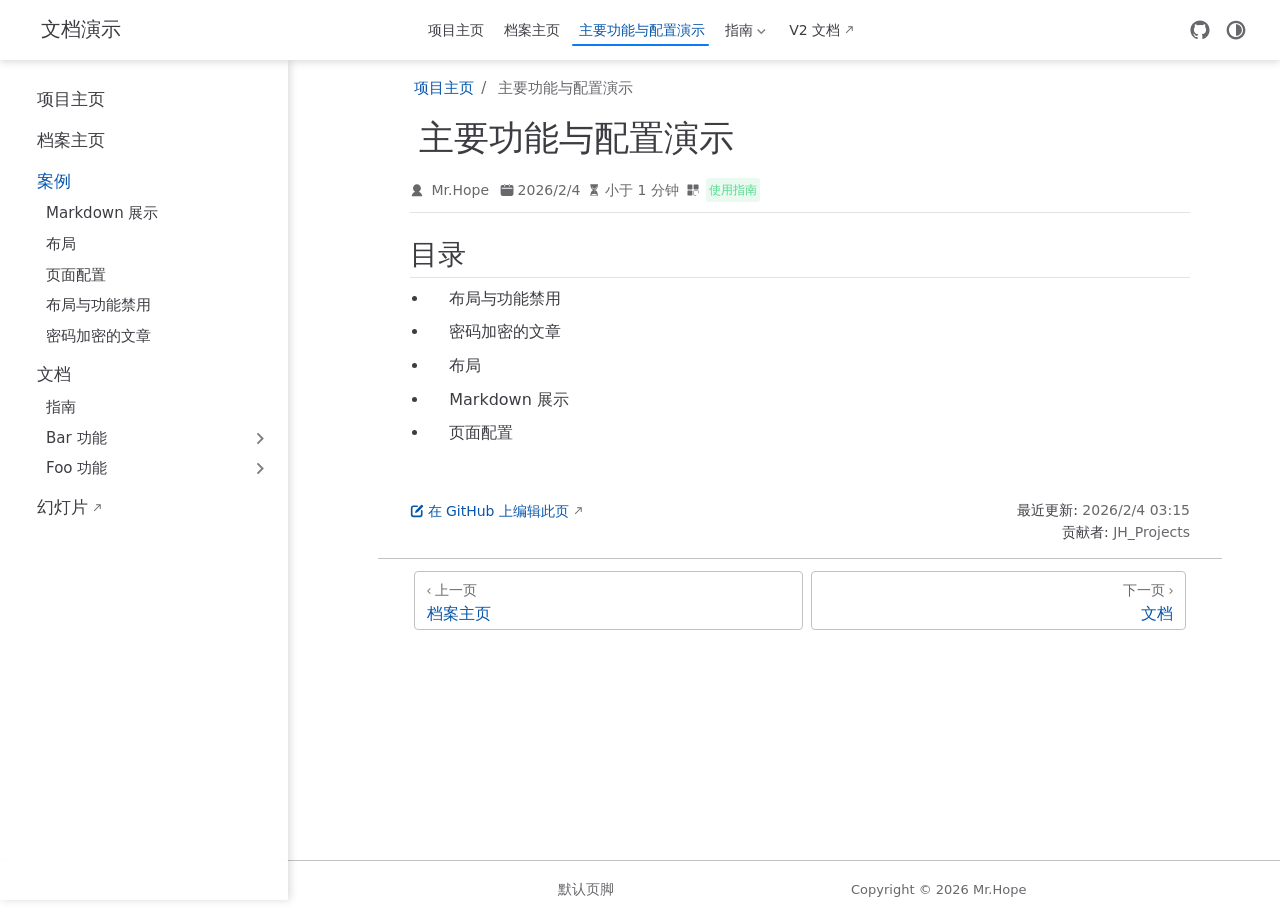
==== demo/index.html @ 621ae507 "Deploying to gh-pages from @ JH-PJ/Private-AIDocs@1ccf0f3f30708949eb51db62c2863d5b6223866d 🚀" ====
<!doctype html>
<html lang="zh-CN" data-theme="light">
  <head>
    <meta charset="utf-8" />
    <meta name="viewport" content="width=device-width,initial-scale=1" />
    <meta name="generator" content="VuePress 2.0.0-rc.26" />
    <meta name="theme" content="VuePress Theme Hope 2.0.0-rc.102" />
    <style>
      :root {
        --vp-c-bg: #fff;
      }

      [data-theme="dark"] {
        --vp-c-bg: #1b1b1f;
      }

      html,
      body {
        background: var(--vp-c-bg);
      }
    </style>
    <script>
      const userMode = localStorage.getItem("vuepress-theme-hope-scheme");
      const systemDarkMode =
        window.matchMedia &&
        window.matchMedia("(prefers-color-scheme: dark)").matches;

      if (userMode === "dark" || (userMode !== "light" && systemDarkMode)) {
        document.documentElement.setAttribute("data-theme", "dark");
      }
    </script>
    <script type="application/ld+json">{"@context":"https://schema.org","@type":"Article","headline":"主要功能与配置演示","image":[""],"dateModified":"2026-02-04T03:15:40.000Z","author":[{"@type":"Person","name":"Mr.Hope","url":"https://mister-hope.com"}]}</script><meta property="og:url" content="https://vuepress-theme-hope-docs-demo.netlify.app/demo/"><meta property="og:site_name" content="文档演示"><meta property="og:title" content="主要功能与配置演示"><meta property="og:type" content="article"><meta property="og:locale" content="zh-CN"><meta property="og:updated_time" content="2026-02-04T03:15:40.000Z"><meta property="article:modified_time" content="2026-02-04T03:15:40.000Z"><title>主要功能与配置演示 | 文档演示</title><meta name="description" content="vuepress-theme-hope 的文档演示">
    <link rel="stylesheet" href="/assets/css/styles.44ef63ef.css">
    <link rel="preload" href="/assets/js/runtime~app.a1ed76f5.js" as="script"><link rel="preload" href="/assets/css/styles.44ef63ef.css" as="style"><link rel="preload" href="/assets/js/110.34fcd329.js" as="script"><link rel="preload" href="/assets/js/app.4930a73f.js" as="script">
    <link rel="prefetch" href="/assets/js/300.679497e6.js" as="script"><link rel="prefetch" href="/assets/js/741.f52c8cb7.js" as="script"><link rel="prefetch" href="/assets/js/demo_markdown.html.edaa628d.js" as="script"><link rel="prefetch" href="/assets/js/index.html.804f33ba.js" as="script"><link rel="prefetch" href="/assets/js/demo_page.html.56896e78.js" as="script"><link rel="prefetch" href="/assets/js/demo_layout.html.c8d58f5a.js" as="script"><link rel="prefetch" href="/assets/js/portfolio.html.69c983cd.js" as="script"><link rel="prefetch" href="/assets/js/demo_disable.html.2367c5e4.js" as="script"><link rel="prefetch" href="/assets/js/guide_index.html.7c5bc2fb.js" as="script"><link rel="prefetch" href="/assets/js/guide_bar_index.html.eea39c53.js" as="script"><link rel="prefetch" href="/assets/js/guide_foo_index.html.99fd06b0.js" as="script"><link rel="prefetch" href="/assets/js/guide_bar_baz.html.aa5c43ad.js" as="script"><link rel="prefetch" href="/assets/js/guide_foo_ray.html.a359b22e.js" as="script"><link rel="prefetch" href="/assets/js/demo_index.html.a07116e1.js" as="script"><link rel="prefetch" href="/assets/js/demo_encrypt.html.8fff0cbc.js" as="script"><link rel="prefetch" href="/assets/js/404.html.391a6e7d.js" as="script">
  </head>
  <body>
    <div id="app"><!--[--><!--[--><!--[--><span tabindex="-1"></span><a href="#main-content" class="vp-skip-link sr-only">跳至主要內容</a><!--]--><div class="theme-container external-link-icon has-toc" vp-container><!--[--><header id="navbar" class="vp-navbar" vp-navbar><div class="vp-navbar-start"><button type="button" class="vp-toggle-sidebar-button" title="Toggle Sidebar"><span class="icon"></span></button><!--[--><a class="route-link vp-brand" href="/" aria-label="带我回家"><img class="vp-nav-logo" src="https://theme-hope-assets.vuejs.press/logo.svg" alt><!----><span class="vp-site-name hide-in-pad">文档演示</span></a><!--]--></div><div class="vp-navbar-center"><!--[--><nav class="vp-nav-links"><div class="vp-nav-item hide-in-mobile"><a class="route-link auto-link" href="/" aria-label="项目主页"><!--[--><iconify-icon class="vp-icon" icon="fa6-solid:house" sizing="height" height="1em"></iconify-icon><!--]-->项目主页<!----></a></div><div class="vp-nav-item hide-in-mobile"><a class="route-link auto-link" href="/portfolio.html" aria-label="档案主页"><!--[--><iconify-icon class="vp-icon" icon="fa6-solid:house" sizing="height" height="1em"></iconify-icon><!--]-->档案主页<!----></a></div><div class="vp-nav-item hide-in-mobile"><a class="route-link route-link-active auto-link" href="/demo/" aria-label="主要功能与配置演示"><!--[--><iconify-icon class="vp-icon" icon="fa6-solid:laptop-code" sizing="height" height="1em"></iconify-icon><!--]-->主要功能与配置演示<!----></a></div><div class="vp-nav-item hide-in-mobile"><div class="vp-dropdown-wrapper"><button type="button" class="vp-dropdown-title" aria-label="指南"><!--[--><iconify-icon class="vp-icon" icon="fa6-solid:lightbulb" sizing="height" height="1em"></iconify-icon>指南<!--]--><span class="arrow"></span><ul class="vp-dropdown"><li class="vp-dropdown-item"><h4 class="vp-dropdown-subtitle">Bar</h4><ul class="vp-dropdown-subitems"><li class="vp-dropdown-subitem"><a class="route-link auto-link" href="/guide/bar/baz.html" aria-label="Baz"><!--[--><iconify-icon class="vp-icon" icon="fa6-solid:circle-info" sizing="both" width="1em" height="1em"></iconify-icon><!--]-->Baz<!----></a></li><li class="vp-dropdown-subitem"><a class="route-link auto-link" href="/guide/bar/" aria-label="..."><!--[--><iconify-icon class="vp-icon" icon="fa6-solid:ellipsis" sizing="both" width="1em" height="1em"></iconify-icon><!--]-->...<!----></a></li></ul></li><li class="vp-dropdown-item"><h4 class="vp-dropdown-subtitle">Foo</h4><ul class="vp-dropdown-subitems"><li class="vp-dropdown-subitem"><a class="route-link auto-link" href="/guide/foo/ray.html" aria-label="Ray"><!--[--><iconify-icon class="vp-icon" icon="fa6-solid:circle-info" sizing="both" width="1em" height="1em"></iconify-icon><!--]-->Ray<!----></a></li><li class="vp-dropdown-subitem"><a class="route-link auto-link" href="/guide/foo/" aria-label="..."><!--[--><iconify-icon class="vp-icon" icon="fa6-solid:ellipsis" sizing="both" width="1em" height="1em"></iconify-icon><!--]-->...<!----></a></li></ul></li></ul></button></div></div><div class="vp-nav-item hide-in-mobile"><a class="auto-link external-link" href="https://theme-hope.vuejs.press/zh/" aria-label="V2 文档" rel="noopener noreferrer" target="_blank"><!--[--><iconify-icon class="vp-icon" icon="fa6-solid:book" sizing="height" height="1em"></iconify-icon><!--]-->V2 文档<!----></a></div></nav><!--]--></div><div class="vp-navbar-end"><!--[--><!----><div class="vp-nav-item vp-action"><a class="vp-action-link" href="https://github.com/vuepress-theme-hope/vuepress-theme-hope" target="_blank" rel="noopener noreferrer" aria-label="GitHub"><svg xmlns="http://www.w3.org/2000/svg" class="icon github-icon" viewBox="0 0 1024 1024" fill="currentColor" aria-label="github icon" name="github" style="width:1.25rem;height:1.25rem;vertical-align:middle;"><path d="M511.957 21.333C241.024 21.333 21.333 240.981 21.333 512c0 216.832 140.544 400.725 335.574 465.664 24.49 4.395 32.256-10.07 32.256-23.083 0-11.69.256-44.245 0-85.205-136.448 29.61-164.736-64.64-164.736-64.64-22.315-56.704-54.4-71.765-54.4-71.765-44.587-30.464 3.285-29.824 3.285-29.824 49.195 3.413 75.179 50.517 75.179 50.517 43.776 75.008 114.816 53.333 142.762 40.79 4.523-31.66 17.152-53.377 31.19-65.537-108.971-12.458-223.488-54.485-223.488-242.602 0-53.547 19.114-97.323 50.517-131.67-5.035-12.33-21.93-62.293 4.779-129.834 0 0 41.258-13.184 134.912 50.346a469.803 469.803 0 0 1 122.88-16.554c41.642.213 83.626 5.632 122.88 16.554 93.653-63.488 134.784-50.346 134.784-50.346 26.752 67.541 9.898 117.504 4.864 129.834 31.402 34.347 50.474 78.123 50.474 131.67 0 188.586-114.73 230.016-224.042 242.09 17.578 15.232 33.578 44.672 33.578 90.454v135.85c0 13.142 7.936 27.606 32.854 22.87C862.25 912.597 1002.667 728.747 1002.667 512c0-271.019-219.648-490.667-490.71-490.667z"></path></svg></a></div><div class="vp-nav-item hide-in-mobile"><button type="button" class="vp-color-mode-switch" id="color-mode-switch"><svg xmlns="http://www.w3.org/2000/svg" class="icon auto-icon" viewBox="0 0 1024 1024" fill="currentColor" aria-label="auto icon" name="auto" style="display:block;"><path d="M512 992C246.92 992 32 777.08 32 512S246.92 32 512 32s480 214.92 480 480-214.92 480-480 480zm0-840c-198.78 0-360 161.22-360 360 0 198.84 161.22 360 360 360s360-161.16 360-360c0-198.78-161.22-360-360-360zm0 660V212c165.72 0 300 134.34 300 300 0 165.72-134.28 300-300 300z"></path></svg><svg xmlns="http://www.w3.org/2000/svg" class="icon dark-icon" viewBox="0 0 1024 1024" fill="currentColor" aria-label="dark icon" name="dark" style="display:none;"><path d="M524.8 938.667h-4.267a439.893 439.893 0 0 1-313.173-134.4 446.293 446.293 0 0 1-11.093-597.334A432.213 432.213 0 0 1 366.933 90.027a42.667 42.667 0 0 1 45.227 9.386 42.667 42.667 0 0 1 10.24 42.667 358.4 358.4 0 0 0 82.773 375.893 361.387 361.387 0 0 0 376.747 82.774 42.667 42.667 0 0 1 54.187 55.04 433.493 433.493 0 0 1-99.84 154.88 438.613 438.613 0 0 1-311.467 128z"></path></svg><svg xmlns="http://www.w3.org/2000/svg" class="icon light-icon" viewBox="0 0 1024 1024" fill="currentColor" aria-label="light icon" name="light" style="display:none;"><path d="M952 552h-80a40 40 0 0 1 0-80h80a40 40 0 0 1 0 80zM801.88 280.08a41 41 0 0 1-57.96-57.96l57.96-58a41.04 41.04 0 0 1 58 58l-58 57.96zM512 752a240 240 0 1 1 0-480 240 240 0 0 1 0 480zm0-560a40 40 0 0 1-40-40V72a40 40 0 0 1 80 0v80a40 40 0 0 1-40 40zm-289.88 88.08-58-57.96a41.04 41.04 0 0 1 58-58l57.96 58a41 41 0 0 1-57.96 57.96zM192 512a40 40 0 0 1-40 40H72a40 40 0 0 1 0-80h80a40 40 0 0 1 40 40zm30.12 231.92a41 41 0 0 1 57.96 57.96l-57.96 58a41.04 41.04 0 0 1-58-58l58-57.96zM512 832a40 40 0 0 1 40 40v80a40 40 0 0 1-80 0v-80a40 40 0 0 1 40-40zm289.88-88.08 58 57.96a41.04 41.04 0 0 1-58 58l-57.96-58a41 41 0 0 1 57.96-57.96z"></path></svg></button></div><!----><!--]--><button type="button" class="vp-toggle-navbar-button" aria-label="Toggle Navbar" aria-expanded="false" aria-controls="nav-screen"><span><span class="vp-top"></span><span class="vp-middle"></span><span class="vp-bottom"></span></span></button></div></header><!----><!--]--><!----><div class="toggle-sidebar-wrapper"><span class="arrow start"></span></div><aside id="sidebar" class="vp-sidebar" vp-sidebar><!----><ul class="vp-sidebar-links"><li><a class="route-link auto-link vp-sidebar-link" href="/" aria-label="项目主页"><!--[--><iconify-icon class="vp-icon" icon="fa6-solid:house" sizing="both" width="1em" height="1em"></iconify-icon><!--]-->项目主页<!----></a></li><li><a class="route-link auto-link vp-sidebar-link" href="/portfolio.html" aria-label="档案主页"><!--[--><iconify-icon class="vp-icon" icon="fa6-solid:house" sizing="both" width="1em" height="1em"></iconify-icon><!--]-->档案主页<!----></a></li><li><section class="vp-sidebar-group"><p class="vp-sidebar-header clickable exact active"><iconify-icon class="vp-icon" icon="fa6-solid:laptop-code" sizing="both" width="1em" height="1em"></iconify-icon><a class="route-link route-link-active auto-link vp-sidebar-title no-external-link-icon" href="/demo/" aria-label="案例"><!---->案例<!----></a><!----></p><ul class="vp-sidebar-links"><li><a class="route-link auto-link vp-sidebar-link" href="/demo/markdown.html" aria-label="Markdown 展示"><!--[--><iconify-icon class="vp-icon" icon="fa6-brands:markdown" sizing="both" width="1em" height="1em"></iconify-icon><!--]-->Markdown 展示<!----></a></li><li><a class="route-link auto-link vp-sidebar-link" href="/demo/layout.html" aria-label="布局"><!--[--><iconify-icon class="vp-icon" icon="fa6-solid:object-group" sizing="both" width="1em" height="1em"></iconify-icon><!--]-->布局<!----></a></li><li><a class="route-link auto-link vp-sidebar-link" href="/demo/page.html" aria-label="页面配置"><!--[--><iconify-icon class="vp-icon" icon="fa6-solid:file" sizing="both" width="1em" height="1em"></iconify-icon><!--]-->页面配置<!----></a></li><li><a class="route-link auto-link vp-sidebar-link" href="/demo/disable.html" aria-label="布局与功能禁用"><!--[--><iconify-icon class="vp-icon" icon="fa6-solid:gears" sizing="both" width="1em" height="1em"></iconify-icon><!--]-->布局与功能禁用<!----></a></li><li><a class="route-link auto-link vp-sidebar-link" href="/demo/encrypt.html" aria-label="密码加密的文章"><!--[--><iconify-icon class="vp-icon" icon="fa6-solid:lock" sizing="both" width="1em" height="1em"></iconify-icon><!--]-->密码加密的文章<!----></a></li></ul></section></li><li><section class="vp-sidebar-group"><p class="vp-sidebar-header"><iconify-icon class="vp-icon" icon="fa6-solid:book" sizing="both" width="1em" height="1em"></iconify-icon><span class="vp-sidebar-title">文档</span><!----></p><ul class="vp-sidebar-links"><li><a class="route-link auto-link vp-sidebar-link" href="/guide/" aria-label="指南"><!--[--><iconify-icon class="vp-icon" icon="fa6-solid:lightbulb" sizing="both" width="1em" height="1em"></iconify-icon><!--]-->指南<!----></a></li><li><section class="vp-sidebar-group"><button class="vp-sidebar-header clickable" type="button"><iconify-icon class="vp-icon" icon="fa6-solid:lightbulb" sizing="both" width="1em" height="1em"></iconify-icon><span class="vp-sidebar-title">Bar 功能</span><span class="vp-arrow end"></span></button><!----></section></li><li><section class="vp-sidebar-group"><button class="vp-sidebar-header clickable" type="button"><iconify-icon class="vp-icon" icon="fa6-solid:lightbulb" sizing="both" width="1em" height="1em"></iconify-icon><span class="vp-sidebar-title">Foo 功能</span><span class="vp-arrow end"></span></button><!----></section></li></ul></section></li><li><a class="auto-link external-link vp-sidebar-link" href="https://ecosystem.vuejs.press/zh/plugins/markdown/revealjs/demo.html" aria-label="幻灯片" rel="noopener noreferrer" target="_blank"><!--[--><iconify-icon class="vp-icon" icon="fa6-solid:person-chalkboard" sizing="both" width="1em" height="1em"></iconify-icon><!--]-->幻灯片<!----></a></li></ul><!----></aside><!--[--><main id="main-content" class="vp-page"><!--[--><!----><!----><nav class="vp-breadcrumb disable"></nav><div class="vp-page-title"><h1><iconify-icon class="vp-icon" icon="fa6-solid:laptop-code" sizing="height" height="1em"></iconify-icon>主要功能与配置演示</h1><div class="page-info"><span class="page-author-info" aria-label="作者🖊" data-balloon-pos="up"><svg xmlns="http://www.w3.org/2000/svg" class="icon author-icon" viewBox="0 0 1024 1024" fill="currentColor" aria-label="author icon" name="author"><path d="M649.6 633.6c86.4-48 147.2-144 147.2-249.6 0-160-128-288-288-288s-288 128-288 288c0 108.8 57.6 201.6 147.2 249.6-121.6 48-214.4 153.6-240 288-3.2 9.6 0 19.2 6.4 25.6 3.2 9.6 12.8 12.8 22.4 12.8h704c9.6 0 19.2-3.2 25.6-12.8 6.4-6.4 9.6-16 6.4-25.6-25.6-134.4-121.6-240-243.2-288z"></path></svg><span><a class="page-author-item" href="https://mister-hope.com" target="_blank" rel="noopener noreferrer">Mr.Hope</a></span><span property="author" content="Mr.Hope"></span></span><!----><span class="page-date-info" aria-label="写作日期📅" data-balloon-pos="up"><svg xmlns="http://www.w3.org/2000/svg" class="icon calendar-icon" viewBox="0 0 1024 1024" fill="currentColor" aria-label="calendar icon" name="calendar"><path d="M716.4 110.137c0-18.753-14.72-33.473-33.472-33.473-18.753 0-33.473 14.72-33.473 33.473v33.473h66.993v-33.473zm-334.87 0c0-18.753-14.72-33.473-33.473-33.473s-33.52 14.72-33.52 33.473v33.473h66.993v-33.473zm468.81 33.52H716.4v100.465c0 18.753-14.72 33.473-33.472 33.473a33.145 33.145 0 01-33.473-33.473V143.657H381.53v100.465c0 18.753-14.72 33.473-33.473 33.473a33.145 33.145 0 01-33.473-33.473V143.657H180.6A134.314 134.314 0 0046.66 277.595v535.756A134.314 134.314 0 00180.6 947.289h669.74a134.36 134.36 0 00133.94-133.938V277.595a134.314 134.314 0 00-133.94-133.938zm33.473 267.877H147.126a33.145 33.145 0 01-33.473-33.473c0-18.752 14.72-33.473 33.473-33.473h736.687c18.752 0 33.472 14.72 33.472 33.473a33.145 33.145 0 01-33.472 33.473z"></path></svg><span data-allow-mismatch="text">2026/2/4</span><meta property="datePublished" content="2026-02-04T03:15:40.000Z"></span><!----><span class="page-reading-time-info" aria-label="阅读时间⌛" data-balloon-pos="up"><svg xmlns="http://www.w3.org/2000/svg" class="icon timer-icon" viewBox="0 0 1024 1024" fill="currentColor" aria-label="timer icon" name="timer"><path d="M799.387 122.15c4.402-2.978 7.38-7.897 7.38-13.463v-1.165c0-8.933-7.38-16.312-16.312-16.312H256.33c-8.933 0-16.311 7.38-16.311 16.312v1.165c0 5.825 2.977 10.874 7.637 13.592 4.143 194.44 97.22 354.963 220.201 392.763-122.204 37.542-214.893 196.511-220.2 389.397-4.661 5.049-7.638 11.651-7.638 19.03v5.825h566.49v-5.825c0-7.379-2.849-13.981-7.509-18.9-5.049-193.016-97.867-351.985-220.2-389.527 123.24-37.67 216.446-198.453 220.588-392.892zM531.16 450.445v352.632c117.674 1.553 211.787 40.778 211.787 88.676H304.097c0-48.286 95.149-87.382 213.728-88.676V450.445c-93.077-3.107-167.901-81.297-167.901-177.093 0-8.803 6.99-15.793 15.793-15.793 8.803 0 15.794 6.99 15.794 15.793 0 80.261 63.69 145.635 142.01 145.635s142.011-65.374 142.011-145.635c0-8.803 6.99-15.793 15.794-15.793s15.793 6.99 15.793 15.793c0 95.019-73.789 172.82-165.96 177.093z"></path></svg><span>小于 1 分钟</span><meta property="timeRequired" content="PT1M"></span><span class="page-category-info" aria-label="分类🌈" data-balloon-pos="up"><svg xmlns="http://www.w3.org/2000/svg" class="icon category-icon" viewBox="0 0 1024 1024" fill="currentColor" aria-label="category icon" name="category"><path d="M148.41 106.992h282.176c22.263 0 40.31 18.048 40.31 40.31V429.48c0 22.263-18.047 40.31-40.31 40.31H148.41c-22.263 0-40.311-18.047-40.311-40.31V147.302c0-22.263 18.048-40.31 40.311-40.31zM147.556 553.478H429.73c22.263 0 40.311 18.048 40.311 40.31v282.176c0 22.263-18.048 40.312-40.31 40.312H147.555c-22.263 0-40.311-18.049-40.311-40.312V593.79c0-22.263 18.048-40.311 40.31-40.311zM593.927 106.992h282.176c22.263 0 40.31 18.048 40.31 40.31V429.48c0 22.263-18.047 40.31-40.31 40.31H593.927c-22.263 0-40.311-18.047-40.311-40.31V147.302c0-22.263 18.048-40.31 40.31-40.31zM730.22 920.502H623.926c-40.925 0-74.22-33.388-74.22-74.425V623.992c0-41.038 33.387-74.424 74.425-74.424h222.085c41.038 0 74.424 33.226 74.424 74.067v114.233c0 10.244-8.304 18.548-18.547 18.548s-18.548-8.304-18.548-18.548V623.635c0-20.388-16.746-36.974-37.33-36.974H624.13c-20.585 0-37.331 16.747-37.331 37.33v222.086c0 20.585 16.654 37.331 37.126 37.331H730.22c10.243 0 18.547 8.304 18.547 18.547 0 10.244-8.304 18.547-18.547 18.547z"></path></svg><!--[--><span class="page-category-item color3" role>使用指南</span><!--]--><meta property="articleSection" content="使用指南"></span><!----></div><hr></div><!----><div class="" vp-content><!----><div id="markdown-content"><div class="vp-catalog"><h2 class="vp-catalog-main-title">目录</h2><ul class="vp-catalog-list"><li class="vp-catalog-item"><div class="vp-catalog-child-title"><a class="route-link vp-catalog-title" href="/demo/disable.html"><!--[--><iconify-icon class="vp-icon" icon="fa6-solid:gears" sizing="both" width="1em" height="1em"></iconify-icon>布局与功能禁用<!--]--></a></div></li><li class="vp-catalog-item"><div class="vp-catalog-child-title"><a class="route-link vp-catalog-title" href="/demo/encrypt.html"><!--[--><iconify-icon class="vp-icon" icon="fa6-solid:lock" sizing="both" width="1em" height="1em"></iconify-icon>密码加密的文章<!--]--></a></div></li><li class="vp-catalog-item"><div class="vp-catalog-child-title"><a class="route-link vp-catalog-title" href="/demo/layout.html"><!--[--><iconify-icon class="vp-icon" icon="fa6-solid:object-group" sizing="both" width="1em" height="1em"></iconify-icon>布局<!--]--></a></div></li><li class="vp-catalog-item"><div class="vp-catalog-child-title"><a class="route-link vp-catalog-title" href="/demo/markdown.html"><!--[--><iconify-icon class="vp-icon" icon="fa6-brands:markdown" sizing="both" width="1em" height="1em"></iconify-icon>Markdown 展示<!--]--></a></div></li><li class="vp-catalog-item"><div class="vp-catalog-child-title"><a class="route-link vp-catalog-title" href="/demo/page.html"><!--[--><iconify-icon class="vp-icon" icon="fa6-solid:file" sizing="both" width="1em" height="1em"></iconify-icon>页面配置<!--]--></a></div></li></ul></div></div><!----><!----><!----></div><footer class="vp-page-meta"><div class="vp-meta-item edit-link"><a class="auto-link external-link vp-meta-label" href="https://github.com/vuepress-theme-hope/vuepress-theme-hope/edit/main/src/demo/README.md" aria-label="在 GitHub 上编辑此页" rel="noopener noreferrer" target="_blank"><!--[--><svg xmlns="http://www.w3.org/2000/svg" class="icon edit-icon" viewBox="0 0 1024 1024" fill="currentColor" aria-label="edit icon" name="edit"><path d="M430.818 653.65a60.46 60.46 0 0 1-50.96-93.281l71.69-114.012 7.773-10.365L816.038 80.138A60.46 60.46 0 0 1 859.225 62a60.46 60.46 0 0 1 43.186 18.138l43.186 43.186a60.46 60.46 0 0 1 0 86.373L588.879 565.55l-8.637 8.637-117.466 68.234a60.46 60.46 0 0 1-31.958 11.229z"></path><path d="M728.802 962H252.891A190.883 190.883 0 0 1 62.008 771.98V296.934a190.883 190.883 0 0 1 190.883-192.61h267.754a60.46 60.46 0 0 1 0 120.92H252.891a69.962 69.962 0 0 0-69.098 69.099V771.98a69.962 69.962 0 0 0 69.098 69.098h475.911A69.962 69.962 0 0 0 797.9 771.98V503.363a60.46 60.46 0 1 1 120.922 0V771.98A190.883 190.883 0 0 1 728.802 962z"></path></svg><!--]-->在 GitHub 上编辑此页<!----></a></div><div class="vp-meta-item git-info"><div class="update-time"><span class="vp-meta-label">最近更新: </span><time class="vp-meta-info" datetime="2026-02-04T03:15:40.000Z" data-allow-mismatch>2026/2/4 03:15</time></div><div class="contributors"><span class="vp-meta-label">贡献者: </span><!--[--><!--[--><span class="vp-meta-info" title="email: 1208880479@qq.com">JH_Projects</span><!--]--><!--]--></div></div></footer><nav class="vp-page-nav"><a class="route-link auto-link prev" href="/portfolio.html" aria-label="档案主页"><div class="hint"><span class="arrow start"></span>上一页</div><div class="link"><iconify-icon class="vp-icon" icon="fa6-solid:house" sizing="height" height="1em"></iconify-icon>档案主页</div></a><a class="route-link auto-link next" href="/guide/" aria-label="文档"><div class="hint">下一页<span class="arrow end"></span></div><div class="link">文档<iconify-icon class="vp-icon" icon="fa6-solid:book" sizing="height" height="1em"></iconify-icon></div></a></nav><div id="comment" class="giscus-wrapper input-top vp-comment" vp-comment style="display:block;"><div style="display: flex;align-items: center;justify-content: center;height: 96px"><span style="--loading-icon: url(&quot;data:image/svg+xml;utf8,%3Csvg xmlns=&#39;http://www.w3.org/2000/svg&#39; preserveAspectRatio=&#39;xMidYMid&#39; viewBox=&#39;25 25 50 50&#39;%3E%3CanimateTransform attributeName=&#39;transform&#39; type=&#39;rotate&#39; dur=&#39;2s&#39; keyTimes=&#39;0;1&#39; repeatCount=&#39;indefinite&#39; values=&#39;0;360&#39;%3E%3C/animateTransform%3E%3Ccircle cx=&#39;50&#39; cy=&#39;50&#39; r=&#39;20&#39; fill=&#39;none&#39; stroke=&#39;currentColor&#39; stroke-width=&#39;4&#39; stroke-linecap=&#39;round&#39;%3E%3Canimate attributeName=&#39;stroke-dasharray&#39; dur=&#39;1.5s&#39; keyTimes=&#39;0;0.5;1&#39; repeatCount=&#39;indefinite&#39; values=&#39;1,200;90,200;1,200&#39;%3E%3C/animate%3E%3Canimate attributeName=&#39;stroke-dashoffset&#39; dur=&#39;1.5s&#39; keyTimes=&#39;0;0.5;1&#39; repeatCount=&#39;indefinite&#39; values=&#39;0;-35px;-125px&#39;%3E%3C/animate%3E%3C/circle%3E%3C/svg%3E&quot;);--icon-size: 48px;display: inline-block;width: var(--icon-size);height: var(--icon-size);background-color: currentcolor;-webkit-mask-image: var(--loading-icon);mask-image: var(--loading-icon)"></span></div></div><!----><!--]--></main><!--]--><footer class="vp-footer-wrapper" vp-footer><div class="vp-footer">默认页脚</div><div class="vp-copyright">Copyright © 2026 Mr.Hope </div></footer></div><!--]--><!--[--><!----><!--[--><!--]--><!--]--><!--]--></div>
    <script src="/assets/js/runtime~app.a1ed76f5.js" defer></script><script src="/assets/js/110.34fcd329.js" defer></script><script src="/assets/js/app.4930a73f.js" defer></script>
  </body>
</html>
---- assets/css/styles.44ef63ef.css ----
.vp-contributors{display:flex;flex-wrap:wrap;gap:1rem;align-items:center;justify-content:flex-start;margin:1rem 0}.vp-contributor{display:flex;gap:.25rem;align-items:center;color:inherit;font-size:1.125rem}.vp-contributor::after{display:none !important}.vp-contributor-avatar{-o-object-fit:contain;object-fit:contain;width:1.75rem;height:1.75rem;margin-inline-end:.25rem;border-radius:50%}a.vp-contributor{text-decoration:none !important}

:root{--code-padding-x: 1.25rem;--code-padding-y: 1rem;--code-border-radius: 6px;--code-line-height: 1.6;--code-font-size: 0.875em;--code-font-family: consolas, monaco, "Andale Mono", "Ubuntu Mono", monospace}div[class*=language-]{position:relative;margin-block:.75rem;border-radius:var(--code-border-radius);background-color:var(--code-c-bg);transition:background-color var(--vp-t-color),color var(--vp-t-color)}div[class*=language-]::before{content:attr(data-ext);position:absolute;top:.8em;right:1em;z-index:3;color:var(--code-c-text);font-size:.75rem}div[class*=language-] pre{position:relative;z-index:1;overflow-x:auto;margin:0;border-radius:var(--code-border-radius);font-size:var(--code-font-size);font-family:var(--code-font-family);line-height:var(--code-line-height)}div[class*=language-] pre code{display:block;box-sizing:border-box;width:-moz-fit-content;width:fit-content;min-width:100%;padding:var(--code-padding-y) var(--code-padding-x);background-color:rgba(0,0,0,0) !important;color:var(--code-c-text);overflow-wrap:unset;-webkit-font-smoothing:auto;-moz-osx-font-smoothing:auto}@media print{div[class*=language-] pre code{white-space:pre-wrap}}

:root{--code-c-text: #9e9e9e;--code-c-highlight-bg: rgb(142 150 170 / 14%)}.shiki span{color:var(--shiki-light, inherit)}[data-theme=dark] .shiki span{color:var(--shiki-dark, inherit)}div[data-highlighter=shiki]{background-color:var(--code-c-bg, var(--shiki-light-bg))}[data-theme=dark] div[data-highlighter=shiki]{background-color:var(--code-c-bg, var(--shiki-dark-bg))}

:root{--code-line-number-width: 3rem}div[class*=language-]:not(.line-numbers-mode) .line-numbers{display:none}div[class*=language-].line-numbers-mode::after{content:"";position:absolute;top:0;left:0;width:var(--code-line-number-width);height:100%;border-right:1px solid var(--code-c-highlight-bg, var(--code-c-text));border-radius:var(--code-border-radius) 0 0 var(--code-border-radius);transition:border var(--vp-t-color)}div[class*=language-].line-numbers-mode pre{vertical-align:middle;margin-left:var(--code-line-number-width)}div[class*=language-].line-numbers-mode code{padding-left:1rem}div[class*=language-].line-numbers-mode .line-numbers{counter-reset:line-number;position:absolute;top:0;left:0;width:var(--code-line-number-width);padding-top:var(--code-padding-y);color:var(--code-c-line-number, var(--code-c-text));font-size:var(--code-font-size);line-height:var(--code-line-height);text-align:center}div[class*=language-].line-numbers-mode .line-number{position:relative;z-index:3;font-family:var(--code-font-family);-webkit-user-select:none;-moz-user-select:none;user-select:none}div[class*=language-].line-numbers-mode .line-number::before{content:counter(line-number);counter-increment:line-number}

div[class*=language-] .line.highlighted{display:inline-block;width:100%;margin:0 calc(-1*var(--code-padding-x));padding:0 var(--code-padding-x);background-color:var(--code-c-highlight-bg);transition:background-color var(--vp-t-color)}

:root{--code-title-c-text: var(--vp-c-text-mute);--code-title-c-bg: var(--code-c-bg);--code-title-divider: var(--code-c-highlight-bg, var(--code-c-text))}.code-block-with-title div[class*=language-]{border-top-left-radius:0;border-top-right-radius:0}.code-block-with-title div[class*=language-]::before{display:none}.code-block-title-bar{overflow-x:auto;margin:.75rem 0 -0.75rem;padding:.5rem 1rem;border-bottom:solid 1px var(--code-title-divider);border-radius:var(--code-border-radius) var(--code-border-radius) 0 0;background:var(--code-title-c-bg);color:var(--code-title-c-text);font-weight:500;font-size:.875em;line-height:1.7;white-space:nowrap;transition:background var(--vp-t-color),color var(--vp-t-color)}@media(max-width: 419px){.code-block-title-bar{margin-block:.75rem -0.75rem;border-radius:0}}

:root{--vp-c-bg:#fff;--vp-c-bg-alt:#f6f6f7;--vp-c-bg-elv:#fff;--vp-c-text:rgb(60, 60, 67);--vp-c-border:#c2c2c4;--vp-c-divider:#e2e2e3;--vp-c-shadow:rgba(0, 0, 0, 0.15);--vp-c-control:rgba(142, 150, 170, 0.1);--vp-c-control-hover:rgba(142, 150, 170, 0.16);--vp-c-control-disabled:#eaeaea;--vp-font:"Inter", ui-sans-serif, system-ui, sans-serif, "Apple Color Emoji", "Segoe UI Emoji", "Segoe UI Symbol", "Noto Color Emoji";--vp-font-heading:"Inter", ui-sans-serif, system-ui, sans-serif, "Apple Color Emoji", "Segoe UI Emoji", "Segoe UI Symbol", "Noto Color Emoji";--vp-font-mono:ui-monospace, "Menlo", "Monaco", "Consolas", "Liberation Mono", "Courier New", monospace;--navbar-height:3.75rem;--navbar-padding-x:1.5rem;--navbar-padding-y:0.7rem;--navbar-mobile-height:3.25rem;--navbar-mobile-padding-x:1rem;--navbar-mobile-padding-y:0.5rem;--sidebar-width:18rem;--sidebar-mobile-width:16rem;--content-width:780px;--wide-content-width:980px;--home-page-width:1160px;--vp-t-color:0.3s ease;--vp-t-transform:0.3s ease;--vp-c-accent:rgb(7.1084070796, 86.0907079646, 171.3915929204);--vp-c-accent-bg:rgb(9.139380531, 110.6880530973, 220.360619469);--vp-c-accent-hover:rgb(10.1548672566, 122.9867256637, 244.8451327434);--vp-c-accent-soft:rgba(20.4, 98.8615384615, 183.6, 0.14);--vp-c-accent-text:var(--vp-c-white);--vp-c-bg-soft:rgba(255, 255, 255, 0.9);--vp-c-bg-elv-soft:rgba(255, 255, 255, 0.9);--vp-c-text-mute:rgba(60, 60, 67, 0.78);--vp-c-text-subtle:rgba(60, 60, 67, 0.56);--vp-c-border-hard:rgb(184.0875, 184.0875, 186.4125)}[data-theme=dark]{--vp-c-bg:#1b1b1f;--vp-c-bg-alt:#161618;--vp-c-bg-elv:#202127;--vp-c-text:rgba(235, 235, 245, 0.86);--vp-c-border:#3c3f44;--vp-c-divider:#2e2e32;--vp-c-shadow:rgba(0, 0, 0, 0.3);--vp-c-control:rgba(101, 117, 133, 0.12);--vp-c-control-hover:rgba(101, 117, 133, 0.18);--vp-c-control-disabled:#363636;--vp-c-accent:rgb(34.639380531, 136.1880530973, 245.860619469);--vp-c-accent-bg:rgb(9.6471238938, 116.8373893805, 232.6028761062);--vp-c-accent-hover:rgb(9.139380531, 110.6880530973, 220.360619469);--vp-c-accent-soft:rgba(20.4, 98.8615384615, 183.6, 0.16);--vp-c-bg-soft:rgba(27, 27, 31, 0.9);--vp-c-bg-elv-soft:rgba(32, 33, 39, 0.9);--vp-c-text-mute:rgba(235, 235, 245, 0.602);--vp-c-text-subtle:rgba(235, 235, 245, 0.3784);--vp-c-border-hard:rgb(68.953125, 72.40078125, 78.146875)}
.footnote-item{margin-top:calc(0rem - var(--header-offset, 3.6rem));padding-top:calc(var(--header-offset, 3.6rem) + .5rem)}.footnote-item>p{margin-bottom:0}.footnote-ref{position:relative}.footnote-anchor{position:absolute;top:calc(-0.5rem - var(--header-offset, 3.6rem))}

.task-list-container{padding-inline-start:0;list-style-position:inside}.task-list-container .task-list-container{padding-inline-start:1.5em}.task-list-item{list-style:none}.task-list-item-checkbox{position:relative;vertical-align:text-bottom;height:1em;margin-inline-end:1.5em;cursor:pointer;-webkit-appearance:none;-moz-appearance:none;appearance:none}.task-list-item-checkbox::after{content:" ";position:absolute;top:0;display:inline-block;box-sizing:border-box;width:1em;height:1em;padding-inline-start:0;border:1px solid var(--vp-c-border);border-radius:2px;background:var(--vp-c-control);text-align:center;visibility:visible;transition:border-color var(--vp-t-color),background var(--vp-t-color)}@media print{.task-list-item-checkbox::after{border-color:var(--vp-c-text)}}.task-list-item-checkbox:checked::after{content:"";border-color:var(--vp-c-accent-bg);background:var(--vp-c-accent-bg)}@media print{.task-list-item-checkbox:checked::after{border-color:var(--vp-c-text);background:rgba(0,0,0,0)}}.task-list-item-checkbox:checked::before{content:"";position:absolute;inset-inline-start:.35em;top:.1em;z-index:1;width:.2em;height:.5em;border:solid var(--vp-c-white);border-width:0 .15em .15em 0;transition:border-color var(--vp-t-color);transform:rotate(45deg)}@media print{.task-list-item-checkbox:checked::before{border-color:var(--vp-c-text)}}

.hint-container{position:relative;background:var(--hint-c-soft);transition:background var(--vp-t-color),color var(--vp-t-color)}@media print{.hint-container{-moz-column-break-inside:avoid;break-inside:avoid}}.hint-container>.hint-container-title{color:var(--hint-c-title)}.hint-container :not(pre)>code{background:var(--hint-c-soft)}.hint-container .hint-container-title{position:relative;margin-block:.75em;font-weight:600;line-height:1.25}.hint-container.important,.hint-container.info,.hint-container.note,.hint-container.tip,.hint-container.warning,.hint-container.caution{margin-block:.75rem;padding:.25em 1em;border-radius:.5em;color:inherit;font-size:var(--hint-font-size)}@media print{.hint-container.important,.hint-container.info,.hint-container.note,.hint-container.tip,.hint-container.warning,.hint-container.caution{border:1px solid var(--hint-c-title)}}.hint-container.important .hint-container-title,.hint-container.info .hint-container-title,.hint-container.note .hint-container-title,.hint-container.tip .hint-container-title,.hint-container.warning .hint-container-title,.hint-container.caution .hint-container-title{padding-inline-start:1.75em}@media print{.hint-container.important .hint-container-title,.hint-container.info .hint-container-title,.hint-container.note .hint-container-title,.hint-container.tip .hint-container-title,.hint-container.warning .hint-container-title,.hint-container.caution .hint-container-title{padding-inline-start:0}}.hint-container.important .hint-container-title::before,.hint-container.info .hint-container-title::before,.hint-container.note .hint-container-title::before,.hint-container.tip .hint-container-title::before,.hint-container.warning .hint-container-title::before,.hint-container.caution .hint-container-title::before{content:" ";position:absolute;inset-inline-start:0;top:calc(50% - .6125em);width:1.25em;height:1.25em;font-size:1.25em}@media print{.hint-container.important .hint-container-title::before,.hint-container.info .hint-container-title::before,.hint-container.note .hint-container-title::before,.hint-container.tip .hint-container-title::before,.hint-container.warning .hint-container-title::before,.hint-container.caution .hint-container-title::before{display:none}}.hint-container.important p,.hint-container.info p,.hint-container.note p,.hint-container.tip p,.hint-container.warning p,.hint-container.caution p{line-height:1.5}.hint-container.important a,.hint-container.info a,.hint-container.note a,.hint-container.tip a,.hint-container.warning a,.hint-container.caution a{color:var(--vp-c-accent)}.hint-container.important{--hint-c-accent: var(--important-c-accent);--hint-c-title: var(--important-c-text);--hint-c-soft: var(--important-c-soft)}.hint-container.important>.hint-container-title::before{background-color:currentColor;-webkit-mask-image:url("data:image/svg+xml;utf8,%3Csvg xmlns=%27http://www.w3.org/2000/svg%27 viewBox=%270 0 1024 1024%27%3E%3Cpath d=%27M512 981.333a84.992 84.992 0 0 1-84.907-84.906h169.814A84.992 84.992 0 0 1 512 981.333zm384-128H128v-42.666l85.333-85.334v-256A298.325 298.325 0 0 1 448 177.92V128a64 64 0 0 1 128 0v49.92a298.325 298.325 0 0 1 234.667 291.413v256L896 810.667v42.666zm-426.667-256v85.334h85.334v-85.334h-85.334zm0-256V512h85.334V341.333h-85.334z%27/%3E%3C/svg%3E");mask-image:url("data:image/svg+xml;utf8,%3Csvg xmlns=%27http://www.w3.org/2000/svg%27 viewBox=%270 0 1024 1024%27%3E%3Cpath d=%27M512 981.333a84.992 84.992 0 0 1-84.907-84.906h169.814A84.992 84.992 0 0 1 512 981.333zm384-128H128v-42.666l85.333-85.334v-256A298.325 298.325 0 0 1 448 177.92V128a64 64 0 0 1 128 0v49.92a298.325 298.325 0 0 1 234.667 291.413v256L896 810.667v42.666zm-426.667-256v85.334h85.334v-85.334h-85.334zm0-256V512h85.334V341.333h-85.334z%27/%3E%3C/svg%3E");-webkit-mask-position:50%;mask-position:50%;-webkit-mask-size:1em;mask-size:1em;-webkit-mask-repeat:no-repeat;mask-repeat:no-repeat}.hint-container.info{--hint-c-accent: var(--info-c-accent);--hint-c-title: var(--info-c-text);--hint-c-soft: var(--info-c-soft)}.hint-container.info>.hint-container-title::before{background-color:currentColor;-webkit-mask-image:url("data:image/svg+xml;utf8,%3Csvg xmlns=%27http://www.w3.org/2000/svg%27 viewBox=%270 0 24 24%27%3E%3Cpath d=%27M12 22C6.477 22 2 17.523 2 12S6.477 2 12 2s10 4.477 10 10-4.477 10-10 10zm-1-11v6h2v-6h-2zm0-4v2h2V7h-2z%27/%3E%3C/svg%3E");mask-image:url("data:image/svg+xml;utf8,%3Csvg xmlns=%27http://www.w3.org/2000/svg%27 viewBox=%270 0 24 24%27%3E%3Cpath d=%27M12 22C6.477 22 2 17.523 2 12S6.477 2 12 2s10 4.477 10 10-4.477 10-10 10zm-1-11v6h2v-6h-2zm0-4v2h2V7h-2z%27/%3E%3C/svg%3E");-webkit-mask-position:50%;mask-position:50%;-webkit-mask-size:1em;mask-size:1em;-webkit-mask-repeat:no-repeat;mask-repeat:no-repeat}.hint-container.note{--hint-c-accent: var(--note-c-accent);--hint-c-title: var(--note-c-text);--hint-c-soft: var(--note-c-soft)}.hint-container.note>.hint-container-title::before{background-color:currentColor;-webkit-mask-image:url("data:image/svg+xml;utf8,%3Csvg xmlns=%27http://www.w3.org/2000/svg%27 viewBox=%270 0 24 24%27%3E%3Cpath d=%27M12 22C6.477 22 2 17.523 2 12S6.477 2 12 2s10 4.477 10 10-4.477 10-10 10zm-1-11v6h2v-6h-2zm0-4v2h2V7h-2z%27/%3E%3C/svg%3E");mask-image:url("data:image/svg+xml;utf8,%3Csvg xmlns=%27http://www.w3.org/2000/svg%27 viewBox=%270 0 24 24%27%3E%3Cpath d=%27M12 22C6.477 22 2 17.523 2 12S6.477 2 12 2s10 4.477 10 10-4.477 10-10 10zm-1-11v6h2v-6h-2zm0-4v2h2V7h-2z%27/%3E%3C/svg%3E");-webkit-mask-position:50%;mask-position:50%;-webkit-mask-size:1em;mask-size:1em;-webkit-mask-repeat:no-repeat;mask-repeat:no-repeat}.hint-container.tip{--hint-c-accent: var(--tip-c-accent);--hint-c-title: var(--tip-c-text);--hint-c-soft: var(--tip-c-soft)}.hint-container.tip>.hint-container-title::before{background-color:currentColor;-webkit-mask-image:url("data:image/svg+xml;utf8,%3Csvg xmlns=%27http://www.w3.org/2000/svg%27 viewBox=%270 0 24 24%27%3E%3Cpath d=%27M7.941 18c-.297-1.273-1.637-2.314-2.187-3a8 8 0 1 1 12.49.002c-.55.685-1.888 1.726-2.185 2.998H7.94zM16 20v1a2 2 0 0 1-2 2h-4a2 2 0 0 1-2-2v-1h8zm-3-9.995V6l-4.5 6.005H11v4l4.5-6H13z%27/%3E%3C/svg%3E");mask-image:url("data:image/svg+xml;utf8,%3Csvg xmlns=%27http://www.w3.org/2000/svg%27 viewBox=%270 0 24 24%27%3E%3Cpath d=%27M7.941 18c-.297-1.273-1.637-2.314-2.187-3a8 8 0 1 1 12.49.002c-.55.685-1.888 1.726-2.185 2.998H7.94zM16 20v1a2 2 0 0 1-2 2h-4a2 2 0 0 1-2-2v-1h8zm-3-9.995V6l-4.5 6.005H11v4l4.5-6H13z%27/%3E%3C/svg%3E");-webkit-mask-position:50%;mask-position:50%;-webkit-mask-size:1em;mask-size:1em;-webkit-mask-repeat:no-repeat;mask-repeat:no-repeat}.hint-container.warning{--hint-c-accent: var(--warning-c-accent);--hint-c-title: var(--warning-c-text);--hint-c-soft: var(--warning-c-soft)}.hint-container.warning>.hint-container-title::before{background-color:currentColor;-webkit-mask-image:url("data:image/svg+xml;utf8,%3Csvg xmlns=%27http://www.w3.org/2000/svg%27 viewBox=%270 0 1024 1024%27%3E%3Cpath d=%27M576.286 752.57v-95.425q0-7.031-4.771-11.802t-11.3-4.772h-96.43q-6.528 0-11.3 4.772t-4.77 11.802v95.424q0 7.031 4.77 11.803t11.3 4.77h96.43q6.528 0 11.3-4.77t4.77-11.803zm-1.005-187.836 9.04-230.524q0-6.027-5.022-9.543-6.529-5.524-12.053-5.524H456.754q-5.524 0-12.053 5.524-5.022 3.516-5.022 10.547l8.538 229.52q0 5.023 5.022 8.287t12.053 3.265h92.913q7.032 0 11.803-3.265t5.273-8.287zM568.25 95.65l385.714 707.142q17.578 31.641-1.004 63.282-8.538 14.564-23.354 23.102t-31.892 8.538H126.286q-17.076 0-31.892-8.538T71.04 866.074q-18.582-31.641-1.004-63.282L455.75 95.65q8.538-15.57 23.605-24.61T512 62t32.645 9.04 23.605 24.61z%27/%3E%3C/svg%3E");mask-image:url("data:image/svg+xml;utf8,%3Csvg xmlns=%27http://www.w3.org/2000/svg%27 viewBox=%270 0 1024 1024%27%3E%3Cpath d=%27M576.286 752.57v-95.425q0-7.031-4.771-11.802t-11.3-4.772h-96.43q-6.528 0-11.3 4.772t-4.77 11.802v95.424q0 7.031 4.77 11.803t11.3 4.77h96.43q6.528 0 11.3-4.77t4.77-11.803zm-1.005-187.836 9.04-230.524q0-6.027-5.022-9.543-6.529-5.524-12.053-5.524H456.754q-5.524 0-12.053 5.524-5.022 3.516-5.022 10.547l8.538 229.52q0 5.023 5.022 8.287t12.053 3.265h92.913q7.032 0 11.803-3.265t5.273-8.287zM568.25 95.65l385.714 707.142q17.578 31.641-1.004 63.282-8.538 14.564-23.354 23.102t-31.892 8.538H126.286q-17.076 0-31.892-8.538T71.04 866.074q-18.582-31.641-1.004-63.282L455.75 95.65q8.538-15.57 23.605-24.61T512 62t32.645 9.04 23.605 24.61z%27/%3E%3C/svg%3E");-webkit-mask-position:50%;mask-position:50%;-webkit-mask-size:1em;mask-size:1em;-webkit-mask-repeat:no-repeat;mask-repeat:no-repeat}.hint-container.caution{--hint-c-accent: var(--caution-c-accent);--hint-c-title: var(--caution-c-text);--hint-c-soft: var(--caution-c-soft)}.hint-container.caution>.hint-container-title::before{background-color:currentColor;-webkit-mask-image:url("data:image/svg+xml;utf8,%3Csvg xmlns=%27http://www.w3.org/2000/svg%27 viewBox=%270 0 24 24%27%3E%3Cpath d=%27M12 2c5.523 0 10 4.477 10 10v3.764a2 2 0 0 1-1.106 1.789L18 19v1a3 3 0 0 1-2.824 2.995L14.95 23a2.5 2.5 0 0 0 .044-.33L15 22.5V22a2 2 0 0 0-1.85-1.995L13 20h-2a2 2 0 0 0-1.995 1.85L9 22v.5c0 .171.017.339.05.5H9a3 3 0 0 1-3-3v-1l-2.894-1.447A2 2 0 0 1 2 15.763V12C2 6.477 6.477 2 12 2zm-4 9a2 2 0 1 0 0 4 2 2 0 0 0 0-4zm8 0a2 2 0 1 0 0 4 2 2 0 0 0 0-4z%27/%3E%3C/svg%3E");mask-image:url("data:image/svg+xml;utf8,%3Csvg xmlns=%27http://www.w3.org/2000/svg%27 viewBox=%270 0 24 24%27%3E%3Cpath d=%27M12 2c5.523 0 10 4.477 10 10v3.764a2 2 0 0 1-1.106 1.789L18 19v1a3 3 0 0 1-2.824 2.995L14.95 23a2.5 2.5 0 0 0 .044-.33L15 22.5V22a2 2 0 0 0-1.85-1.995L13 20h-2a2 2 0 0 0-1.995 1.85L9 22v.5c0 .171.017.339.05.5H9a3 3 0 0 1-3-3v-1l-2.894-1.447A2 2 0 0 1 2 15.763V12C2 6.477 6.477 2 12 2zm-4 9a2 2 0 1 0 0 4 2 2 0 0 0 0-4zm8 0a2 2 0 1 0 0 4 2 2 0 0 0 0-4z%27/%3E%3C/svg%3E");-webkit-mask-position:50%;mask-position:50%;-webkit-mask-size:1em;mask-size:1em;-webkit-mask-repeat:no-repeat;mask-repeat:no-repeat}.hint-container.details{position:relative;display:block;margin-block:.75rem;padding:1.25rem 1rem;border-radius:.5rem;background:var(--detail-c-bg);transition:background var(--vp-t-transform),color var(--vp-t-transform)}.hint-container.details h4{margin-top:0}.hint-container.details figure:last-child,.hint-container.details p:last-child{margin-bottom:0;padding-bottom:0}.hint-container.details a{color:var(--vp-c-accent)}.hint-container.details :not(pre)>code{background:var(--detail-c-soft)}.hint-container.details summary{position:relative;margin:-1rem;padding-block:1em;padding-inline:3em 1.5em;list-style:none;font-size:var(--hint-font-size);cursor:pointer}.hint-container.details summary::-webkit-details-marker{display:none}.hint-container.details summary::marker{color:rgba(0,0,0,0);font-size:0}.hint-container.details summary::before{background-color:currentColor;-webkit-mask-image:url("data:image/svg+xml;utf8,%3Csvg xmlns=%27http://www.w3.org/2000/svg%27 viewBox=%270 0 24 24%27%3E%3Cpath d=%27M7.41 15.41L12 10.83l4.59 4.58L18 14l-6-6-6 6z%27/%3E%3C/svg%3E");mask-image:url("data:image/svg+xml;utf8,%3Csvg xmlns=%27http://www.w3.org/2000/svg%27 viewBox=%270 0 24 24%27%3E%3Cpath d=%27M7.41 15.41L12 10.83l4.59 4.58L18 14l-6-6-6 6z%27/%3E%3C/svg%3E");-webkit-mask-position:50%;mask-position:50%;-webkit-mask-size:1em;mask-size:1em;-webkit-mask-repeat:no-repeat;mask-repeat:no-repeat;content:" ";position:absolute;inset-inline-start:.8em;top:calc(50% - .5em);width:1em;height:1em;font-size:1.25rem;line-height:normal;transition:color,var(--vp-t-color),transform var(--vp-t-transform);transform:rotate(90deg)}.hint-container.details[open]>summary{margin-bottom:.5em}.hint-container.details[open]>summary::before{transform:rotate(180deg)}

:root{--hint-font-size: 0.92rem;--important-c-accent: var(--vp-c-purple-bg);--important-c-text: var(--vp-c-purple-text);--important-c-soft: var(--vp-c-purple-soft);--info-c-accent: var(--vp-c-blue-bg);--info-c-text: var(--vp-c-blue-text);--info-c-soft: var(--vp-c-blue-soft);--note-c-accent: var(--vp-c-grey-bg);--note-c-text: var(--vp-c-grey-text);--note-c-soft: var(--vp-c-grey-soft);--tip-c-accent: var(--vp-c-green-bg);--tip-c-text: var(--vp-c-green-text);--tip-c-soft: var(--vp-c-green-soft);--warning-c-accent: var(--vp-c-yellow-bg);--warning-c-text: var(--vp-c-yellow-text);--warning-c-soft: var(--vp-c-yellow-soft);--caution-c-accent: var(--vp-c-red-bg);--caution-c-text: var(--vp-c-red-text);--caution-c-soft: var(--vp-c-red-soft);--detail-c-bg: var(--vp-c-control);--detail-c-icon: var(--vp-c-border);--detail-c-soft: var(--vp-c-grey-soft)}

.vp-code-tabs-nav{overflow-x:auto;margin:.75rem 0 -0.75rem;padding:0;border-radius:var(--code-border-radius) var(--code-border-radius) 0 0;background:var(--code-tabs-c-bg);list-style:none;white-space:nowrap;transition:background var(--vp-t-color)}@media print{.vp-code-tabs-nav{display:none}}.vp-code-tab-nav{position:relative;min-width:3rem;margin:0;padding:6px 12px;border-width:0;border-radius:var(--code-border-radius) var(--code-border-radius) 0 0;background:rgba(0,0,0,0);color:var(--code-tabs-c-text);font-weight:600;font-size:.875em;line-height:1.4;cursor:pointer;transition:background var(--vp-t-color),color var(--vp-t-color)}.vp-code-tab-nav:hover{background:var(--code-tabs-c-hover)}.vp-code-tab-nav::before,.vp-code-tab-nav::after{content:" ";position:absolute;bottom:0;z-index:1;width:var(--code-border-radius);height:var(--code-border-radius)}.vp-code-tab-nav::before{right:100%}.vp-code-tab-nav::after{left:100%}.vp-code-tab-nav.active{background:var(--code-c-bg, var(--vp-c-bg-alt))}.vp-code-tab-nav.active::before{background:radial-gradient(12px at left top, transparent 50%, var(--code-c-bg) 50%)}.vp-code-tab-nav.active::after{background:radial-gradient(12px at right top, transparent 50%, var(--code-c-bg) 50%)}.vp-code-tab-nav:first-child::before{display:none}[dir=rtl] .vp-code-tab-nav:first-child::before{display:block}[dir=rtl] .vp-code-tab-nav:first-child::after{display:none}.vp-code-tab{display:none}@media print{.vp-code-tab{display:block}}.vp-code-tab.active{display:block}.vp-code-tab-title{display:none;font-weight:500}@media print{.vp-code-tab-title{display:block}}

:root{--tab-border-radius: 0.5rem}.vp-tabs{margin:1.5rem 0;border:1px solid var(--vp-c-border);border-radius:var(--tab-border-radius)}.vp-tabs-nav{overflow-x:auto;margin:0;padding:0;border-radius:var(--tab-border-radius) var(--tab-border-radius) 0 0;background:var(--tab-c-bg-nav);list-style:none;white-space:nowrap;transition:background var(--vp-t-color)}@media print{.vp-tabs-nav{display:none}}.vp-tab-nav{position:relative;min-width:4rem;margin:0;padding:.5em 1em;border:none;border-radius:var(--tab-border-radius) var(--tab-border-radius) 0 0;background:rgba(0,0,0,0);color:var(--tab-c-nav);font-weight:600;font-size:.875em;line-height:1.75;cursor:pointer;transition:background var(--vp-t-color),color var(--vp-t-color)}.vp-tab-nav:hover{background:var(--tab-c-bg-nav-hover)}.vp-tab-nav::before,.vp-tab-nav::after{content:" ";position:absolute;bottom:0;z-index:1;width:8px;height:8px}.vp-tab-nav::before{right:100%}.vp-tab-nav::after{left:100%}.vp-tab-nav.active{background:var(--tab-c-bg)}.vp-tab-nav.active::before{background:radial-gradient(16px at left top, transparent 50%, var(--tab-c-bg) 50%)}.vp-tab-nav.active::after{background:radial-gradient(16px at right top, transparent 50%, var(--tab-c-bg) 50%)}.vp-tab-nav:first-child::before{display:none}.vp-tab{display:none;padding:1rem .75rem;border-radius:0 0 var(--tab-border-radius) var(--tab-border-radius);background:var(--tab-c-bg);transition:background var(--vp-t-color)}@media print{.vp-tab{display:block;padding:.5rem}}.vp-tab.active{display:block}.vp-tab:nth-child(n+2) .vp-tab-title{border-top:none}.vp-tab-title{display:none;padding:.25rem 0;border-top:1px solid var(--vp-c-border);font-weight:500}@media print{.vp-tab-title{display:block}}

:root{--code-tabs-c-text: var(--code-c-text);--code-tabs-c-bg: var(--code-c-highlight-bg);--code-tabs-c-hover: var(--code-c-bg, var(--vp-c-bg-alt));--tab-c-bg: var(--vp-c-bg);--tab-c-nav: var(--vp-c-text);--tab-c-bg-nav: var(--vp-c-grey-bg);--tab-c-bg-nav-hover: var(--vp-c-control-hover)}

:root {
  --balloon-border-radius: 2px;
  --balloon-color: rgba(16, 16, 16, 0.95);
  --balloon-text-color: #fff;
  --balloon-font-size: 12px;
  --balloon-move: 4px; }

button[aria-label][data-balloon-pos] {
  overflow: visible; }

[aria-label][data-balloon-pos] {
  position: relative;
  cursor: pointer; }
  [aria-label][data-balloon-pos]:after {
    opacity: 0;
    pointer-events: none;
    transition: all 0.18s ease-out 0.18s;
    text-indent: 0;
    font-family: -apple-system, BlinkMacSystemFont, "Segoe UI", Roboto, Oxygen, Ubuntu, Cantarell, "Open Sans", "Helvetica Neue", sans-serif;
    font-weight: normal;
    font-style: normal;
    text-shadow: none;
    font-size: var(--balloon-font-size);
    background: var(--balloon-color);
    border-radius: 2px;
    color: var(--balloon-text-color);
    border-radius: var(--balloon-border-radius);
    content: attr(aria-label);
    padding: .5em 1em;
    position: absolute;
    white-space: nowrap;
    z-index: 10; }
  [aria-label][data-balloon-pos]:before {
    width: 0;
    height: 0;
    border: 5px solid transparent;
    border-top-color: var(--balloon-color);
    opacity: 0;
    pointer-events: none;
    transition: all 0.18s ease-out 0.18s;
    content: "";
    position: absolute;
    z-index: 10; }
  [aria-label][data-balloon-pos]:hover:before, [aria-label][data-balloon-pos]:hover:after, [aria-label][data-balloon-pos][data-balloon-visible]:before, [aria-label][data-balloon-pos][data-balloon-visible]:after, [aria-label][data-balloon-pos]:not([data-balloon-nofocus]):focus:before, [aria-label][data-balloon-pos]:not([data-balloon-nofocus]):focus:after {
    opacity: 1;
    pointer-events: none; }
  [aria-label][data-balloon-pos].font-awesome:after {
    font-family: FontAwesome, -apple-system, BlinkMacSystemFont, 'Segoe UI', Roboto, Oxygen, Ubuntu, Cantarell, 'Open Sans', 'Helvetica Neue', sans-serif; }
  [aria-label][data-balloon-pos][data-balloon-break]:after {
    white-space: pre; }
  [aria-label][data-balloon-pos][data-balloon-break][data-balloon-length]:after {
    white-space: pre-line;
    word-break: break-word; }
  [aria-label][data-balloon-pos][data-balloon-blunt]:before, [aria-label][data-balloon-pos][data-balloon-blunt]:after {
    transition: none; }
  [aria-label][data-balloon-pos][data-balloon-pos="up"]:hover:after, [aria-label][data-balloon-pos][data-balloon-pos="up"][data-balloon-visible]:after, [aria-label][data-balloon-pos][data-balloon-pos="down"]:hover:after, [aria-label][data-balloon-pos][data-balloon-pos="down"][data-balloon-visible]:after {
    transform: translate(-50%, 0); }
  [aria-label][data-balloon-pos][data-balloon-pos="up"]:hover:before, [aria-label][data-balloon-pos][data-balloon-pos="up"][data-balloon-visible]:before, [aria-label][data-balloon-pos][data-balloon-pos="down"]:hover:before, [aria-label][data-balloon-pos][data-balloon-pos="down"][data-balloon-visible]:before {
    transform: translate(-50%, 0); }
  [aria-label][data-balloon-pos][data-balloon-pos*="-left"]:after {
    left: 0; }
  [aria-label][data-balloon-pos][data-balloon-pos*="-left"]:before {
    left: 5px; }
  [aria-label][data-balloon-pos][data-balloon-pos*="-right"]:after {
    right: 0; }
  [aria-label][data-balloon-pos][data-balloon-pos*="-right"]:before {
    right: 5px; }
  [aria-label][data-balloon-pos][data-balloon-po*="-left"]:hover:after, [aria-label][data-balloon-pos][data-balloon-po*="-left"][data-balloon-visible]:after, [aria-label][data-balloon-pos][data-balloon-pos*="-right"]:hover:after, [aria-label][data-balloon-pos][data-balloon-pos*="-right"][data-balloon-visible]:after {
    transform: translate(0, 0); }
  [aria-label][data-balloon-pos][data-balloon-po*="-left"]:hover:before, [aria-label][data-balloon-pos][data-balloon-po*="-left"][data-balloon-visible]:before, [aria-label][data-balloon-pos][data-balloon-pos*="-right"]:hover:before, [aria-label][data-balloon-pos][data-balloon-pos*="-right"][data-balloon-visible]:before {
    transform: translate(0, 0); }
  [aria-label][data-balloon-pos][data-balloon-pos^="up"]:before, [aria-label][data-balloon-pos][data-balloon-pos^="up"]:after {
    bottom: 100%;
    transform-origin: top;
    transform: translate(0, var(--balloon-move)); }
  [aria-label][data-balloon-pos][data-balloon-pos^="up"]:after {
    margin-bottom: 10px; }
  [aria-label][data-balloon-pos][data-balloon-pos="up"]:before, [aria-label][data-balloon-pos][data-balloon-pos="up"]:after {
    left: 50%;
    transform: translate(-50%, var(--balloon-move)); }
  [aria-label][data-balloon-pos][data-balloon-pos^="down"]:before, [aria-label][data-balloon-pos][data-balloon-pos^="down"]:after {
    top: 100%;
    transform: translate(0, calc(var(--balloon-move) * -1)); }
  [aria-label][data-balloon-pos][data-balloon-pos^="down"]:after {
    margin-top: 10px; }
  [aria-label][data-balloon-pos][data-balloon-pos^="down"]:before {
    width: 0;
    height: 0;
    border: 5px solid transparent;
    border-bottom-color: var(--balloon-color); }
  [aria-label][data-balloon-pos][data-balloon-pos="down"]:after, [aria-label][data-balloon-pos][data-balloon-pos="down"]:before {
    left: 50%;
    transform: translate(-50%, calc(var(--balloon-move) * -1)); }
  [aria-label][data-balloon-pos][data-balloon-pos="left"]:hover:after, [aria-label][data-balloon-pos][data-balloon-pos="left"][data-balloon-visible]:after, [aria-label][data-balloon-pos][data-balloon-pos="right"]:hover:after, [aria-label][data-balloon-pos][data-balloon-pos="right"][data-balloon-visible]:after {
    transform: translate(0, -50%); }
  [aria-label][data-balloon-pos][data-balloon-pos="left"]:hover:before, [aria-label][data-balloon-pos][data-balloon-pos="left"][data-balloon-visible]:before, [aria-label][data-balloon-pos][data-balloon-pos="right"]:hover:before, [aria-label][data-balloon-pos][data-balloon-pos="right"][data-balloon-visible]:before {
    transform: translate(0, -50%); }
  [aria-label][data-balloon-pos][data-balloon-pos="left"]:after, [aria-label][data-balloon-pos][data-balloon-pos="left"]:before {
    right: 100%;
    top: 50%;
    transform: translate(var(--balloon-move), -50%); }
  [aria-label][data-balloon-pos][data-balloon-pos="left"]:after {
    margin-right: 10px; }
  [aria-label][data-balloon-pos][data-balloon-pos="left"]:before {
    width: 0;
    height: 0;
    border: 5px solid transparent;
    border-left-color: var(--balloon-color); }
  [aria-label][data-balloon-pos][data-balloon-pos="right"]:after, [aria-label][data-balloon-pos][data-balloon-pos="right"]:before {
    left: 100%;
    top: 50%;
    transform: translate(calc(var(--balloon-move) * -1), -50%); }
  [aria-label][data-balloon-pos][data-balloon-pos="right"]:after {
    margin-left: 10px; }
  [aria-label][data-balloon-pos][data-balloon-pos="right"]:before {
    width: 0;
    height: 0;
    border: 5px solid transparent;
    border-right-color: var(--balloon-color); }
  [aria-label][data-balloon-pos][data-balloon-length]:after {
    white-space: normal; }
  [aria-label][data-balloon-pos][data-balloon-length="small"]:after {
    width: 80px; }
  [aria-label][data-balloon-pos][data-balloon-length="medium"]:after {
    width: 150px; }
  [aria-label][data-balloon-pos][data-balloon-length="large"]:after {
    width: 260px; }
  [aria-label][data-balloon-pos][data-balloon-length="xlarge"]:after {
    width: 380px; }
    @media screen and (max-width: 768px) {
      [aria-label][data-balloon-pos][data-balloon-length="xlarge"]:after {
        width: 90vw; } }
  [aria-label][data-balloon-pos][data-balloon-length="fit"]:after {
    width: 100%; }

:root{--container-c-bg-header: #eee}[data-theme=dark]{--container-c-bg-header: #333}.vp-container{overflow:hidden;margin:.75rem 0;border:1px solid var(--vp-c-border);border-radius:.5rem}.vp-container-header{position:relative;display:flex;align-items:center;padding:.5rem .75rem;background:var(--container-c-bg-header, #eee);font-weight:500;text-align:start;transition:background var(--vp-t-color),border-color var(--vp-t-color)}.vp-container-title{flex:1;overflow:hidden;font-size:1.25rem;text-overflow:ellipsis;white-space:nowrap}.vp-code-demo{transition:all .2s}.vp-code-demo:hover{box-shadow:0 2px 12px var(--vp-c-shadow)}.vp-code-demo .vp-container-header{justify-content:space-between}.vp-code-demo .vp-container-title{vertical-align:top}.vp-code-demo .vp-container-title:first-child{margin-inline-start:.5rem}.codepen-button,.jsfiddle-button{border-width:0;background:rgba(0,0,0,0);cursor:pointer;position:relative;box-sizing:content-box;width:1.25rem;height:1.25rem;margin:0 4px;padding:4px;border-radius:50%;background:var(--vp-c-control);outline:none;transition:background var(--vp-t-color)}@media print{.codepen-button,.jsfiddle-button{display:none}}.codepen-button svg,.jsfiddle-button svg{width:1.25rem;height:1.25rem;transition:fill var(--vp-t-color);fill:var(--vp-c-text-mute)}.codepen-button:hover,.jsfiddle-button:hover{background:var(--vp-c-control-hover)}.vp-code-demo-toggle-button{border-width:0;background:rgba(0,0,0,0);cursor:pointer;display:inline-block;vertical-align:middle;width:1em;height:1em;background-image:url("data:image/svg+xml,%3Csvg xmlns=%27http://www.w3.org/2000/svg%27 viewBox=%270 0 24 24%27%3E%3Cpath fill=%27rgb%280,0,0,0.5%29%27 d=%27M7.41 15.41L12 10.83l4.59 4.58L18 14l-6-6-6 6z%27/%3E%3C/svg%3E");background-position:center;background-repeat:no-repeat;line-height:normal;transition:all .3s}[data-theme=dark] .vp-code-demo-toggle-button{background-image:url("data:image/svg+xml,%3Csvg xmlns=%27http://www.w3.org/2000/svg%27 viewBox=%270 0 24 24%27%3E%3Cpath fill=%27rgb%28255,255,255,0.5%29%27 d=%27M7.41 15.41L12 10.83l4.59 4.58L18 14l-6-6-6 6z%27/%3E%3C/svg%3E")}.vp-code-demo-toggle-button.down{transform:rotate(180deg)}[dir=rtl] .vp-code-demo-toggle-button.down{transform:rotate(-180deg)}.vp-code-demo-toggle-button.end{transform:rotate(90deg)}[dir=rtl] .vp-code-demo-toggle-button.end{transform:rotate(-90deg)}.vp-code-demo-toggle-button.start{transform:rotate(-90deg)}[dir=rtl] .vp-code-demo-toggle-button.start{transform:rotate(90deg)}.vp-code-demo-toggle-button{position:relative;margin:8px 12px 8px 8px;padding:0;border-color:rgba(0,0,0,0);border-radius:50%;background-color:#ccc;outline:none;font-size:24px;cursor:pointer}@media print{.vp-code-demo-toggle-button{display:none}}[data-theme=dark] .vp-code-demo-toggle-button{background-color:#555}.vp-code-demo-toggle-button:hover{background-color:#aaa}[data-theme=dark] .vp-code-demo-toggle-button:hover{background-color:#777}.vp-code-demo-loading{color:var(--vp-c-accent-bg)}.vp-code-demo-display{position:relative;overflow:auto;max-height:400px;padding:20px;border-bottom:1px solid var(--vp-c-border)}@media print{.vp-code-demo-display{-moz-column-break-inside:avoid;break-inside:avoid}}.vp-code-demo-code-wrapper{overflow:hidden;transition:height .5s}@media print{.vp-code-demo-code-wrapper{height:auto !important}}.vp-code-demo-codes>p{margin:.75rem}.vp-code-demo-codes>div[class*=language-]{border-radius:0}@media(max-width: 419px){.vp-code-demo-codes>div[class*=language-]{margin:.8rem 0}.vp-code-demo-codes>div[class*=language-].line-numbers-mode::after{display:none}.vp-code-demo-codes>div[class*=language-] .line-numbers-wrapper{display:none}.vp-code-demo-codes>div[class*=language-] pre[class*=language-]{padding:1.25rem 1.25rem 1rem}}.vp-code-demo-codes>div[class*=language-]:first-child pre{margin-top:0 !important}.vp-code-demo-codes>div[class*=language-].language-json{display:none}.vp-code-demo-codes>div[class*=language-].line-numbers-mode::after{border-radius:0}
:root{--container-c-bg-header: #eee}[data-theme=dark]{--container-c-bg-header: #333}.vp-container{overflow:hidden;margin:.75rem 0;border:1px solid var(--vp-c-border);border-radius:.5rem}.vp-container-header{position:relative;display:flex;align-items:center;padding:.5rem .75rem;background:var(--container-c-bg-header, #eee);font-weight:500;text-align:start;transition:background var(--vp-t-color),border-color var(--vp-t-color)}.vp-container-title{flex:1;overflow:hidden;font-size:1.25rem;text-overflow:ellipsis;white-space:nowrap}.vp-md-demo{margin:.75rem -0.5rem;transition:all .2s}.vp-md-demo:hover{box-shadow:0 2px 12px var(--vp-c-shadow)}.vp-md-demo-toggle-button{border-width:0;background:rgba(0,0,0,0);cursor:pointer;display:inline-block;vertical-align:middle;width:1em;height:1em;background-image:url("data:image/svg+xml,%3Csvg xmlns=%27http://www.w3.org/2000/svg%27 viewBox=%270 0 24 24%27%3E%3Cpath fill=%27rgb%280,0,0,0.5%29%27 d=%27M7.41 15.41L12 10.83l4.59 4.58L18 14l-6-6-6 6z%27/%3E%3C/svg%3E");background-position:center;background-repeat:no-repeat;line-height:normal;transition:all .3s}[data-theme=dark] .vp-md-demo-toggle-button{background-image:url("data:image/svg+xml,%3Csvg xmlns=%27http://www.w3.org/2000/svg%27 viewBox=%270 0 24 24%27%3E%3Cpath fill=%27rgb%28255,255,255,0.5%29%27 d=%27M7.41 15.41L12 10.83l4.59 4.58L18 14l-6-6-6 6z%27/%3E%3C/svg%3E")}.vp-md-demo-toggle-button.down{transform:rotate(180deg)}[dir=rtl] .vp-md-demo-toggle-button.down{transform:rotate(-180deg)}.vp-md-demo-toggle-button.end{transform:rotate(90deg)}[dir=rtl] .vp-md-demo-toggle-button.end{transform:rotate(-90deg)}.vp-md-demo-toggle-button.start{transform:rotate(-90deg)}[dir=rtl] .vp-md-demo-toggle-button.start{transform:rotate(90deg)}.vp-md-demo-toggle-button{position:relative;margin:.5rem .75rem .5rem .5rem;padding:0;border-radius:50%;background-color:#ccc;outline:none;font-size:24px;cursor:pointer}@media print{.vp-md-demo-toggle-button{display:none}}[data-theme=dark] .vp-md-demo-toggle-button{background-color:#555}.vp-md-demo-toggle-button:hover{background-color:#aaa}[data-theme=dark] .vp-md-demo-toggle-button:hover{background-color:#777}.vp-md-demo-display{position:relative;overflow:auto;padding:8px}@media print{.vp-md-demo-display{-moz-column-break-inside:avoid;break-inside:avoid}}.vp-md-demo-code-wrapper{overflow:hidden;transition:height .5s}@media print{.vp-md-demo-code-wrapper{height:auto !important}}.vp-md-demo-codes>div[class*=language-]{border-radius:0}@media(max-width: 419px){.vp-md-demo-codes>div[class*=language-]{margin:.8rem 0}.vp-md-demo-codes>div[class*=language-].line-numbers-mode::after{display:none}.vp-md-demo-codes>div[class*=language-] .line-numbers-wrapper{display:none}.vp-md-demo-codes>div[class*=language-] pre[class*=language-]{padding:1.25rem 1.25rem 1rem}}.vp-md-demo-codes>div[class*=language-] pre{margin-block:0 !important}.vp-md-demo-codes>div[class*=language-].line-numbers-mode::after{border-radius:0}
figure{text-align:center}figure>a[href*="://"]::after,figure>a[target=_blank]::after{display:none !important}figcaption{font-size:.8rem}

.spoiler {
  background-color: currentColor;
  border-radius: 0.2em;
  transition: background ease 0.5s;
  cursor: help;
}

.spoiler:not(:hover) * {
  background-color: inherit;
  color: inherit;
}

.spoiler:hover,
.spoiler:focus {
  background-color: transparent;
}

:root{--transition-ease-in-out: cubic-bezier(0.4, 0, 0.2, 1);--transition-ease-out: cubic-bezier(0, 0, 0.2, 1);--transition-ease-in: cubic-bezier(0.4, 0, 1, 1);--transition-duration: 0.2s;--transition-slow-duration: 0.3s;--transition-enter-duration: var(--transition-duration);--transition-leave-duration: var(--transition-duration);--transition-delay: 0.1s}

.fade-in-enter-active,.fade-in-leave-active{transition:all var(--transition-duration) var(--transition-ease-in-out) !important}.fade-in-enter-from,.fade-in-leave-to{opacity:0 !important}.fade-in-leave-from,.fade-in-enter-to{opacity:1}

.vp-back-to-top-button{position:fixed !important;inset-inline-end:1rem;bottom:4rem;z-index:100;width:48px;height:48px;padding:12px;border-width:0;border-radius:50%;background:var(--back-to-top-c-bg);color:var(--back-to-top-c-accent-bg);box-shadow:2px 2px 10px 4px var(--back-to-top-c-shadow);cursor:pointer}@media(max-width: 959px){.vp-back-to-top-button{transform:scale(0.8);transform-origin:100% 100%}}@media print{.vp-back-to-top-button{display:none}}.vp-back-to-top-button:hover{color:var(--back-to-top-c-accent-hover)}.vp-back-to-top-button .back-to-top-icon{overflow:hidden;width:24px;height:24px;margin:0 auto;background:var(--back-to-top-c-icon);-webkit-mask-image:var(--back-to-top-icon);mask-image:var(--back-to-top-icon);-webkit-mask-position:50%;mask-position:50%;-webkit-mask-size:cover;mask-size:cover}.vp-scroll-progress{position:absolute;inset-inline-end:-2px;bottom:-2px;width:52px;height:52px}.vp-scroll-progress svg{width:100%;height:100%}.vp-scroll-progress circle{opacity:.9;transform:rotate(-90deg);transform-origin:50% 50%}

:root{--back-to-top-z-index: 5;--back-to-top-icon: url(/assets/img/back-to-top.00dcb9fa.svg);--back-to-top-c-bg: var(--vp-c-bg);--back-to-top-c-accent-bg: var(--vp-c-accent-bg);--back-to-top-c-accent-hover: var(--vp-c-accent-hover);--back-to-top-c-shadow: var(--vp-c-shadow);--back-to-top-c-icon: currentcolor}

:root{--message-offset: calc(var(--vp-header-offset, 3.6rem) + 1rem);--message-timing-duration: 0.3s;--message-timing-function: ease-in-out;--message-gap: 0.5rem}@keyframes message-move-in{0%{opacity:0;transform:translateY(-10px)}100%{opacity:1;transform:translateY(0)}}@keyframes message-move-out{0%{opacity:1;transform:translateY(0)}100%{opacity:0;transform:translateY(-100%)}}#message-container{position:fixed;inset:var(--message-offset) 0 auto;z-index:75;display:flex;flex-flow:column;gap:var(--message-gap);align-items:center;text-align:center}.message-item{display:inline-block;padding:8px 10px;border-radius:3px;background:var(--vp-c-bg);color:var(--vp-c-text);box-shadow:0 0 10px 0 var(--vp-c-shadow);font-size:14px}.message-item.move-in{animation:message-move-in var(--message-timing-duration) var(--message-timing-function)}.message-item.move-out{animation:message-move-out var(--message-timing-duration) var(--message-timing-function);animation-fill-mode:forwards}.message-item svg{position:relative;bottom:-0.125em;margin-inline-end:5px}

.vp-copy-code-button{position:absolute;top:.5em;right:.5em;z-index:5;width:2.5rem;height:2.5rem;padding:0;border-width:0;border-radius:.5rem;background:rgba(0,0,0,0);outline:none;opacity:0;cursor:pointer;transition:opacity .4s}@media print{.vp-copy-code-button{display:none}}.vp-copy-code-button::before{content:"";display:inline-block;width:1.25rem;height:1.25rem;padding:.625rem;background:currentcolor;color:var(--copy-code-c-text);font-size:1.25rem;-webkit-mask-image:var(--code-copy-icon);mask-image:var(--code-copy-icon);-webkit-mask-position:50%;mask-position:50%;-webkit-mask-size:1em;mask-size:1em;-webkit-mask-repeat:no-repeat;mask-repeat:no-repeat}.vp-copy-code-button:focus,.vp-copy-code-button.copied{opacity:1}.vp-copy-code-button:hover,.vp-copy-code-button.copied{background:var(--copy-code-c-hover)}.vp-copy-code-button.copied::before{-webkit-mask-image:var(--code-copied-icon);mask-image:var(--code-copied-icon)}.vp-copy-code-button.copied::after{content:attr(data-copied);position:absolute;top:0;right:calc(100% + .25rem);display:block;height:1.25rem;padding:.625rem;border-radius:.5rem;background:var(--copy-code-c-hover);color:var(--copy-code-c-text);font-weight:500;line-height:1.25rem;white-space:nowrap}.no-copy-code .vp-copy-code-button{display:none}body:not(.no-copy-code) div[class*=language-]:hover::before{display:none}body:not(.no-copy-code) div[class*=language-]:hover .vp-copy-code-button{opacity:1}

:root{--code-copy-icon: url("data:image/svg+xml,%3csvg xmlns=%27http://www.w3.org/2000/svg%27 viewBox=%270 0 24 24%27 fill=%27none%27 stroke=%27%23808080%27 stroke-width=%272%27%3e%3cpath stroke-linecap=%27round%27 stroke-linejoin=%27round%27 d=%27M9 5H7a2 2 0 0 0-2 2v12a2 2 0 0 0 2 2h10a2 2 0 0 0 2-2V7a2 2 0 0 0-2-2h-2M9 5a2 2 0 0 0 2 2h2a2 2 0 0 0 2-2M9 5a2 2 0 0 1 2-2h2a2 2 0 0 1 2 2%27 /%3e%3c/svg%3e");--code-copied-icon: url("data:image/svg+xml,%3csvg xmlns=%27http://www.w3.org/2000/svg%27 viewBox=%270 0 24 24%27 fill=%27none%27 stroke=%27%23808080%27 stroke-width=%272%27%3e%3cpath stroke-linecap=%27round%27 stroke-linejoin=%27round%27 d=%27M9 5H7a2 2 0 0 0-2 2v12a2 2 0 0 0 2 2h10a2 2 0 0 0 2-2V7a2 2 0 0 0-2-2h-2M9 5a2 2 0 0 0 2 2h2a2 2 0 0 0 2-2M9 5a2 2 0 0 1 2-2h2a2 2 0 0 1 2 2m-6 9 2 2 4-4%27 /%3e%3c/svg%3e");--copy-code-c-text: var(--code-c-line-number);--copy-code-c-hover: var(--code-c-highlight-bg)}

.vp-icon{--fa-fw-width: 1em;display:inline-block;width:var(--icon-width, auto);height:var(--icon-height, auto);font-size:var(--icon-size, 1em);line-height:1}.vp-icon[sizing=width]{--icon-width: 1em}.vp-icon[sizing=height]{--icon-height: 1em}.vp-icon[sizing=both]{--icon-width: 1em;--icon-height: 1em}.vp-icon:is(i){vertical-align:var(--icon-vertical-align)}.vp-icon:not(i){vertical-align:var(--icon-vertical-align, -0.125em)}.vp-icon.iconfont{font-size:var(--icon-size, 1em)}

:root{--photo-swipe-c-bullet: var(--vp-c-bg-elv);--photo-swipe-c-bullet-active: var(--vp-c-accent)}

/*! PhotoSwipe main CSS by Dmytro Semenov | photoswipe.com */

.pswp {
  --pswp-bg: #000;
  --pswp-placeholder-bg: #222;
  

  --pswp-root-z-index: 100000;
  
  --pswp-preloader-color: rgba(79, 79, 79, 0.4);
  --pswp-preloader-color-secondary: rgba(255, 255, 255, 0.9);
  
  /* defined via js:
  --pswp-transition-duration: 333ms; */
  
  --pswp-icon-color: #fff;
  --pswp-icon-color-secondary: #4f4f4f;
  --pswp-icon-stroke-color: #4f4f4f;
  --pswp-icon-stroke-width: 2px;

  --pswp-error-text-color: var(--pswp-icon-color);
}


/*
	Styles for basic PhotoSwipe (pswp) functionality (sliding area, open/close transitions)
*/

.pswp {
	position: fixed;
	top: 0;
	left: 0;
	width: 100%;
	height: 100%;
	z-index: var(--pswp-root-z-index);
	display: none;
	touch-action: none;
	outline: 0;
	opacity: 0.003;
	contain: layout style size;
	-webkit-tap-highlight-color: rgba(0, 0, 0, 0);
}

/* Prevents focus outline on the root element,
  (it may be focused initially) */
.pswp:focus {
  outline: 0;
}

.pswp * {
  box-sizing: border-box;
}

.pswp img {
  max-width: none;
}

.pswp--open {
	display: block;
}

.pswp,
.pswp__bg {
	transform: translateZ(0);
	will-change: opacity;
}

.pswp__bg {
  opacity: 0.005;
	background: var(--pswp-bg);
}

.pswp,
.pswp__scroll-wrap {
	overflow: hidden;
}

.pswp__scroll-wrap,
.pswp__bg,
.pswp__container,
.pswp__item,
.pswp__content,
.pswp__img,
.pswp__zoom-wrap {
	position: absolute;
	top: 0;
	left: 0;
	width: 100%;
	height: 100%;
}

.pswp__img,
.pswp__zoom-wrap {
	width: auto;
	height: auto;
}

.pswp--click-to-zoom.pswp--zoom-allowed .pswp__img {
	cursor: zoom-in;
}

.pswp--click-to-zoom.pswp--zoomed-in .pswp__img {
	cursor: move;
	cursor: grab;
}

.pswp--click-to-zoom.pswp--zoomed-in .pswp__img:active {
  cursor: grabbing;
}

/* :active to override grabbing cursor */
.pswp--no-mouse-drag.pswp--zoomed-in .pswp__img,
.pswp--no-mouse-drag.pswp--zoomed-in .pswp__img:active,
.pswp__img {
	cursor: zoom-out;
}


/* Prevent selection and tap highlights */
.pswp__container,
.pswp__img,
.pswp__button,
.pswp__counter {
	-webkit-user-select: none;
	-moz-user-select: none;
	user-select: none;
}

.pswp__item {
	/* z-index for fade transition */
	z-index: 1;
	overflow: hidden;
}

.pswp__hidden {
	display: none !important;
}

/* Allow to click through pswp__content element, but not its children */
.pswp__content {
  pointer-events: none;
}
.pswp__content > * {
  pointer-events: auto;
}


/*

  PhotoSwipe UI

*/

/*
	Error message appears when image is not loaded
	(JS option errorMsg controls markup)
*/
.pswp__error-msg-container {
  display: grid;
}
.pswp__error-msg {
	margin: auto;
	font-size: 1em;
	line-height: 1;
	color: var(--pswp-error-text-color);
}

/*
class pswp__hide-on-close is applied to elements that
should hide (for example fade out) when PhotoSwipe is closed
and show (for example fade in) when PhotoSwipe is opened
 */
.pswp .pswp__hide-on-close {
	opacity: 0.005;
	will-change: opacity;
	transition: opacity var(--pswp-transition-duration) cubic-bezier(0.4, 0, 0.22, 1);
	z-index: 10; /* always overlap slide content */
	pointer-events: none; /* hidden elements should not be clickable */
}

/* class pswp--ui-visible is added when opening or closing transition starts */
.pswp--ui-visible .pswp__hide-on-close {
	opacity: 1;
	pointer-events: auto;
}

/* <button> styles, including css reset */
.pswp__button {
	position: relative;
	display: block;
	width: 50px;
	height: 60px;
	padding: 0;
	margin: 0;
	overflow: hidden;
	cursor: pointer;
	background: none;
	border: 0;
	box-shadow: none;
	opacity: 0.85;
	-webkit-appearance: none;
	-webkit-touch-callout: none;
}

.pswp__button:hover,
.pswp__button:active,
.pswp__button:focus {
  transition: none;
  padding: 0;
  background: none;
  border: 0;
  box-shadow: none;
  opacity: 1;
}

.pswp__button:disabled {
  opacity: 0.3;
  cursor: auto;
}

.pswp__icn {
  fill: var(--pswp-icon-color);
  color: var(--pswp-icon-color-secondary);
}

.pswp__icn {
  position: absolute;
  top: 14px;
  left: 9px;
  width: 32px;
  height: 32px;
  overflow: hidden;
  pointer-events: none;
}

.pswp__icn-shadow {
  stroke: var(--pswp-icon-stroke-color);
  stroke-width: var(--pswp-icon-stroke-width);
  fill: none;
}

.pswp__icn:focus {
	outline: 0;
}

/*
	div element that matches size of large image,
	large image loads on top of it,
	used when msrc is not provided
*/
div.pswp__img--placeholder,
.pswp__img--with-bg {
	background: var(--pswp-placeholder-bg);
}

.pswp__top-bar {
	position: absolute;
	left: 0;
	top: 0;
	width: 100%;
	height: 60px;
	display: flex;
  flex-direction: row;
  justify-content: flex-end;
	z-index: 10;

	/* allow events to pass through top bar itself */
	pointer-events: none !important;
}
.pswp__top-bar > * {
  pointer-events: auto;
  /* this makes transition significantly more smooth,
     even though inner elements are not animated */
  will-change: opacity;
}


/*

  Close button

*/
.pswp__button--close {
  margin-right: 6px;
}


/*

  Arrow buttons

*/
.pswp__button--arrow {
  position: absolute;
  top: 0;
  width: 75px;
  height: 100px;
  top: 50%;
  margin-top: -50px;
}

.pswp__button--arrow:disabled {
  display: none;
  cursor: default;
}

.pswp__button--arrow .pswp__icn {
  top: 50%;
  margin-top: -30px;
  width: 60px;
  height: 60px;
  background: none;
  border-radius: 0;
}

.pswp--one-slide .pswp__button--arrow {
  display: none;
}

/* hide arrows on touch screens */
.pswp--touch .pswp__button--arrow {
  visibility: hidden;
}

/* show arrows only after mouse was used */
.pswp--has_mouse .pswp__button--arrow {
  visibility: visible;
}

.pswp__button--arrow--prev {
  right: auto;
  left: 0px;
}

.pswp__button--arrow--next {
  right: 0px;
}
.pswp__button--arrow--next .pswp__icn {
  left: auto;
  right: 14px;
  /* flip horizontally */
  transform: scale(-1, 1);
}

/*

  Zoom button

*/
.pswp__button--zoom {
  display: none;
}

.pswp--zoom-allowed .pswp__button--zoom {
  display: block;
}

/* "+" => "-" */
.pswp--zoomed-in .pswp__zoom-icn-bar-v {
  display: none;
}


/*

  Loading indicator

*/
.pswp__preloader {
  position: relative;
  overflow: hidden;
  width: 50px;
  height: 60px;
  margin-right: auto;
}

.pswp__preloader .pswp__icn {
  opacity: 0;
  transition: opacity 0.2s linear;
  animation: pswp-clockwise 600ms linear infinite;
}

.pswp__preloader--active .pswp__icn {
  opacity: 0.85;
}

@keyframes pswp-clockwise {
  0% { transform: rotate(0deg); }
  100% { transform: rotate(360deg); }
}


/*

  "1 of 10" counter

*/
.pswp__counter {
  height: 30px;
  margin-top: 15px;
  margin-inline-start: 20px;
  font-size: 14px;
  line-height: 30px;
  color: var(--pswp-icon-color);
  text-shadow: 1px 1px 3px var(--pswp-icon-color-secondary);
  opacity: 0.85;
}

.pswp--one-slide .pswp__counter {
  display: none;
}

.photo-swipe-loading{position:absolute;inset:0;display:flex;align-items:center;justify-content:center}.photo-swipe-bullets-indicator{position:absolute;bottom:30px;left:50%;display:flex;flex-flow:row;align-items:center;transform:translate(-50%, 0)}.photo-swipe-bullet{width:12px;height:6px;margin:0 5px;border-radius:3px;background:var(--photo-swipe-c-bullet);transition:width .3s,color .3s}.photo-swipe-bullet.active{width:30px;background:var(--photo-swipe-c-bullet-active)}

:root{--badge-c-tip-text: var(--vp-c-green-text);--badge-c-tip-bg: var(--vp-c-green-soft);--badge-c-warning-text: var(--vp-c-yellow-text);--badge-c-warning-bg: var(--vp-c-yellow-soft);--badge-c-danger-text: var(--vp-c-red-text);--badge-c-danger-bg: var(--vp-c-red-soft);--badge-c-important-text: var(--vp-c-purple-text);--badge-c-important-bg: var(--vp-c-purple-soft);--badge-c-info-text: var(--vp-c-blue-text);--badge-c-info-bg: var(--vp-c-blue-soft);--badge-c-note-text: var(--vp-c-grey-text);--badge-c-note-bg: var(--vp-c-grey-soft)}.vp-badge{display:inline-block;vertical-align:center;height:18px;padding:0 6px;border-radius:3px;background:var(--vp-c-accent-soft);color:var(--vp-c-accent);font-size:14px;line-height:18px;transition:background var(--vp-t-color),color var(--vp-t-color)}.vp-badge+.vp-badge{margin-inline-start:5px}h1 .vp-badge,h2 .vp-badge,h3 .vp-badge,h4 .vp-badge,h5 .vp-badge,h6 .vp-badge{vertical-align:top}.vp-badge.tip{background:var(--badge-c-tip-bg);color:var(--badge-c-tip-text)}.vp-badge.warning{background:var(--badge-c-warning-bg);color:var(--badge-c-warning-text)}.vp-badge.danger{background:var(--badge-c-danger-bg);color:var(--badge-c-danger-text)}.vp-badge.important{background:var(--badge-c-important-bg);color:var(--badge-c-important-text)}.vp-badge.info{background:var(--badge-c-info-bg);color:var(--badge-c-info-text)}.vp-badge.note{background:var(--badge-c-note-bg);color:var(--badge-c-note-text)}
.vp-card{display:inline-flex;align-items:center;max-width:400px;margin:1rem .5rem;padding:1rem;border-radius:.5rem;background:var(--vp-c-control);color:inherit;box-shadow:2px 2px 10px 0 var(--vp-c-shadow);text-decoration:none !important;transition:background var(--vp-t-color),box-shadow var(--vp-t-transform)}.vp-card:hover{background:var(--vp-c-control-hover)}.vp-card hr{margin:.25em 0}.vp-card-logo{width:3em;height:3em;margin-inline-end:1em;border-radius:50%}.vp-card-content{flex:1}.vp-card-title{font-weight:500;font-size:1.1em}.vp-card-desc{color:#888;font-size:.9em;line-height:1.5;transition:color var(--vp-t-color)}.vp-card-container{display:flex;flex-wrap:wrap;place-content:stretch center;align-items:stretch}.vp-card-container .vp-card{flex-basis:calc(50% - 3rem);max-width:unset;margin:.5rem}@media(max-width: 959px){.vp-card-container .vp-card{flex-basis:100%}}@media(max-width: 719px){.vp-card-container .vp-card{font-size:.95rem}}@media(max-width: 419px){.vp-card-container .vp-card{font-size:.9rem}}
@media screen{.sr-only{position:absolute;overflow:hidden;clip-path:rect(0 0 0 0);width:1px;height:1px;margin:-1px;padding:0;border:0}}@media print{.sr-only{display:none}}

.vp-catalog{margin-top:.5rem;margin-bottom:.5rem}.vp-catalog-item{counter-increment:catalog-item}.vp-catalog-main-title{margin-top:calc(1rem - var(--catalog-header-offset));margin-bottom:.5rem;padding-top:var(--catalog-header-offset);font-weight:500;font-size:1.75rem}.vp-catalog-main-title:first-child{margin-bottom:.5rem !important}.vp-catalog-main-title:only-child{margin-bottom:0 !important}.vp-catalog-main-title .vp-link{text-decoration:none !important}.vp-catalog-child-title{margin-bottom:.5rem !important}.vp-catalog-child-title.has-children{margin-top:calc(1rem - var(--catalog-header-offset));padding-top:var(--catalog-header-offset);border-bottom:1px solid var(--catalog-c-divider);font-weight:500;font-size:1.3rem;transition:border-color .3s}.vp-catalog-child-title.has-children:only-child{margin-bottom:0 !important}.vp-catalog-child-title .vp-link{text-decoration:none !important}.vp-catalog-sub-title{font-weight:500;font-size:1.1rem}.vp-catalog-sub-title:only-child{margin-bottom:0 !important}.vp-catalog-title{color:inherit;text-decoration:none}.vp-catalog-title:hover{color:var(--catalog-c-accent)}.vp-catalog.index ol{padding-inline-start:0}.vp-catalog.index li{list-style-type:none}.vp-catalog.index .vp-catalog-list{padding-inline-start:0}.vp-catalog.index .vp-catalog-item{list-style-type:none}.vp-catalog.index .vp-catalog-title::before{content:"§" counter(catalog-item, upper-roman) " "}.vp-catalog.index .vp-child-catalogs{counter-reset:child-catalog}.vp-catalog.index .vp-child-catalog{counter-increment:child-catalog}.vp-catalog.index .vp-child-catalog .vp-catalog-title::before{content:counter(catalog-item) "." counter(child-catalog) " "}.vp-catalog.index .vp-sub-catalogs{padding-inline-start:.5rem}.vp-catalog-list{counter-reset:catalog-item;margin:0}.vp-catalog-list.deep{padding-inline-start:0}.vp-catalog-list.deep .vp-catalog-item{list-style-type:none}.vp-catalog-list .font-icon{vertical-align:baseline;margin-inline-end:.25rem}.vp-child-catalogs{margin:0}.vp-child-catalog{list-style-type:disc}.vp-sub-catalogs{counter-reset:sub-catalog}.vp-sub-catalog{counter-increment:sub-catalog}.vp-sub-catalog .vp-link::before{content:counter(catalog-item) "." counter(child-catalog) "." counter(sub-catalog) " "}.vp-sub-catalogs-wrapper{display:flex;flex-wrap:wrap}.vp-sub-catalog-link{display:inline-block;margin:.25rem .5rem;padding:.25rem .5rem;border-radius:.375rem;background-color:var(--catalog-c-control);line-height:1.5;overflow-wrap:break-word;transition:background-color .3s,color .3s}.vp-sub-catalog-link:hover{background-color:var(--catalog-c-control-hover);color:var(--catalog-c-accent);text-decoration:none !important}.vp-catalog-header-anchor{float:left;margin-top:.125em;margin-left:-1em;font-size:.85em;text-decoration:none;opacity:0;-webkit-user-select:none;-moz-user-select:none;user-select:none}@media print{.vp-catalog-header-anchor{display:none}}.vp-catalog-header-anchor::before{content:"¶"}[dir=rtl] .vp-catalog-header-anchor{float:right;margin-right:-1em;margin-left:0}h2:hover .vp-catalog-header-anchor,h3:hover .vp-catalog-header-anchor{text-decoration:none;opacity:1}.vp-catalog-header-anchor:focus-visible{opacity:1}.vp-empty-catalog{font-size:1.25rem;text-align:center}

:root{--catalog-c-accent: var(--vp-c-accent);--catalog-c-accent-text: var(--vp-c-accent-text);--catalog-c-control: var(--vp-c-bg-alt);--catalog-c-control-hover: var(--vp-c-bg-alt);--catalog-c-divider: var(--vp-c-divider);--catalog-header-offset: var(--header-offset, 3.6rem)}

:root{--nprogress-c: var(--vp-c-accent);--nprogress-z-index: 1031}

#nprogress{pointer-events:none}#nprogress .bar{position:fixed;top:0;left:0;z-index:var(--nprogress-z-index);width:100%;height:2px;background:var(--nprogress-c)}

:root{--transition-fade-in-scale-up-scale: 0.9;--transition-fade-in-scale-up-duration: var(--transition-duration);--transition-fade-in-scale-up-origin: inherit}.fade-in-scale-up-leave-active{transition:opacity var(--transition-fade-in-scale-up-duration) var(--transition-ease-in),transform var(--transition-fade-in-scale-up-duration) var(--transition-ease-in) !important;transform-origin:var(--transition-fade-in-scale-up-origin) !important}.fade-in-scale-up-enter-active{transition:opacity var(--transition-fade-in-scale-up-duration) var(--transition-ease-out),transform var(--transition-fade-in-scale-up-duration) var(--transition-ease-out) !important;transform-origin:var(--transition-fade-in-scale-up-origin) !important}.fade-in-scale-up-enter-from,.fade-in-scale-up-leave-to{opacity:0 !important;transform:scale(var(--transition-fade-in-scale-up-scale)) !important}.fade-in-scale-up-leave-from,.fade-in-scale-up-enter-to{opacity:1;transform:scale(1) !important}

.redirect-modal-mask{position:fixed;inset:0;z-index:var(--redirect-z-index);display:flex;align-items:center;justify-content:center;backdrop-filter:blur(10px)}@media print{.redirect-modal-mask{display:none}}.redirect-modal-wrapper{position:relative;z-index:1500;overflow:hidden;max-width:80vw;padding:1rem 2rem;border-radius:.5rem;background:var(--redirect-c-bg);box-shadow:0 2px 6px 0 var(--redirect-c-shadow)}.redirect-modal-hint{margin-top:.5rem;color:var(--vp-c-text-mute);font-size:.875rem;text-align:start}.redirect-modal-hint input[type=checkbox]{position:relative;vertical-align:text-bottom;height:1em;margin-inline-end:18px;font-size:inherit;cursor:pointer;-webkit-appearance:none;-moz-appearance:none;appearance:none}.redirect-modal-hint input[type=checkbox]::after{content:" ";position:absolute;top:0;display:inline-block;box-sizing:border-box;width:14px;height:14px;padding-inline-start:0;border:1px solid var(--vp-c-border);border-radius:50%;background:var(--vp-c-control);text-align:center;visibility:visible}.redirect-modal-hint input[type=checkbox]:checked::after{content:"";border-color:var(--vp-c-accent-bg);background:var(--vp-c-accent-bg)}.redirect-modal-hint input[type=checkbox]:checked::before{content:"";position:absolute;inset-inline-start:5px;top:2px;z-index:1;width:2px;height:6px;border:solid var(--vp-c-white);border-width:0 2px 2px 0;transform:rotate(45deg)}.redirect-modal-hint label{display:inline-block}.redirect-modal-action{display:block;width:100%;margin:1rem 0;padding:.5rem .75rem;border:none;border-radius:.5rem;background-color:var(--redirect-c-control);color:inherit;cursor:pointer}.redirect-modal-action:hover{background-color:var(--redirect-c-control-hover)}.redirect-modal-action.primary{background-color:var(--redirect-c-accent-bg);color:var(--redirect-c-accent-text)}.redirect-modal-action.primary:hover{background-color:var(--redirect-c-accent-hover)}

:root{--redirect-z-index: 1499;--redirect-c-bg: var(--vp-c-bg-elv);--redirect-c-text: var(--vp-c-text);--redirect-c-accent-bg: var(--vp-c-accent-bg);--redirect-c-accent-hover: var(--vp-c-accent-hover);--redirect-c-accent-text: var(--vp-c-accent-text);--redirect-c-control: var(--vp-c-control);--redirect-c-control-hover: var(--vp-c-control-hover);--redirect-c-shadow: var(--vp-c-shadow)}


:root{--transition-fade-in-down-offset: -10px}.fade-in-down-enter-from,.fade-in-down-leave-to{opacity:0 !important;transform:translateY(var(--transition-fade-in-down-offset)) !important}.fade-in-down-enter-to,.fade-in-down-leave-from{opacity:1;transform:translateY(0) !important}.fade-in-down-leave-active{transition:opacity var(--transition-leave-duration) var(--transition-ease-in-out),transform var(--transition-leave-duration) var(--transition-ease-in-out) !important}.fade-in-down-enter-active{transition:opacity var(--transition-enter-duration) var(--transition-ease-in-out),transform var(--transition-enter-duration) var(--transition-ease-in-out) !important}

:root{--transition-fade-in-up-offset: 10px}.fade-in-up-enter-from,.fade-in-up-leave-to{opacity:0 !important;transform:translateY(var(--transition-fade-in-up-offset)) !important}.fade-in-up-enter-to,.fade-in-up-leave-from{opacity:1;transform:translateY(0) !important}.fade-in-up-leave-active{transition:opacity var(--transition-leave-duration) var(--transition-ease-in-out),transform var(--transition-leave-duration) var(--transition-ease-in-out) !important}.fade-in-up-enter-active{transition:opacity var(--transition-enter-duration) var(--transition-ease-in-out),transform var(--transition-enter-duration) var(--transition-ease-in-out) !important}

:root{--changelog-bg: var(--vp-c-bg-alt);--changelog-font-size: 0.875rem;--changelog-c-text: var(--vp-c-text)}

.vp-changelog-wrapper{margin-block:1rem;padding-inline:1rem;border-radius:8px;background-color:var(--changelog-bg);color:var(--changelog-c-text);font-size:var(--changelog-font-size);line-height:1.7;transition:background-color var(--vp-t-color)}.vp-changelog-wrapper.active{padding-block:0 .5rem}.vp-changelog-wrapper a{text-decoration:none !important}.vp-changelog-wrapper a::after{display:none !important}.vp-changelog-header{display:flex;align-items:center;justify-content:space-between;padding-block:1rem;font-weight:bold;cursor:pointer}@media(max-width: 419px){.vp-changelog-header{flex-wrap:wrap}}.vp-changelog-wrapper.active .vp-changelog-header{padding-block-end:.5rem}.vp-changelog-icon,.vp-changelog-menu-icon{display:inline-block;vertical-align:middle;width:1.2em;height:1.2em;margin-inline-end:4px;background-color:currentcolor;color:var(--vp-c-text-mute);-webkit-mask:var(--icon) no-repeat;mask:var(--icon) no-repeat;-webkit-mask-size:100% 100%;mask-size:100% 100%;transition:color var(--vp-t-color);transform:translateY(-1px)}.vp-changelog-icon{--icon: url("data:image/svg+xml,%3Csvg xmlns=%27http://www.w3.org/2000/svg%27 viewBox=%270 0 16 16%27%3E%3Cpath fill=%27none%27 stroke=%27%23000%27 stroke-linecap=%27round%27 stroke-linejoin=%27round%27 d=%27M2.71 10.96a6.5 6.5 0 1 0-.69-3.53M2 8l1.5-1.5M2 8L.5 6.5m8 2v-4m0 4h3%27/%3E%3C/svg%3E")}.vp-changelog-menu-icon{--icon: url("data:image/svg+xml,%3Csvg xmlns=%27http://www.w3.org/2000/svg%27 viewBox=%270 0 24 24%27%3E%3Cg fill=%27none%27 stroke=%27%23000%27 stroke-linecap=%27round%27 stroke-linejoin=%27round%27 stroke-width=%272%27%3E%3Cpath d=%27M4 5h0.01%27/%3E%3Cpath d=%27M8 5h12%27/%3E%3Cpath d=%27M4 10h0.01%27/%3E%3Cpath d=%27M8 10h12%27/%3E%3Cpath d=%27M4 15h0.01%27/%3E%3Cpath d=%27M8 15h12%27/%3E%3Cpath d=%27M4 20h0.01%27/%3E%3Cpath d=%27M8 20h12%27/%3E%3C/g%3E%3C/svg%3E")}.vp-changelog-list{display:none;margin-block:.5rem;padding-inline-start:0;list-style:none}.vp-changelog-wrapper.active .vp-changelog-list{display:block}.vp-changelog-item-tag,.vp-changelog-item-commit{position:relative;margin-block-start:8px;padding-inline-start:20px}.vp-changelog-item-tag:first-child,.vp-changelog-item-commit:first-child{margin-block-start:0}.vp-changelog-item-tag::before,.vp-changelog-item-commit::before{content:"";position:absolute;top:3px;left:0;display:inline-block;width:1.25em;height:1.25em;background-color:currentcolor;color:var(--vp-c-text-subtle);-webkit-mask:var(--icon) no-repeat;mask:var(--icon) no-repeat;-webkit-mask-size:100% 100%;mask-size:100% 100%;transition:color var(--vp-t-color)}.vp-changelog-item-commit::before{--icon: url("data:image/svg+xml,%3Csvg xmlns=%27http://www.w3.org/2000/svg%27 viewBox=%270 0 24 24%27%3E%3Cpath fill=%27none%27 stroke=%27%23000%27 stroke-linecap=%27round%27 stroke-linejoin=%27round%27 stroke-width=%272%27 d=%27M9 12a3 3 0 1 0 6 0a3 3 0 1 0-6 0m3-9v6m0 6v6%27/%3E%3C/svg%3E")}.vp-changelog-item-tag::before{--icon: url("data:image/svg+xml,%3Csvg xmlns=%27http://www.w3.org/2000/svg%27 viewBox=%270 0 24 24%27%3E%3Cg fill=%27none%27 stroke=%27%23000%27 stroke-linecap=%27round%27 stroke-linejoin=%27round%27 stroke-width=%272%27%3E%3Cpath d=%27M6.5 7.5a1 1 0 1 0 2 0a1 1 0 1 0-2 0%27/%3E%3Cpath d=%27M3 6v5.172a2 2 0 0 0 .586 1.414l7.71 7.71a2.41 2.41 0 0 0 3.408 0l5.592-5.592a2.41 2.41 0 0 0 0-3.408l-7.71-7.71A2 2 0 0 0 11.172 3H6a3 3 0 0 0-3 3%27/%3E%3C/g%3E%3C/svg%3E")}.vp-changelog-tag{margin-inline-end:4px;text-decoration:none}.vp-changelog-tag code{font-weight:500;font-size:14px}.vp-changelog-hash{margin-inline-end:4px;text-decoration:none}.vp-changelog-divider{margin-inline-end:8px}.vp-changelog-message{margin-inline-end:8px;line-height:1.7}.vp-changelog-date{color:var(--vp-c-text-subtle);font-size:.75rem;transition:color var(--vp-t-color)}

@keyframes shake{0%,100%{transform:translateX(0)}10%{transform:translateX(-9px)}20%{transform:translateX(8px)}30%{transform:translateX(-7px)}40%{transform:translateX(6px)}50%{transform:translateX(-5px)}60%{transform:translateX(4px)}70%{transform:translateX(-3px)}80%{transform:translateX(2px)}90%{transform:translateX(-1px)}}.vp-decrypt-layer{display:flex;flex-flow:column;align-items:center;justify-content:center;height:calc(80vh - var(--navbar-height));margin-top:var(--navbar-height);text-align:center}.vp-decrypt-layer.expand{margin-top:0}.vp-decrypt-modal{width:calc(100% - 8rem);max-width:420px;margin:2rem;padding:2rem;border-radius:1.5rem;box-shadow:2px 2px 10px 6px var(--vp-c-shadow);transition:box-shadow var(--vp-t-color)}@media(max-width: 719px){.vp-decrypt-modal{width:calc(100% - 5rem);padding:1.5rem}}@media(max-width: 419px){.vp-decrypt-modal{width:calc(100% - 3rem);box-shadow:none}}.vp-decrypt-hint{font-weight:600;font-size:1.5rem;line-height:2}.vp-decrypt-hint.tried{color:red;animation-name:shake;animation-duration:.5s;animation-timing-function:ease-out;animation-fill-mode:both}.vp-decrypt-hint svg{width:1.25em;height:1.25em}.vp-decrypt-input input{width:calc(100% - 3rem);margin-top:1.25rem;padding:0 1.5rem;border:2px solid var(--vp-c-accent-bg);border-radius:.5rem;background:var(--vp-c-bg) !important;color:var(--vp-c-text) !important;outline:none;font-size:1rem;line-height:2;transition:background var(--vp-t-color),color var(--vp-t-color)}.vp-remember-password{margin-top:.5rem;color:var(--vp-c-text-mute);font-size:14px;text-align:start}.vp-remember-password input[type=checkbox]{position:relative;vertical-align:text-bottom;height:1em;margin-inline-end:18px;cursor:pointer;-webkit-appearance:none;-moz-appearance:none;appearance:none}.vp-remember-password input[type=checkbox]::after{content:" ";position:absolute;top:0;display:inline-block;box-sizing:border-box;width:14px;height:14px;padding-inline-start:0;border:1px solid var(--vp-c-border);border-radius:50%;background:var(--vp-c-control);text-align:center;visibility:visible}.vp-remember-password input[type=checkbox]:checked::after{content:"";border-color:var(--vp-c-accent-bg);background:var(--vp-c-accent-bg)}.vp-remember-password input[type=checkbox]:checked::before{content:"";position:absolute;inset-inline-start:5px;top:2px;z-index:1;width:2px;height:6px;border:solid var(--vp-c-white);border-width:0 2px 2px 0;transform:rotate(45deg)}.vp-remember-password label{display:inline-block}.vp-decrypt-submit{border-width:0;background:rgba(0,0,0,0);cursor:pointer;width:70px;margin-top:1.5rem;border-width:0;border-radius:.5rem;background:var(--vp-c-accent-bg);color:var(--vp-c-text);outline:none;font-size:1.2rem;line-height:2;transition:color var(--vp-t-color)}.vp-decrypt-submit:hover{background:var(--vp-c-accent-hover)}
:root{--vp-c-white: #fff;--vp-c-black: #000;--vp-c-grey-text: #656869;--vp-c-grey-hover: #e4e4e9;--vp-c-grey-bg: #ebebef;--vp-c-grey-soft: rgb(142 150 170 / 14%);--vp-c-indigo-text: #3451b2;--vp-c-indigo-hover: #3a5ccc;--vp-c-indigo-bg: #5672cd;--vp-c-indigo-soft: rgb(100 108 255 / 14%);--vp-c-purple-text: #6f42c1;--vp-c-purple-hover: #7e4cc9;--vp-c-purple-bg: #8e5cd9;--vp-c-purple-soft: rgb(159 122 234 / 14%);--vp-c-blue-text: #2888a7;--vp-c-blue-hover: #2d98ba;--vp-c-blue-bg: #2fa1c5;--vp-c-blue-soft: rgb(27 178 229 / 14%);--vp-c-green-text: #18794e;--vp-c-green-hover: #299764;--vp-c-green-bg: #30a46c;--vp-c-green-soft: rgb(16 185 129 / 14%);--vp-c-yellow-text: #915930;--vp-c-yellow-hover: #946300;--vp-c-yellow-bg: #c28100;--vp-c-yellow-soft: rgb(234 179 8 / 14%);--vp-c-red-text: #b8272c;--vp-c-red-hover: #d5393e;--vp-c-red-bg: #e0575b;--vp-c-red-soft: rgb(244 63 94 / 14%)}[data-theme=dark]{--vp-c-white: #000;--vp-c-black: #fff;--vp-c-grey-text: #939499;--vp-c-grey-hover: #414853;--vp-c-grey-bg: #32363f;--vp-c-grey-soft: rgb(101 117 133 / 16%);--vp-c-indigo-text: #a8b1ff;--vp-c-indigo-hover: #5c73e7;--vp-c-indigo-bg: #3e63dd;--vp-c-indigo-soft: rgb(100 108 255 / 16%);--vp-c-blue-text: #c9e8f2;--vp-c-blue-hover: #a6d9ea;--vp-c-blue-bg: #2785a3;--vp-c-blue-soft: rgb(27 178 229 / 16%);--vp-c-purple-text: #c8abfa;--vp-c-purple-hover: #a879e6;--vp-c-purple-bg: #8e5cd9;--vp-c-purple-soft: rgb(159 122 234 / 16%);--vp-c-green-text: #3dd68c;--vp-c-green-hover: #30a46c;--vp-c-green-bg: #298459;--vp-c-green-soft: rgb(16 185 129 / 16%);--vp-c-yellow-text: #f9b44e;--vp-c-yellow-hover: #da8b17;--vp-c-yellow-bg: #a46a0a;--vp-c-yellow-soft: rgb(234 179 8 / 16%);--vp-c-red-text: #f66f81;--vp-c-red-hover: #f14158;--vp-c-red-bg: #b62a3c;--vp-c-red-soft: rgb(244 63 94 / 16%)}

:root{color-scheme:light}[data-theme=dark]{color-scheme:dark}html,body{background:var(--vp-c-bg, #fff);accent-color:var(--vp-c-accent, #299764);transition:background-color var(--vp-t-color)}html{font-display:optional;-webkit-font-smoothing:antialiased;-moz-osx-font-smoothing:grayscale;-webkit-tap-highlight-color:rgba(0,0,0,0);-webkit-text-size-adjust:none;-moz-text-size-adjust:none;text-size-adjust:none}@media print{html{font-size:12pt}}html[data-theme=dark]{color-scheme:dark}body{min-height:100vh;margin:0;padding:0;color:var(--vp-c-text, rgb(60, 60, 67));font-size:1rem;font-synthesis:style}h1,h2,h3,h4,h5,h6{font-weight:600;line-height:1.25;overflow-wrap:break-word}h1:focus-visible,h2:focus-visible,h3:focus-visible,h4:focus-visible,h5:focus-visible,h6:focus-visible{outline:none}h1{font-size:2rem}h2{padding-bottom:.3rem;border-bottom:1px solid var(--vp-c-divider, #e2e2e3);font-size:1.65rem;transition:border-color var(--vp-t-color)}h3{font-size:1.35rem}h4{font-size:1.15rem}h5{font-size:1.05rem}h6{font-size:1rem}p,ul,ol{line-height:1.6;overflow-wrap:break-word}@media print{p,ul,ol{line-height:1.5}}ul,ol{padding-inline-start:1.2em}a{color:var(--vp-c-accent, #299764);font-weight:500;text-decoration:none;overflow-wrap:break-word}a.header-anchor{position:relative;color:inherit;font-weight:inherit;text-decoration:none}a.header-anchor::before{content:"¶";position:absolute;top:.4167em;left:-0.75em;display:none;color:var(--vp-c-accent, #299764);font-size:.75em}[dir=rtl] a.header-anchor::before{right:-0.75em}a.header-anchor:hover::before{display:block}a.header-anchor:focus-visible{outline:none}a.header-anchor:focus-visible::before{display:block;outline:auto}strong{font-weight:600}blockquote{margin:1rem 0;padding-block:.25rem;padding-inline:1rem 0;border-inline-start:.2rem solid var(--vp-c-border-hard, #b8b8ba);color:var(--vp-c-text-mute, rgba(60, 60, 67, 0.78));font-size:1rem;overflow-wrap:break-word;transition:border-color var(--vp-t-color),color var(--vp-t-color)}blockquote>p{margin:0}hr{border:0;border-bottom:1px solid var(--vp-c-divider, #e2e2e3);transition:border-color var(--vp-t-color)}:not(pre)>code{margin:0;padding:3px 6px;border-radius:4px;background:var(--vp-c-grey-soft, rgba(142, 150, 170, 0.14));font-size:.875em;overflow-wrap:break-word;transition:background-color var(--vp-t-color),color var(--vp-t-color)}p a code{color:var(--vp-c-accent, #299764);font-weight:400}table code{padding:.1rem .4rem}kbd{display:inline-block;min-width:1em;margin-inline:.125rem;padding:.25em;border:1px solid var(--vp-c-border, #c2c2c4);border-radius:.25em;box-shadow:1px 1px 4px 0 var(--vp-c-shadow, rgba(0, 0, 0, 0.15));line-height:1;letter-spacing:-0.1em;text-align:center}table{display:block;overflow-x:auto;margin:1rem 0;border-collapse:collapse}tbody tr:nth-child(odd){background:var(--vp-c-bg-alt, #f6f8fa);transition:background-color var(--vp-t-color)}th,td{padding:.6em 1em;border:1px solid var(--vp-c-border-hard, #d1d4d7);transition:border-color var(--vp-t-color)}pre{text-align:left;direction:ltr;white-space:pre;word-spacing:normal;word-break:normal;overflow-wrap:normal;overflow-wrap:unset;-moz-tab-size:4;-o-tab-size:4;tab-size:4;hyphens:none}@media print{pre{white-space:pre-wrap}}pre code{padding:0;border-radius:0}@page{margin:2cm;font-size:12pt;size:a4}@media print{*,::after,::before{box-shadow:none !important;text-shadow:none !important}h2,h3,p{orphans:3;widows:3}h2,h3{-moz-column-break-after:avoid;break-after:avoid}a{color:inherit;font-weight:inherit !important;font-size:inherit !important;text-decoration:underline}a.header-anchor{text-decoration:none}abbr[title]::after{content:" (" attr(title) ")"}pre{border:1px solid #eee;white-space:pre-wrap !important}pre>code{white-space:pre-wrap !important}blockquote{border-inline-start:.2rem solid #ddd;color:inherit}blockquote,pre{orphans:5;widows:5}img,tr,canvas{-moz-column-break-inside:avoid;break-inside:avoid}}@media(prefers-reduced-motion: reduce){*,::before,::after{background-attachment:initial !important;scroll-behavior:auto !important;transition-delay:0s !important;transition-duration:0s !important;animation-duration:1ms !important;animation-delay:-1ms !important;animation-iteration-count:1 !important}}

:root{--external-link-icon: url("data:image/svg+xml, %3Csvg xmlns=%27http://www.w3.org/2000/svg%27 viewBox=%270 0 24 24%27 %3E%3Cpath d=%27M0 0h24v24H0V0z%27 fill=%27none%27 /%3E%3Cpath d=%27M9 5v2h6.59L4 18.59 5.41 20 17 8.41V15h2V5H9z%27 /%3E%3C/svg%3E");--external-link-c-icon: var(--vp-c-text-mute);--header-offset: var(--navbar-height)}#app{--navbar-c-bg: var(--vp-c-bg-elv-soft);--sidebar-c-bg: var(--vp-c-bg-soft);--sidebar-space: var(--sidebar-width);--message-offset: var(--navbar-height)}@media(max-width: 959px){#app{--navbar-height: var(--navbar-mobile-height);--navbar-padding-y: var(--navbar-mobile-padding-y);--navbar-padding-x: var(--navbar-mobile-padding-x);--sidebar-width: var(--sidebar-mobile-width)}}@media(min-width: 1440px){#app{--sidebar-space: clamp( var(--sidebar-width), calc(max(0px, calc((100vw - var(--content-width)) / 2 - 2rem))), 100vw )}}@font-face{font-weight:normal;font-style:normal;font-family:Crimson;src:url([data-uri]) format("truetype")}:root{color-scheme:light}body{font-family:var(--vp-font)}h1,h2,h3,h4,h5,h6{font-family:var(--vp-font-heading)}@media(max-width: 419px){h1{font-size:1.9rem}}code{font-family:var(--vp-font-mono)}@media print{@page{--vp-c-bg: #fff !important;--vp-c-text: #000 !important}div[class*=language-]{position:relative !important}}@media(max-width: 419px){#content{--code-border-radius: 0;--tab-border-radius: 0}#content>div[class*=language-],#content>.code-block-with-title>div[class*=language-]{margin-inline:-1.5rem}#content .code-block-title-bar{margin-inline:-1.5rem}#content>.vp-code-tabs .vp-code-tabs-nav{margin-inline:-1.5rem;border-radius:0}#content>.vp-code-tabs div[class*=language-]{margin-inline:-1.5rem}#content>.vp-tabs{margin-inline:-1.5rem;border-inline:none}#content .vp-reveal{width:calc(100% + 3rem);margin:0 -1.5rem}}@media print{div[class*=language-] pre code{padding:.5rem}}:root{--code-c-text: #383a42;--code-c-bg: #ecf4fa;--code-c-highlight-bg: rgb(236.7125, 244.5839285714, 250.4875);--code-c-line-number: rgba(56, 58, 66, 0.67)}[data-theme=dark]{--code-c-text: #abb2bf;--code-c-bg: #282c34;--code-c-highlight-bg: rgb(46.6326086957, 53.1775362319, 66.2673913043);--code-c-line-number: rgba(171, 178, 191, 0.67)}.vp-external-link-icon::after{content:"";display:inline-block;flex-shrink:0;width:11px;height:11px;margin-top:-1px;margin-inline-start:4px;background:var(--external-link-c-icon);-webkit-mask-image:var(--external-link-icon);mask-image:var(--external-link-icon)}.external-link-icon .external-link:not(.no-external-link-icon)::after{content:"";display:inline-block;flex-shrink:0;width:11px;height:11px;margin-top:-1px;margin-inline-start:4px;background:var(--external-link-c-icon);-webkit-mask-image:var(--external-link-icon);mask-image:var(--external-link-icon)}.external-link-icon [vp-content] a[href*="://"]:not(.no-external-link-icon)::after,.external-link-icon [vp-content] a[target=_blank]:not(.no-external-link-icon)::after{content:"";display:inline-block;flex-shrink:0;width:11px;height:11px;margin-top:-1px;margin-inline-start:4px;background:var(--external-link-c-icon);-webkit-mask-image:var(--external-link-icon);mask-image:var(--external-link-icon)}@media print{[vp-content]{margin:0 !important;padding-inline:0 !important}}[vp-content].custom{margin:0;padding:0}[vp-content]:not(.custom){max-width:var(--content-width);margin:0 auto;padding:2rem 2.5rem}@media(max-width: 959px){[vp-content]:not(.custom){padding:1.5rem}}@media(max-width: 419px){[vp-content]:not(.custom){padding:1rem 1.5rem}}@media print{[vp-content]:not(.custom){max-width:unset}}[vp-content]:not(.custom){padding-top:0}[vp-content]:not(.custom) #markdown-content>h1,[vp-content]:not(.custom) #markdown-content>h2,[vp-content]:not(.custom) #markdown-content>h3,[vp-content]:not(.custom) #markdown-content>h4,[vp-content]:not(.custom) #markdown-content>h5,[vp-content]:not(.custom) #markdown-content>h6{margin-top:calc(.5rem - var(--navbar-height));margin-bottom:.5rem;padding-top:calc(1rem + var(--navbar-height));outline:none}.theme-container.no-navbar [vp-content]:not(.custom) #markdown-content>h1,.theme-container.no-navbar [vp-content]:not(.custom) #markdown-content>h2,.theme-container.no-navbar [vp-content]:not(.custom) #markdown-content>h3,.theme-container.no-navbar [vp-content]:not(.custom) #markdown-content>h4,.theme-container.no-navbar [vp-content]:not(.custom) #markdown-content>h5,.theme-container.no-navbar [vp-content]:not(.custom) #markdown-content>h6{margin-top:1.5rem;padding-top:0}.theme-container.no-navbar [vp-content]:not(.custom) #markdown-content>h2:first-child{padding-top:0 !important}[vp-content]:not(.custom) #markdown-content>p,[vp-content]:not(.custom) #markdown-content>ul p,[vp-content]:not(.custom) #markdown-content>ol p{text-align:justify;overflow-wrap:break-word;hyphens:auto}@media(max-width: 419px){[vp-content]:not(.custom) #markdown-content>p,[vp-content]:not(.custom) #markdown-content>ul p,[vp-content]:not(.custom) #markdown-content>ol p{text-align:start}}@media print{[vp-content]:not(.custom) #markdown-content>p,[vp-content]:not(.custom) #markdown-content>ul p,[vp-content]:not(.custom) #markdown-content>ol p{text-align:start}}[vp-content] a:not(.header-anchor):hover{text-decoration:underline}[vp-content] img{max-width:100%}[vp-content] table img{max-width:unset}:root{scrollbar-width:thin}@media(prefers-reduced-motion: no-preference){:root{scroll-behavior:smooth}}@media(min-width: 1920px){:root{--content-width: var(--wide-content-width)}}::-webkit-scrollbar{width:6px;height:6px}::-webkit-scrollbar-track-piece{border-radius:6px;background:rgba(0,0,0,.1)}::-webkit-scrollbar-thumb{border-radius:6px;background:var(--vp-c-accent-bg)}::-webkit-scrollbar-thumb:active{background:var(--vp-c-accent-hover)}@media(max-width: 719px){.hide-in-mobile{display:none !important}}@media(max-width: 959px){.hide-in-pad{display:none !important}}.not-found-hint{padding:2rem}.not-found-hint .error-code{margin:0;font-weight:bold;font-size:4rem;line-height:4rem}.not-found-hint .error-title{font-weight:bold}.not-found-hint .error-hint{margin:0;padding:12px 0;font-weight:600;font-size:20px;line-height:20px;letter-spacing:2px}.vp-page.not-found{display:flex;flex-flow:column;align-items:center;justify-content:center;box-sizing:border-box;width:100vw;max-width:var(--home-page-width);margin:0 auto;padding:calc(var(--navbar-height) + 1rem) 1rem 1rem !important;text-align:center}.vp-page.not-found .action-button{display:inline-block;box-sizing:border-box;margin:.25rem;padding:.75rem 1rem;border-width:0;border-radius:3rem;background:var(--vp-c-accent-bg);color:var(--vp-c-white);outline:none;font-size:1rem;transition:background var(--vp-t-color)}.vp-page.not-found .action-button:hover{background:var(--vp-c-accent-hover);cursor:pointer}.vp-catalog-title .vp-icon,.vp-catalog-sub-title .vp-icon{margin-inline-end:.25rem}[vp-comment]{max-width:var(--content-width);margin:0 auto;padding:2rem 2.5rem}@media(max-width: 959px){[vp-comment]{padding:1.5rem}}@media(max-width: 419px){[vp-comment]{padding:1rem 1.5rem}}@media print{[vp-comment]{max-width:unset}}#docsearch-container{min-width:145.7px !important}@media(max-width: 959px){#docsearch-container{min-width:36px !important}}.DocSearch.DocSearch-Button{margin-left:0}@media(max-width: 959px){.DocSearch.DocSearch-Button{min-width:36px !important}}.DocSearch .DocSearch-Button-Placeholder{display:inline-block;padding-block:4px;padding-inline:6px 12px;font-size:14px}@media(max-width: 719px){.DocSearch .DocSearch-Button-Placeholder{display:none}}.DocSearch .DocSearch-Search-Icon{width:1.25em;height:1.25em}@media(max-width: 959px){.DocSearch .DocSearch-Button-Keys{display:none}}.DocSearch .DocSearch-Button-Key{background:var(--vp-c-bg);box-shadow:none}:root{--fa-fw-width: 1em}@media(max-width: 419px){.hint-container{margin-inline:-0.75rem}}[data-theme=dark] .spoiler{color:#ebebf5}.vp-appearance-button{border-width:0;background:rgba(0,0,0,0);cursor:pointer;position:relative;padding:.375rem;color:var(--vp-c-text-mute)}.vp-appearance-button .icon{vertical-align:middle;width:1.25rem;height:1.25rem}.vp-appearance-dropdown{position:absolute;inset-inline-end:0;top:100%;overflow-y:auto;box-sizing:border-box;min-width:100px;margin:0;padding:.5rem .75rem;border:1px solid var(--vp-c-divider);border-radius:.25rem;background:var(--vp-c-bg);box-shadow:2px 2px 10px var(--vp-c-shadow);text-align:start;white-space:nowrap;opacity:0;visibility:hidden;transition:all .18s ease-out;transform:scale(0.8)}.vp-appearance-dropdown>*:not(:last-child){padding-bottom:.5rem;border-bottom:1px solid var(--vp-c-border)}.vp-appearance-button:hover .vp-appearance-dropdown,.vp-appearance-button.open .vp-appearance-dropdown{z-index:2;opacity:1;visibility:visible;transform:scale(1)}::view-transition-old(root),::view-transition-new(root){mix-blend-mode:normal;animation:none}[data-theme=light]::view-transition-old(root),[data-theme=dark]::view-transition-new(root){z-index:1}[data-theme=light]::view-transition-new(root),[data-theme=dark]::view-transition-old(root){z-index:99999}.vp-color-mode-switch{border-width:0;background:rgba(0,0,0,0);cursor:pointer;vertical-align:middle;padding:6px;color:var(--vp-c-text-mute);cursor:pointer;transition:color var(--vp-t-color)}.vp-color-mode-switch:hover{color:var(--vp-c-accent-bg)}.vp-color-mode-switch .icon{width:1.25rem;height:1.25rem}.vp-color-mode-title{display:block;margin:0;padding:0 .25rem;color:var(--vp-c-text-subtle);font-weight:600;font-size:.75rem;line-height:2}.vp-theme-color-picker{display:flex;margin:0;padding:0;list-style-type:none;font-size:14px}.vp-theme-color-picker li span{display:inline-block;vertical-align:middle;width:15px;height:15px;margin:0 2px;border-radius:2px}.vp-theme-color-picker li span.theme-color{background:hsl(211.1538461538,92.0353982301%,45%)}.vp-theme-color-picker li span.theme-color [data-theme=dark]{background:hsl(211.1538461538,92.0353982301%,47.5%)}.vp-theme-color-title{display:block;margin:0;padding:0 .25rem;color:var(--vp-c-text-subtle);font-weight:600;font-size:.75rem;line-height:2}.full-screen,.cancel-full-screen{border-width:0;background:rgba(0,0,0,0);cursor:pointer;vertical-align:middle;padding:.25rem;color:var(--vp-c-text-mute);cursor:pointer}@media print{.full-screen,.cancel-full-screen{display:none}}.full-screen:hover,.cancel-full-screen:hover{color:var(--vp-c-accent-hover)}.full-screen .icon,.cancel-full-screen .icon{width:1.25rem;height:1.25rem}@media print{.full-screen-wrapper{display:none}}.full-screen-title{display:block;margin:0;padding:0 .25rem;color:var(--vp-c-text-subtle);font-weight:600;font-size:.75rem;line-height:2}.vp-breadcrumb{max-width:var(--content-width);margin-inline:auto;padding-inline:2.5rem}@media(max-width: 959px){.vp-breadcrumb{padding-inline:1.5rem}}@media print{.vp-breadcrumb{max-width:unset}}.vp-breadcrumb{position:relative;z-index:2;padding-top:1rem;font-size:15px}@media(max-width: 959px){.vp-breadcrumb{font-size:14px}}@media(max-width: 419px){.vp-breadcrumb{padding-top:.5rem;font-size:12.8px}}@media print{.vp-breadcrumb{display:none}}.vp-breadcrumb .vp-icon{margin-inline-end:.25em}.vp-breadcrumb a{display:inline-block;padding:0 .5em}.vp-breadcrumb a::before{position:relative;bottom:.125rem;margin-inline-end:.25em}.vp-breadcrumb a:hover{color:var(--vp-c-accent)}.vp-breadcrumb ol{margin:0;padding-inline-start:0;list-style:none}.vp-breadcrumb li{display:inline-block;line-height:1.5}.vp-breadcrumb li:first-child a{padding-inline-start:0}.vp-breadcrumb li:last-child a{padding-inline-end:0}.vp-breadcrumb li.is-active a{color:var(--vp-c-text-mute);cursor:default;pointer-events:none}.vp-breadcrumb li+li::before{content:"/";color:var(--vp-c-text-mute)}.toggle-sidebar-wrapper{position:fixed;inset-inline-start:var(--sidebar-space);top:var(--navbar-height);bottom:0;z-index:100;display:flex;align-items:center;justify-content:center;font-size:2rem;transition:inset-inline-start var(--vp-t-transform)}@media(max-width: 719px){.toggle-sidebar-wrapper{display:none}}@media(min-width: 1440px){.toggle-sidebar-wrapper{display:none}}@media print{.toggle-sidebar-wrapper{display:none}}.toggle-sidebar-wrapper:hover{background:rgba(127,127,127,.05);cursor:pointer}.toggle-sidebar-wrapper .arrow{display:inline-block;vertical-align:middle;width:1em;height:1em;background-image:url("data:image/svg+xml,%3Csvg xmlns=%27http://www.w3.org/2000/svg%27 viewBox=%270 0 24 24%27%3E%3Cpath fill=%27rgb%280,0,0,0.5%29%27 d=%27M7.41 15.41L12 10.83l4.59 4.58L18 14l-6-6-6 6z%27/%3E%3C/svg%3E");background-position:center;background-repeat:no-repeat;line-height:normal;transition:all .3s}[data-theme=dark] .toggle-sidebar-wrapper .arrow{background-image:url("data:image/svg+xml,%3Csvg xmlns=%27http://www.w3.org/2000/svg%27 viewBox=%270 0 24 24%27%3E%3Cpath fill=%27rgb%28255,255,255,0.5%29%27 d=%27M7.41 15.41L12 10.83l4.59 4.58L18 14l-6-6-6 6z%27/%3E%3C/svg%3E")}.toggle-sidebar-wrapper .arrow.down{transform:rotate(180deg)}[dir=rtl] .toggle-sidebar-wrapper .arrow.down{transform:rotate(-180deg)}.toggle-sidebar-wrapper .arrow.end{transform:rotate(90deg)}[dir=rtl] .toggle-sidebar-wrapper .arrow.end{transform:rotate(-90deg)}.toggle-sidebar-wrapper .arrow.start{transform:rotate(-90deg)}[dir=rtl] .toggle-sidebar-wrapper .arrow.start{transform:rotate(90deg)}.theme-container{display:flex;flex-flow:column;justify-content:space-between;min-height:100vh}.theme-container .vp-page{padding-top:var(--navbar-height);padding-inline-start:calc(var(--sidebar-space) + 2rem)}@media(max-width: 719px){.theme-container .vp-page{padding-inline:0}}@media(min-width: 1440px){.theme-container .vp-page{padding-inline-end:calc(100vw - var(--content-width) - var(--sidebar-space) - 6rem)}}.theme-container .vp-sidebar{top:var(--navbar-height)}.theme-container.no-navbar .vp-page{padding-top:0}.theme-container.no-navbar .vp-sidebar{top:0}@media(max-width: 719px){.theme-container.no-navbar .vp-sidebar{top:0}}@media(max-width: 719px){.theme-container.hide-navbar .vp-sidebar{top:0}}.theme-container.sidebar-collapsed .vp-page{padding-inline-start:0}.theme-container.sidebar-collapsed .vp-sidebar{box-shadow:none;transform:translateX(-100%)}[dir=rtl] .theme-container.sidebar-collapsed .vp-sidebar{transform:translateX(100%)}.theme-container.sidebar-collapsed .toggle-sidebar-wrapper{inset-inline-start:0}.theme-container.no-sidebar .vp-page{padding-inline:0}@media(min-width: 1440px){.theme-container.no-sidebar.has-toc .vp-page{padding-inline-end:16rem}}.theme-container.no-sidebar .vp-toggle-sidebar-button,.theme-container.no-sidebar .toggle-sidebar-wrapper{display:none}.theme-container.no-sidebar .vp-sidebar{display:none}.theme-container.sidebar-open .vp-sidebar{box-shadow:2px 0 8px var(--vp-c-shadow);transform:translateX(0)}.is-focusing [vp-navbar]>*,.is-focusing [vp-sidebar],.is-focusing [vp-footer],.is-focusing [vp-comment],.is-focusing .vp-breadcrumb,.is-focusing .vp-page-meta,.is-focusing .vp-page-nav{opacity:.5;filter:blur(0.095rem);transition:filter .35s,opacity .35s}@media(min-width: 1440px){.is-focusing [vp-toc]{opacity:.5;filter:blur(0.095rem);transition:filter .35s,opacity .35s}}.vp-page{display:block;flex-grow:1;padding-bottom:2rem;transition:padding var(--vp-t-transform)}@media print{.vp-page{min-height:auto !important;margin:0 !important;padding:0 !important}}.page-cover{width:var(--content-width);margin-inline:auto}@media(max-width: 719px){.page-cover{width:100%}}.page-cover img{-o-object-fit:cover;object-fit:cover;width:100%;max-height:25vh;border-radius:.5rem}@media(max-width: 719px){.page-cover img{border-radius:0}}.vp-footer-wrapper{position:relative;display:flex;flex-wrap:wrap;align-items:center;justify-content:space-evenly;padding-block:.75rem;padding-inline:calc(var(--sidebar-space) + 2rem) 2rem;border-top:1px solid var(--vp-c-border);background:var(--vp-c-bg);color:var(--vp-c-text-mute);text-align:center;transition:border-top-color var(--vp-t-color),background var(--vp-t-color),padding var(--vp-t-transform)}@media(max-width: 719px){.vp-footer-wrapper{padding-inline-start:2rem}}@media(min-width: 1440px){.vp-footer-wrapper{z-index:50;padding-inline-start:2rem}}@media print{.vp-footer-wrapper{margin:0 !important;padding:0 !important}}@media(max-width: 419px){.vp-footer-wrapper{display:block}}.no-sidebar .vp-footer-wrapper,.sidebar-collapsed .vp-footer-wrapper{padding-inline-start:2rem}.vp-footer{margin:.5rem 1rem;font-size:14px}@media print{.vp-footer{display:none}}.vp-copyright{margin:6px 0;font-size:13px}.vp-page:not(.not-found)+.vp-footer-wrapper{margin-top:-2rem}.vp-page-nav{display:flex;flex-wrap:wrap;max-width:var(--content-width);min-height:2rem;margin-inline:auto;margin-top:0;padding-block:.5rem;padding-inline:2rem;border-top:1px solid var(--vp-c-border)}@media(max-width: 959px){.vp-page-nav{padding-inline:1rem}}@media print{.vp-page-nav{display:none}}.vp-page-nav .auto-link{display:inline-block;flex-grow:1;margin:.25rem;padding:.25rem .5rem;border:1px solid var(--vp-c-border);border-radius:.25rem}.vp-page-nav .auto-link:hover{background:var(--vp-c-control)}.vp-page-nav .auto-link .hint{color:var(--vp-c-text-mute);font-size:.875rem;line-height:2}.vp-page-nav .auto-link .arrow{display:inline-block;vertical-align:middle;width:1em;height:1em;background-image:url("data:image/svg+xml,%3Csvg xmlns=%27http://www.w3.org/2000/svg%27 viewBox=%270 0 24 24%27%3E%3Cpath fill=%27rgb%280,0,0,0.5%29%27 d=%27M7.41 15.41L12 10.83l4.59 4.58L18 14l-6-6-6 6z%27/%3E%3C/svg%3E");background-position:center;background-repeat:no-repeat;line-height:normal;transition:all .3s}[data-theme=dark] .vp-page-nav .auto-link .arrow{background-image:url("data:image/svg+xml,%3Csvg xmlns=%27http://www.w3.org/2000/svg%27 viewBox=%270 0 24 24%27%3E%3Cpath fill=%27rgb%28255,255,255,0.5%29%27 d=%27M7.41 15.41L12 10.83l4.59 4.58L18 14l-6-6-6 6z%27/%3E%3C/svg%3E")}.vp-page-nav .auto-link .arrow.down{transform:rotate(180deg)}[dir=rtl] .vp-page-nav .auto-link .arrow.down{transform:rotate(-180deg)}.vp-page-nav .auto-link .arrow.end{transform:rotate(90deg)}[dir=rtl] .vp-page-nav .auto-link .arrow.end{transform:rotate(-90deg)}.vp-page-nav .auto-link .arrow.start{transform:rotate(-90deg)}[dir=rtl] .vp-page-nav .auto-link .arrow.start{transform:rotate(90deg)}.vp-page-nav .auto-link .arrow{font-size:.75rem}.vp-page-nav .prev{text-align:start}.vp-page-nav .prev .vp-icon{margin-inline-end:.25em}.vp-page-nav .next{text-align:end}.vp-page-nav .next .vp-icon{margin-inline-start:.25em}.vp-page-title{max-width:var(--content-width);margin-inline:auto;padding-inline:2.5rem}@media(max-width: 959px){.vp-page-title{padding-inline:1.5rem}}@media print{.vp-page-title{max-width:unset}}.vp-page-title{position:relative;z-index:1;padding-top:1rem;padding-bottom:0}@media print{.vp-page-title{padding-inline:0 !important}}@media(max-width: 959px){.vp-page-title{padding-top:.5rem}}.vp-page-title h1{margin-top:calc(0px - var(--header-offset)) !important;margin-bottom:1rem;padding-top:var(--header-offset) !important;font-size:2.2rem}@media(max-width: 959px){.vp-page-title h1{margin-bottom:.5rem}}.vp-page-title h1 .vp-icon{margin-inline-end:.25em;color:var(--vp-c-accent)}[vp-content]:not(.custom) #markdown-content>h1:first-child{display:none}[vp-content]:not(.custom) #markdown-content>h2:first-child{padding-top:var(--header-offset) !important}.vp-skip-link{inset-inline-start:.25rem;top:.25rem;z-index:999;padding:.65rem 1.5rem;border-radius:.5rem;background:var(--vp-c-bg);color:var(--vp-c-accent);box-shadow:var(--vp-c-shadow);font-weight:bold;font-size:.9em;text-decoration:none}@media print{.vp-skip-link{display:none}}.vp-skip-link:focus{clip-path:none;width:auto;height:auto}.vp-feature-wrapper{position:relative}.vp-feature-bg{position:absolute;inset:0;z-index:0;background-attachment:fixed;background-position:50%;background-size:cover}.vp-feature-bg.light{display:inline-block}.vp-feature-bg.dark{display:none}[data-theme=dark] .vp-feature-bg.light{display:none}[data-theme=dark] .vp-feature-bg.dark{display:inline-block}.vp-feature{position:relative;z-index:1;margin:0 auto;padding:1.5rem 1rem;color:var(--vp-c-text-mute);text-align:center}.vp-feature-bg+.vp-feature{color:#222}[data-theme=dark] .vp-feature-bg+.vp-feature{color:#eee}.vp-feature-bg+.vp-feature .vp-icon{color:inherit}.vp-feature-image{height:10rem;margin:0 auto}@media(max-width: 959px){.vp-feature-image{height:8rem}}.vp-feature-image.light{display:inline-block}.vp-feature-image.dark{display:none}[data-theme=dark] .vp-feature-image.light{display:none}[data-theme=dark] .vp-feature-image.dark{display:inline-block}.vp-feature-header{margin-bottom:1.5rem;border-bottom:none;font-size:3rem;font-family:var(--vp-font);text-align:center}@media(max-width: 959px){.vp-feature-header{font-size:2.5rem}}@media(max-width: 719px){.vp-feature-header{font-size:2.25rem}}@media(max-width: 419px){.vp-feature-header{font-size:2rem}}.vp-feature-description{margin:1rem 0;font-size:1.125rem}.vp-features{z-index:1;display:flex;flex-wrap:wrap;place-content:stretch center;align-items:stretch;margin:1rem 0;text-align:start}@media print{.vp-features{display:block}}.vp-features:first-child{border-top:1px solid var(--vp-c-border)}.vp-feature-item{position:relative;display:block;flex-basis:calc(33% - 3rem);margin:.5rem;padding:1rem;border-radius:.5rem;color:inherit;transition:background var(--vp-t-color),box-shadow var(--vp-t-transform),transform var(--vp-t-transform)}@media(min-width: 1440px){.vp-feature-item{flex-basis:calc(25% - 3rem)}}@media(max-width: 959px){.vp-feature-item{flex-basis:calc(50% - 3rem)}}@media(max-width: 719px){.vp-feature-item{flex-basis:100%;font-size:.95rem}}@media(max-width: 419px){.vp-feature-item{margin:.5rem 0;font-size:.9rem}}.vp-feature-item.link{cursor:pointer;transition:transform var(--vp-t-transform)}@media print{.vp-feature-item.link{text-decoration:none}}.vp-feature-item.link:hover{background-color:var(--vp-c-grey-soft)}.vp-feature-bg+.vp-feature .vp-feature-item.link:hover{background-color:rgba(0,0,0,0);backdrop-filter:blur(12px)}.vp-feature-item.link:hover::before{content:"➜";display:block;float:right}.vp-feature-item.link:active{transform:scale(0.96)}.vp-feature-item .vp-icon{display:inline-block;height:1.1em;margin-inline-end:.5rem;color:var(--vp-c-accent);font-weight:normal;font-size:1.1em}.vp-feature-item:only-child{flex-basis:100%}.vp-feature-item:first-child:nth-last-child(2),.vp-feature-item:nth-child(2):last-child{flex-basis:calc(50% - 3rem)}@media(max-width: 719px){.vp-feature-item:first-child:nth-last-child(2),.vp-feature-item:nth-child(2):last-child{flex-basis:100%}}.vp-feature-title{margin:.25rem 0 .5rem;font-weight:bold;font-size:1.3rem;font-family:var(--vp-font)}@media(max-width: 419px){.vp-feature-title{font-size:1.2rem}}.vp-feature-details{margin:0;line-height:1.4}.vp-highlight-wrapper{position:relative;display:flex;align-items:center;justify-content:center}.vp-highlight-wrapper:nth-child(odd) .vp-highlight{flex-flow:row-reverse}.vp-highlight{z-index:1;display:flex;flex:1;align-items:center;justify-content:flex-end;max-width:var(--home-page-width);margin:0 auto;padding:1.5rem 2.5rem}@media(max-width: 719px){.vp-highlight{display:block;padding-inline:1.5rem;text-align:center}}.vp-highlight-bg{position:absolute;inset:0;z-index:0;background-attachment:fixed;background-position:50%;background-size:cover}.vp-highlight-bg.light{display:inline-block}.vp-highlight-bg.dark{display:none}[data-theme=dark] .vp-highlight-bg.light{display:none}[data-theme=dark] .vp-highlight-bg.dark{display:inline-block}.vp-highlight-image{width:12rem;margin:2rem 4rem}@media(max-width: 959px){.vp-highlight-image{width:10rem}}@media(max-width: 719px){.vp-highlight-image{width:8rem;margin:0 auto}}.vp-highlight-image.light{display:inline-block}.vp-highlight-image.dark{display:none}[data-theme=dark] .vp-highlight-image.light{display:none}[data-theme=dark] .vp-highlight-image.dark{display:inline-block}.vp-highlight-info-wrapper{display:flex;flex:1;justify-content:center;padding:2rem}@media(max-width: 719px){.vp-highlight-info-wrapper{padding:1rem 0}}.vp-highlight-info-wrapper:only-child{flex:1 0 100%}.vp-highlight-info{text-align:start}.vp-highlight-header{margin-bottom:1.5rem;border-bottom:none;font-size:3rem;font-family:var(--vp-font)}@media(max-width: 959px){.vp-highlight-header{font-size:2.5rem}}@media(max-width: 719px){.vp-highlight-header{font-size:2.25rem;text-align:center}}@media(max-width: 419px){.vp-highlight-header{font-size:2rem}}.vp-highlight-description{margin:1rem 0;font-size:1.125rem}.vp-highlights{margin-inline-start:-1.25em;padding-inline-start:0}.vp-highlights :not(pre)>code{color:var(--vp-c-text)}.vp-highlight-item-wrapper{position:relative;padding-block:.5em;padding-inline:.5em 1.75em;border-radius:.5rem;list-style:none}.vp-highlight-item-wrapper.link{cursor:pointer;transition:transform var(--vp-t-transform)}.vp-highlight-item-wrapper.link:hover{background-color:var(--vp-c-bg-alt)}.vp-highlight-bg+.vp-highlight .vp-highlight-item-wrapper.link:hover{background-color:rgba(0,0,0,0);backdrop-filter:blur(12px)}.vp-highlight-item-wrapper.link:hover::before{content:"➜";display:block;float:right}.vp-highlight-item-wrapper.link:active{transform:scale(0.96)}.vp-highlight-item-wrapper::marker{font-weight:bold}.vp-highlight-item{display:list-item;color:inherit;list-style:initial}@media print{.vp-highlight-item{text-decoration:none}}.vp-highlight-title{margin:0;font-weight:600;font-size:1.125rem;font-family:var(--vp-font)}.vp-highlight-title .vp-icon{margin-inline-end:.25em}.vp-highlight-details{margin:.5rem 0 0}.vp-hero-info-wrapper{position:relative;display:flex;align-items:center;justify-content:center;margin-inline:auto}.vp-hero-info-wrapper.hero-fullscreen{height:calc(100vh - var(--navbar-height)) !important}.vp-hero-info{z-index:1;width:100%;padding-inline:2.5rem}@media(max-width: 959px){.vp-hero-info{padding-inline:1.5rem}}@media(min-width: 959px){.vp-hero-info{display:flex;align-items:center;justify-content:space-evenly}}.vp-hero-mask{position:absolute;inset:0;z-index:0;background-position:50%;background-size:cover}.vp-hero-mask::after{content:" ";position:absolute;inset:0;z-index:1;display:block}.vp-hero-mask.light{display:block}[data-theme=dark] .vp-hero-mask.light{display:none}.vp-hero-mask.dark{display:none}[data-theme=dark] .vp-hero-mask.dark{display:block}.vp-hero-infos{z-index:1;margin:0 .5rem}.vp-hero-image{display:block;max-width:100%;max-height:18rem;margin:1rem}@media(max-width: 959px){.vp-hero-image{margin:2rem auto}}@media(max-width: 719px){.vp-hero-image{max-height:16rem;margin:1.5rem auto}}@media(max-width: 419px){.vp-hero-image{max-height:14rem}}.vp-hero-image.light{display:block}[data-theme=dark] .vp-hero-image.light{display:none}.vp-hero-image.dark{display:none}[data-theme=dark] .vp-hero-image.dark{display:block}.vp-hero-title{margin:.5rem 0;background:linear-gradient(120deg, var(--vp-c-accent-hover), var(--vp-c-accent) 30%, rgb(92.4092920354, 7.1084070796, 171.3915929204) 100%);-webkit-background-clip:text;background-clip:text;font-weight:bold;font-size:3.6rem;font-family:var(--vp-font);line-height:1.5;-webkit-text-fill-color:rgba(0,0,0,0)}@media(max-width: 719px){.vp-hero-title{margin:0}}@media(max-width: 959px){.vp-hero-title{font-size:2.5rem;text-align:center}}@media(max-width: 719px){.vp-hero-title{font-size:2.25rem;text-align:center}}@media(max-width: 419px){.vp-hero-title{margin:0 auto;font-size:2rem}}.vp-hero-title [data-theme=dark]{background:linear-gradient(120deg, var(--vp-c-accent-hover), var(--vp-c-accent) 30%, rgb(144.3119469027, 34.639380531, 245.860619469) 100%)}#main-description,.vp-hero-actions{margin:1.8rem 0}@media(max-width: 719px){#main-description,.vp-hero-actions{margin:1.5rem 0}}@media(max-width: 959px){#main-description,.vp-hero-actions{margin:1.5rem auto;text-align:center}}@media(max-width: 419px){#main-description,.vp-hero-actions{margin:1.2rem 0}}#main-description{max-width:35rem;color:var(--vp-c-text-mute);font-weight:500;font-size:1.6rem;line-height:1.3}@media(max-width: 719px){#main-description{font-size:1.4rem}}@media(max-width: 419px){#main-description{font-size:1.2rem}}.vp-hero-action{display:inline-block;overflow:hidden;min-width:4rem;margin:.5rem;padding:.5em 1.5rem;border-radius:2rem;background:var(--vp-c-control);color:var(--vp-c-text);font-size:1.2rem;text-align:center;transition:color var(--vp-t-color),color var(--vp-t-color),transform var(--vp-t-transform)}@media(max-width: 719px){.vp-hero-action{padding:.5rem 1rem;font-size:1.1rem}}@media(max-width: 419px){.vp-hero-action{font-size:1rem}}@media print{.vp-hero-action{text-decoration:none}}.vp-hero-action:first-child{margin-inline-start:0}@media(max-width: 959px){.vp-hero-action:first-child{margin-inline-start:.5rem}}.vp-hero-action:hover{background:var(--vp-c-control-hover)}.vp-hero-action.primary{border-color:var(--vp-c-accent-bg);background:var(--vp-c-accent-bg);color:var(--vp-c-white)}.vp-hero-action.primary:hover{border-color:var(--vp-c-accent-hover);background:var(--vp-c-accent-hover)}.theme-container:not(.pure) .vp-hero-action:active{transform:scale(0.96)}.vp-hero-action .vp-icon{margin-inline-end:.25em}.vp-hero-slide-down-button{border-width:0;background:rgba(0,0,0,0);cursor:pointer;position:absolute;bottom:0;left:calc(50vw - 30px);display:none;width:60px;height:60px;padding:10px}.hero-fullscreen .vp-hero-slide-down-button{display:block}.vp-hero-slide-down-button .slide-down-icon{width:30px;margin:-15px 0;animation-name:bounce-down;animation-duration:1.5s;animation-timing-function:linear;animation-direction:alternate;animation-iteration-count:infinite}.vp-hero-slide-down-button .slide-down-icon:first-child{color:hsla(0,0%,100%,.15)}.vp-hero-slide-down-button .slide-down-icon:last-child{color:hsla(0,0%,100%,.5)}.vp-project-home{--content-width: var(--home-page-width);display:block;flex:1;padding-top:var(--navbar-height)}@media screen{.vp-project-home .vp-hero-info-wrapper:not(.fullscreen) .vp-hero-info{max-width:var(--home-page-width)}}@media screen{.vp-project-home .vp-feature{max-width:var(--home-page-width)}}.vp-project-home [vp-content]{padding-bottom:1.5rem !important}.vp-project-home [vp-content]:has(#markdown-content:only-child:empty){padding:0 !important}@keyframes cursor-blink{0%{opacity:1}50%{opacity:0}100%{opacity:1}}.vp-portfolio{position:relative;z-index:1;overflow:hidden;box-sizing:border-box}.vp-portfolio:not(.bg){background:var(--vp-c-accent-soft)}.vp-portfolio:not(.bg)::after{content:"";position:absolute;inset-inline-start:-200px;top:-200px;z-index:-1;width:1000px;height:1000px;border-radius:50%;background-color:var(--vp-c-white)}@media(max-width: 959px){.vp-portfolio:not(.bg)::after{display:none}}.vp-portfolio-mask{position:absolute;inset:0}.vp-portfolio-mask::after{content:" ";position:absolute;inset:0;z-index:1;display:block;background:#888;opacity:.2}.vp-portfolio-mask.light{display:block}[data-theme=dark] .vp-portfolio-mask.light{display:none}.vp-portfolio-mask.dark{display:none}[data-theme=dark] .vp-portfolio-mask.dark{display:block}.vp-portfolio-avatar{position:absolute;inset-inline-start:0;top:0;bottom:0;display:flex;align-items:end;justify-content:center;width:50vw;height:100vh;border-radius:10px}@media(min-width: 1440px){.vp-portfolio-avatar{width:60vw}}@media(max-width: 959px){.vp-portfolio-avatar{width:100vw}}.vp-portfolio-avatar img{max-height:93vh}.vp-portfolio-avatar img.light{display:block}[data-theme=dark] .vp-portfolio-avatar img.light{display:none}.vp-portfolio-avatar img.dark{display:none}[data-theme=dark] .vp-portfolio-avatar img.dark{display:block}.vp-portfolio-container{position:relative;z-index:1;display:flex;align-items:center;justify-content:flex-end;box-sizing:border-box;min-height:100vh;padding-top:120px;padding-bottom:70px}.vp-portfolio-info{position:relative;flex:0 0 50%;box-sizing:border-box;max-width:50%;padding:0 25px}@media(max-width: 959px){.vp-portfolio-info{position:absolute;right:15px;bottom:15px;left:15px;flex:0 0 100%;max-width:unset;padding:2rem 1.5rem;border-radius:.5rem;background:var(--vp-c-bg-soft);text-align:center}}.vp-portfolio-info .vp-social-medias{justify-content:start}@media(max-width: 959px){.vp-portfolio-info .vp-social-medias{justify-content:center}}.vp-portfolio-welcome{margin:0 0 10px;padding:0;color:var(--vp-c-accent);font-weight:600;font-size:28px}@media(max-width: 959px){.vp-portfolio-welcome{font-size:18px}}.vp-portfolio-name{margin:0 0 10px;padding:0;color:var(--vp-c-black);font-weight:bold;font-size:64px}@media(min-width: 1440px){.vp-portfolio-name{font-size:72px}}@media(max-width: 959px){.vp-portfolio-name{font-size:36px}}.vp-portfolio-title{position:relative;margin:0;padding:0;border-bottom:none;color:var(--vp-c-accent);font-weight:600;font-size:25px}@media(max-width: 959px){.vp-portfolio-title{font-size:18px}}.vp-portfolio-title::after{content:"";display:inline-block;vertical-align:top;width:2px;height:1.3em;background:var(--vp-c-accent-bg);animation-name:cursor-blink;animation-duration:1s;animation-iteration-count:infinite}.vp-portfolio-medias{display:flex;flex-wrap:wrap;justify-content:center;padding-top:20px}@media(min-width: 959px){.vp-portfolio-medias{justify-content:flex-start}}.vp-portfolio-media{display:inline-flex;align-items:center;justify-content:center;width:2rem;height:2rem;border-radius:50%;background:var(--vp-c-accent-bg);color:var(--vp-c-white);transition:ease all .35s}.vp-portfolio-media:hover{background-color:var(--vp-c-accent-hover);cursor:pointer}.vp-portfolio-media::after{--balloon-font-size: 10px;padding:.2em .4em !important}.vp-portfolio-media+a{margin-inline-start:5px}[vp-content].vp-portfolio-content{--content-width: min(84%, 1200px);--header-underline: rgba(7.1084070796, 86.0907079646, 171.3915929204, 0.4);display:flex;flex-flow:column;align-items:center}@media(min-width: 1280px){[vp-content].vp-portfolio-content{font-size:18px}}@media(max-width: 419px){[vp-content].vp-portfolio-content{font-size:14px}}[data-theme=dark] [vp-content].vp-portfolio-content{--header-underline: rgba(34.639380531, 136.1880530973, 245.860619469, 0.4)}[vp-content].vp-portfolio-content>h2,[vp-content].vp-portfolio-content>h3,[vp-content].vp-portfolio-content>h4,[vp-content].vp-portfolio-content>h5,[vp-content].vp-portfolio-content>h6{margin-bottom:1rem;border-bottom:none;text-align:center}[vp-content].vp-portfolio-content>h2{font-size:2.5rem}@media(max-width: 419px){[vp-content].vp-portfolio-content>h2{font-size:2rem}}[vp-content].vp-portfolio-content>h3{font-size:2rem}@media(max-width: 419px){[vp-content].vp-portfolio-content>h3{font-size:1.75rem}}[vp-content].vp-portfolio-content>p{align-self:stretch}[vp-content].vp-portfolio-content .header-anchor>span{background:linear-gradient(var(--header-underline), var(--header-underline)) no-repeat;background-position:-0.1em calc(100% - .05em);background-size:calc(100% + .1em) .2em;text-shadow:.05em 0 var(--vp-c-bg),-0.05em 0 var(--vp-c-bg)}[vp-content].vp-portfolio-content .header-anchor>span::before,[vp-content].vp-portfolio-content .header-anchor>span::after{content:"";position:relative;bottom:.05em;display:inline-block;vertical-align:text-bottom;width:.1em;height:.2em;background-color:var(--header-underline)}[vp-content].vp-portfolio-content .header-anchor>span::before{inset-inline-start:-0.1em;border-radius:.2em 0 0 .2em}[vp-content].vp-portfolio-content .header-anchor>span::after{inset-inline-end:-0.1em;border-radius:0 .2em .2em 0}.page-author-item{display:inline-block;margin:0 4px;font-weight:normal;overflow-wrap:break-word}.page-category-info{flex-wrap:wrap}.page-category-item{display:inline-block;margin:.125em .25em;padding:0 .25em;border-radius:.25em;background:var(--vp-c-grey-soft);color:var(--vp-c-text-mute);font-weight:bold;font-size:.75rem;line-height:2;transition:background var(--vp-t-color),color var(--vp-t-color)}@media print{.page-category-item{padding:0;font-weight:normal}.page-category-item::after{content:", "}.page-category-item:last-of-type::after{content:""}}.page-category-item.clickable{cursor:pointer}.page-category-item.clickable:not([class*=color]):hover{color:var(--vp-c-accent-hover)}.page-category-item.color0{background:hsl(355.2127659574,83.185840708%,94.431372549%);color:rgb(235.8991150442,46.9008849558,61.9805309735)}[data-theme=dark] .page-category-item.color0{background:rgb(51.75,4.75,8.5);color:rgb(186.3,17.1,30.6)}.page-category-item.color0.clickable:hover{background:hsl(355.2127659574,83.185840708%,86.0784313725%)}[data-theme=dark] .page-category-item.color0.clickable:hover{background:rgb(82.8,7.6,13.6)}.page-category-item.color1{background:rgb(254.5,237.9,232.3);color:rgb(251,118.2,73.4)}[data-theme=dark] .page-category-item.color1{background:rgb(68.0021551724,18.2737068966,1.4978448276);color:rgb(244.8077586207,65.7853448276,5.3922413793)}.page-category-item.color1.clickable:hover{background:rgb(253.75,212.25,198.25)}[data-theme=dark] .page-category-item.color1.clickable:hover{background:rgb(108.8034482759,29.2379310345,2.3965517241)}.page-category-item.color2{background:rgb(253.8,245.1,231.3);color:rgb(245.4,175.8,65.4)}[data-theme=dark] .page-category-item.color2{background:hsl(36.8,90.3614457831%,12.7941176471%);color:hsl(36.8,90.3614457831%,46.0588235294%)}.page-category-item.color2.clickable:hover{background:rgb(252,230.25,195.75)}[data-theme=dark] .page-category-item.color2.clickable:hover{background:hsl(36.8,90.3614457831%,20.4705882353%)}.page-category-item.color3{background:rgb(233.784,250.216,240.752);color:rgb(85.272,216.728,141.016)}[data-theme=dark] .page-category-item.color3{background:rgb(11.5,51,28.25);color:rgb(41.4,183.6,101.7)}.page-category-item.color3.clickable:hover{background:rgb(201.96,243.04,219.38)}[data-theme=dark] .page-category-item.color3.clickable:hover{background:rgb(18.4,81.6,45.2)}.page-category-item.color4{background:hsl(145.3125,63.3663366337%,93.9607843137%);color:hsl(145.3125,63.3663366337%,51.6862745098%)}[data-theme=dark] .page-category-item.color4{background:rgb(9.25,41.25,22.75);color:rgb(33.3,148.5,81.9)}.page-category-item.color4.clickable:hover{background:hsl(145.3125,63.3663366337%,84.9019607843%)}[data-theme=dark] .page-category-item.color4.clickable:hover{background:rgb(14.8,66,36.4)}.page-category-item.color5{background:hsl(180,82.320441989%,93.5490196078%);color:hsl(180,82.320441989%,48.3921568627%)}[data-theme=dark] .page-category-item.color5{background:rgb(4,41.25,41.25);color:rgb(14.4,148.5,148.5)}.page-category-item.color5.clickable:hover{background:hsl(180,82.320441989%,83.8725490196%)}[data-theme=dark] .page-category-item.color5.clickable:hover{background:rgb(6.4,66,66)}.page-category-item.color6{background:hsl(211.1538461538,92.0353982301%,94.431372549%);color:rgb(36.8477876106,137.3787610619,245.9522123894)}[data-theme=dark] .page-category-item.color6{background:rgb(2.25,27.25,54.25);color:rgb(8.1,98.1,195.3)}.page-category-item.color6.clickable:hover{background:rgb(186.8274336283,218.2433628319,252.1725663717)}[data-theme=dark] .page-category-item.color6.clickable:hover{background:rgb(3.6,43.6,86.8)}.page-category-item.color7{background:rgb(246.5,240.6,252.8);color:rgb(187,139.8,237.4)}[data-theme=dark] .page-category-item.color7{background:rgb(41.9638554217,11.3975903614,74.6024096386);color:rgb(152.3855421687,81.1590361446,228.4409638554)}.page-category-item.color7.clickable:hover{background:rgb(233.75,219,249.5)}[data-theme=dark] .page-category-item.color7.clickable:hover{background:rgb(67.1421686747,18.2361445783,119.3638554217)}.page-category-item.color8{background:rgb(253,234.2,244.5);color:rgb(239,88.6,171)}[data-theme=dark] .page-category-item.color8{background:rgb(64.3157894737,6.1842105263,38.0328947368);color:rgb(231.5368421053,22.2631578947,136.9184210526)}.page-category-item.color8.clickable:hover{background:rgb(250,203,228.75)}[data-theme=dark] .page-category-item.color8.clickable:hover{background:rgb(102.9052631579,9.8947368421,60.8526315789)}.page-original-info{position:relative;display:inline-block;vertical-align:middle;overflow:hidden;padding:0 .5em;border:.5px solid var(--vp-c-border-hard);border-radius:.75em;background:var(--vp-c-bg);font-size:.75em;line-height:1.5 !important}.page-info{display:flex;flex-wrap:wrap;place-content:stretch flex-start;align-items:center;color:var(--vp-c-text-mute);font-size:.875rem}@media print{.page-info{display:flex !important}}.page-info>span{display:flex;align-items:center;max-width:100%;margin-inline-end:.5em;line-height:2}@media(min-width: 1440px){.page-info>span{font-size:1.1em}}@media(max-width: 419px){.page-info>span{margin-inline-end:.3em;font-size:.875em}}@media print{.page-info>span{display:flex !important}}.page-info .icon{position:relative;display:inline-block;vertical-align:middle;width:1em;height:1em;margin-inline-end:.25em}.page-info a{color:inherit}.page-info a:hover,.page-info a:active{color:var(--vp-c-accent)}.vp-page-meta{max-width:var(--content-width);margin-inline:auto;padding-inline:2.5rem}@media(max-width: 959px){.vp-page-meta{padding-inline:1.5rem}}@media print{.vp-page-meta{max-width:unset}}.vp-page-meta{display:flex;flex-wrap:wrap;justify-content:space-between;overflow:auto;padding-top:.75rem;padding-bottom:.75rem}@media print{.vp-page-meta{margin:0 !important;padding-inline:0 !important}}@media(max-width: 719px){.vp-page-meta{display:block}}.vp-page-meta .vp-meta-item{flex-grow:1}.vp-page-meta .vp-meta-item .vp-meta-label{font-weight:500}.vp-page-meta .vp-meta-item .vp-meta-label:not(a){color:var(--vp-c-text)}.vp-page-meta .vp-meta-item .vp-meta-info{color:var(--vp-c-text-mute);font-weight:400}.vp-page-meta .git-info{text-align:end}.vp-page-meta .edit-link{margin-top:.25rem;margin-bottom:.25rem;margin-inline-end:.5rem;font-size:14px}@media print{.vp-page-meta .edit-link{display:none}}.vp-page-meta .edit-link .icon{position:relative;bottom:-0.125em;width:1em;height:1em;margin-inline-end:.25em}.vp-page-meta .update-time,.vp-page-meta .contributors{margin-top:.25rem;margin-bottom:.25rem;font-size:14px}@media(max-width: 719px){.vp-page-meta .update-time,.vp-page-meta .contributors{font-size:13px;text-align:start}}.print-button{border-width:0;background:rgba(0,0,0,0);cursor:pointer;box-sizing:content-box;width:1rem;height:1rem;padding:.5rem;border-radius:.25em;color:inherit;font-size:1rem;transform:translateY(0.25rem)}@media print{.print-button{display:none}}.page-tag-info{flex-wrap:wrap}.page-tag-item{position:relative;display:inline-block;vertical-align:middle;overflow:hidden;min-width:1.5rem;margin:.125rem;padding:.125rem .25rem .125rem .625rem;background:var(--vp-c-grey-soft);background:linear-gradient(135deg, transparent 0.75em, var(--vp-c-grey-soft) 0) top,linear-gradient(45deg, transparent 0.75em, var(--vp-c-grey-soft) 0) bottom;background-size:100% 52% !important;background-repeat:no-repeat !important;color:var(--vp-c-text-mute);font-weight:bold;font-size:.625rem;line-height:1.5;text-align:center;transition:background var(--vp-t-color),color var(--vp-t-color)}@media print{.page-tag-item{padding:0;font-weight:normal}.page-tag-item::after{content:", "}.page-tag-item:last-of-type::after{content:""}}.page-tag-item.clickable{cursor:pointer}.page-tag-item.clickable:not([class*=color]):hover{color:var(--vp-c-accent)}.page-tag-item.color0{background:hsl(355.2127659574,83.185840708%,94.431372549%);background:linear-gradient(135deg, transparent 0.75em, rgb(252.6123893805, 228.9876106195, 230.8725663717) 0) top,linear-gradient(45deg, transparent 0.75em, rgb(252.6123893805, 228.9876106195, 230.8725663717) 0) bottom;color:rgb(235.8991150442,46.9008849558,61.9805309735)}[data-theme=dark] .page-tag-item.color0{background:rgb(51.75,4.75,8.5);background:linear-gradient(135deg, transparent 0.75em, rgb(51.75, 4.75, 8.5) 0) top,linear-gradient(45deg, transparent 0.75em, rgb(51.75, 4.75, 8.5) 0) bottom;color:rgb(186.3,17.1,30.6)}.page-tag-item.color0.clickable:hover{background:hsl(355.2127659574,83.185840708%,86.0784313725%);background:linear-gradient(135deg, transparent 0.75em, rgb(249.0309734513, 189.9690265487, 194.6814159292) 0) top,linear-gradient(45deg, transparent 0.75em, rgb(249.0309734513, 189.9690265487, 194.6814159292) 0) bottom}[data-theme=dark] .page-tag-item.color0.clickable:hover{background:rgb(82.8,7.6,13.6);background:linear-gradient(135deg, transparent 0.75em, rgb(82.8, 7.6, 13.6) 0) top,linear-gradient(45deg, transparent 0.75em, rgb(82.8, 7.6, 13.6) 0) bottom}.page-tag-item.color1{background:rgb(254.5,237.9,232.3);background:linear-gradient(135deg, transparent 0.75em, rgb(254.5, 237.9, 232.3) 0) top,linear-gradient(45deg, transparent 0.75em, rgb(254.5, 237.9, 232.3) 0) bottom;color:rgb(251,118.2,73.4)}[data-theme=dark] .page-tag-item.color1{background:rgb(68.0021551724,18.2737068966,1.4978448276);background:linear-gradient(135deg, transparent 0.75em, rgb(68.0021551724, 18.2737068966, 1.4978448276) 0) top,linear-gradient(45deg, transparent 0.75em, rgb(68.0021551724, 18.2737068966, 1.4978448276) 0) bottom;color:rgb(244.8077586207,65.7853448276,5.3922413793)}.page-tag-item.color1.clickable:hover{background:rgb(253.75,212.25,198.25);background:linear-gradient(135deg, transparent 0.75em, rgb(253.75, 212.25, 198.25) 0) top,linear-gradient(45deg, transparent 0.75em, rgb(253.75, 212.25, 198.25) 0) bottom}[data-theme=dark] .page-tag-item.color1.clickable:hover{background:rgb(108.8034482759,29.2379310345,2.3965517241);background:linear-gradient(135deg, transparent 0.75em, rgb(108.8034482759, 29.2379310345, 2.3965517241) 0) top,linear-gradient(45deg, transparent 0.75em, rgb(108.8034482759, 29.2379310345, 2.3965517241) 0) bottom}.page-tag-item.color2{background:rgb(253.8,245.1,231.3);background:linear-gradient(135deg, transparent 0.75em, rgb(253.8, 245.1, 231.3) 0) top,linear-gradient(45deg, transparent 0.75em, rgb(253.8, 245.1, 231.3) 0) bottom;color:rgb(245.4,175.8,65.4)}[data-theme=dark] .page-tag-item.color2{background:hsl(36.8,90.3614457831%,12.7941176471%);background:linear-gradient(135deg, transparent 0.75em, rgb(62.1054216867, 39.3072289157, 3.1445783133) 0) top,linear-gradient(45deg, transparent 0.75em, rgb(62.1054216867, 39.3072289157, 3.1445783133) 0) bottom;color:hsl(36.8,90.3614457831%,46.0588235294%)}.page-tag-item.color2.clickable:hover{background:rgb(252,230.25,195.75);background:linear-gradient(135deg, transparent 0.75em, rgb(252, 230.25, 195.75) 0) top,linear-gradient(45deg, transparent 0.75em, rgb(252, 230.25, 195.75) 0) bottom}[data-theme=dark] .page-tag-item.color2.clickable:hover{background:hsl(36.8,90.3614457831%,20.4705882353%);background:linear-gradient(135deg, transparent 0.75em, rgb(99.3686746988, 62.8915662651, 5.0313253012) 0) top,linear-gradient(45deg, transparent 0.75em, rgb(99.3686746988, 62.8915662651, 5.0313253012) 0) bottom}.page-tag-item.color3{background:rgb(233.784,250.216,240.752);background:linear-gradient(135deg, transparent 0.75em, rgb(233.784, 250.216, 240.752) 0) top,linear-gradient(45deg, transparent 0.75em, rgb(233.784, 250.216, 240.752) 0) bottom;color:rgb(85.272,216.728,141.016)}[data-theme=dark] .page-tag-item.color3{background:rgb(11.5,51,28.25);background:linear-gradient(135deg, transparent 0.75em, rgb(11.5, 51, 28.25) 0) top,linear-gradient(45deg, transparent 0.75em, rgb(11.5, 51, 28.25) 0) bottom;color:rgb(41.4,183.6,101.7)}.page-tag-item.color3.clickable:hover{background:rgb(201.96,243.04,219.38);background:linear-gradient(135deg, transparent 0.75em, rgb(201.96, 243.04, 219.38) 0) top,linear-gradient(45deg, transparent 0.75em, rgb(201.96, 243.04, 219.38) 0) bottom}[data-theme=dark] .page-tag-item.color3.clickable:hover{background:rgb(18.4,81.6,45.2);background:linear-gradient(135deg, transparent 0.75em, rgb(18.4, 81.6, 45.2) 0) top,linear-gradient(45deg, transparent 0.75em, rgb(18.4, 81.6, 45.2) 0) bottom}.page-tag-item.color4{background:hsl(145.3125,63.3663366337%,93.9607843137%);background:linear-gradient(135deg, transparent 0.75em, rgb(229.8415841584, 249.3584158416, 238.0752475248) 0) top,linear-gradient(45deg, transparent 0.75em, rgb(229.8415841584, 249.3584158416, 238.0752475248) 0) bottom;color:hsl(145.3125,63.3663366337%,51.6862745098%)}[data-theme=dark] .page-tag-item.color4{background:rgb(9.25,41.25,22.75);background:linear-gradient(135deg, transparent 0.75em, rgb(9.25, 41.25, 22.75) 0) top,linear-gradient(45deg, transparent 0.75em, rgb(9.25, 41.25, 22.75) 0) bottom;color:rgb(33.3,148.5,81.9)}.page-tag-item.color4.clickable:hover{background:hsl(145.3125,63.3663366337%,84.9019607843%);background:linear-gradient(135deg, transparent 0.75em, rgb(192.103960396, 240.896039604, 212.6881188119) 0) top,linear-gradient(45deg, transparent 0.75em, rgb(192.103960396, 240.896039604, 212.6881188119) 0) bottom}[data-theme=dark] .page-tag-item.color4.clickable:hover{background:rgb(14.8,66,36.4);background:linear-gradient(135deg, transparent 0.75em, rgb(14.8, 66, 36.4) 0) top,linear-gradient(45deg, transparent 0.75em, rgb(14.8, 66, 36.4) 0) bottom}.page-tag-item.color5{background:hsl(180,82.320441989%,93.5490196078%);background:linear-gradient(135deg, transparent 0.75em, rgb(225.0082872928, 252.0917127072, 252.0917127072) 0) top,linear-gradient(45deg, transparent 0.75em, rgb(225.0082872928, 252.0917127072, 252.0917127072) 0) bottom;color:hsl(180,82.320441989%,48.3921568627%)}[data-theme=dark] .page-tag-item.color5{background:rgb(4,41.25,41.25);background:linear-gradient(135deg, transparent 0.75em, rgb(4, 41.25, 41.25) 0) top,linear-gradient(45deg, transparent 0.75em, rgb(4, 41.25, 41.25) 0) bottom;color:rgb(14.4,148.5,148.5)}.page-tag-item.color5.clickable:hover{background:hsl(180,82.320441989%,83.8725490196%);background:linear-gradient(135deg, transparent 0.75em, rgb(180.020718232, 247.729281768, 247.729281768) 0) top,linear-gradient(45deg, transparent 0.75em, rgb(180.020718232, 247.729281768, 247.729281768) 0) bottom}[data-theme=dark] .page-tag-item.color5.clickable:hover{background:rgb(6.4,66,66);background:linear-gradient(135deg, transparent 0.75em, rgb(6.4, 66, 66) 0) top,linear-gradient(45deg, transparent 0.75em, rgb(6.4, 66, 66) 0) bottom}.page-tag-item.color6{background:hsl(211.1538461538,92.0353982301%,94.431372549%);background:linear-gradient(135deg, transparent 0.75em, rgb(227.7309734513, 240.2973451327, 253.8690265487) 0) top,linear-gradient(45deg, transparent 0.75em, rgb(227.7309734513, 240.2973451327, 253.8690265487) 0) bottom;color:rgb(36.8477876106,137.3787610619,245.9522123894)}[data-theme=dark] .page-tag-item.color6{background:rgb(2.25,27.25,54.25);background:linear-gradient(135deg, transparent 0.75em, rgb(2.25, 27.25, 54.25) 0) top,linear-gradient(45deg, transparent 0.75em, rgb(2.25, 27.25, 54.25) 0) bottom;color:rgb(8.1,98.1,195.3)}.page-tag-item.color6.clickable:hover{background:rgb(186.8274336283,218.2433628319,252.1725663717);background:linear-gradient(135deg, transparent 0.75em, rgb(186.8274336283, 218.2433628319, 252.1725663717) 0) top,linear-gradient(45deg, transparent 0.75em, rgb(186.8274336283, 218.2433628319, 252.1725663717) 0) bottom}[data-theme=dark] .page-tag-item.color6.clickable:hover{background:rgb(3.6,43.6,86.8);background:linear-gradient(135deg, transparent 0.75em, rgb(3.6, 43.6, 86.8) 0) top,linear-gradient(45deg, transparent 0.75em, rgb(3.6, 43.6, 86.8) 0) bottom}.page-tag-item.color7{background:rgb(246.5,240.6,252.8);background:linear-gradient(135deg, transparent 0.75em, rgb(246.5, 240.6, 252.8) 0) top,linear-gradient(45deg, transparent 0.75em, rgb(246.5, 240.6, 252.8) 0) bottom;color:rgb(187,139.8,237.4)}[data-theme=dark] .page-tag-item.color7{background:rgb(41.9638554217,11.3975903614,74.6024096386);background:linear-gradient(135deg, transparent 0.75em, rgb(41.9638554217, 11.3975903614, 74.6024096386) 0) top,linear-gradient(45deg, transparent 0.75em, rgb(41.9638554217, 11.3975903614, 74.6024096386) 0) bottom;color:rgb(152.3855421687,81.1590361446,228.4409638554)}.page-tag-item.color7.clickable:hover{background:rgb(233.75,219,249.5);background:linear-gradient(135deg, transparent 0.75em, rgb(233.75, 219, 249.5) 0) top,linear-gradient(45deg, transparent 0.75em, rgb(233.75, 219, 249.5) 0) bottom}[data-theme=dark] .page-tag-item.color7.clickable:hover{background:rgb(67.1421686747,18.2361445783,119.3638554217);background:linear-gradient(135deg, transparent 0.75em, rgb(67.1421686747, 18.2361445783, 119.3638554217) 0) top,linear-gradient(45deg, transparent 0.75em, rgb(67.1421686747, 18.2361445783, 119.3638554217) 0) bottom}.page-tag-item.color8{background:rgb(253,234.2,244.5);background:linear-gradient(135deg, transparent 0.75em, rgb(253, 234.2, 244.5) 0) top,linear-gradient(45deg, transparent 0.75em, rgb(253, 234.2, 244.5) 0) bottom;color:rgb(239,88.6,171)}[data-theme=dark] .page-tag-item.color8{background:rgb(64.3157894737,6.1842105263,38.0328947368);background:linear-gradient(135deg, transparent 0.75em, rgb(64.3157894737, 6.1842105263, 38.0328947368) 0) top,linear-gradient(45deg, transparent 0.75em, rgb(64.3157894737, 6.1842105263, 38.0328947368) 0) bottom;color:rgb(231.5368421053,22.2631578947,136.9184210526)}.page-tag-item.color8.clickable:hover{background:rgb(250,203,228.75);background:linear-gradient(135deg, transparent 0.75em, rgb(250, 203, 228.75) 0) top,linear-gradient(45deg, transparent 0.75em, rgb(250, 203, 228.75) 0) bottom}[data-theme=dark] .page-tag-item.color8.clickable:hover{background:rgb(102.9052631579,9.8947368421,60.8526315789);background:linear-gradient(135deg, transparent 0.75em, rgb(102.9052631579, 9.8947368421, 60.8526315789) 0) top,linear-gradient(45deg, transparent 0.75em, rgb(102.9052631579, 9.8947368421, 60.8526315789) 0) bottom}.vp-toc-placeholder{max-width:var(--content-width);margin-inline:auto;padding-inline:2.5rem}@media(max-width: 959px){.vp-toc-placeholder{padding-inline:1.5rem}}@media print{.vp-toc-placeholder{max-width:unset}}.vp-toc-placeholder{position:sticky;top:calc(var(--navbar-height) + .5rem);z-index:99;display:none;max-width:var(--content-width)}@media(max-width: 719px){.hide-navbar .vp-toc-placeholder{top:.5rem}}@media(min-width: 1440px){.vp-toc-placeholder{top:calc(var(--navbar-height) + 2rem)}}@media print{.vp-toc-placeholder{display:none !important}}.vp-toc-placeholder+[vp-content]:not(.custom){padding-top:0}.has-toc .vp-toc-placeholder{display:block}#toc{margin-bottom:1rem;border-radius:8px;background:var(--vp-c-bg-alt)}@media(min-width: 1440px){#toc{position:absolute;inset-inline-start:calc(100% + 1rem);min-width:10rem;max-width:15rem;margin-bottom:0;border-radius:0;background:rgba(0,0,0,0)}}.vp-toc-header{padding:.5rem 1rem;font-weight:600}@media(min-width: 1440px){.vp-toc-header{padding-top:0;font-size:.875rem}}.vp-toc-header .arrow{display:inline-block;vertical-align:middle;width:1em;height:1em;background-image:url("data:image/svg+xml,%3Csvg xmlns=%27http://www.w3.org/2000/svg%27 viewBox=%270 0 24 24%27%3E%3Cpath fill=%27rgb%280,0,0,0.5%29%27 d=%27M7.41 15.41L12 10.83l4.59 4.58L18 14l-6-6-6 6z%27/%3E%3C/svg%3E");background-position:center;background-repeat:no-repeat;line-height:normal;transition:all .3s}[data-theme=dark] .vp-toc-header .arrow{background-image:url("data:image/svg+xml,%3Csvg xmlns=%27http://www.w3.org/2000/svg%27 viewBox=%270 0 24 24%27%3E%3Cpath fill=%27rgb%28255,255,255,0.5%29%27 d=%27M7.41 15.41L12 10.83l4.59 4.58L18 14l-6-6-6 6z%27/%3E%3C/svg%3E")}.vp-toc-header .arrow.down{transform:rotate(180deg)}[dir=rtl] .vp-toc-header .arrow.down{transform:rotate(-180deg)}.vp-toc-header .arrow.end{transform:rotate(90deg)}[dir=rtl] .vp-toc-header .arrow.end{transform:rotate(-90deg)}.vp-toc-header .arrow.start{transform:rotate(-90deg)}[dir=rtl] .vp-toc-header .arrow.start{transform:rotate(90deg)}@media(min-width: 1440px){.vp-toc-header .arrow{display:none}}.vp-toc-header .print-button{display:none}@media(min-width: 1440px){.vp-toc-header .print-button{display:inline-block}}.vp-toc-wrapper{position:relative;overflow:hidden auto;height:0;max-height:12rem;margin:0 .5rem;text-overflow:ellipsis;white-space:nowrap;scroll-behavior:smooth;transition:height .5s}@media(min-width: 1440px){.vp-toc-wrapper{height:auto;max-height:75vh}}.vp-toc-wrapper.open{height:auto;margin-top:.5rem;padding-bottom:.5rem}@media(min-width: 1440px){.vp-toc-wrapper.open{margin-top:0;padding-bottom:0}}.vp-toc-wrapper::-webkit-scrollbar-track-piece{background:rgba(0,0,0,0)}.vp-toc-wrapper::-webkit-scrollbar{width:3px}.vp-toc-wrapper::-webkit-scrollbar-thumb:vertical{background:var(--vp-c-border)}.vp-toc-wrapper>.vp-toc-list{padding-inline-start:8px}@media(min-width: 1440px){.vp-toc-wrapper>.vp-toc-list::before{content:" ";position:absolute;inset-inline-start:4px;top:0;bottom:0;z-index:-1;width:2px;background:var(--vp-c-border)}}.vp-toc-list{position:relative;margin:0;padding:0}.vp-toc-marker{position:absolute;inset-inline-start:4px;top:0;z-index:2;display:none;width:2px;height:2rem;background:var(--vp-c-accent-bg);transition:top var(--vp-t-transform)}@media(min-width: 1440px){.vp-toc-marker{display:block}}.vp-toc-link{position:relative;display:block;overflow:hidden;max-width:100%;color:var(--vp-c-text-mute);line-height:inherit;text-overflow:ellipsis;white-space:nowrap}.vp-toc-link.level2{padding-inline-start:0rem;font-size:.875rem}.vp-toc-link.level3{padding-inline-start:.5rem;font-size:.875rem}.vp-toc-link.level4{padding-inline-start:1rem;font-size:.875rem}.vp-toc-link.level5{padding-inline-start:1.5rem;font-size:.875rem}.vp-toc-link.level6{padding-inline-start:2rem;font-size:.875rem}.vp-toc-item{position:relative;box-sizing:border-box;height:2rem;list-style:none;line-height:2rem}@media(min-width: 1440px){.vp-toc-item{padding:0 .5rem}}.vp-toc-item:hover>.vp-toc-link{color:var(--vp-c-accent)}.vp-toc-item.active>.vp-toc-link{color:var(--vp-c-accent);font-weight:bold}.nav-screen-links{display:none;padding-bottom:.75rem}@media(max-width: 719px){.nav-screen-links{display:block}}.nav-screen-links .navbar-links-item{position:relative;display:block;padding-block:12px;padding-inline-end:4px;border-bottom:1px solid var(--vp-c-border);font-size:16px;line-height:1.5rem}.nav-screen-links .auto-link{display:inline-block;width:100%;color:var(--vp-c-text);font-weight:normal}.nav-screen-links .auto-link:hover{color:var(--vp-c-text)}.nav-screen-links .auto-link.route-link-active{color:var(--vp-c-accent)}.vp-nav-screen-menu-title{border-width:0;background:rgba(0,0,0,0);cursor:pointer;position:relative;display:flex;align-items:center;width:100%;padding:0;color:var(--vp-c-text);font-size:inherit;font-family:inherit;text-align:start;cursor:pointer}.vp-nav-screen-menu-title:hover,.vp-nav-screen-menu-title.active{color:var(--vp-c-text)}.vp-nav-screen-menu-title .text{flex:1}.vp-nav-screen-menu-title .arrow{display:inline-block;vertical-align:middle;width:1em;height:1em;background-image:url("data:image/svg+xml,%3Csvg xmlns=%27http://www.w3.org/2000/svg%27 viewBox=%270 0 24 24%27%3E%3Cpath fill=%27rgb%280,0,0,0.5%29%27 d=%27M7.41 15.41L12 10.83l4.59 4.58L18 14l-6-6-6 6z%27/%3E%3C/svg%3E");background-position:center;background-repeat:no-repeat;line-height:normal;transition:all .3s}[data-theme=dark] .vp-nav-screen-menu-title .arrow{background-image:url("data:image/svg+xml,%3Csvg xmlns=%27http://www.w3.org/2000/svg%27 viewBox=%270 0 24 24%27%3E%3Cpath fill=%27rgb%28255,255,255,0.5%29%27 d=%27M7.41 15.41L12 10.83l4.59 4.58L18 14l-6-6-6 6z%27/%3E%3C/svg%3E")}.vp-nav-screen-menu-title .arrow.down{transform:rotate(180deg)}[dir=rtl] .vp-nav-screen-menu-title .arrow.down{transform:rotate(-180deg)}.vp-nav-screen-menu-title .arrow.end{transform:rotate(90deg)}[dir=rtl] .vp-nav-screen-menu-title .arrow.end{transform:rotate(-90deg)}.vp-nav-screen-menu-title .arrow.start{transform:rotate(-90deg)}[dir=rtl] .vp-nav-screen-menu-title .arrow.start{transform:rotate(90deg)}.vp-nav-screen-menu{overflow:hidden;margin:.5rem 0 0;padding:0;list-style:none;transition:transform .1s ease-out;transform:scaleY(1);transform-origin:top}.vp-nav-screen-menu.hide{height:0;margin:0;transform:scaleY(0)}.vp-nav-screen-menu .auto-link{position:relative;display:block;padding-inline-start:.5rem;font-weight:400;line-height:2}.vp-nav-screen-menu .auto-link:hover{color:var(--vp-c-accent)}.vp-nav-screen-menu .auto-link.route-link-active{color:var(--vp-c-accent)}.vp-nav-screen-menu-item{color:inherit;line-height:1.7rem}.vp-nav-screen-menu-subtitle{margin:0;padding-inline-start:.25rem;color:var(--vp-c-text-mute);font-weight:600;font-size:.75rem;line-height:2;text-transform:uppercase}.vp-nav-screen-menu-subtitle .auto-link{padding:0}.vp-nav-screen-menu-subitems{margin:0;padding:0;list-style:none}.vp-nav-screen-menu-subitem{padding-inline-start:.5rem;font-size:.9em}.vp-nav-screen{position:fixed;inset:var(--navbar-height) 0 0 0;z-index:150;display:none;overflow-y:auto;padding:0 2rem;background:var(--vp-c-bg);transition:background var(--vp-t-color)}@media(max-width: 719px){.vp-nav-screen{display:block}}.vp-nav-screen .vp-icon{margin-inline-end:.25em}.vp-nav-screen-container{max-width:320px;margin:0 auto;padding:2rem 0 4rem}.vp-appearance-wrapper{display:flex;justify-content:space-around}.vp-nav-logo{vertical-align:top;height:var(--navbar-line-height);margin-inline-end:.8rem}.vp-nav-logo.light{display:inline-block}.vp-nav-logo.dark{display:none}[data-theme=dark] .vp-nav-logo.light{display:none}[data-theme=dark] .vp-nav-logo.dark{display:inline-block}.vp-site-name{position:relative;color:var(--vp-c-text);font-size:1.25rem}@media(max-width: 719px){.vp-site-name{overflow:hidden;width:calc(100vw - 9.4rem);text-overflow:ellipsis;white-space:nowrap}}.vp-brand:hover .vp-site-name{color:var(--vp-c-accent)}.vp-dropdown-wrapper{cursor:pointer}.vp-dropdown-wrapper:not(:hover) .arrow{transform:rotate(-180deg)}.vp-dropdown-wrapper .auto-link{position:relative;display:block;margin-bottom:0;border-bottom:none;color:var(--vp-c-text);font-weight:400;font-size:.875rem;line-height:1.7rem;transition:color var(--vp-t-color)}.vp-dropdown-wrapper .auto-link:hover{color:var(--vp-c-accent)}.vp-dropdown-wrapper .auto-link.route-link-active{color:var(--vp-c-accent)}.vp-dropdown-title{border-width:0;background:rgba(0,0,0,0);cursor:pointer;padding:0 .25rem;color:var(--vp-c-text);font-weight:500;font-size:inherit;font-family:inherit;line-height:inherit;cursor:inherit}.vp-dropdown-title:hover{border-color:rgba(0,0,0,0)}.vp-dropdown-title .vp-icon{margin-inline-end:.25em}.vp-dropdown-title .arrow{display:inline-block;vertical-align:middle;width:1em;height:1em;background-image:url("data:image/svg+xml,%3Csvg xmlns=%27http://www.w3.org/2000/svg%27 viewBox=%270 0 24 24%27%3E%3Cpath fill=%27rgb%280,0,0,0.5%29%27 d=%27M7.41 15.41L12 10.83l4.59 4.58L18 14l-6-6-6 6z%27/%3E%3C/svg%3E");background-position:center;background-repeat:no-repeat;line-height:normal;transition:all .3s}[data-theme=dark] .vp-dropdown-title .arrow{background-image:url("data:image/svg+xml,%3Csvg xmlns=%27http://www.w3.org/2000/svg%27 viewBox=%270 0 24 24%27%3E%3Cpath fill=%27rgb%28255,255,255,0.5%29%27 d=%27M7.41 15.41L12 10.83l4.59 4.58L18 14l-6-6-6 6z%27/%3E%3C/svg%3E")}.vp-dropdown-title .arrow.down{transform:rotate(180deg)}[dir=rtl] .vp-dropdown-title .arrow.down{transform:rotate(-180deg)}.vp-dropdown-title .arrow.end{transform:rotate(90deg)}[dir=rtl] .vp-dropdown-title .arrow.end{transform:rotate(-90deg)}.vp-dropdown-title .arrow.start{transform:rotate(-90deg)}[dir=rtl] .vp-dropdown-title .arrow.start{transform:rotate(90deg)}.vp-dropdown-title .arrow{font-size:1.2em}.vp-dropdown{position:absolute;inset-inline-end:0;top:100%;overflow-y:auto;box-sizing:border-box;min-width:6rem;max-height:calc(100vh - var(--navbar-height));margin:0;padding:.5rem .75rem;border:1px solid var(--vp-c-divider);border-radius:.5rem;background:var(--vp-c-bg-elv);box-shadow:2px 2px 10px var(--vp-c-shadow);list-style-type:none;text-align:start;white-space:nowrap;opacity:0;visibility:hidden;transition:all .18s ease-out;transform:scale(0.9)}.vp-dropdown-wrapper:hover .vp-dropdown,.vp-dropdown-wrapper.open .vp-dropdown{z-index:2;opacity:1;visibility:visible;transform:none}.vp-dropdown-item{color:inherit;line-height:1.7rem}.vp-dropdown-subtitle{margin:0;padding:.5rem .25rem 0;color:var(--vp-c-text-mute);font-weight:600;font-size:.75rem;line-height:2;text-transform:uppercase}.vp-dropdown-item:first-child .vp-dropdown-subtitle{padding-top:0}.vp-dropdown-subitems{margin:0;padding:0 0 .25rem;list-style-type:none}.vp-dropdown-item:last-child .vp-dropdown-subitems{padding-bottom:0}.vp-nav-links{display:flex;align-items:center;font-size:.875rem}.vp-nav-item{position:relative;margin:0 .25rem;line-height:2rem}.vp-nav-item:first-child{margin-inline-start:0}.vp-nav-item:last-child{margin-inline-end:0}.vp-nav-item>.auto-link{color:var(--vp-c-text)}.vp-nav-item>.auto-link::before{content:" ";position:absolute;inset:auto 50% 0;height:2px;border-radius:1px;background:var(--vp-c-accent-hover);visibility:hidden;transition:inset .2s ease-in-out}.vp-nav-item>.auto-link.route-link-active{color:var(--vp-c-accent)}.vp-nav-item>.auto-link:hover::before,.vp-nav-item>.auto-link.route-link-active::before{inset:auto 0 0;visibility:visible}.vp-nav-item .i18n-icon{color:var(--vp-c-text-mute)}.vp-navbar{--navbar-line-height: calc( var(--navbar-height) - var(--navbar-padding-y) * 2 );position:fixed;inset:0 0 auto;z-index:175;display:flex;align-items:center;justify-content:space-between;box-sizing:border-box;height:var(--navbar-height);padding:var(--navbar-padding-y) var(--navbar-padding-x);background:var(--navbar-c-bg);box-shadow:0 2px 8px var(--vp-c-shadow);line-height:var(--navbar-line-height);white-space:nowrap;backdrop-filter:saturate(150%) blur(12px);transition:transform var(--vp-t-transform)}@media print{.vp-navbar{display:none}}.hide-navbar .vp-navbar.auto-hide{transform:translateY(-100%)}.vp-navbar .auto-link{padding:0 .25rem;color:var(--vp-c-text)}.vp-navbar .auto-link.route-link-active{color:var(--vp-c-accent)}.vp-navbar .auto-link .vp-icon{margin-inline-end:.25em}.vp-navbar-start,.vp-navbar-end,.vp-navbar-center{display:flex;flex:1;align-items:center}.vp-navbar-start>*,.vp-navbar-end>*,.vp-navbar-center>*{position:relative;margin:0 .25rem !important}.vp-navbar-start>*:first-child,.vp-navbar-end>*:first-child,.vp-navbar-center>*:first-child{margin-inline-start:0 !important}.vp-navbar-start>*:last-child,.vp-navbar-end>*:last-child,.vp-navbar-center>*:last-child{margin-inline-end:0 !important}.vp-navbar-start{justify-content:left}[dir=rtl] .vp-navbar-start{justify-content:right}.vp-navbar-center{justify-content:center}.vp-navbar-end{justify-content:right}[dir=rtl] .vp-navbar-end{justify-content:left}.vp-navbar .vp-action{margin:0 !important}.vp-navbar .vp-action-link{display:inline-block;margin:auto;padding:6px;color:var(--vp-c-text-mute);line-height:1}.vp-navbar .vp-action-link:hover,.vp-navbar .vp-action-link:active{color:var(--vp-c-accent-bg)}.vp-toggle-navbar-button{border-width:0;background:rgba(0,0,0,0);cursor:pointer;position:relative;display:none;align-items:center;justify-content:center;padding:6px}@media screen and (max-width: 719px){.vp-toggle-navbar-button{display:flex}}.vp-toggle-navbar-button>span{position:relative;overflow:hidden;width:16px;height:14px}.vp-toggle-navbar-button .vp-top,.vp-toggle-navbar-button .vp-middle,.vp-toggle-navbar-button .vp-bottom{position:absolute;width:16px;height:2px;background:var(--vp-c-text);transition:top .25s,background .5s,transform .25s}.vp-toggle-navbar-button .vp-top{top:0;left:0;transform:translateX(0)}.vp-toggle-navbar-button .vp-middle{top:6px;left:0;transform:translateX(8px)}.vp-toggle-navbar-button .vp-bottom{top:12px;left:0;transform:translateX(4px)}.vp-toggle-navbar-button:hover .vp-top{top:0;left:0;transform:translateX(4px)}.vp-toggle-navbar-button:hover .vp-middle{top:6;left:0;transform:translateX(0)}.vp-toggle-navbar-button:hover .vp-bottom{top:12px;left:0;transform:translateX(8px)}.vp-toggle-navbar-button.is-active .vp-top{top:6px;transform:translateX(0) rotate(225deg)}.vp-toggle-navbar-button.is-active .vp-middle{top:6px;transform:translateX(16px)}.vp-toggle-navbar-button.is-active .vp-bottom{top:6px;transform:translateX(0) rotate(135deg)}.vp-toggle-navbar-button.is-active:hover .vp-top,.vp-toggle-navbar-button.is-active:hover .vp-middle,.vp-toggle-navbar-button.is-active:hover .vp-bottom{background:var(--vp-c-accent-bg);transition:top .25s,background .25s,transform .25s}.vp-toggle-sidebar-button{border-width:0;background:rgba(0,0,0,0);cursor:pointer;display:none;vertical-align:middle;box-sizing:content-box;width:1rem;height:1rem;padding:.5rem;font:unset;transition:transform .2s ease-in-out}@media screen and (max-width: 719px){.vp-toggle-sidebar-button{display:block;padding-inline-end:var(--navbar-mobile-padding-x)}}.vp-toggle-sidebar-button::before,.vp-toggle-sidebar-button::after,.vp-toggle-sidebar-button .icon{display:block;width:100%;height:2px;border-radius:.05em;background:var(--vp-c-text);transition:transform .2s ease-in-out}.vp-toggle-sidebar-button::before{content:" ";margin-top:.125em}.sidebar-open .vp-toggle-sidebar-button::before{transform:translateY(0.34rem) rotate(135deg)}.vp-toggle-sidebar-button::after{content:" ";margin-bottom:.125em}.sidebar-open .vp-toggle-sidebar-button::after{transform:translateY(-0.34rem) rotate(-135deg)}.vp-toggle-sidebar-button .icon{margin:.2em 0}.sidebar-open .vp-toggle-sidebar-button .icon{transform:scale(0)}.vp-sidebar-link{display:inline-block;box-sizing:border-box;width:calc(100% - 1rem);margin-inline:.5rem;padding:.25rem .5rem;border-radius:.375rem;color:var(--vp-c-text);font-weight:400;font-size:1em;line-height:1.5}.vp-sidebar-link:hover{background:var(--vp-c-control)}.vp-sidebar-link.active{background:var(--vp-c-accent-soft);color:var(--vp-c-accent);font-weight:500}.vp-sidebar-link.active .vp-icon{color:var(--vp-c-accent)}.vp-sidebar-group:not(.collapsible) .vp-sidebar-header:not(.clickable){color:inherit;cursor:auto}.vp-sidebar-group .vp-sidebar-group .vp-sidebar-header{font-size:1em}.vp-sidebar-header{display:flex;align-items:center;overflow:hidden;box-sizing:border-box;width:calc(100% - 1rem);margin:0;margin-inline:.5rem;padding:.25rem .5rem;border-width:0;border-radius:.375rem;background:rgba(0,0,0,0);color:var(--vp-c-text);font-size:1.1em;line-height:1.5;text-align:start;-webkit-user-select:none;-moz-user-select:none;user-select:none;transition:color .15s ease;transform:rotate(0)}.vp-sidebar-header.open{color:inherit}.vp-sidebar-header.clickable{border-width:0;background:rgba(0,0,0,0);cursor:pointer;font-family:inherit}.vp-sidebar-header.clickable:hover{background:var(--vp-c-control)}.vp-sidebar-header.clickable.exact{border-inline-start-color:var(--vp-c-accent-bg);color:var(--vp-c-accent)}.vp-sidebar-header.clickable.exact a{color:inherit}.vp-sidebar-header .vp-sidebar-title{flex:1}.vp-sidebar-header .vp-arrow{display:inline-block;vertical-align:middle;width:1em;height:1em;background-image:url("data:image/svg+xml,%3Csvg xmlns=%27http://www.w3.org/2000/svg%27 viewBox=%270 0 24 24%27%3E%3Cpath fill=%27rgb%280,0,0,0.5%29%27 d=%27M7.41 15.41L12 10.83l4.59 4.58L18 14l-6-6-6 6z%27/%3E%3C/svg%3E");background-position:center;background-repeat:no-repeat;line-height:normal;transition:all .3s}[data-theme=dark] .vp-sidebar-header .vp-arrow{background-image:url("data:image/svg+xml,%3Csvg xmlns=%27http://www.w3.org/2000/svg%27 viewBox=%270 0 24 24%27%3E%3Cpath fill=%27rgb%28255,255,255,0.5%29%27 d=%27M7.41 15.41L12 10.83l4.59 4.58L18 14l-6-6-6 6z%27/%3E%3C/svg%3E")}.vp-sidebar-header .vp-arrow.down{transform:rotate(180deg)}[dir=rtl] .vp-sidebar-header .vp-arrow.down{transform:rotate(-180deg)}.vp-sidebar-header .vp-arrow.end{transform:rotate(90deg)}[dir=rtl] .vp-sidebar-header .vp-arrow.end{transform:rotate(-90deg)}.vp-sidebar-header .vp-arrow.start{transform:rotate(-90deg)}[dir=rtl] .vp-sidebar-header .vp-arrow.start{transform:rotate(90deg)}.vp-sidebar-header .vp-arrow{font-size:1.5em}.vp-sidebar-links{margin:0 0 0 .75em;padding:0}.vp-sidebar-links li{list-style-type:none}.vp-sidebar>.vp-sidebar-links{margin:0;padding:1.5rem 0}@media(max-width: 719px){.vp-sidebar>.vp-sidebar-links{padding:1rem 0}}.vp-sidebar>.vp-sidebar-links>li>.vp-sidebar-link{font-size:1.1em}.vp-sidebar>.vp-sidebar-links>li:not(:first-child){margin-top:.5rem}.vp-sidebar{position:fixed;inset-inline-start:0;top:0;bottom:0;z-index:1;overflow-y:auto;width:var(--sidebar-width);margin:0;padding-inline-start:calc(var(--sidebar-space) - var(--sidebar-width));background:var(--sidebar-c-bg);box-shadow:2px 0 8px var(--vp-c-shadow);font-size:.94rem;backdrop-filter:saturate(150%) blur(12px);transition:padding var(--vp-t-transform),transform var(--vp-t-transform);scrollbar-color:var(--vp-c-accent-bg) var(--vp-c-border);scrollbar-width:thin}@media(max-width: 959px){.vp-sidebar{font-size:.86em}}@media(max-width: 719px){.vp-sidebar{z-index:125;box-shadow:none;transform:translateX(-100%)}[dir=rtl] .vp-sidebar{transform:translateX(100%)}}@media(min-width: 1440px){.vp-sidebar{padding-bottom:3rem;box-shadow:none;font-size:1rem}}@media print{.vp-sidebar{display:none}}.vp-sidebar a{display:inline-block;color:var(--vp-c-text);font-weight:normal}.vp-sidebar .vp-icon{margin-inline-end:.25em}.vp-sidebar-mask{position:fixed;inset:0;z-index:100;background:rgba(0,0,0,.15)}
---- assets/css/styles.44ef63ef.css ----
.vp-contributors{display:flex;flex-wrap:wrap;gap:1rem;align-items:center;justify-content:flex-start;margin:1rem 0}.vp-contributor{display:flex;gap:.25rem;align-items:center;color:inherit;font-size:1.125rem}.vp-contributor::after{display:none !important}.vp-contributor-avatar{-o-object-fit:contain;object-fit:contain;width:1.75rem;height:1.75rem;margin-inline-end:.25rem;border-radius:50%}a.vp-contributor{text-decoration:none !important}

:root{--code-padding-x: 1.25rem;--code-padding-y: 1rem;--code-border-radius: 6px;--code-line-height: 1.6;--code-font-size: 0.875em;--code-font-family: consolas, monaco, "Andale Mono", "Ubuntu Mono", monospace}div[class*=language-]{position:relative;margin-block:.75rem;border-radius:var(--code-border-radius);background-color:var(--code-c-bg);transition:background-color var(--vp-t-color),color var(--vp-t-color)}div[class*=language-]::before{content:attr(data-ext);position:absolute;top:.8em;right:1em;z-index:3;color:var(--code-c-text);font-size:.75rem}div[class*=language-] pre{position:relative;z-index:1;overflow-x:auto;margin:0;border-radius:var(--code-border-radius);font-size:var(--code-font-size);font-family:var(--code-font-family);line-height:var(--code-line-height)}div[class*=language-] pre code{display:block;box-sizing:border-box;width:-moz-fit-content;width:fit-content;min-width:100%;padding:var(--code-padding-y) var(--code-padding-x);background-color:rgba(0,0,0,0) !important;color:var(--code-c-text);overflow-wrap:unset;-webkit-font-smoothing:auto;-moz-osx-font-smoothing:auto}@media print{div[class*=language-] pre code{white-space:pre-wrap}}

:root{--code-c-text: #9e9e9e;--code-c-highlight-bg: rgb(142 150 170 / 14%)}.shiki span{color:var(--shiki-light, inherit)}[data-theme=dark] .shiki span{color:var(--shiki-dark, inherit)}div[data-highlighter=shiki]{background-color:var(--code-c-bg, var(--shiki-light-bg))}[data-theme=dark] div[data-highlighter=shiki]{background-color:var(--code-c-bg, var(--shiki-dark-bg))}

:root{--code-line-number-width: 3rem}div[class*=language-]:not(.line-numbers-mode) .line-numbers{display:none}div[class*=language-].line-numbers-mode::after{content:"";position:absolute;top:0;left:0;width:var(--code-line-number-width);height:100%;border-right:1px solid var(--code-c-highlight-bg, var(--code-c-text));border-radius:var(--code-border-radius) 0 0 var(--code-border-radius);transition:border var(--vp-t-color)}div[class*=language-].line-numbers-mode pre{vertical-align:middle;margin-left:var(--code-line-number-width)}div[class*=language-].line-numbers-mode code{padding-left:1rem}div[class*=language-].line-numbers-mode .line-numbers{counter-reset:line-number;position:absolute;top:0;left:0;width:var(--code-line-number-width);padding-top:var(--code-padding-y);color:var(--code-c-line-number, var(--code-c-text));font-size:var(--code-font-size);line-height:var(--code-line-height);text-align:center}div[class*=language-].line-numbers-mode .line-number{position:relative;z-index:3;font-family:var(--code-font-family);-webkit-user-select:none;-moz-user-select:none;user-select:none}div[class*=language-].line-numbers-mode .line-number::before{content:counter(line-number);counter-increment:line-number}

div[class*=language-] .line.highlighted{display:inline-block;width:100%;margin:0 calc(-1*var(--code-padding-x));padding:0 var(--code-padding-x);background-color:var(--code-c-highlight-bg);transition:background-color var(--vp-t-color)}

:root{--code-title-c-text: var(--vp-c-text-mute);--code-title-c-bg: var(--code-c-bg);--code-title-divider: var(--code-c-highlight-bg, var(--code-c-text))}.code-block-with-title div[class*=language-]{border-top-left-radius:0;border-top-right-radius:0}.code-block-with-title div[class*=language-]::before{display:none}.code-block-title-bar{overflow-x:auto;margin:.75rem 0 -0.75rem;padding:.5rem 1rem;border-bottom:solid 1px var(--code-title-divider);border-radius:var(--code-border-radius) var(--code-border-radius) 0 0;background:var(--code-title-c-bg);color:var(--code-title-c-text);font-weight:500;font-size:.875em;line-height:1.7;white-space:nowrap;transition:background var(--vp-t-color),color var(--vp-t-color)}@media(max-width: 419px){.code-block-title-bar{margin-block:.75rem -0.75rem;border-radius:0}}

:root{--vp-c-bg:#fff;--vp-c-bg-alt:#f6f6f7;--vp-c-bg-elv:#fff;--vp-c-text:rgb(60, 60, 67);--vp-c-border:#c2c2c4;--vp-c-divider:#e2e2e3;--vp-c-shadow:rgba(0, 0, 0, 0.15);--vp-c-control:rgba(142, 150, 170, 0.1);--vp-c-control-hover:rgba(142, 150, 170, 0.16);--vp-c-control-disabled:#eaeaea;--vp-font:"Inter", ui-sans-serif, system-ui, sans-serif, "Apple Color Emoji", "Segoe UI Emoji", "Segoe UI Symbol", "Noto Color Emoji";--vp-font-heading:"Inter", ui-sans-serif, system-ui, sans-serif, "Apple Color Emoji", "Segoe UI Emoji", "Segoe UI Symbol", "Noto Color Emoji";--vp-font-mono:ui-monospace, "Menlo", "Monaco", "Consolas", "Liberation Mono", "Courier New", monospace;--navbar-height:3.75rem;--navbar-padding-x:1.5rem;--navbar-padding-y:0.7rem;--navbar-mobile-height:3.25rem;--navbar-mobile-padding-x:1rem;--navbar-mobile-padding-y:0.5rem;--sidebar-width:18rem;--sidebar-mobile-width:16rem;--content-width:780px;--wide-content-width:980px;--home-page-width:1160px;--vp-t-color:0.3s ease;--vp-t-transform:0.3s ease;--vp-c-accent:rgb(7.1084070796, 86.0907079646, 171.3915929204);--vp-c-accent-bg:rgb(9.139380531, 110.6880530973, 220.360619469);--vp-c-accent-hover:rgb(10.1548672566, 122.9867256637, 244.8451327434);--vp-c-accent-soft:rgba(20.4, 98.8615384615, 183.6, 0.14);--vp-c-accent-text:var(--vp-c-white);--vp-c-bg-soft:rgba(255, 255, 255, 0.9);--vp-c-bg-elv-soft:rgba(255, 255, 255, 0.9);--vp-c-text-mute:rgba(60, 60, 67, 0.78);--vp-c-text-subtle:rgba(60, 60, 67, 0.56);--vp-c-border-hard:rgb(184.0875, 184.0875, 186.4125)}[data-theme=dark]{--vp-c-bg:#1b1b1f;--vp-c-bg-alt:#161618;--vp-c-bg-elv:#202127;--vp-c-text:rgba(235, 235, 245, 0.86);--vp-c-border:#3c3f44;--vp-c-divider:#2e2e32;--vp-c-shadow:rgba(0, 0, 0, 0.3);--vp-c-control:rgba(101, 117, 133, 0.12);--vp-c-control-hover:rgba(101, 117, 133, 0.18);--vp-c-control-disabled:#363636;--vp-c-accent:rgb(34.639380531, 136.1880530973, 245.860619469);--vp-c-accent-bg:rgb(9.6471238938, 116.8373893805, 232.6028761062);--vp-c-accent-hover:rgb(9.139380531, 110.6880530973, 220.360619469);--vp-c-accent-soft:rgba(20.4, 98.8615384615, 183.6, 0.16);--vp-c-bg-soft:rgba(27, 27, 31, 0.9);--vp-c-bg-elv-soft:rgba(32, 33, 39, 0.9);--vp-c-text-mute:rgba(235, 235, 245, 0.602);--vp-c-text-subtle:rgba(235, 235, 245, 0.3784);--vp-c-border-hard:rgb(68.953125, 72.40078125, 78.146875)}
.footnote-item{margin-top:calc(0rem - var(--header-offset, 3.6rem));padding-top:calc(var(--header-offset, 3.6rem) + .5rem)}.footnote-item>p{margin-bottom:0}.footnote-ref{position:relative}.footnote-anchor{position:absolute;top:calc(-0.5rem - var(--header-offset, 3.6rem))}

.task-list-container{padding-inline-start:0;list-style-position:inside}.task-list-container .task-list-container{padding-inline-start:1.5em}.task-list-item{list-style:none}.task-list-item-checkbox{position:relative;vertical-align:text-bottom;height:1em;margin-inline-end:1.5em;cursor:pointer;-webkit-appearance:none;-moz-appearance:none;appearance:none}.task-list-item-checkbox::after{content:" ";position:absolute;top:0;display:inline-block;box-sizing:border-box;width:1em;height:1em;padding-inline-start:0;border:1px solid var(--vp-c-border);border-radius:2px;background:var(--vp-c-control);text-align:center;visibility:visible;transition:border-color var(--vp-t-color),background var(--vp-t-color)}@media print{.task-list-item-checkbox::after{border-color:var(--vp-c-text)}}.task-list-item-checkbox:checked::after{content:"";border-color:var(--vp-c-accent-bg);background:var(--vp-c-accent-bg)}@media print{.task-list-item-checkbox:checked::after{border-color:var(--vp-c-text);background:rgba(0,0,0,0)}}.task-list-item-checkbox:checked::before{content:"";position:absolute;inset-inline-start:.35em;top:.1em;z-index:1;width:.2em;height:.5em;border:solid var(--vp-c-white);border-width:0 .15em .15em 0;transition:border-color var(--vp-t-color);transform:rotate(45deg)}@media print{.task-list-item-checkbox:checked::before{border-color:var(--vp-c-text)}}

.hint-container{position:relative;background:var(--hint-c-soft);transition:background var(--vp-t-color),color var(--vp-t-color)}@media print{.hint-container{-moz-column-break-inside:avoid;break-inside:avoid}}.hint-container>.hint-container-title{color:var(--hint-c-title)}.hint-container :not(pre)>code{background:var(--hint-c-soft)}.hint-container .hint-container-title{position:relative;margin-block:.75em;font-weight:600;line-height:1.25}.hint-container.important,.hint-container.info,.hint-container.note,.hint-container.tip,.hint-container.warning,.hint-container.caution{margin-block:.75rem;padding:.25em 1em;border-radius:.5em;color:inherit;font-size:var(--hint-font-size)}@media print{.hint-container.important,.hint-container.info,.hint-container.note,.hint-container.tip,.hint-container.warning,.hint-container.caution{border:1px solid var(--hint-c-title)}}.hint-container.important .hint-container-title,.hint-container.info .hint-container-title,.hint-container.note .hint-container-title,.hint-container.tip .hint-container-title,.hint-container.warning .hint-container-title,.hint-container.caution .hint-container-title{padding-inline-start:1.75em}@media print{.hint-container.important .hint-container-title,.hint-container.info .hint-container-title,.hint-container.note .hint-container-title,.hint-container.tip .hint-container-title,.hint-container.warning .hint-container-title,.hint-container.caution .hint-container-title{padding-inline-start:0}}.hint-container.important .hint-container-title::before,.hint-container.info .hint-container-title::before,.hint-container.note .hint-container-title::before,.hint-container.tip .hint-container-title::before,.hint-container.warning .hint-container-title::before,.hint-container.caution .hint-container-title::before{content:" ";position:absolute;inset-inline-start:0;top:calc(50% - .6125em);width:1.25em;height:1.25em;font-size:1.25em}@media print{.hint-container.important .hint-container-title::before,.hint-container.info .hint-container-title::before,.hint-container.note .hint-container-title::before,.hint-container.tip .hint-container-title::before,.hint-container.warning .hint-container-title::before,.hint-container.caution .hint-container-title::before{display:none}}.hint-container.important p,.hint-container.info p,.hint-container.note p,.hint-container.tip p,.hint-container.warning p,.hint-container.caution p{line-height:1.5}.hint-container.important a,.hint-container.info a,.hint-container.note a,.hint-container.tip a,.hint-container.warning a,.hint-container.caution a{color:var(--vp-c-accent)}.hint-container.important{--hint-c-accent: var(--important-c-accent);--hint-c-title: var(--important-c-text);--hint-c-soft: var(--important-c-soft)}.hint-container.important>.hint-container-title::before{background-color:currentColor;-webkit-mask-image:url("data:image/svg+xml;utf8,%3Csvg xmlns=%27http://www.w3.org/2000/svg%27 viewBox=%270 0 1024 1024%27%3E%3Cpath d=%27M512 981.333a84.992 84.992 0 0 1-84.907-84.906h169.814A84.992 84.992 0 0 1 512 981.333zm384-128H128v-42.666l85.333-85.334v-256A298.325 298.325 0 0 1 448 177.92V128a64 64 0 0 1 128 0v49.92a298.325 298.325 0 0 1 234.667 291.413v256L896 810.667v42.666zm-426.667-256v85.334h85.334v-85.334h-85.334zm0-256V512h85.334V341.333h-85.334z%27/%3E%3C/svg%3E");mask-image:url("data:image/svg+xml;utf8,%3Csvg xmlns=%27http://www.w3.org/2000/svg%27 viewBox=%270 0 1024 1024%27%3E%3Cpath d=%27M512 981.333a84.992 84.992 0 0 1-84.907-84.906h169.814A84.992 84.992 0 0 1 512 981.333zm384-128H128v-42.666l85.333-85.334v-256A298.325 298.325 0 0 1 448 177.92V128a64 64 0 0 1 128 0v49.92a298.325 298.325 0 0 1 234.667 291.413v256L896 810.667v42.666zm-426.667-256v85.334h85.334v-85.334h-85.334zm0-256V512h85.334V341.333h-85.334z%27/%3E%3C/svg%3E");-webkit-mask-position:50%;mask-position:50%;-webkit-mask-size:1em;mask-size:1em;-webkit-mask-repeat:no-repeat;mask-repeat:no-repeat}.hint-container.info{--hint-c-accent: var(--info-c-accent);--hint-c-title: var(--info-c-text);--hint-c-soft: var(--info-c-soft)}.hint-container.info>.hint-container-title::before{background-color:currentColor;-webkit-mask-image:url("data:image/svg+xml;utf8,%3Csvg xmlns=%27http://www.w3.org/2000/svg%27 viewBox=%270 0 24 24%27%3E%3Cpath d=%27M12 22C6.477 22 2 17.523 2 12S6.477 2 12 2s10 4.477 10 10-4.477 10-10 10zm-1-11v6h2v-6h-2zm0-4v2h2V7h-2z%27/%3E%3C/svg%3E");mask-image:url("data:image/svg+xml;utf8,%3Csvg xmlns=%27http://www.w3.org/2000/svg%27 viewBox=%270 0 24 24%27%3E%3Cpath d=%27M12 22C6.477 22 2 17.523 2 12S6.477 2 12 2s10 4.477 10 10-4.477 10-10 10zm-1-11v6h2v-6h-2zm0-4v2h2V7h-2z%27/%3E%3C/svg%3E");-webkit-mask-position:50%;mask-position:50%;-webkit-mask-size:1em;mask-size:1em;-webkit-mask-repeat:no-repeat;mask-repeat:no-repeat}.hint-container.note{--hint-c-accent: var(--note-c-accent);--hint-c-title: var(--note-c-text);--hint-c-soft: var(--note-c-soft)}.hint-container.note>.hint-container-title::before{background-color:currentColor;-webkit-mask-image:url("data:image/svg+xml;utf8,%3Csvg xmlns=%27http://www.w3.org/2000/svg%27 viewBox=%270 0 24 24%27%3E%3Cpath d=%27M12 22C6.477 22 2 17.523 2 12S6.477 2 12 2s10 4.477 10 10-4.477 10-10 10zm-1-11v6h2v-6h-2zm0-4v2h2V7h-2z%27/%3E%3C/svg%3E");mask-image:url("data:image/svg+xml;utf8,%3Csvg xmlns=%27http://www.w3.org/2000/svg%27 viewBox=%270 0 24 24%27%3E%3Cpath d=%27M12 22C6.477 22 2 17.523 2 12S6.477 2 12 2s10 4.477 10 10-4.477 10-10 10zm-1-11v6h2v-6h-2zm0-4v2h2V7h-2z%27/%3E%3C/svg%3E");-webkit-mask-position:50%;mask-position:50%;-webkit-mask-size:1em;mask-size:1em;-webkit-mask-repeat:no-repeat;mask-repeat:no-repeat}.hint-container.tip{--hint-c-accent: var(--tip-c-accent);--hint-c-title: var(--tip-c-text);--hint-c-soft: var(--tip-c-soft)}.hint-container.tip>.hint-container-title::before{background-color:currentColor;-webkit-mask-image:url("data:image/svg+xml;utf8,%3Csvg xmlns=%27http://www.w3.org/2000/svg%27 viewBox=%270 0 24 24%27%3E%3Cpath d=%27M7.941 18c-.297-1.273-1.637-2.314-2.187-3a8 8 0 1 1 12.49.002c-.55.685-1.888 1.726-2.185 2.998H7.94zM16 20v1a2 2 0 0 1-2 2h-4a2 2 0 0 1-2-2v-1h8zm-3-9.995V6l-4.5 6.005H11v4l4.5-6H13z%27/%3E%3C/svg%3E");mask-image:url("data:image/svg+xml;utf8,%3Csvg xmlns=%27http://www.w3.org/2000/svg%27 viewBox=%270 0 24 24%27%3E%3Cpath d=%27M7.941 18c-.297-1.273-1.637-2.314-2.187-3a8 8 0 1 1 12.49.002c-.55.685-1.888 1.726-2.185 2.998H7.94zM16 20v1a2 2 0 0 1-2 2h-4a2 2 0 0 1-2-2v-1h8zm-3-9.995V6l-4.5 6.005H11v4l4.5-6H13z%27/%3E%3C/svg%3E");-webkit-mask-position:50%;mask-position:50%;-webkit-mask-size:1em;mask-size:1em;-webkit-mask-repeat:no-repeat;mask-repeat:no-repeat}.hint-container.warning{--hint-c-accent: var(--warning-c-accent);--hint-c-title: var(--warning-c-text);--hint-c-soft: var(--warning-c-soft)}.hint-container.warning>.hint-container-title::before{background-color:currentColor;-webkit-mask-image:url("data:image/svg+xml;utf8,%3Csvg xmlns=%27http://www.w3.org/2000/svg%27 viewBox=%270 0 1024 1024%27%3E%3Cpath d=%27M576.286 752.57v-95.425q0-7.031-4.771-11.802t-11.3-4.772h-96.43q-6.528 0-11.3 4.772t-4.77 11.802v95.424q0 7.031 4.77 11.803t11.3 4.77h96.43q6.528 0 11.3-4.77t4.77-11.803zm-1.005-187.836 9.04-230.524q0-6.027-5.022-9.543-6.529-5.524-12.053-5.524H456.754q-5.524 0-12.053 5.524-5.022 3.516-5.022 10.547l8.538 229.52q0 5.023 5.022 8.287t12.053 3.265h92.913q7.032 0 11.803-3.265t5.273-8.287zM568.25 95.65l385.714 707.142q17.578 31.641-1.004 63.282-8.538 14.564-23.354 23.102t-31.892 8.538H126.286q-17.076 0-31.892-8.538T71.04 866.074q-18.582-31.641-1.004-63.282L455.75 95.65q8.538-15.57 23.605-24.61T512 62t32.645 9.04 23.605 24.61z%27/%3E%3C/svg%3E");mask-image:url("data:image/svg+xml;utf8,%3Csvg xmlns=%27http://www.w3.org/2000/svg%27 viewBox=%270 0 1024 1024%27%3E%3Cpath d=%27M576.286 752.57v-95.425q0-7.031-4.771-11.802t-11.3-4.772h-96.43q-6.528 0-11.3 4.772t-4.77 11.802v95.424q0 7.031 4.77 11.803t11.3 4.77h96.43q6.528 0 11.3-4.77t4.77-11.803zm-1.005-187.836 9.04-230.524q0-6.027-5.022-9.543-6.529-5.524-12.053-5.524H456.754q-5.524 0-12.053 5.524-5.022 3.516-5.022 10.547l8.538 229.52q0 5.023 5.022 8.287t12.053 3.265h92.913q7.032 0 11.803-3.265t5.273-8.287zM568.25 95.65l385.714 707.142q17.578 31.641-1.004 63.282-8.538 14.564-23.354 23.102t-31.892 8.538H126.286q-17.076 0-31.892-8.538T71.04 866.074q-18.582-31.641-1.004-63.282L455.75 95.65q8.538-15.57 23.605-24.61T512 62t32.645 9.04 23.605 24.61z%27/%3E%3C/svg%3E");-webkit-mask-position:50%;mask-position:50%;-webkit-mask-size:1em;mask-size:1em;-webkit-mask-repeat:no-repeat;mask-repeat:no-repeat}.hint-container.caution{--hint-c-accent: var(--caution-c-accent);--hint-c-title: var(--caution-c-text);--hint-c-soft: var(--caution-c-soft)}.hint-container.caution>.hint-container-title::before{background-color:currentColor;-webkit-mask-image:url("data:image/svg+xml;utf8,%3Csvg xmlns=%27http://www.w3.org/2000/svg%27 viewBox=%270 0 24 24%27%3E%3Cpath d=%27M12 2c5.523 0 10 4.477 10 10v3.764a2 2 0 0 1-1.106 1.789L18 19v1a3 3 0 0 1-2.824 2.995L14.95 23a2.5 2.5 0 0 0 .044-.33L15 22.5V22a2 2 0 0 0-1.85-1.995L13 20h-2a2 2 0 0 0-1.995 1.85L9 22v.5c0 .171.017.339.05.5H9a3 3 0 0 1-3-3v-1l-2.894-1.447A2 2 0 0 1 2 15.763V12C2 6.477 6.477 2 12 2zm-4 9a2 2 0 1 0 0 4 2 2 0 0 0 0-4zm8 0a2 2 0 1 0 0 4 2 2 0 0 0 0-4z%27/%3E%3C/svg%3E");mask-image:url("data:image/svg+xml;utf8,%3Csvg xmlns=%27http://www.w3.org/2000/svg%27 viewBox=%270 0 24 24%27%3E%3Cpath d=%27M12 2c5.523 0 10 4.477 10 10v3.764a2 2 0 0 1-1.106 1.789L18 19v1a3 3 0 0 1-2.824 2.995L14.95 23a2.5 2.5 0 0 0 .044-.33L15 22.5V22a2 2 0 0 0-1.85-1.995L13 20h-2a2 2 0 0 0-1.995 1.85L9 22v.5c0 .171.017.339.05.5H9a3 3 0 0 1-3-3v-1l-2.894-1.447A2 2 0 0 1 2 15.763V12C2 6.477 6.477 2 12 2zm-4 9a2 2 0 1 0 0 4 2 2 0 0 0 0-4zm8 0a2 2 0 1 0 0 4 2 2 0 0 0 0-4z%27/%3E%3C/svg%3E");-webkit-mask-position:50%;mask-position:50%;-webkit-mask-size:1em;mask-size:1em;-webkit-mask-repeat:no-repeat;mask-repeat:no-repeat}.hint-container.details{position:relative;display:block;margin-block:.75rem;padding:1.25rem 1rem;border-radius:.5rem;background:var(--detail-c-bg);transition:background var(--vp-t-transform),color var(--vp-t-transform)}.hint-container.details h4{margin-top:0}.hint-container.details figure:last-child,.hint-container.details p:last-child{margin-bottom:0;padding-bottom:0}.hint-container.details a{color:var(--vp-c-accent)}.hint-container.details :not(pre)>code{background:var(--detail-c-soft)}.hint-container.details summary{position:relative;margin:-1rem;padding-block:1em;padding-inline:3em 1.5em;list-style:none;font-size:var(--hint-font-size);cursor:pointer}.hint-container.details summary::-webkit-details-marker{display:none}.hint-container.details summary::marker{color:rgba(0,0,0,0);font-size:0}.hint-container.details summary::before{background-color:currentColor;-webkit-mask-image:url("data:image/svg+xml;utf8,%3Csvg xmlns=%27http://www.w3.org/2000/svg%27 viewBox=%270 0 24 24%27%3E%3Cpath d=%27M7.41 15.41L12 10.83l4.59 4.58L18 14l-6-6-6 6z%27/%3E%3C/svg%3E");mask-image:url("data:image/svg+xml;utf8,%3Csvg xmlns=%27http://www.w3.org/2000/svg%27 viewBox=%270 0 24 24%27%3E%3Cpath d=%27M7.41 15.41L12 10.83l4.59 4.58L18 14l-6-6-6 6z%27/%3E%3C/svg%3E");-webkit-mask-position:50%;mask-position:50%;-webkit-mask-size:1em;mask-size:1em;-webkit-mask-repeat:no-repeat;mask-repeat:no-repeat;content:" ";position:absolute;inset-inline-start:.8em;top:calc(50% - .5em);width:1em;height:1em;font-size:1.25rem;line-height:normal;transition:color,var(--vp-t-color),transform var(--vp-t-transform);transform:rotate(90deg)}.hint-container.details[open]>summary{margin-bottom:.5em}.hint-container.details[open]>summary::before{transform:rotate(180deg)}

:root{--hint-font-size: 0.92rem;--important-c-accent: var(--vp-c-purple-bg);--important-c-text: var(--vp-c-purple-text);--important-c-soft: var(--vp-c-purple-soft);--info-c-accent: var(--vp-c-blue-bg);--info-c-text: var(--vp-c-blue-text);--info-c-soft: var(--vp-c-blue-soft);--note-c-accent: var(--vp-c-grey-bg);--note-c-text: var(--vp-c-grey-text);--note-c-soft: var(--vp-c-grey-soft);--tip-c-accent: var(--vp-c-green-bg);--tip-c-text: var(--vp-c-green-text);--tip-c-soft: var(--vp-c-green-soft);--warning-c-accent: var(--vp-c-yellow-bg);--warning-c-text: var(--vp-c-yellow-text);--warning-c-soft: var(--vp-c-yellow-soft);--caution-c-accent: var(--vp-c-red-bg);--caution-c-text: var(--vp-c-red-text);--caution-c-soft: var(--vp-c-red-soft);--detail-c-bg: var(--vp-c-control);--detail-c-icon: var(--vp-c-border);--detail-c-soft: var(--vp-c-grey-soft)}

.vp-code-tabs-nav{overflow-x:auto;margin:.75rem 0 -0.75rem;padding:0;border-radius:var(--code-border-radius) var(--code-border-radius) 0 0;background:var(--code-tabs-c-bg);list-style:none;white-space:nowrap;transition:background var(--vp-t-color)}@media print{.vp-code-tabs-nav{display:none}}.vp-code-tab-nav{position:relative;min-width:3rem;margin:0;padding:6px 12px;border-width:0;border-radius:var(--code-border-radius) var(--code-border-radius) 0 0;background:rgba(0,0,0,0);color:var(--code-tabs-c-text);font-weight:600;font-size:.875em;line-height:1.4;cursor:pointer;transition:background var(--vp-t-color),color var(--vp-t-color)}.vp-code-tab-nav:hover{background:var(--code-tabs-c-hover)}.vp-code-tab-nav::before,.vp-code-tab-nav::after{content:" ";position:absolute;bottom:0;z-index:1;width:var(--code-border-radius);height:var(--code-border-radius)}.vp-code-tab-nav::before{right:100%}.vp-code-tab-nav::after{left:100%}.vp-code-tab-nav.active{background:var(--code-c-bg, var(--vp-c-bg-alt))}.vp-code-tab-nav.active::before{background:radial-gradient(12px at left top, transparent 50%, var(--code-c-bg) 50%)}.vp-code-tab-nav.active::after{background:radial-gradient(12px at right top, transparent 50%, var(--code-c-bg) 50%)}.vp-code-tab-nav:first-child::before{display:none}[dir=rtl] .vp-code-tab-nav:first-child::before{display:block}[dir=rtl] .vp-code-tab-nav:first-child::after{display:none}.vp-code-tab{display:none}@media print{.vp-code-tab{display:block}}.vp-code-tab.active{display:block}.vp-code-tab-title{display:none;font-weight:500}@media print{.vp-code-tab-title{display:block}}

:root{--tab-border-radius: 0.5rem}.vp-tabs{margin:1.5rem 0;border:1px solid var(--vp-c-border);border-radius:var(--tab-border-radius)}.vp-tabs-nav{overflow-x:auto;margin:0;padding:0;border-radius:var(--tab-border-radius) var(--tab-border-radius) 0 0;background:var(--tab-c-bg-nav);list-style:none;white-space:nowrap;transition:background var(--vp-t-color)}@media print{.vp-tabs-nav{display:none}}.vp-tab-nav{position:relative;min-width:4rem;margin:0;padding:.5em 1em;border:none;border-radius:var(--tab-border-radius) var(--tab-border-radius) 0 0;background:rgba(0,0,0,0);color:var(--tab-c-nav);font-weight:600;font-size:.875em;line-height:1.75;cursor:pointer;transition:background var(--vp-t-color),color var(--vp-t-color)}.vp-tab-nav:hover{background:var(--tab-c-bg-nav-hover)}.vp-tab-nav::before,.vp-tab-nav::after{content:" ";position:absolute;bottom:0;z-index:1;width:8px;height:8px}.vp-tab-nav::before{right:100%}.vp-tab-nav::after{left:100%}.vp-tab-nav.active{background:var(--tab-c-bg)}.vp-tab-nav.active::before{background:radial-gradient(16px at left top, transparent 50%, var(--tab-c-bg) 50%)}.vp-tab-nav.active::after{background:radial-gradient(16px at right top, transparent 50%, var(--tab-c-bg) 50%)}.vp-tab-nav:first-child::before{display:none}.vp-tab{display:none;padding:1rem .75rem;border-radius:0 0 var(--tab-border-radius) var(--tab-border-radius);background:var(--tab-c-bg);transition:background var(--vp-t-color)}@media print{.vp-tab{display:block;padding:.5rem}}.vp-tab.active{display:block}.vp-tab:nth-child(n+2) .vp-tab-title{border-top:none}.vp-tab-title{display:none;padding:.25rem 0;border-top:1px solid var(--vp-c-border);font-weight:500}@media print{.vp-tab-title{display:block}}

:root{--code-tabs-c-text: var(--code-c-text);--code-tabs-c-bg: var(--code-c-highlight-bg);--code-tabs-c-hover: var(--code-c-bg, var(--vp-c-bg-alt));--tab-c-bg: var(--vp-c-bg);--tab-c-nav: var(--vp-c-text);--tab-c-bg-nav: var(--vp-c-grey-bg);--tab-c-bg-nav-hover: var(--vp-c-control-hover)}

:root {
  --balloon-border-radius: 2px;
  --balloon-color: rgba(16, 16, 16, 0.95);
  --balloon-text-color: #fff;
  --balloon-font-size: 12px;
  --balloon-move: 4px; }

button[aria-label][data-balloon-pos] {
  overflow: visible; }

[aria-label][data-balloon-pos] {
  position: relative;
  cursor: pointer; }
  [aria-label][data-balloon-pos]:after {
    opacity: 0;
    pointer-events: none;
    transition: all 0.18s ease-out 0.18s;
    text-indent: 0;
    font-family: -apple-system, BlinkMacSystemFont, "Segoe UI", Roboto, Oxygen, Ubuntu, Cantarell, "Open Sans", "Helvetica Neue", sans-serif;
    font-weight: normal;
    font-style: normal;
    text-shadow: none;
    font-size: var(--balloon-font-size);
    background: var(--balloon-color);
    border-radius: 2px;
    color: var(--balloon-text-color);
    border-radius: var(--balloon-border-radius);
    content: attr(aria-label);
    padding: .5em 1em;
    position: absolute;
    white-space: nowrap;
    z-index: 10; }
  [aria-label][data-balloon-pos]:before {
    width: 0;
    height: 0;
    border: 5px solid transparent;
    border-top-color: var(--balloon-color);
    opacity: 0;
    pointer-events: none;
    transition: all 0.18s ease-out 0.18s;
    content: "";
    position: absolute;
    z-index: 10; }
  [aria-label][data-balloon-pos]:hover:before, [aria-label][data-balloon-pos]:hover:after, [aria-label][data-balloon-pos][data-balloon-visible]:before, [aria-label][data-balloon-pos][data-balloon-visible]:after, [aria-label][data-balloon-pos]:not([data-balloon-nofocus]):focus:before, [aria-label][data-balloon-pos]:not([data-balloon-nofocus]):focus:after {
    opacity: 1;
    pointer-events: none; }
  [aria-label][data-balloon-pos].font-awesome:after {
    font-family: FontAwesome, -apple-system, BlinkMacSystemFont, 'Segoe UI', Roboto, Oxygen, Ubuntu, Cantarell, 'Open Sans', 'Helvetica Neue', sans-serif; }
  [aria-label][data-balloon-pos][data-balloon-break]:after {
    white-space: pre; }
  [aria-label][data-balloon-pos][data-balloon-break][data-balloon-length]:after {
    white-space: pre-line;
    word-break: break-word; }
  [aria-label][data-balloon-pos][data-balloon-blunt]:before, [aria-label][data-balloon-pos][data-balloon-blunt]:after {
    transition: none; }
  [aria-label][data-balloon-pos][data-balloon-pos="up"]:hover:after, [aria-label][data-balloon-pos][data-balloon-pos="up"][data-balloon-visible]:after, [aria-label][data-balloon-pos][data-balloon-pos="down"]:hover:after, [aria-label][data-balloon-pos][data-balloon-pos="down"][data-balloon-visible]:after {
    transform: translate(-50%, 0); }
  [aria-label][data-balloon-pos][data-balloon-pos="up"]:hover:before, [aria-label][data-balloon-pos][data-balloon-pos="up"][data-balloon-visible]:before, [aria-label][data-balloon-pos][data-balloon-pos="down"]:hover:before, [aria-label][data-balloon-pos][data-balloon-pos="down"][data-balloon-visible]:before {
    transform: translate(-50%, 0); }
  [aria-label][data-balloon-pos][data-balloon-pos*="-left"]:after {
    left: 0; }
  [aria-label][data-balloon-pos][data-balloon-pos*="-left"]:before {
    left: 5px; }
  [aria-label][data-balloon-pos][data-balloon-pos*="-right"]:after {
    right: 0; }
  [aria-label][data-balloon-pos][data-balloon-pos*="-right"]:before {
    right: 5px; }
  [aria-label][data-balloon-pos][data-balloon-po*="-left"]:hover:after, [aria-label][data-balloon-pos][data-balloon-po*="-left"][data-balloon-visible]:after, [aria-label][data-balloon-pos][data-balloon-pos*="-right"]:hover:after, [aria-label][data-balloon-pos][data-balloon-pos*="-right"][data-balloon-visible]:after {
    transform: translate(0, 0); }
  [aria-label][data-balloon-pos][data-balloon-po*="-left"]:hover:before, [aria-label][data-balloon-pos][data-balloon-po*="-left"][data-balloon-visible]:before, [aria-label][data-balloon-pos][data-balloon-pos*="-right"]:hover:before, [aria-label][data-balloon-pos][data-balloon-pos*="-right"][data-balloon-visible]:before {
    transform: translate(0, 0); }
  [aria-label][data-balloon-pos][data-balloon-pos^="up"]:before, [aria-label][data-balloon-pos][data-balloon-pos^="up"]:after {
    bottom: 100%;
    transform-origin: top;
    transform: translate(0, var(--balloon-move)); }
  [aria-label][data-balloon-pos][data-balloon-pos^="up"]:after {
    margin-bottom: 10px; }
  [aria-label][data-balloon-pos][data-balloon-pos="up"]:before, [aria-label][data-balloon-pos][data-balloon-pos="up"]:after {
    left: 50%;
    transform: translate(-50%, var(--balloon-move)); }
  [aria-label][data-balloon-pos][data-balloon-pos^="down"]:before, [aria-label][data-balloon-pos][data-balloon-pos^="down"]:after {
    top: 100%;
    transform: translate(0, calc(var(--balloon-move) * -1)); }
  [aria-label][data-balloon-pos][data-balloon-pos^="down"]:after {
    margin-top: 10px; }
  [aria-label][data-balloon-pos][data-balloon-pos^="down"]:before {
    width: 0;
    height: 0;
    border: 5px solid transparent;
    border-bottom-color: var(--balloon-color); }
  [aria-label][data-balloon-pos][data-balloon-pos="down"]:after, [aria-label][data-balloon-pos][data-balloon-pos="down"]:before {
    left: 50%;
    transform: translate(-50%, calc(var(--balloon-move) * -1)); }
  [aria-label][data-balloon-pos][data-balloon-pos="left"]:hover:after, [aria-label][data-balloon-pos][data-balloon-pos="left"][data-balloon-visible]:after, [aria-label][data-balloon-pos][data-balloon-pos="right"]:hover:after, [aria-label][data-balloon-pos][data-balloon-pos="right"][data-balloon-visible]:after {
    transform: translate(0, -50%); }
  [aria-label][data-balloon-pos][data-balloon-pos="left"]:hover:before, [aria-label][data-balloon-pos][data-balloon-pos="left"][data-balloon-visible]:before, [aria-label][data-balloon-pos][data-balloon-pos="right"]:hover:before, [aria-label][data-balloon-pos][data-balloon-pos="right"][data-balloon-visible]:before {
    transform: translate(0, -50%); }
  [aria-label][data-balloon-pos][data-balloon-pos="left"]:after, [aria-label][data-balloon-pos][data-balloon-pos="left"]:before {
    right: 100%;
    top: 50%;
    transform: translate(var(--balloon-move), -50%); }
  [aria-label][data-balloon-pos][data-balloon-pos="left"]:after {
    margin-right: 10px; }
  [aria-label][data-balloon-pos][data-balloon-pos="left"]:before {
    width: 0;
    height: 0;
    border: 5px solid transparent;
    border-left-color: var(--balloon-color); }
  [aria-label][data-balloon-pos][data-balloon-pos="right"]:after, [aria-label][data-balloon-pos][data-balloon-pos="right"]:before {
    left: 100%;
    top: 50%;
    transform: translate(calc(var(--balloon-move) * -1), -50%); }
  [aria-label][data-balloon-pos][data-balloon-pos="right"]:after {
    margin-left: 10px; }
  [aria-label][data-balloon-pos][data-balloon-pos="right"]:before {
    width: 0;
    height: 0;
    border: 5px solid transparent;
    border-right-color: var(--balloon-color); }
  [aria-label][data-balloon-pos][data-balloon-length]:after {
    white-space: normal; }
  [aria-label][data-balloon-pos][data-balloon-length="small"]:after {
    width: 80px; }
  [aria-label][data-balloon-pos][data-balloon-length="medium"]:after {
    width: 150px; }
  [aria-label][data-balloon-pos][data-balloon-length="large"]:after {
    width: 260px; }
  [aria-label][data-balloon-pos][data-balloon-length="xlarge"]:after {
    width: 380px; }
    @media screen and (max-width: 768px) {
      [aria-label][data-balloon-pos][data-balloon-length="xlarge"]:after {
        width: 90vw; } }
  [aria-label][data-balloon-pos][data-balloon-length="fit"]:after {
    width: 100%; }

:root{--container-c-bg-header: #eee}[data-theme=dark]{--container-c-bg-header: #333}.vp-container{overflow:hidden;margin:.75rem 0;border:1px solid var(--vp-c-border);border-radius:.5rem}.vp-container-header{position:relative;display:flex;align-items:center;padding:.5rem .75rem;background:var(--container-c-bg-header, #eee);font-weight:500;text-align:start;transition:background var(--vp-t-color),border-color var(--vp-t-color)}.vp-container-title{flex:1;overflow:hidden;font-size:1.25rem;text-overflow:ellipsis;white-space:nowrap}.vp-code-demo{transition:all .2s}.vp-code-demo:hover{box-shadow:0 2px 12px var(--vp-c-shadow)}.vp-code-demo .vp-container-header{justify-content:space-between}.vp-code-demo .vp-container-title{vertical-align:top}.vp-code-demo .vp-container-title:first-child{margin-inline-start:.5rem}.codepen-button,.jsfiddle-button{border-width:0;background:rgba(0,0,0,0);cursor:pointer;position:relative;box-sizing:content-box;width:1.25rem;height:1.25rem;margin:0 4px;padding:4px;border-radius:50%;background:var(--vp-c-control);outline:none;transition:background var(--vp-t-color)}@media print{.codepen-button,.jsfiddle-button{display:none}}.codepen-button svg,.jsfiddle-button svg{width:1.25rem;height:1.25rem;transition:fill var(--vp-t-color);fill:var(--vp-c-text-mute)}.codepen-button:hover,.jsfiddle-button:hover{background:var(--vp-c-control-hover)}.vp-code-demo-toggle-button{border-width:0;background:rgba(0,0,0,0);cursor:pointer;display:inline-block;vertical-align:middle;width:1em;height:1em;background-image:url("data:image/svg+xml,%3Csvg xmlns=%27http://www.w3.org/2000/svg%27 viewBox=%270 0 24 24%27%3E%3Cpath fill=%27rgb%280,0,0,0.5%29%27 d=%27M7.41 15.41L12 10.83l4.59 4.58L18 14l-6-6-6 6z%27/%3E%3C/svg%3E");background-position:center;background-repeat:no-repeat;line-height:normal;transition:all .3s}[data-theme=dark] .vp-code-demo-toggle-button{background-image:url("data:image/svg+xml,%3Csvg xmlns=%27http://www.w3.org/2000/svg%27 viewBox=%270 0 24 24%27%3E%3Cpath fill=%27rgb%28255,255,255,0.5%29%27 d=%27M7.41 15.41L12 10.83l4.59 4.58L18 14l-6-6-6 6z%27/%3E%3C/svg%3E")}.vp-code-demo-toggle-button.down{transform:rotate(180deg)}[dir=rtl] .vp-code-demo-toggle-button.down{transform:rotate(-180deg)}.vp-code-demo-toggle-button.end{transform:rotate(90deg)}[dir=rtl] .vp-code-demo-toggle-button.end{transform:rotate(-90deg)}.vp-code-demo-toggle-button.start{transform:rotate(-90deg)}[dir=rtl] .vp-code-demo-toggle-button.start{transform:rotate(90deg)}.vp-code-demo-toggle-button{position:relative;margin:8px 12px 8px 8px;padding:0;border-color:rgba(0,0,0,0);border-radius:50%;background-color:#ccc;outline:none;font-size:24px;cursor:pointer}@media print{.vp-code-demo-toggle-button{display:none}}[data-theme=dark] .vp-code-demo-toggle-button{background-color:#555}.vp-code-demo-toggle-button:hover{background-color:#aaa}[data-theme=dark] .vp-code-demo-toggle-button:hover{background-color:#777}.vp-code-demo-loading{color:var(--vp-c-accent-bg)}.vp-code-demo-display{position:relative;overflow:auto;max-height:400px;padding:20px;border-bottom:1px solid var(--vp-c-border)}@media print{.vp-code-demo-display{-moz-column-break-inside:avoid;break-inside:avoid}}.vp-code-demo-code-wrapper{overflow:hidden;transition:height .5s}@media print{.vp-code-demo-code-wrapper{height:auto !important}}.vp-code-demo-codes>p{margin:.75rem}.vp-code-demo-codes>div[class*=language-]{border-radius:0}@media(max-width: 419px){.vp-code-demo-codes>div[class*=language-]{margin:.8rem 0}.vp-code-demo-codes>div[class*=language-].line-numbers-mode::after{display:none}.vp-code-demo-codes>div[class*=language-] .line-numbers-wrapper{display:none}.vp-code-demo-codes>div[class*=language-] pre[class*=language-]{padding:1.25rem 1.25rem 1rem}}.vp-code-demo-codes>div[class*=language-]:first-child pre{margin-top:0 !important}.vp-code-demo-codes>div[class*=language-].language-json{display:none}.vp-code-demo-codes>div[class*=language-].line-numbers-mode::after{border-radius:0}
:root{--container-c-bg-header: #eee}[data-theme=dark]{--container-c-bg-header: #333}.vp-container{overflow:hidden;margin:.75rem 0;border:1px solid var(--vp-c-border);border-radius:.5rem}.vp-container-header{position:relative;display:flex;align-items:center;padding:.5rem .75rem;background:var(--container-c-bg-header, #eee);font-weight:500;text-align:start;transition:background var(--vp-t-color),border-color var(--vp-t-color)}.vp-container-title{flex:1;overflow:hidden;font-size:1.25rem;text-overflow:ellipsis;white-space:nowrap}.vp-md-demo{margin:.75rem -0.5rem;transition:all .2s}.vp-md-demo:hover{box-shadow:0 2px 12px var(--vp-c-shadow)}.vp-md-demo-toggle-button{border-width:0;background:rgba(0,0,0,0);cursor:pointer;display:inline-block;vertical-align:middle;width:1em;height:1em;background-image:url("data:image/svg+xml,%3Csvg xmlns=%27http://www.w3.org/2000/svg%27 viewBox=%270 0 24 24%27%3E%3Cpath fill=%27rgb%280,0,0,0.5%29%27 d=%27M7.41 15.41L12 10.83l4.59 4.58L18 14l-6-6-6 6z%27/%3E%3C/svg%3E");background-position:center;background-repeat:no-repeat;line-height:normal;transition:all .3s}[data-theme=dark] .vp-md-demo-toggle-button{background-image:url("data:image/svg+xml,%3Csvg xmlns=%27http://www.w3.org/2000/svg%27 viewBox=%270 0 24 24%27%3E%3Cpath fill=%27rgb%28255,255,255,0.5%29%27 d=%27M7.41 15.41L12 10.83l4.59 4.58L18 14l-6-6-6 6z%27/%3E%3C/svg%3E")}.vp-md-demo-toggle-button.down{transform:rotate(180deg)}[dir=rtl] .vp-md-demo-toggle-button.down{transform:rotate(-180deg)}.vp-md-demo-toggle-button.end{transform:rotate(90deg)}[dir=rtl] .vp-md-demo-toggle-button.end{transform:rotate(-90deg)}.vp-md-demo-toggle-button.start{transform:rotate(-90deg)}[dir=rtl] .vp-md-demo-toggle-button.start{transform:rotate(90deg)}.vp-md-demo-toggle-button{position:relative;margin:.5rem .75rem .5rem .5rem;padding:0;border-radius:50%;background-color:#ccc;outline:none;font-size:24px;cursor:pointer}@media print{.vp-md-demo-toggle-button{display:none}}[data-theme=dark] .vp-md-demo-toggle-button{background-color:#555}.vp-md-demo-toggle-button:hover{background-color:#aaa}[data-theme=dark] .vp-md-demo-toggle-button:hover{background-color:#777}.vp-md-demo-display{position:relative;overflow:auto;padding:8px}@media print{.vp-md-demo-display{-moz-column-break-inside:avoid;break-inside:avoid}}.vp-md-demo-code-wrapper{overflow:hidden;transition:height .5s}@media print{.vp-md-demo-code-wrapper{height:auto !important}}.vp-md-demo-codes>div[class*=language-]{border-radius:0}@media(max-width: 419px){.vp-md-demo-codes>div[class*=language-]{margin:.8rem 0}.vp-md-demo-codes>div[class*=language-].line-numbers-mode::after{display:none}.vp-md-demo-codes>div[class*=language-] .line-numbers-wrapper{display:none}.vp-md-demo-codes>div[class*=language-] pre[class*=language-]{padding:1.25rem 1.25rem 1rem}}.vp-md-demo-codes>div[class*=language-] pre{margin-block:0 !important}.vp-md-demo-codes>div[class*=language-].line-numbers-mode::after{border-radius:0}
figure{text-align:center}figure>a[href*="://"]::after,figure>a[target=_blank]::after{display:none !important}figcaption{font-size:.8rem}

.spoiler {
  background-color: currentColor;
  border-radius: 0.2em;
  transition: background ease 0.5s;
  cursor: help;
}

.spoiler:not(:hover) * {
  background-color: inherit;
  color: inherit;
}

.spoiler:hover,
.spoiler:focus {
  background-color: transparent;
}

:root{--transition-ease-in-out: cubic-bezier(0.4, 0, 0.2, 1);--transition-ease-out: cubic-bezier(0, 0, 0.2, 1);--transition-ease-in: cubic-bezier(0.4, 0, 1, 1);--transition-duration: 0.2s;--transition-slow-duration: 0.3s;--transition-enter-duration: var(--transition-duration);--transition-leave-duration: var(--transition-duration);--transition-delay: 0.1s}

.fade-in-enter-active,.fade-in-leave-active{transition:all var(--transition-duration) var(--transition-ease-in-out) !important}.fade-in-enter-from,.fade-in-leave-to{opacity:0 !important}.fade-in-leave-from,.fade-in-enter-to{opacity:1}

.vp-back-to-top-button{position:fixed !important;inset-inline-end:1rem;bottom:4rem;z-index:100;width:48px;height:48px;padding:12px;border-width:0;border-radius:50%;background:var(--back-to-top-c-bg);color:var(--back-to-top-c-accent-bg);box-shadow:2px 2px 10px 4px var(--back-to-top-c-shadow);cursor:pointer}@media(max-width: 959px){.vp-back-to-top-button{transform:scale(0.8);transform-origin:100% 100%}}@media print{.vp-back-to-top-button{display:none}}.vp-back-to-top-button:hover{color:var(--back-to-top-c-accent-hover)}.vp-back-to-top-button .back-to-top-icon{overflow:hidden;width:24px;height:24px;margin:0 auto;background:var(--back-to-top-c-icon);-webkit-mask-image:var(--back-to-top-icon);mask-image:var(--back-to-top-icon);-webkit-mask-position:50%;mask-position:50%;-webkit-mask-size:cover;mask-size:cover}.vp-scroll-progress{position:absolute;inset-inline-end:-2px;bottom:-2px;width:52px;height:52px}.vp-scroll-progress svg{width:100%;height:100%}.vp-scroll-progress circle{opacity:.9;transform:rotate(-90deg);transform-origin:50% 50%}

:root{--back-to-top-z-index: 5;--back-to-top-icon: url(/assets/img/back-to-top.00dcb9fa.svg);--back-to-top-c-bg: var(--vp-c-bg);--back-to-top-c-accent-bg: var(--vp-c-accent-bg);--back-to-top-c-accent-hover: var(--vp-c-accent-hover);--back-to-top-c-shadow: var(--vp-c-shadow);--back-to-top-c-icon: currentcolor}

:root{--message-offset: calc(var(--vp-header-offset, 3.6rem) + 1rem);--message-timing-duration: 0.3s;--message-timing-function: ease-in-out;--message-gap: 0.5rem}@keyframes message-move-in{0%{opacity:0;transform:translateY(-10px)}100%{opacity:1;transform:translateY(0)}}@keyframes message-move-out{0%{opacity:1;transform:translateY(0)}100%{opacity:0;transform:translateY(-100%)}}#message-container{position:fixed;inset:var(--message-offset) 0 auto;z-index:75;display:flex;flex-flow:column;gap:var(--message-gap);align-items:center;text-align:center}.message-item{display:inline-block;padding:8px 10px;border-radius:3px;background:var(--vp-c-bg);color:var(--vp-c-text);box-shadow:0 0 10px 0 var(--vp-c-shadow);font-size:14px}.message-item.move-in{animation:message-move-in var(--message-timing-duration) var(--message-timing-function)}.message-item.move-out{animation:message-move-out var(--message-timing-duration) var(--message-timing-function);animation-fill-mode:forwards}.message-item svg{position:relative;bottom:-0.125em;margin-inline-end:5px}

.vp-copy-code-button{position:absolute;top:.5em;right:.5em;z-index:5;width:2.5rem;height:2.5rem;padding:0;border-width:0;border-radius:.5rem;background:rgba(0,0,0,0);outline:none;opacity:0;cursor:pointer;transition:opacity .4s}@media print{.vp-copy-code-button{display:none}}.vp-copy-code-button::before{content:"";display:inline-block;width:1.25rem;height:1.25rem;padding:.625rem;background:currentcolor;color:var(--copy-code-c-text);font-size:1.25rem;-webkit-mask-image:var(--code-copy-icon);mask-image:var(--code-copy-icon);-webkit-mask-position:50%;mask-position:50%;-webkit-mask-size:1em;mask-size:1em;-webkit-mask-repeat:no-repeat;mask-repeat:no-repeat}.vp-copy-code-button:focus,.vp-copy-code-button.copied{opacity:1}.vp-copy-code-button:hover,.vp-copy-code-button.copied{background:var(--copy-code-c-hover)}.vp-copy-code-button.copied::before{-webkit-mask-image:var(--code-copied-icon);mask-image:var(--code-copied-icon)}.vp-copy-code-button.copied::after{content:attr(data-copied);position:absolute;top:0;right:calc(100% + .25rem);display:block;height:1.25rem;padding:.625rem;border-radius:.5rem;background:var(--copy-code-c-hover);color:var(--copy-code-c-text);font-weight:500;line-height:1.25rem;white-space:nowrap}.no-copy-code .vp-copy-code-button{display:none}body:not(.no-copy-code) div[class*=language-]:hover::before{display:none}body:not(.no-copy-code) div[class*=language-]:hover .vp-copy-code-button{opacity:1}

:root{--code-copy-icon: url("data:image/svg+xml,%3csvg xmlns=%27http://www.w3.org/2000/svg%27 viewBox=%270 0 24 24%27 fill=%27none%27 stroke=%27%23808080%27 stroke-width=%272%27%3e%3cpath stroke-linecap=%27round%27 stroke-linejoin=%27round%27 d=%27M9 5H7a2 2 0 0 0-2 2v12a2 2 0 0 0 2 2h10a2 2 0 0 0 2-2V7a2 2 0 0 0-2-2h-2M9 5a2 2 0 0 0 2 2h2a2 2 0 0 0 2-2M9 5a2 2 0 0 1 2-2h2a2 2 0 0 1 2 2%27 /%3e%3c/svg%3e");--code-copied-icon: url("data:image/svg+xml,%3csvg xmlns=%27http://www.w3.org/2000/svg%27 viewBox=%270 0 24 24%27 fill=%27none%27 stroke=%27%23808080%27 stroke-width=%272%27%3e%3cpath stroke-linecap=%27round%27 stroke-linejoin=%27round%27 d=%27M9 5H7a2 2 0 0 0-2 2v12a2 2 0 0 0 2 2h10a2 2 0 0 0 2-2V7a2 2 0 0 0-2-2h-2M9 5a2 2 0 0 0 2 2h2a2 2 0 0 0 2-2M9 5a2 2 0 0 1 2-2h2a2 2 0 0 1 2 2m-6 9 2 2 4-4%27 /%3e%3c/svg%3e");--copy-code-c-text: var(--code-c-line-number);--copy-code-c-hover: var(--code-c-highlight-bg)}

.vp-icon{--fa-fw-width: 1em;display:inline-block;width:var(--icon-width, auto);height:var(--icon-height, auto);font-size:var(--icon-size, 1em);line-height:1}.vp-icon[sizing=width]{--icon-width: 1em}.vp-icon[sizing=height]{--icon-height: 1em}.vp-icon[sizing=both]{--icon-width: 1em;--icon-height: 1em}.vp-icon:is(i){vertical-align:var(--icon-vertical-align)}.vp-icon:not(i){vertical-align:var(--icon-vertical-align, -0.125em)}.vp-icon.iconfont{font-size:var(--icon-size, 1em)}

:root{--photo-swipe-c-bullet: var(--vp-c-bg-elv);--photo-swipe-c-bullet-active: var(--vp-c-accent)}

/*! PhotoSwipe main CSS by Dmytro Semenov | photoswipe.com */

.pswp {
  --pswp-bg: #000;
  --pswp-placeholder-bg: #222;
  

  --pswp-root-z-index: 100000;
  
  --pswp-preloader-color: rgba(79, 79, 79, 0.4);
  --pswp-preloader-color-secondary: rgba(255, 255, 255, 0.9);
  
  /* defined via js:
  --pswp-transition-duration: 333ms; */
  
  --pswp-icon-color: #fff;
  --pswp-icon-color-secondary: #4f4f4f;
  --pswp-icon-stroke-color: #4f4f4f;
  --pswp-icon-stroke-width: 2px;

  --pswp-error-text-color: var(--pswp-icon-color);
}


/*
	Styles for basic PhotoSwipe (pswp) functionality (sliding area, open/close transitions)
*/

.pswp {
	position: fixed;
	top: 0;
	left: 0;
	width: 100%;
	height: 100%;
	z-index: var(--pswp-root-z-index);
	display: none;
	touch-action: none;
	outline: 0;
	opacity: 0.003;
	contain: layout style size;
	-webkit-tap-highlight-color: rgba(0, 0, 0, 0);
}

/* Prevents focus outline on the root element,
  (it may be focused initially) */
.pswp:focus {
  outline: 0;
}

.pswp * {
  box-sizing: border-box;
}

.pswp img {
  max-width: none;
}

.pswp--open {
	display: block;
}

.pswp,
.pswp__bg {
	transform: translateZ(0);
	will-change: opacity;
}

.pswp__bg {
  opacity: 0.005;
	background: var(--pswp-bg);
}

.pswp,
.pswp__scroll-wrap {
	overflow: hidden;
}

.pswp__scroll-wrap,
.pswp__bg,
.pswp__container,
.pswp__item,
.pswp__content,
.pswp__img,
.pswp__zoom-wrap {
	position: absolute;
	top: 0;
	left: 0;
	width: 100%;
	height: 100%;
}

.pswp__img,
.pswp__zoom-wrap {
	width: auto;
	height: auto;
}

.pswp--click-to-zoom.pswp--zoom-allowed .pswp__img {
	cursor: zoom-in;
}

.pswp--click-to-zoom.pswp--zoomed-in .pswp__img {
	cursor: move;
	cursor: grab;
}

.pswp--click-to-zoom.pswp--zoomed-in .pswp__img:active {
  cursor: grabbing;
}

/* :active to override grabbing cursor */
.pswp--no-mouse-drag.pswp--zoomed-in .pswp__img,
.pswp--no-mouse-drag.pswp--zoomed-in .pswp__img:active,
.pswp__img {
	cursor: zoom-out;
}


/* Prevent selection and tap highlights */
.pswp__container,
.pswp__img,
.pswp__button,
.pswp__counter {
	-webkit-user-select: none;
	-moz-user-select: none;
	user-select: none;
}

.pswp__item {
	/* z-index for fade transition */
	z-index: 1;
	overflow: hidden;
}

.pswp__hidden {
	display: none !important;
}

/* Allow to click through pswp__content element, but not its children */
.pswp__content {
  pointer-events: none;
}
.pswp__content > * {
  pointer-events: auto;
}


/*

  PhotoSwipe UI

*/

/*
	Error message appears when image is not loaded
	(JS option errorMsg controls markup)
*/
.pswp__error-msg-container {
  display: grid;
}
.pswp__error-msg {
	margin: auto;
	font-size: 1em;
	line-height: 1;
	color: var(--pswp-error-text-color);
}

/*
class pswp__hide-on-close is applied to elements that
should hide (for example fade out) when PhotoSwipe is closed
and show (for example fade in) when PhotoSwipe is opened
 */
.pswp .pswp__hide-on-close {
	opacity: 0.005;
	will-change: opacity;
	transition: opacity var(--pswp-transition-duration) cubic-bezier(0.4, 0, 0.22, 1);
	z-index: 10; /* always overlap slide content */
	pointer-events: none; /* hidden elements should not be clickable */
}

/* class pswp--ui-visible is added when opening or closing transition starts */
.pswp--ui-visible .pswp__hide-on-close {
	opacity: 1;
	pointer-events: auto;
}

/* <button> styles, including css reset */
.pswp__button {
	position: relative;
	display: block;
	width: 50px;
	height: 60px;
	padding: 0;
	margin: 0;
	overflow: hidden;
	cursor: pointer;
	background: none;
	border: 0;
	box-shadow: none;
	opacity: 0.85;
	-webkit-appearance: none;
	-webkit-touch-callout: none;
}

.pswp__button:hover,
.pswp__button:active,
.pswp__button:focus {
  transition: none;
  padding: 0;
  background: none;
  border: 0;
  box-shadow: none;
  opacity: 1;
}

.pswp__button:disabled {
  opacity: 0.3;
  cursor: auto;
}

.pswp__icn {
  fill: var(--pswp-icon-color);
  color: var(--pswp-icon-color-secondary);
}

.pswp__icn {
  position: absolute;
  top: 14px;
  left: 9px;
  width: 32px;
  height: 32px;
  overflow: hidden;
  pointer-events: none;
}

.pswp__icn-shadow {
  stroke: var(--pswp-icon-stroke-color);
  stroke-width: var(--pswp-icon-stroke-width);
  fill: none;
}

.pswp__icn:focus {
	outline: 0;
}

/*
	div element that matches size of large image,
	large image loads on top of it,
	used when msrc is not provided
*/
div.pswp__img--placeholder,
.pswp__img--with-bg {
	background: var(--pswp-placeholder-bg);
}

.pswp__top-bar {
	position: absolute;
	left: 0;
	top: 0;
	width: 100%;
	height: 60px;
	display: flex;
  flex-direction: row;
  justify-content: flex-end;
	z-index: 10;

	/* allow events to pass through top bar itself */
	pointer-events: none !important;
}
.pswp__top-bar > * {
  pointer-events: auto;
  /* this makes transition significantly more smooth,
     even though inner elements are not animated */
  will-change: opacity;
}


/*

  Close button

*/
.pswp__button--close {
  margin-right: 6px;
}


/*

  Arrow buttons

*/
.pswp__button--arrow {
  position: absolute;
  top: 0;
  width: 75px;
  height: 100px;
  top: 50%;
  margin-top: -50px;
}

.pswp__button--arrow:disabled {
  display: none;
  cursor: default;
}

.pswp__button--arrow .pswp__icn {
  top: 50%;
  margin-top: -30px;
  width: 60px;
  height: 60px;
  background: none;
  border-radius: 0;
}

.pswp--one-slide .pswp__button--arrow {
  display: none;
}

/* hide arrows on touch screens */
.pswp--touch .pswp__button--arrow {
  visibility: hidden;
}

/* show arrows only after mouse was used */
.pswp--has_mouse .pswp__button--arrow {
  visibility: visible;
}

.pswp__button--arrow--prev {
  right: auto;
  left: 0px;
}

.pswp__button--arrow--next {
  right: 0px;
}
.pswp__button--arrow--next .pswp__icn {
  left: auto;
  right: 14px;
  /* flip horizontally */
  transform: scale(-1, 1);
}

/*

  Zoom button

*/
.pswp__button--zoom {
  display: none;
}

.pswp--zoom-allowed .pswp__button--zoom {
  display: block;
}

/* "+" => "-" */
.pswp--zoomed-in .pswp__zoom-icn-bar-v {
  display: none;
}


/*

  Loading indicator

*/
.pswp__preloader {
  position: relative;
  overflow: hidden;
  width: 50px;
  height: 60px;
  margin-right: auto;
}

.pswp__preloader .pswp__icn {
  opacity: 0;
  transition: opacity 0.2s linear;
  animation: pswp-clockwise 600ms linear infinite;
}

.pswp__preloader--active .pswp__icn {
  opacity: 0.85;
}

@keyframes pswp-clockwise {
  0% { transform: rotate(0deg); }
  100% { transform: rotate(360deg); }
}


/*

  "1 of 10" counter

*/
.pswp__counter {
  height: 30px;
  margin-top: 15px;
  margin-inline-start: 20px;
  font-size: 14px;
  line-height: 30px;
  color: var(--pswp-icon-color);
  text-shadow: 1px 1px 3px var(--pswp-icon-color-secondary);
  opacity: 0.85;
}

.pswp--one-slide .pswp__counter {
  display: none;
}

.photo-swipe-loading{position:absolute;inset:0;display:flex;align-items:center;justify-content:center}.photo-swipe-bullets-indicator{position:absolute;bottom:30px;left:50%;display:flex;flex-flow:row;align-items:center;transform:translate(-50%, 0)}.photo-swipe-bullet{width:12px;height:6px;margin:0 5px;border-radius:3px;background:var(--photo-swipe-c-bullet);transition:width .3s,color .3s}.photo-swipe-bullet.active{width:30px;background:var(--photo-swipe-c-bullet-active)}

:root{--badge-c-tip-text: var(--vp-c-green-text);--badge-c-tip-bg: var(--vp-c-green-soft);--badge-c-warning-text: var(--vp-c-yellow-text);--badge-c-warning-bg: var(--vp-c-yellow-soft);--badge-c-danger-text: var(--vp-c-red-text);--badge-c-danger-bg: var(--vp-c-red-soft);--badge-c-important-text: var(--vp-c-purple-text);--badge-c-important-bg: var(--vp-c-purple-soft);--badge-c-info-text: var(--vp-c-blue-text);--badge-c-info-bg: var(--vp-c-blue-soft);--badge-c-note-text: var(--vp-c-grey-text);--badge-c-note-bg: var(--vp-c-grey-soft)}.vp-badge{display:inline-block;vertical-align:center;height:18px;padding:0 6px;border-radius:3px;background:var(--vp-c-accent-soft);color:var(--vp-c-accent);font-size:14px;line-height:18px;transition:background var(--vp-t-color),color var(--vp-t-color)}.vp-badge+.vp-badge{margin-inline-start:5px}h1 .vp-badge,h2 .vp-badge,h3 .vp-badge,h4 .vp-badge,h5 .vp-badge,h6 .vp-badge{vertical-align:top}.vp-badge.tip{background:var(--badge-c-tip-bg);color:var(--badge-c-tip-text)}.vp-badge.warning{background:var(--badge-c-warning-bg);color:var(--badge-c-warning-text)}.vp-badge.danger{background:var(--badge-c-danger-bg);color:var(--badge-c-danger-text)}.vp-badge.important{background:var(--badge-c-important-bg);color:var(--badge-c-important-text)}.vp-badge.info{background:var(--badge-c-info-bg);color:var(--badge-c-info-text)}.vp-badge.note{background:var(--badge-c-note-bg);color:var(--badge-c-note-text)}
.vp-card{display:inline-flex;align-items:center;max-width:400px;margin:1rem .5rem;padding:1rem;border-radius:.5rem;background:var(--vp-c-control);color:inherit;box-shadow:2px 2px 10px 0 var(--vp-c-shadow);text-decoration:none !important;transition:background var(--vp-t-color),box-shadow var(--vp-t-transform)}.vp-card:hover{background:var(--vp-c-control-hover)}.vp-card hr{margin:.25em 0}.vp-card-logo{width:3em;height:3em;margin-inline-end:1em;border-radius:50%}.vp-card-content{flex:1}.vp-card-title{font-weight:500;font-size:1.1em}.vp-card-desc{color:#888;font-size:.9em;line-height:1.5;transition:color var(--vp-t-color)}.vp-card-container{display:flex;flex-wrap:wrap;place-content:stretch center;align-items:stretch}.vp-card-container .vp-card{flex-basis:calc(50% - 3rem);max-width:unset;margin:.5rem}@media(max-width: 959px){.vp-card-container .vp-card{flex-basis:100%}}@media(max-width: 719px){.vp-card-container .vp-card{font-size:.95rem}}@media(max-width: 419px){.vp-card-container .vp-card{font-size:.9rem}}
@media screen{.sr-only{position:absolute;overflow:hidden;clip-path:rect(0 0 0 0);width:1px;height:1px;margin:-1px;padding:0;border:0}}@media print{.sr-only{display:none}}

.vp-catalog{margin-top:.5rem;margin-bottom:.5rem}.vp-catalog-item{counter-increment:catalog-item}.vp-catalog-main-title{margin-top:calc(1rem - var(--catalog-header-offset));margin-bottom:.5rem;padding-top:var(--catalog-header-offset);font-weight:500;font-size:1.75rem}.vp-catalog-main-title:first-child{margin-bottom:.5rem !important}.vp-catalog-main-title:only-child{margin-bottom:0 !important}.vp-catalog-main-title .vp-link{text-decoration:none !important}.vp-catalog-child-title{margin-bottom:.5rem !important}.vp-catalog-child-title.has-children{margin-top:calc(1rem - var(--catalog-header-offset));padding-top:var(--catalog-header-offset);border-bottom:1px solid var(--catalog-c-divider);font-weight:500;font-size:1.3rem;transition:border-color .3s}.vp-catalog-child-title.has-children:only-child{margin-bottom:0 !important}.vp-catalog-child-title .vp-link{text-decoration:none !important}.vp-catalog-sub-title{font-weight:500;font-size:1.1rem}.vp-catalog-sub-title:only-child{margin-bottom:0 !important}.vp-catalog-title{color:inherit;text-decoration:none}.vp-catalog-title:hover{color:var(--catalog-c-accent)}.vp-catalog.index ol{padding-inline-start:0}.vp-catalog.index li{list-style-type:none}.vp-catalog.index .vp-catalog-list{padding-inline-start:0}.vp-catalog.index .vp-catalog-item{list-style-type:none}.vp-catalog.index .vp-catalog-title::before{content:"§" counter(catalog-item, upper-roman) " "}.vp-catalog.index .vp-child-catalogs{counter-reset:child-catalog}.vp-catalog.index .vp-child-catalog{counter-increment:child-catalog}.vp-catalog.index .vp-child-catalog .vp-catalog-title::before{content:counter(catalog-item) "." counter(child-catalog) " "}.vp-catalog.index .vp-sub-catalogs{padding-inline-start:.5rem}.vp-catalog-list{counter-reset:catalog-item;margin:0}.vp-catalog-list.deep{padding-inline-start:0}.vp-catalog-list.deep .vp-catalog-item{list-style-type:none}.vp-catalog-list .font-icon{vertical-align:baseline;margin-inline-end:.25rem}.vp-child-catalogs{margin:0}.vp-child-catalog{list-style-type:disc}.vp-sub-catalogs{counter-reset:sub-catalog}.vp-sub-catalog{counter-increment:sub-catalog}.vp-sub-catalog .vp-link::before{content:counter(catalog-item) "." counter(child-catalog) "." counter(sub-catalog) " "}.vp-sub-catalogs-wrapper{display:flex;flex-wrap:wrap}.vp-sub-catalog-link{display:inline-block;margin:.25rem .5rem;padding:.25rem .5rem;border-radius:.375rem;background-color:var(--catalog-c-control);line-height:1.5;overflow-wrap:break-word;transition:background-color .3s,color .3s}.vp-sub-catalog-link:hover{background-color:var(--catalog-c-control-hover);color:var(--catalog-c-accent);text-decoration:none !important}.vp-catalog-header-anchor{float:left;margin-top:.125em;margin-left:-1em;font-size:.85em;text-decoration:none;opacity:0;-webkit-user-select:none;-moz-user-select:none;user-select:none}@media print{.vp-catalog-header-anchor{display:none}}.vp-catalog-header-anchor::before{content:"¶"}[dir=rtl] .vp-catalog-header-anchor{float:right;margin-right:-1em;margin-left:0}h2:hover .vp-catalog-header-anchor,h3:hover .vp-catalog-header-anchor{text-decoration:none;opacity:1}.vp-catalog-header-anchor:focus-visible{opacity:1}.vp-empty-catalog{font-size:1.25rem;text-align:center}

:root{--catalog-c-accent: var(--vp-c-accent);--catalog-c-accent-text: var(--vp-c-accent-text);--catalog-c-control: var(--vp-c-bg-alt);--catalog-c-control-hover: var(--vp-c-bg-alt);--catalog-c-divider: var(--vp-c-divider);--catalog-header-offset: var(--header-offset, 3.6rem)}

:root{--nprogress-c: var(--vp-c-accent);--nprogress-z-index: 1031}

#nprogress{pointer-events:none}#nprogress .bar{position:fixed;top:0;left:0;z-index:var(--nprogress-z-index);width:100%;height:2px;background:var(--nprogress-c)}

:root{--transition-fade-in-scale-up-scale: 0.9;--transition-fade-in-scale-up-duration: var(--transition-duration);--transition-fade-in-scale-up-origin: inherit}.fade-in-scale-up-leave-active{transition:opacity var(--transition-fade-in-scale-up-duration) var(--transition-ease-in),transform var(--transition-fade-in-scale-up-duration) var(--transition-ease-in) !important;transform-origin:var(--transition-fade-in-scale-up-origin) !important}.fade-in-scale-up-enter-active{transition:opacity var(--transition-fade-in-scale-up-duration) var(--transition-ease-out),transform var(--transition-fade-in-scale-up-duration) var(--transition-ease-out) !important;transform-origin:var(--transition-fade-in-scale-up-origin) !important}.fade-in-scale-up-enter-from,.fade-in-scale-up-leave-to{opacity:0 !important;transform:scale(var(--transition-fade-in-scale-up-scale)) !important}.fade-in-scale-up-leave-from,.fade-in-scale-up-enter-to{opacity:1;transform:scale(1) !important}

.redirect-modal-mask{position:fixed;inset:0;z-index:var(--redirect-z-index);display:flex;align-items:center;justify-content:center;backdrop-filter:blur(10px)}@media print{.redirect-modal-mask{display:none}}.redirect-modal-wrapper{position:relative;z-index:1500;overflow:hidden;max-width:80vw;padding:1rem 2rem;border-radius:.5rem;background:var(--redirect-c-bg);box-shadow:0 2px 6px 0 var(--redirect-c-shadow)}.redirect-modal-hint{margin-top:.5rem;color:var(--vp-c-text-mute);font-size:.875rem;text-align:start}.redirect-modal-hint input[type=checkbox]{position:relative;vertical-align:text-bottom;height:1em;margin-inline-end:18px;font-size:inherit;cursor:pointer;-webkit-appearance:none;-moz-appearance:none;appearance:none}.redirect-modal-hint input[type=checkbox]::after{content:" ";position:absolute;top:0;display:inline-block;box-sizing:border-box;width:14px;height:14px;padding-inline-start:0;border:1px solid var(--vp-c-border);border-radius:50%;background:var(--vp-c-control);text-align:center;visibility:visible}.redirect-modal-hint input[type=checkbox]:checked::after{content:"";border-color:var(--vp-c-accent-bg);background:var(--vp-c-accent-bg)}.redirect-modal-hint input[type=checkbox]:checked::before{content:"";position:absolute;inset-inline-start:5px;top:2px;z-index:1;width:2px;height:6px;border:solid var(--vp-c-white);border-width:0 2px 2px 0;transform:rotate(45deg)}.redirect-modal-hint label{display:inline-block}.redirect-modal-action{display:block;width:100%;margin:1rem 0;padding:.5rem .75rem;border:none;border-radius:.5rem;background-color:var(--redirect-c-control);color:inherit;cursor:pointer}.redirect-modal-action:hover{background-color:var(--redirect-c-control-hover)}.redirect-modal-action.primary{background-color:var(--redirect-c-accent-bg);color:var(--redirect-c-accent-text)}.redirect-modal-action.primary:hover{background-color:var(--redirect-c-accent-hover)}

:root{--redirect-z-index: 1499;--redirect-c-bg: var(--vp-c-bg-elv);--redirect-c-text: var(--vp-c-text);--redirect-c-accent-bg: var(--vp-c-accent-bg);--redirect-c-accent-hover: var(--vp-c-accent-hover);--redirect-c-accent-text: var(--vp-c-accent-text);--redirect-c-control: var(--vp-c-control);--redirect-c-control-hover: var(--vp-c-control-hover);--redirect-c-shadow: var(--vp-c-shadow)}


:root{--transition-fade-in-down-offset: -10px}.fade-in-down-enter-from,.fade-in-down-leave-to{opacity:0 !important;transform:translateY(var(--transition-fade-in-down-offset)) !important}.fade-in-down-enter-to,.fade-in-down-leave-from{opacity:1;transform:translateY(0) !important}.fade-in-down-leave-active{transition:opacity var(--transition-leave-duration) var(--transition-ease-in-out),transform var(--transition-leave-duration) var(--transition-ease-in-out) !important}.fade-in-down-enter-active{transition:opacity var(--transition-enter-duration) var(--transition-ease-in-out),transform var(--transition-enter-duration) var(--transition-ease-in-out) !important}

:root{--transition-fade-in-up-offset: 10px}.fade-in-up-enter-from,.fade-in-up-leave-to{opacity:0 !important;transform:translateY(var(--transition-fade-in-up-offset)) !important}.fade-in-up-enter-to,.fade-in-up-leave-from{opacity:1;transform:translateY(0) !important}.fade-in-up-leave-active{transition:opacity var(--transition-leave-duration) var(--transition-ease-in-out),transform var(--transition-leave-duration) var(--transition-ease-in-out) !important}.fade-in-up-enter-active{transition:opacity var(--transition-enter-duration) var(--transition-ease-in-out),transform var(--transition-enter-duration) var(--transition-ease-in-out) !important}

:root{--changelog-bg: var(--vp-c-bg-alt);--changelog-font-size: 0.875rem;--changelog-c-text: var(--vp-c-text)}

.vp-changelog-wrapper{margin-block:1rem;padding-inline:1rem;border-radius:8px;background-color:var(--changelog-bg);color:var(--changelog-c-text);font-size:var(--changelog-font-size);line-height:1.7;transition:background-color var(--vp-t-color)}.vp-changelog-wrapper.active{padding-block:0 .5rem}.vp-changelog-wrapper a{text-decoration:none !important}.vp-changelog-wrapper a::after{display:none !important}.vp-changelog-header{display:flex;align-items:center;justify-content:space-between;padding-block:1rem;font-weight:bold;cursor:pointer}@media(max-width: 419px){.vp-changelog-header{flex-wrap:wrap}}.vp-changelog-wrapper.active .vp-changelog-header{padding-block-end:.5rem}.vp-changelog-icon,.vp-changelog-menu-icon{display:inline-block;vertical-align:middle;width:1.2em;height:1.2em;margin-inline-end:4px;background-color:currentcolor;color:var(--vp-c-text-mute);-webkit-mask:var(--icon) no-repeat;mask:var(--icon) no-repeat;-webkit-mask-size:100% 100%;mask-size:100% 100%;transition:color var(--vp-t-color);transform:translateY(-1px)}.vp-changelog-icon{--icon: url("data:image/svg+xml,%3Csvg xmlns=%27http://www.w3.org/2000/svg%27 viewBox=%270 0 16 16%27%3E%3Cpath fill=%27none%27 stroke=%27%23000%27 stroke-linecap=%27round%27 stroke-linejoin=%27round%27 d=%27M2.71 10.96a6.5 6.5 0 1 0-.69-3.53M2 8l1.5-1.5M2 8L.5 6.5m8 2v-4m0 4h3%27/%3E%3C/svg%3E")}.vp-changelog-menu-icon{--icon: url("data:image/svg+xml,%3Csvg xmlns=%27http://www.w3.org/2000/svg%27 viewBox=%270 0 24 24%27%3E%3Cg fill=%27none%27 stroke=%27%23000%27 stroke-linecap=%27round%27 stroke-linejoin=%27round%27 stroke-width=%272%27%3E%3Cpath d=%27M4 5h0.01%27/%3E%3Cpath d=%27M8 5h12%27/%3E%3Cpath d=%27M4 10h0.01%27/%3E%3Cpath d=%27M8 10h12%27/%3E%3Cpath d=%27M4 15h0.01%27/%3E%3Cpath d=%27M8 15h12%27/%3E%3Cpath d=%27M4 20h0.01%27/%3E%3Cpath d=%27M8 20h12%27/%3E%3C/g%3E%3C/svg%3E")}.vp-changelog-list{display:none;margin-block:.5rem;padding-inline-start:0;list-style:none}.vp-changelog-wrapper.active .vp-changelog-list{display:block}.vp-changelog-item-tag,.vp-changelog-item-commit{position:relative;margin-block-start:8px;padding-inline-start:20px}.vp-changelog-item-tag:first-child,.vp-changelog-item-commit:first-child{margin-block-start:0}.vp-changelog-item-tag::before,.vp-changelog-item-commit::before{content:"";position:absolute;top:3px;left:0;display:inline-block;width:1.25em;height:1.25em;background-color:currentcolor;color:var(--vp-c-text-subtle);-webkit-mask:var(--icon) no-repeat;mask:var(--icon) no-repeat;-webkit-mask-size:100% 100%;mask-size:100% 100%;transition:color var(--vp-t-color)}.vp-changelog-item-commit::before{--icon: url("data:image/svg+xml,%3Csvg xmlns=%27http://www.w3.org/2000/svg%27 viewBox=%270 0 24 24%27%3E%3Cpath fill=%27none%27 stroke=%27%23000%27 stroke-linecap=%27round%27 stroke-linejoin=%27round%27 stroke-width=%272%27 d=%27M9 12a3 3 0 1 0 6 0a3 3 0 1 0-6 0m3-9v6m0 6v6%27/%3E%3C/svg%3E")}.vp-changelog-item-tag::before{--icon: url("data:image/svg+xml,%3Csvg xmlns=%27http://www.w3.org/2000/svg%27 viewBox=%270 0 24 24%27%3E%3Cg fill=%27none%27 stroke=%27%23000%27 stroke-linecap=%27round%27 stroke-linejoin=%27round%27 stroke-width=%272%27%3E%3Cpath d=%27M6.5 7.5a1 1 0 1 0 2 0a1 1 0 1 0-2 0%27/%3E%3Cpath d=%27M3 6v5.172a2 2 0 0 0 .586 1.414l7.71 7.71a2.41 2.41 0 0 0 3.408 0l5.592-5.592a2.41 2.41 0 0 0 0-3.408l-7.71-7.71A2 2 0 0 0 11.172 3H6a3 3 0 0 0-3 3%27/%3E%3C/g%3E%3C/svg%3E")}.vp-changelog-tag{margin-inline-end:4px;text-decoration:none}.vp-changelog-tag code{font-weight:500;font-size:14px}.vp-changelog-hash{margin-inline-end:4px;text-decoration:none}.vp-changelog-divider{margin-inline-end:8px}.vp-changelog-message{margin-inline-end:8px;line-height:1.7}.vp-changelog-date{color:var(--vp-c-text-subtle);font-size:.75rem;transition:color var(--vp-t-color)}

@keyframes shake{0%,100%{transform:translateX(0)}10%{transform:translateX(-9px)}20%{transform:translateX(8px)}30%{transform:translateX(-7px)}40%{transform:translateX(6px)}50%{transform:translateX(-5px)}60%{transform:translateX(4px)}70%{transform:translateX(-3px)}80%{transform:translateX(2px)}90%{transform:translateX(-1px)}}.vp-decrypt-layer{display:flex;flex-flow:column;align-items:center;justify-content:center;height:calc(80vh - var(--navbar-height));margin-top:var(--navbar-height);text-align:center}.vp-decrypt-layer.expand{margin-top:0}.vp-decrypt-modal{width:calc(100% - 8rem);max-width:420px;margin:2rem;padding:2rem;border-radius:1.5rem;box-shadow:2px 2px 10px 6px var(--vp-c-shadow);transition:box-shadow var(--vp-t-color)}@media(max-width: 719px){.vp-decrypt-modal{width:calc(100% - 5rem);padding:1.5rem}}@media(max-width: 419px){.vp-decrypt-modal{width:calc(100% - 3rem);box-shadow:none}}.vp-decrypt-hint{font-weight:600;font-size:1.5rem;line-height:2}.vp-decrypt-hint.tried{color:red;animation-name:shake;animation-duration:.5s;animation-timing-function:ease-out;animation-fill-mode:both}.vp-decrypt-hint svg{width:1.25em;height:1.25em}.vp-decrypt-input input{width:calc(100% - 3rem);margin-top:1.25rem;padding:0 1.5rem;border:2px solid var(--vp-c-accent-bg);border-radius:.5rem;background:var(--vp-c-bg) !important;color:var(--vp-c-text) !important;outline:none;font-size:1rem;line-height:2;transition:background var(--vp-t-color),color var(--vp-t-color)}.vp-remember-password{margin-top:.5rem;color:var(--vp-c-text-mute);font-size:14px;text-align:start}.vp-remember-password input[type=checkbox]{position:relative;vertical-align:text-bottom;height:1em;margin-inline-end:18px;cursor:pointer;-webkit-appearance:none;-moz-appearance:none;appearance:none}.vp-remember-password input[type=checkbox]::after{content:" ";position:absolute;top:0;display:inline-block;box-sizing:border-box;width:14px;height:14px;padding-inline-start:0;border:1px solid var(--vp-c-border);border-radius:50%;background:var(--vp-c-control);text-align:center;visibility:visible}.vp-remember-password input[type=checkbox]:checked::after{content:"";border-color:var(--vp-c-accent-bg);background:var(--vp-c-accent-bg)}.vp-remember-password input[type=checkbox]:checked::before{content:"";position:absolute;inset-inline-start:5px;top:2px;z-index:1;width:2px;height:6px;border:solid var(--vp-c-white);border-width:0 2px 2px 0;transform:rotate(45deg)}.vp-remember-password label{display:inline-block}.vp-decrypt-submit{border-width:0;background:rgba(0,0,0,0);cursor:pointer;width:70px;margin-top:1.5rem;border-width:0;border-radius:.5rem;background:var(--vp-c-accent-bg);color:var(--vp-c-text);outline:none;font-size:1.2rem;line-height:2;transition:color var(--vp-t-color)}.vp-decrypt-submit:hover{background:var(--vp-c-accent-hover)}
:root{--vp-c-white: #fff;--vp-c-black: #000;--vp-c-grey-text: #656869;--vp-c-grey-hover: #e4e4e9;--vp-c-grey-bg: #ebebef;--vp-c-grey-soft: rgb(142 150 170 / 14%);--vp-c-indigo-text: #3451b2;--vp-c-indigo-hover: #3a5ccc;--vp-c-indigo-bg: #5672cd;--vp-c-indigo-soft: rgb(100 108 255 / 14%);--vp-c-purple-text: #6f42c1;--vp-c-purple-hover: #7e4cc9;--vp-c-purple-bg: #8e5cd9;--vp-c-purple-soft: rgb(159 122 234 / 14%);--vp-c-blue-text: #2888a7;--vp-c-blue-hover: #2d98ba;--vp-c-blue-bg: #2fa1c5;--vp-c-blue-soft: rgb(27 178 229 / 14%);--vp-c-green-text: #18794e;--vp-c-green-hover: #299764;--vp-c-green-bg: #30a46c;--vp-c-green-soft: rgb(16 185 129 / 14%);--vp-c-yellow-text: #915930;--vp-c-yellow-hover: #946300;--vp-c-yellow-bg: #c28100;--vp-c-yellow-soft: rgb(234 179 8 / 14%);--vp-c-red-text: #b8272c;--vp-c-red-hover: #d5393e;--vp-c-red-bg: #e0575b;--vp-c-red-soft: rgb(244 63 94 / 14%)}[data-theme=dark]{--vp-c-white: #000;--vp-c-black: #fff;--vp-c-grey-text: #939499;--vp-c-grey-hover: #414853;--vp-c-grey-bg: #32363f;--vp-c-grey-soft: rgb(101 117 133 / 16%);--vp-c-indigo-text: #a8b1ff;--vp-c-indigo-hover: #5c73e7;--vp-c-indigo-bg: #3e63dd;--vp-c-indigo-soft: rgb(100 108 255 / 16%);--vp-c-blue-text: #c9e8f2;--vp-c-blue-hover: #a6d9ea;--vp-c-blue-bg: #2785a3;--vp-c-blue-soft: rgb(27 178 229 / 16%);--vp-c-purple-text: #c8abfa;--vp-c-purple-hover: #a879e6;--vp-c-purple-bg: #8e5cd9;--vp-c-purple-soft: rgb(159 122 234 / 16%);--vp-c-green-text: #3dd68c;--vp-c-green-hover: #30a46c;--vp-c-green-bg: #298459;--vp-c-green-soft: rgb(16 185 129 / 16%);--vp-c-yellow-text: #f9b44e;--vp-c-yellow-hover: #da8b17;--vp-c-yellow-bg: #a46a0a;--vp-c-yellow-soft: rgb(234 179 8 / 16%);--vp-c-red-text: #f66f81;--vp-c-red-hover: #f14158;--vp-c-red-bg: #b62a3c;--vp-c-red-soft: rgb(244 63 94 / 16%)}

:root{color-scheme:light}[data-theme=dark]{color-scheme:dark}html,body{background:var(--vp-c-bg, #fff);accent-color:var(--vp-c-accent, #299764);transition:background-color var(--vp-t-color)}html{font-display:optional;-webkit-font-smoothing:antialiased;-moz-osx-font-smoothing:grayscale;-webkit-tap-highlight-color:rgba(0,0,0,0);-webkit-text-size-adjust:none;-moz-text-size-adjust:none;text-size-adjust:none}@media print{html{font-size:12pt}}html[data-theme=dark]{color-scheme:dark}body{min-height:100vh;margin:0;padding:0;color:var(--vp-c-text, rgb(60, 60, 67));font-size:1rem;font-synthesis:style}h1,h2,h3,h4,h5,h6{font-weight:600;line-height:1.25;overflow-wrap:break-word}h1:focus-visible,h2:focus-visible,h3:focus-visible,h4:focus-visible,h5:focus-visible,h6:focus-visible{outline:none}h1{font-size:2rem}h2{padding-bottom:.3rem;border-bottom:1px solid var(--vp-c-divider, #e2e2e3);font-size:1.65rem;transition:border-color var(--vp-t-color)}h3{font-size:1.35rem}h4{font-size:1.15rem}h5{font-size:1.05rem}h6{font-size:1rem}p,ul,ol{line-height:1.6;overflow-wrap:break-word}@media print{p,ul,ol{line-height:1.5}}ul,ol{padding-inline-start:1.2em}a{color:var(--vp-c-accent, #299764);font-weight:500;text-decoration:none;overflow-wrap:break-word}a.header-anchor{position:relative;color:inherit;font-weight:inherit;text-decoration:none}a.header-anchor::before{content:"¶";position:absolute;top:.4167em;left:-0.75em;display:none;color:var(--vp-c-accent, #299764);font-size:.75em}[dir=rtl] a.header-anchor::before{right:-0.75em}a.header-anchor:hover::before{display:block}a.header-anchor:focus-visible{outline:none}a.header-anchor:focus-visible::before{display:block;outline:auto}strong{font-weight:600}blockquote{margin:1rem 0;padding-block:.25rem;padding-inline:1rem 0;border-inline-start:.2rem solid var(--vp-c-border-hard, #b8b8ba);color:var(--vp-c-text-mute, rgba(60, 60, 67, 0.78));font-size:1rem;overflow-wrap:break-word;transition:border-color var(--vp-t-color),color var(--vp-t-color)}blockquote>p{margin:0}hr{border:0;border-bottom:1px solid var(--vp-c-divider, #e2e2e3);transition:border-color var(--vp-t-color)}:not(pre)>code{margin:0;padding:3px 6px;border-radius:4px;background:var(--vp-c-grey-soft, rgba(142, 150, 170, 0.14));font-size:.875em;overflow-wrap:break-word;transition:background-color var(--vp-t-color),color var(--vp-t-color)}p a code{color:var(--vp-c-accent, #299764);font-weight:400}table code{padding:.1rem .4rem}kbd{display:inline-block;min-width:1em;margin-inline:.125rem;padding:.25em;border:1px solid var(--vp-c-border, #c2c2c4);border-radius:.25em;box-shadow:1px 1px 4px 0 var(--vp-c-shadow, rgba(0, 0, 0, 0.15));line-height:1;letter-spacing:-0.1em;text-align:center}table{display:block;overflow-x:auto;margin:1rem 0;border-collapse:collapse}tbody tr:nth-child(odd){background:var(--vp-c-bg-alt, #f6f8fa);transition:background-color var(--vp-t-color)}th,td{padding:.6em 1em;border:1px solid var(--vp-c-border-hard, #d1d4d7);transition:border-color var(--vp-t-color)}pre{text-align:left;direction:ltr;white-space:pre;word-spacing:normal;word-break:normal;overflow-wrap:normal;overflow-wrap:unset;-moz-tab-size:4;-o-tab-size:4;tab-size:4;hyphens:none}@media print{pre{white-space:pre-wrap}}pre code{padding:0;border-radius:0}@page{margin:2cm;font-size:12pt;size:a4}@media print{*,::after,::before{box-shadow:none !important;text-shadow:none !important}h2,h3,p{orphans:3;widows:3}h2,h3{-moz-column-break-after:avoid;break-after:avoid}a{color:inherit;font-weight:inherit !important;font-size:inherit !important;text-decoration:underline}a.header-anchor{text-decoration:none}abbr[title]::after{content:" (" attr(title) ")"}pre{border:1px solid #eee;white-space:pre-wrap !important}pre>code{white-space:pre-wrap !important}blockquote{border-inline-start:.2rem solid #ddd;color:inherit}blockquote,pre{orphans:5;widows:5}img,tr,canvas{-moz-column-break-inside:avoid;break-inside:avoid}}@media(prefers-reduced-motion: reduce){*,::before,::after{background-attachment:initial !important;scroll-behavior:auto !important;transition-delay:0s !important;transition-duration:0s !important;animation-duration:1ms !important;animation-delay:-1ms !important;animation-iteration-count:1 !important}}

:root{--external-link-icon: url("data:image/svg+xml, %3Csvg xmlns=%27http://www.w3.org/2000/svg%27 viewBox=%270 0 24 24%27 %3E%3Cpath d=%27M0 0h24v24H0V0z%27 fill=%27none%27 /%3E%3Cpath d=%27M9 5v2h6.59L4 18.59 5.41 20 17 8.41V15h2V5H9z%27 /%3E%3C/svg%3E");--external-link-c-icon: var(--vp-c-text-mute);--header-offset: var(--navbar-height)}#app{--navbar-c-bg: var(--vp-c-bg-elv-soft);--sidebar-c-bg: var(--vp-c-bg-soft);--sidebar-space: var(--sidebar-width);--message-offset: var(--navbar-height)}@media(max-width: 959px){#app{--navbar-height: var(--navbar-mobile-height);--navbar-padding-y: var(--navbar-mobile-padding-y);--navbar-padding-x: var(--navbar-mobile-padding-x);--sidebar-width: var(--sidebar-mobile-width)}}@media(min-width: 1440px){#app{--sidebar-space: clamp( var(--sidebar-width), calc(max(0px, calc((100vw - var(--content-width)) / 2 - 2rem))), 100vw )}}@font-face{font-weight:normal;font-style:normal;font-family:Crimson;src:url([data-uri]) format("truetype")}:root{color-scheme:light}body{font-family:var(--vp-font)}h1,h2,h3,h4,h5,h6{font-family:var(--vp-font-heading)}@media(max-width: 419px){h1{font-size:1.9rem}}code{font-family:var(--vp-font-mono)}@media print{@page{--vp-c-bg: #fff !important;--vp-c-text: #000 !important}div[class*=language-]{position:relative !important}}@media(max-width: 419px){#content{--code-border-radius: 0;--tab-border-radius: 0}#content>div[class*=language-],#content>.code-block-with-title>div[class*=language-]{margin-inline:-1.5rem}#content .code-block-title-bar{margin-inline:-1.5rem}#content>.vp-code-tabs .vp-code-tabs-nav{margin-inline:-1.5rem;border-radius:0}#content>.vp-code-tabs div[class*=language-]{margin-inline:-1.5rem}#content>.vp-tabs{margin-inline:-1.5rem;border-inline:none}#content .vp-reveal{width:calc(100% + 3rem);margin:0 -1.5rem}}@media print{div[class*=language-] pre code{padding:.5rem}}:root{--code-c-text: #383a42;--code-c-bg: #ecf4fa;--code-c-highlight-bg: rgb(236.7125, 244.5839285714, 250.4875);--code-c-line-number: rgba(56, 58, 66, 0.67)}[data-theme=dark]{--code-c-text: #abb2bf;--code-c-bg: #282c34;--code-c-highlight-bg: rgb(46.6326086957, 53.1775362319, 66.2673913043);--code-c-line-number: rgba(171, 178, 191, 0.67)}.vp-external-link-icon::after{content:"";display:inline-block;flex-shrink:0;width:11px;height:11px;margin-top:-1px;margin-inline-start:4px;background:var(--external-link-c-icon);-webkit-mask-image:var(--external-link-icon);mask-image:var(--external-link-icon)}.external-link-icon .external-link:not(.no-external-link-icon)::after{content:"";display:inline-block;flex-shrink:0;width:11px;height:11px;margin-top:-1px;margin-inline-start:4px;background:var(--external-link-c-icon);-webkit-mask-image:var(--external-link-icon);mask-image:var(--external-link-icon)}.external-link-icon [vp-content] a[href*="://"]:not(.no-external-link-icon)::after,.external-link-icon [vp-content] a[target=_blank]:not(.no-external-link-icon)::after{content:"";display:inline-block;flex-shrink:0;width:11px;height:11px;margin-top:-1px;margin-inline-start:4px;background:var(--external-link-c-icon);-webkit-mask-image:var(--external-link-icon);mask-image:var(--external-link-icon)}@media print{[vp-content]{margin:0 !important;padding-inline:0 !important}}[vp-content].custom{margin:0;padding:0}[vp-content]:not(.custom){max-width:var(--content-width);margin:0 auto;padding:2rem 2.5rem}@media(max-width: 959px){[vp-content]:not(.custom){padding:1.5rem}}@media(max-width: 419px){[vp-content]:not(.custom){padding:1rem 1.5rem}}@media print{[vp-content]:not(.custom){max-width:unset}}[vp-content]:not(.custom){padding-top:0}[vp-content]:not(.custom) #markdown-content>h1,[vp-content]:not(.custom) #markdown-content>h2,[vp-content]:not(.custom) #markdown-content>h3,[vp-content]:not(.custom) #markdown-content>h4,[vp-content]:not(.custom) #markdown-content>h5,[vp-content]:not(.custom) #markdown-content>h6{margin-top:calc(.5rem - var(--navbar-height));margin-bottom:.5rem;padding-top:calc(1rem + var(--navbar-height));outline:none}.theme-container.no-navbar [vp-content]:not(.custom) #markdown-content>h1,.theme-container.no-navbar [vp-content]:not(.custom) #markdown-content>h2,.theme-container.no-navbar [vp-content]:not(.custom) #markdown-content>h3,.theme-container.no-navbar [vp-content]:not(.custom) #markdown-content>h4,.theme-container.no-navbar [vp-content]:not(.custom) #markdown-content>h5,.theme-container.no-navbar [vp-content]:not(.custom) #markdown-content>h6{margin-top:1.5rem;padding-top:0}.theme-container.no-navbar [vp-content]:not(.custom) #markdown-content>h2:first-child{padding-top:0 !important}[vp-content]:not(.custom) #markdown-content>p,[vp-content]:not(.custom) #markdown-content>ul p,[vp-content]:not(.custom) #markdown-content>ol p{text-align:justify;overflow-wrap:break-word;hyphens:auto}@media(max-width: 419px){[vp-content]:not(.custom) #markdown-content>p,[vp-content]:not(.custom) #markdown-content>ul p,[vp-content]:not(.custom) #markdown-content>ol p{text-align:start}}@media print{[vp-content]:not(.custom) #markdown-content>p,[vp-content]:not(.custom) #markdown-content>ul p,[vp-content]:not(.custom) #markdown-content>ol p{text-align:start}}[vp-content] a:not(.header-anchor):hover{text-decoration:underline}[vp-content] img{max-width:100%}[vp-content] table img{max-width:unset}:root{scrollbar-width:thin}@media(prefers-reduced-motion: no-preference){:root{scroll-behavior:smooth}}@media(min-width: 1920px){:root{--content-width: var(--wide-content-width)}}::-webkit-scrollbar{width:6px;height:6px}::-webkit-scrollbar-track-piece{border-radius:6px;background:rgba(0,0,0,.1)}::-webkit-scrollbar-thumb{border-radius:6px;background:var(--vp-c-accent-bg)}::-webkit-scrollbar-thumb:active{background:var(--vp-c-accent-hover)}@media(max-width: 719px){.hide-in-mobile{display:none !important}}@media(max-width: 959px){.hide-in-pad{display:none !important}}.not-found-hint{padding:2rem}.not-found-hint .error-code{margin:0;font-weight:bold;font-size:4rem;line-height:4rem}.not-found-hint .error-title{font-weight:bold}.not-found-hint .error-hint{margin:0;padding:12px 0;font-weight:600;font-size:20px;line-height:20px;letter-spacing:2px}.vp-page.not-found{display:flex;flex-flow:column;align-items:center;justify-content:center;box-sizing:border-box;width:100vw;max-width:var(--home-page-width);margin:0 auto;padding:calc(var(--navbar-height) + 1rem) 1rem 1rem !important;text-align:center}.vp-page.not-found .action-button{display:inline-block;box-sizing:border-box;margin:.25rem;padding:.75rem 1rem;border-width:0;border-radius:3rem;background:var(--vp-c-accent-bg);color:var(--vp-c-white);outline:none;font-size:1rem;transition:background var(--vp-t-color)}.vp-page.not-found .action-button:hover{background:var(--vp-c-accent-hover);cursor:pointer}.vp-catalog-title .vp-icon,.vp-catalog-sub-title .vp-icon{margin-inline-end:.25rem}[vp-comment]{max-width:var(--content-width);margin:0 auto;padding:2rem 2.5rem}@media(max-width: 959px){[vp-comment]{padding:1.5rem}}@media(max-width: 419px){[vp-comment]{padding:1rem 1.5rem}}@media print{[vp-comment]{max-width:unset}}#docsearch-container{min-width:145.7px !important}@media(max-width: 959px){#docsearch-container{min-width:36px !important}}.DocSearch.DocSearch-Button{margin-left:0}@media(max-width: 959px){.DocSearch.DocSearch-Button{min-width:36px !important}}.DocSearch .DocSearch-Button-Placeholder{display:inline-block;padding-block:4px;padding-inline:6px 12px;font-size:14px}@media(max-width: 719px){.DocSearch .DocSearch-Button-Placeholder{display:none}}.DocSearch .DocSearch-Search-Icon{width:1.25em;height:1.25em}@media(max-width: 959px){.DocSearch .DocSearch-Button-Keys{display:none}}.DocSearch .DocSearch-Button-Key{background:var(--vp-c-bg);box-shadow:none}:root{--fa-fw-width: 1em}@media(max-width: 419px){.hint-container{margin-inline:-0.75rem}}[data-theme=dark] .spoiler{color:#ebebf5}.vp-appearance-button{border-width:0;background:rgba(0,0,0,0);cursor:pointer;position:relative;padding:.375rem;color:var(--vp-c-text-mute)}.vp-appearance-button .icon{vertical-align:middle;width:1.25rem;height:1.25rem}.vp-appearance-dropdown{position:absolute;inset-inline-end:0;top:100%;overflow-y:auto;box-sizing:border-box;min-width:100px;margin:0;padding:.5rem .75rem;border:1px solid var(--vp-c-divider);border-radius:.25rem;background:var(--vp-c-bg);box-shadow:2px 2px 10px var(--vp-c-shadow);text-align:start;white-space:nowrap;opacity:0;visibility:hidden;transition:all .18s ease-out;transform:scale(0.8)}.vp-appearance-dropdown>*:not(:last-child){padding-bottom:.5rem;border-bottom:1px solid var(--vp-c-border)}.vp-appearance-button:hover .vp-appearance-dropdown,.vp-appearance-button.open .vp-appearance-dropdown{z-index:2;opacity:1;visibility:visible;transform:scale(1)}::view-transition-old(root),::view-transition-new(root){mix-blend-mode:normal;animation:none}[data-theme=light]::view-transition-old(root),[data-theme=dark]::view-transition-new(root){z-index:1}[data-theme=light]::view-transition-new(root),[data-theme=dark]::view-transition-old(root){z-index:99999}.vp-color-mode-switch{border-width:0;background:rgba(0,0,0,0);cursor:pointer;vertical-align:middle;padding:6px;color:var(--vp-c-text-mute);cursor:pointer;transition:color var(--vp-t-color)}.vp-color-mode-switch:hover{color:var(--vp-c-accent-bg)}.vp-color-mode-switch .icon{width:1.25rem;height:1.25rem}.vp-color-mode-title{display:block;margin:0;padding:0 .25rem;color:var(--vp-c-text-subtle);font-weight:600;font-size:.75rem;line-height:2}.vp-theme-color-picker{display:flex;margin:0;padding:0;list-style-type:none;font-size:14px}.vp-theme-color-picker li span{display:inline-block;vertical-align:middle;width:15px;height:15px;margin:0 2px;border-radius:2px}.vp-theme-color-picker li span.theme-color{background:hsl(211.1538461538,92.0353982301%,45%)}.vp-theme-color-picker li span.theme-color [data-theme=dark]{background:hsl(211.1538461538,92.0353982301%,47.5%)}.vp-theme-color-title{display:block;margin:0;padding:0 .25rem;color:var(--vp-c-text-subtle);font-weight:600;font-size:.75rem;line-height:2}.full-screen,.cancel-full-screen{border-width:0;background:rgba(0,0,0,0);cursor:pointer;vertical-align:middle;padding:.25rem;color:var(--vp-c-text-mute);cursor:pointer}@media print{.full-screen,.cancel-full-screen{display:none}}.full-screen:hover,.cancel-full-screen:hover{color:var(--vp-c-accent-hover)}.full-screen .icon,.cancel-full-screen .icon{width:1.25rem;height:1.25rem}@media print{.full-screen-wrapper{display:none}}.full-screen-title{display:block;margin:0;padding:0 .25rem;color:var(--vp-c-text-subtle);font-weight:600;font-size:.75rem;line-height:2}.vp-breadcrumb{max-width:var(--content-width);margin-inline:auto;padding-inline:2.5rem}@media(max-width: 959px){.vp-breadcrumb{padding-inline:1.5rem}}@media print{.vp-breadcrumb{max-width:unset}}.vp-breadcrumb{position:relative;z-index:2;padding-top:1rem;font-size:15px}@media(max-width: 959px){.vp-breadcrumb{font-size:14px}}@media(max-width: 419px){.vp-breadcrumb{padding-top:.5rem;font-size:12.8px}}@media print{.vp-breadcrumb{display:none}}.vp-breadcrumb .vp-icon{margin-inline-end:.25em}.vp-breadcrumb a{display:inline-block;padding:0 .5em}.vp-breadcrumb a::before{position:relative;bottom:.125rem;margin-inline-end:.25em}.vp-breadcrumb a:hover{color:var(--vp-c-accent)}.vp-breadcrumb ol{margin:0;padding-inline-start:0;list-style:none}.vp-breadcrumb li{display:inline-block;line-height:1.5}.vp-breadcrumb li:first-child a{padding-inline-start:0}.vp-breadcrumb li:last-child a{padding-inline-end:0}.vp-breadcrumb li.is-active a{color:var(--vp-c-text-mute);cursor:default;pointer-events:none}.vp-breadcrumb li+li::before{content:"/";color:var(--vp-c-text-mute)}.toggle-sidebar-wrapper{position:fixed;inset-inline-start:var(--sidebar-space);top:var(--navbar-height);bottom:0;z-index:100;display:flex;align-items:center;justify-content:center;font-size:2rem;transition:inset-inline-start var(--vp-t-transform)}@media(max-width: 719px){.toggle-sidebar-wrapper{display:none}}@media(min-width: 1440px){.toggle-sidebar-wrapper{display:none}}@media print{.toggle-sidebar-wrapper{display:none}}.toggle-sidebar-wrapper:hover{background:rgba(127,127,127,.05);cursor:pointer}.toggle-sidebar-wrapper .arrow{display:inline-block;vertical-align:middle;width:1em;height:1em;background-image:url("data:image/svg+xml,%3Csvg xmlns=%27http://www.w3.org/2000/svg%27 viewBox=%270 0 24 24%27%3E%3Cpath fill=%27rgb%280,0,0,0.5%29%27 d=%27M7.41 15.41L12 10.83l4.59 4.58L18 14l-6-6-6 6z%27/%3E%3C/svg%3E");background-position:center;background-repeat:no-repeat;line-height:normal;transition:all .3s}[data-theme=dark] .toggle-sidebar-wrapper .arrow{background-image:url("data:image/svg+xml,%3Csvg xmlns=%27http://www.w3.org/2000/svg%27 viewBox=%270 0 24 24%27%3E%3Cpath fill=%27rgb%28255,255,255,0.5%29%27 d=%27M7.41 15.41L12 10.83l4.59 4.58L18 14l-6-6-6 6z%27/%3E%3C/svg%3E")}.toggle-sidebar-wrapper .arrow.down{transform:rotate(180deg)}[dir=rtl] .toggle-sidebar-wrapper .arrow.down{transform:rotate(-180deg)}.toggle-sidebar-wrapper .arrow.end{transform:rotate(90deg)}[dir=rtl] .toggle-sidebar-wrapper .arrow.end{transform:rotate(-90deg)}.toggle-sidebar-wrapper .arrow.start{transform:rotate(-90deg)}[dir=rtl] .toggle-sidebar-wrapper .arrow.start{transform:rotate(90deg)}.theme-container{display:flex;flex-flow:column;justify-content:space-between;min-height:100vh}.theme-container .vp-page{padding-top:var(--navbar-height);padding-inline-start:calc(var(--sidebar-space) + 2rem)}@media(max-width: 719px){.theme-container .vp-page{padding-inline:0}}@media(min-width: 1440px){.theme-container .vp-page{padding-inline-end:calc(100vw - var(--content-width) - var(--sidebar-space) - 6rem)}}.theme-container .vp-sidebar{top:var(--navbar-height)}.theme-container.no-navbar .vp-page{padding-top:0}.theme-container.no-navbar .vp-sidebar{top:0}@media(max-width: 719px){.theme-container.no-navbar .vp-sidebar{top:0}}@media(max-width: 719px){.theme-container.hide-navbar .vp-sidebar{top:0}}.theme-container.sidebar-collapsed .vp-page{padding-inline-start:0}.theme-container.sidebar-collapsed .vp-sidebar{box-shadow:none;transform:translateX(-100%)}[dir=rtl] .theme-container.sidebar-collapsed .vp-sidebar{transform:translateX(100%)}.theme-container.sidebar-collapsed .toggle-sidebar-wrapper{inset-inline-start:0}.theme-container.no-sidebar .vp-page{padding-inline:0}@media(min-width: 1440px){.theme-container.no-sidebar.has-toc .vp-page{padding-inline-end:16rem}}.theme-container.no-sidebar .vp-toggle-sidebar-button,.theme-container.no-sidebar .toggle-sidebar-wrapper{display:none}.theme-container.no-sidebar .vp-sidebar{display:none}.theme-container.sidebar-open .vp-sidebar{box-shadow:2px 0 8px var(--vp-c-shadow);transform:translateX(0)}.is-focusing [vp-navbar]>*,.is-focusing [vp-sidebar],.is-focusing [vp-footer],.is-focusing [vp-comment],.is-focusing .vp-breadcrumb,.is-focusing .vp-page-meta,.is-focusing .vp-page-nav{opacity:.5;filter:blur(0.095rem);transition:filter .35s,opacity .35s}@media(min-width: 1440px){.is-focusing [vp-toc]{opacity:.5;filter:blur(0.095rem);transition:filter .35s,opacity .35s}}.vp-page{display:block;flex-grow:1;padding-bottom:2rem;transition:padding var(--vp-t-transform)}@media print{.vp-page{min-height:auto !important;margin:0 !important;padding:0 !important}}.page-cover{width:var(--content-width);margin-inline:auto}@media(max-width: 719px){.page-cover{width:100%}}.page-cover img{-o-object-fit:cover;object-fit:cover;width:100%;max-height:25vh;border-radius:.5rem}@media(max-width: 719px){.page-cover img{border-radius:0}}.vp-footer-wrapper{position:relative;display:flex;flex-wrap:wrap;align-items:center;justify-content:space-evenly;padding-block:.75rem;padding-inline:calc(var(--sidebar-space) + 2rem) 2rem;border-top:1px solid var(--vp-c-border);background:var(--vp-c-bg);color:var(--vp-c-text-mute);text-align:center;transition:border-top-color var(--vp-t-color),background var(--vp-t-color),padding var(--vp-t-transform)}@media(max-width: 719px){.vp-footer-wrapper{padding-inline-start:2rem}}@media(min-width: 1440px){.vp-footer-wrapper{z-index:50;padding-inline-start:2rem}}@media print{.vp-footer-wrapper{margin:0 !important;padding:0 !important}}@media(max-width: 419px){.vp-footer-wrapper{display:block}}.no-sidebar .vp-footer-wrapper,.sidebar-collapsed .vp-footer-wrapper{padding-inline-start:2rem}.vp-footer{margin:.5rem 1rem;font-size:14px}@media print{.vp-footer{display:none}}.vp-copyright{margin:6px 0;font-size:13px}.vp-page:not(.not-found)+.vp-footer-wrapper{margin-top:-2rem}.vp-page-nav{display:flex;flex-wrap:wrap;max-width:var(--content-width);min-height:2rem;margin-inline:auto;margin-top:0;padding-block:.5rem;padding-inline:2rem;border-top:1px solid var(--vp-c-border)}@media(max-width: 959px){.vp-page-nav{padding-inline:1rem}}@media print{.vp-page-nav{display:none}}.vp-page-nav .auto-link{display:inline-block;flex-grow:1;margin:.25rem;padding:.25rem .5rem;border:1px solid var(--vp-c-border);border-radius:.25rem}.vp-page-nav .auto-link:hover{background:var(--vp-c-control)}.vp-page-nav .auto-link .hint{color:var(--vp-c-text-mute);font-size:.875rem;line-height:2}.vp-page-nav .auto-link .arrow{display:inline-block;vertical-align:middle;width:1em;height:1em;background-image:url("data:image/svg+xml,%3Csvg xmlns=%27http://www.w3.org/2000/svg%27 viewBox=%270 0 24 24%27%3E%3Cpath fill=%27rgb%280,0,0,0.5%29%27 d=%27M7.41 15.41L12 10.83l4.59 4.58L18 14l-6-6-6 6z%27/%3E%3C/svg%3E");background-position:center;background-repeat:no-repeat;line-height:normal;transition:all .3s}[data-theme=dark] .vp-page-nav .auto-link .arrow{background-image:url("data:image/svg+xml,%3Csvg xmlns=%27http://www.w3.org/2000/svg%27 viewBox=%270 0 24 24%27%3E%3Cpath fill=%27rgb%28255,255,255,0.5%29%27 d=%27M7.41 15.41L12 10.83l4.59 4.58L18 14l-6-6-6 6z%27/%3E%3C/svg%3E")}.vp-page-nav .auto-link .arrow.down{transform:rotate(180deg)}[dir=rtl] .vp-page-nav .auto-link .arrow.down{transform:rotate(-180deg)}.vp-page-nav .auto-link .arrow.end{transform:rotate(90deg)}[dir=rtl] .vp-page-nav .auto-link .arrow.end{transform:rotate(-90deg)}.vp-page-nav .auto-link .arrow.start{transform:rotate(-90deg)}[dir=rtl] .vp-page-nav .auto-link .arrow.start{transform:rotate(90deg)}.vp-page-nav .auto-link .arrow{font-size:.75rem}.vp-page-nav .prev{text-align:start}.vp-page-nav .prev .vp-icon{margin-inline-end:.25em}.vp-page-nav .next{text-align:end}.vp-page-nav .next .vp-icon{margin-inline-start:.25em}.vp-page-title{max-width:var(--content-width);margin-inline:auto;padding-inline:2.5rem}@media(max-width: 959px){.vp-page-title{padding-inline:1.5rem}}@media print{.vp-page-title{max-width:unset}}.vp-page-title{position:relative;z-index:1;padding-top:1rem;padding-bottom:0}@media print{.vp-page-title{padding-inline:0 !important}}@media(max-width: 959px){.vp-page-title{padding-top:.5rem}}.vp-page-title h1{margin-top:calc(0px - var(--header-offset)) !important;margin-bottom:1rem;padding-top:var(--header-offset) !important;font-size:2.2rem}@media(max-width: 959px){.vp-page-title h1{margin-bottom:.5rem}}.vp-page-title h1 .vp-icon{margin-inline-end:.25em;color:var(--vp-c-accent)}[vp-content]:not(.custom) #markdown-content>h1:first-child{display:none}[vp-content]:not(.custom) #markdown-content>h2:first-child{padding-top:var(--header-offset) !important}.vp-skip-link{inset-inline-start:.25rem;top:.25rem;z-index:999;padding:.65rem 1.5rem;border-radius:.5rem;background:var(--vp-c-bg);color:var(--vp-c-accent);box-shadow:var(--vp-c-shadow);font-weight:bold;font-size:.9em;text-decoration:none}@media print{.vp-skip-link{display:none}}.vp-skip-link:focus{clip-path:none;width:auto;height:auto}.vp-feature-wrapper{position:relative}.vp-feature-bg{position:absolute;inset:0;z-index:0;background-attachment:fixed;background-position:50%;background-size:cover}.vp-feature-bg.light{display:inline-block}.vp-feature-bg.dark{display:none}[data-theme=dark] .vp-feature-bg.light{display:none}[data-theme=dark] .vp-feature-bg.dark{display:inline-block}.vp-feature{position:relative;z-index:1;margin:0 auto;padding:1.5rem 1rem;color:var(--vp-c-text-mute);text-align:center}.vp-feature-bg+.vp-feature{color:#222}[data-theme=dark] .vp-feature-bg+.vp-feature{color:#eee}.vp-feature-bg+.vp-feature .vp-icon{color:inherit}.vp-feature-image{height:10rem;margin:0 auto}@media(max-width: 959px){.vp-feature-image{height:8rem}}.vp-feature-image.light{display:inline-block}.vp-feature-image.dark{display:none}[data-theme=dark] .vp-feature-image.light{display:none}[data-theme=dark] .vp-feature-image.dark{display:inline-block}.vp-feature-header{margin-bottom:1.5rem;border-bottom:none;font-size:3rem;font-family:var(--vp-font);text-align:center}@media(max-width: 959px){.vp-feature-header{font-size:2.5rem}}@media(max-width: 719px){.vp-feature-header{font-size:2.25rem}}@media(max-width: 419px){.vp-feature-header{font-size:2rem}}.vp-feature-description{margin:1rem 0;font-size:1.125rem}.vp-features{z-index:1;display:flex;flex-wrap:wrap;place-content:stretch center;align-items:stretch;margin:1rem 0;text-align:start}@media print{.vp-features{display:block}}.vp-features:first-child{border-top:1px solid var(--vp-c-border)}.vp-feature-item{position:relative;display:block;flex-basis:calc(33% - 3rem);margin:.5rem;padding:1rem;border-radius:.5rem;color:inherit;transition:background var(--vp-t-color),box-shadow var(--vp-t-transform),transform var(--vp-t-transform)}@media(min-width: 1440px){.vp-feature-item{flex-basis:calc(25% - 3rem)}}@media(max-width: 959px){.vp-feature-item{flex-basis:calc(50% - 3rem)}}@media(max-width: 719px){.vp-feature-item{flex-basis:100%;font-size:.95rem}}@media(max-width: 419px){.vp-feature-item{margin:.5rem 0;font-size:.9rem}}.vp-feature-item.link{cursor:pointer;transition:transform var(--vp-t-transform)}@media print{.vp-feature-item.link{text-decoration:none}}.vp-feature-item.link:hover{background-color:var(--vp-c-grey-soft)}.vp-feature-bg+.vp-feature .vp-feature-item.link:hover{background-color:rgba(0,0,0,0);backdrop-filter:blur(12px)}.vp-feature-item.link:hover::before{content:"➜";display:block;float:right}.vp-feature-item.link:active{transform:scale(0.96)}.vp-feature-item .vp-icon{display:inline-block;height:1.1em;margin-inline-end:.5rem;color:var(--vp-c-accent);font-weight:normal;font-size:1.1em}.vp-feature-item:only-child{flex-basis:100%}.vp-feature-item:first-child:nth-last-child(2),.vp-feature-item:nth-child(2):last-child{flex-basis:calc(50% - 3rem)}@media(max-width: 719px){.vp-feature-item:first-child:nth-last-child(2),.vp-feature-item:nth-child(2):last-child{flex-basis:100%}}.vp-feature-title{margin:.25rem 0 .5rem;font-weight:bold;font-size:1.3rem;font-family:var(--vp-font)}@media(max-width: 419px){.vp-feature-title{font-size:1.2rem}}.vp-feature-details{margin:0;line-height:1.4}.vp-highlight-wrapper{position:relative;display:flex;align-items:center;justify-content:center}.vp-highlight-wrapper:nth-child(odd) .vp-highlight{flex-flow:row-reverse}.vp-highlight{z-index:1;display:flex;flex:1;align-items:center;justify-content:flex-end;max-width:var(--home-page-width);margin:0 auto;padding:1.5rem 2.5rem}@media(max-width: 719px){.vp-highlight{display:block;padding-inline:1.5rem;text-align:center}}.vp-highlight-bg{position:absolute;inset:0;z-index:0;background-attachment:fixed;background-position:50%;background-size:cover}.vp-highlight-bg.light{display:inline-block}.vp-highlight-bg.dark{display:none}[data-theme=dark] .vp-highlight-bg.light{display:none}[data-theme=dark] .vp-highlight-bg.dark{display:inline-block}.vp-highlight-image{width:12rem;margin:2rem 4rem}@media(max-width: 959px){.vp-highlight-image{width:10rem}}@media(max-width: 719px){.vp-highlight-image{width:8rem;margin:0 auto}}.vp-highlight-image.light{display:inline-block}.vp-highlight-image.dark{display:none}[data-theme=dark] .vp-highlight-image.light{display:none}[data-theme=dark] .vp-highlight-image.dark{display:inline-block}.vp-highlight-info-wrapper{display:flex;flex:1;justify-content:center;padding:2rem}@media(max-width: 719px){.vp-highlight-info-wrapper{padding:1rem 0}}.vp-highlight-info-wrapper:only-child{flex:1 0 100%}.vp-highlight-info{text-align:start}.vp-highlight-header{margin-bottom:1.5rem;border-bottom:none;font-size:3rem;font-family:var(--vp-font)}@media(max-width: 959px){.vp-highlight-header{font-size:2.5rem}}@media(max-width: 719px){.vp-highlight-header{font-size:2.25rem;text-align:center}}@media(max-width: 419px){.vp-highlight-header{font-size:2rem}}.vp-highlight-description{margin:1rem 0;font-size:1.125rem}.vp-highlights{margin-inline-start:-1.25em;padding-inline-start:0}.vp-highlights :not(pre)>code{color:var(--vp-c-text)}.vp-highlight-item-wrapper{position:relative;padding-block:.5em;padding-inline:.5em 1.75em;border-radius:.5rem;list-style:none}.vp-highlight-item-wrapper.link{cursor:pointer;transition:transform var(--vp-t-transform)}.vp-highlight-item-wrapper.link:hover{background-color:var(--vp-c-bg-alt)}.vp-highlight-bg+.vp-highlight .vp-highlight-item-wrapper.link:hover{background-color:rgba(0,0,0,0);backdrop-filter:blur(12px)}.vp-highlight-item-wrapper.link:hover::before{content:"➜";display:block;float:right}.vp-highlight-item-wrapper.link:active{transform:scale(0.96)}.vp-highlight-item-wrapper::marker{font-weight:bold}.vp-highlight-item{display:list-item;color:inherit;list-style:initial}@media print{.vp-highlight-item{text-decoration:none}}.vp-highlight-title{margin:0;font-weight:600;font-size:1.125rem;font-family:var(--vp-font)}.vp-highlight-title .vp-icon{margin-inline-end:.25em}.vp-highlight-details{margin:.5rem 0 0}.vp-hero-info-wrapper{position:relative;display:flex;align-items:center;justify-content:center;margin-inline:auto}.vp-hero-info-wrapper.hero-fullscreen{height:calc(100vh - var(--navbar-height)) !important}.vp-hero-info{z-index:1;width:100%;padding-inline:2.5rem}@media(max-width: 959px){.vp-hero-info{padding-inline:1.5rem}}@media(min-width: 959px){.vp-hero-info{display:flex;align-items:center;justify-content:space-evenly}}.vp-hero-mask{position:absolute;inset:0;z-index:0;background-position:50%;background-size:cover}.vp-hero-mask::after{content:" ";position:absolute;inset:0;z-index:1;display:block}.vp-hero-mask.light{display:block}[data-theme=dark] .vp-hero-mask.light{display:none}.vp-hero-mask.dark{display:none}[data-theme=dark] .vp-hero-mask.dark{display:block}.vp-hero-infos{z-index:1;margin:0 .5rem}.vp-hero-image{display:block;max-width:100%;max-height:18rem;margin:1rem}@media(max-width: 959px){.vp-hero-image{margin:2rem auto}}@media(max-width: 719px){.vp-hero-image{max-height:16rem;margin:1.5rem auto}}@media(max-width: 419px){.vp-hero-image{max-height:14rem}}.vp-hero-image.light{display:block}[data-theme=dark] .vp-hero-image.light{display:none}.vp-hero-image.dark{display:none}[data-theme=dark] .vp-hero-image.dark{display:block}.vp-hero-title{margin:.5rem 0;background:linear-gradient(120deg, var(--vp-c-accent-hover), var(--vp-c-accent) 30%, rgb(92.4092920354, 7.1084070796, 171.3915929204) 100%);-webkit-background-clip:text;background-clip:text;font-weight:bold;font-size:3.6rem;font-family:var(--vp-font);line-height:1.5;-webkit-text-fill-color:rgba(0,0,0,0)}@media(max-width: 719px){.vp-hero-title{margin:0}}@media(max-width: 959px){.vp-hero-title{font-size:2.5rem;text-align:center}}@media(max-width: 719px){.vp-hero-title{font-size:2.25rem;text-align:center}}@media(max-width: 419px){.vp-hero-title{margin:0 auto;font-size:2rem}}.vp-hero-title [data-theme=dark]{background:linear-gradient(120deg, var(--vp-c-accent-hover), var(--vp-c-accent) 30%, rgb(144.3119469027, 34.639380531, 245.860619469) 100%)}#main-description,.vp-hero-actions{margin:1.8rem 0}@media(max-width: 719px){#main-description,.vp-hero-actions{margin:1.5rem 0}}@media(max-width: 959px){#main-description,.vp-hero-actions{margin:1.5rem auto;text-align:center}}@media(max-width: 419px){#main-description,.vp-hero-actions{margin:1.2rem 0}}#main-description{max-width:35rem;color:var(--vp-c-text-mute);font-weight:500;font-size:1.6rem;line-height:1.3}@media(max-width: 719px){#main-description{font-size:1.4rem}}@media(max-width: 419px){#main-description{font-size:1.2rem}}.vp-hero-action{display:inline-block;overflow:hidden;min-width:4rem;margin:.5rem;padding:.5em 1.5rem;border-radius:2rem;background:var(--vp-c-control);color:var(--vp-c-text);font-size:1.2rem;text-align:center;transition:color var(--vp-t-color),color var(--vp-t-color),transform var(--vp-t-transform)}@media(max-width: 719px){.vp-hero-action{padding:.5rem 1rem;font-size:1.1rem}}@media(max-width: 419px){.vp-hero-action{font-size:1rem}}@media print{.vp-hero-action{text-decoration:none}}.vp-hero-action:first-child{margin-inline-start:0}@media(max-width: 959px){.vp-hero-action:first-child{margin-inline-start:.5rem}}.vp-hero-action:hover{background:var(--vp-c-control-hover)}.vp-hero-action.primary{border-color:var(--vp-c-accent-bg);background:var(--vp-c-accent-bg);color:var(--vp-c-white)}.vp-hero-action.primary:hover{border-color:var(--vp-c-accent-hover);background:var(--vp-c-accent-hover)}.theme-container:not(.pure) .vp-hero-action:active{transform:scale(0.96)}.vp-hero-action .vp-icon{margin-inline-end:.25em}.vp-hero-slide-down-button{border-width:0;background:rgba(0,0,0,0);cursor:pointer;position:absolute;bottom:0;left:calc(50vw - 30px);display:none;width:60px;height:60px;padding:10px}.hero-fullscreen .vp-hero-slide-down-button{display:block}.vp-hero-slide-down-button .slide-down-icon{width:30px;margin:-15px 0;animation-name:bounce-down;animation-duration:1.5s;animation-timing-function:linear;animation-direction:alternate;animation-iteration-count:infinite}.vp-hero-slide-down-button .slide-down-icon:first-child{color:hsla(0,0%,100%,.15)}.vp-hero-slide-down-button .slide-down-icon:last-child{color:hsla(0,0%,100%,.5)}.vp-project-home{--content-width: var(--home-page-width);display:block;flex:1;padding-top:var(--navbar-height)}@media screen{.vp-project-home .vp-hero-info-wrapper:not(.fullscreen) .vp-hero-info{max-width:var(--home-page-width)}}@media screen{.vp-project-home .vp-feature{max-width:var(--home-page-width)}}.vp-project-home [vp-content]{padding-bottom:1.5rem !important}.vp-project-home [vp-content]:has(#markdown-content:only-child:empty){padding:0 !important}@keyframes cursor-blink{0%{opacity:1}50%{opacity:0}100%{opacity:1}}.vp-portfolio{position:relative;z-index:1;overflow:hidden;box-sizing:border-box}.vp-portfolio:not(.bg){background:var(--vp-c-accent-soft)}.vp-portfolio:not(.bg)::after{content:"";position:absolute;inset-inline-start:-200px;top:-200px;z-index:-1;width:1000px;height:1000px;border-radius:50%;background-color:var(--vp-c-white)}@media(max-width: 959px){.vp-portfolio:not(.bg)::after{display:none}}.vp-portfolio-mask{position:absolute;inset:0}.vp-portfolio-mask::after{content:" ";position:absolute;inset:0;z-index:1;display:block;background:#888;opacity:.2}.vp-portfolio-mask.light{display:block}[data-theme=dark] .vp-portfolio-mask.light{display:none}.vp-portfolio-mask.dark{display:none}[data-theme=dark] .vp-portfolio-mask.dark{display:block}.vp-portfolio-avatar{position:absolute;inset-inline-start:0;top:0;bottom:0;display:flex;align-items:end;justify-content:center;width:50vw;height:100vh;border-radius:10px}@media(min-width: 1440px){.vp-portfolio-avatar{width:60vw}}@media(max-width: 959px){.vp-portfolio-avatar{width:100vw}}.vp-portfolio-avatar img{max-height:93vh}.vp-portfolio-avatar img.light{display:block}[data-theme=dark] .vp-portfolio-avatar img.light{display:none}.vp-portfolio-avatar img.dark{display:none}[data-theme=dark] .vp-portfolio-avatar img.dark{display:block}.vp-portfolio-container{position:relative;z-index:1;display:flex;align-items:center;justify-content:flex-end;box-sizing:border-box;min-height:100vh;padding-top:120px;padding-bottom:70px}.vp-portfolio-info{position:relative;flex:0 0 50%;box-sizing:border-box;max-width:50%;padding:0 25px}@media(max-width: 959px){.vp-portfolio-info{position:absolute;right:15px;bottom:15px;left:15px;flex:0 0 100%;max-width:unset;padding:2rem 1.5rem;border-radius:.5rem;background:var(--vp-c-bg-soft);text-align:center}}.vp-portfolio-info .vp-social-medias{justify-content:start}@media(max-width: 959px){.vp-portfolio-info .vp-social-medias{justify-content:center}}.vp-portfolio-welcome{margin:0 0 10px;padding:0;color:var(--vp-c-accent);font-weight:600;font-size:28px}@media(max-width: 959px){.vp-portfolio-welcome{font-size:18px}}.vp-portfolio-name{margin:0 0 10px;padding:0;color:var(--vp-c-black);font-weight:bold;font-size:64px}@media(min-width: 1440px){.vp-portfolio-name{font-size:72px}}@media(max-width: 959px){.vp-portfolio-name{font-size:36px}}.vp-portfolio-title{position:relative;margin:0;padding:0;border-bottom:none;color:var(--vp-c-accent);font-weight:600;font-size:25px}@media(max-width: 959px){.vp-portfolio-title{font-size:18px}}.vp-portfolio-title::after{content:"";display:inline-block;vertical-align:top;width:2px;height:1.3em;background:var(--vp-c-accent-bg);animation-name:cursor-blink;animation-duration:1s;animation-iteration-count:infinite}.vp-portfolio-medias{display:flex;flex-wrap:wrap;justify-content:center;padding-top:20px}@media(min-width: 959px){.vp-portfolio-medias{justify-content:flex-start}}.vp-portfolio-media{display:inline-flex;align-items:center;justify-content:center;width:2rem;height:2rem;border-radius:50%;background:var(--vp-c-accent-bg);color:var(--vp-c-white);transition:ease all .35s}.vp-portfolio-media:hover{background-color:var(--vp-c-accent-hover);cursor:pointer}.vp-portfolio-media::after{--balloon-font-size: 10px;padding:.2em .4em !important}.vp-portfolio-media+a{margin-inline-start:5px}[vp-content].vp-portfolio-content{--content-width: min(84%, 1200px);--header-underline: rgba(7.1084070796, 86.0907079646, 171.3915929204, 0.4);display:flex;flex-flow:column;align-items:center}@media(min-width: 1280px){[vp-content].vp-portfolio-content{font-size:18px}}@media(max-width: 419px){[vp-content].vp-portfolio-content{font-size:14px}}[data-theme=dark] [vp-content].vp-portfolio-content{--header-underline: rgba(34.639380531, 136.1880530973, 245.860619469, 0.4)}[vp-content].vp-portfolio-content>h2,[vp-content].vp-portfolio-content>h3,[vp-content].vp-portfolio-content>h4,[vp-content].vp-portfolio-content>h5,[vp-content].vp-portfolio-content>h6{margin-bottom:1rem;border-bottom:none;text-align:center}[vp-content].vp-portfolio-content>h2{font-size:2.5rem}@media(max-width: 419px){[vp-content].vp-portfolio-content>h2{font-size:2rem}}[vp-content].vp-portfolio-content>h3{font-size:2rem}@media(max-width: 419px){[vp-content].vp-portfolio-content>h3{font-size:1.75rem}}[vp-content].vp-portfolio-content>p{align-self:stretch}[vp-content].vp-portfolio-content .header-anchor>span{background:linear-gradient(var(--header-underline), var(--header-underline)) no-repeat;background-position:-0.1em calc(100% - .05em);background-size:calc(100% + .1em) .2em;text-shadow:.05em 0 var(--vp-c-bg),-0.05em 0 var(--vp-c-bg)}[vp-content].vp-portfolio-content .header-anchor>span::before,[vp-content].vp-portfolio-content .header-anchor>span::after{content:"";position:relative;bottom:.05em;display:inline-block;vertical-align:text-bottom;width:.1em;height:.2em;background-color:var(--header-underline)}[vp-content].vp-portfolio-content .header-anchor>span::before{inset-inline-start:-0.1em;border-radius:.2em 0 0 .2em}[vp-content].vp-portfolio-content .header-anchor>span::after{inset-inline-end:-0.1em;border-radius:0 .2em .2em 0}.page-author-item{display:inline-block;margin:0 4px;font-weight:normal;overflow-wrap:break-word}.page-category-info{flex-wrap:wrap}.page-category-item{display:inline-block;margin:.125em .25em;padding:0 .25em;border-radius:.25em;background:var(--vp-c-grey-soft);color:var(--vp-c-text-mute);font-weight:bold;font-size:.75rem;line-height:2;transition:background var(--vp-t-color),color var(--vp-t-color)}@media print{.page-category-item{padding:0;font-weight:normal}.page-category-item::after{content:", "}.page-category-item:last-of-type::after{content:""}}.page-category-item.clickable{cursor:pointer}.page-category-item.clickable:not([class*=color]):hover{color:var(--vp-c-accent-hover)}.page-category-item.color0{background:hsl(355.2127659574,83.185840708%,94.431372549%);color:rgb(235.8991150442,46.9008849558,61.9805309735)}[data-theme=dark] .page-category-item.color0{background:rgb(51.75,4.75,8.5);color:rgb(186.3,17.1,30.6)}.page-category-item.color0.clickable:hover{background:hsl(355.2127659574,83.185840708%,86.0784313725%)}[data-theme=dark] .page-category-item.color0.clickable:hover{background:rgb(82.8,7.6,13.6)}.page-category-item.color1{background:rgb(254.5,237.9,232.3);color:rgb(251,118.2,73.4)}[data-theme=dark] .page-category-item.color1{background:rgb(68.0021551724,18.2737068966,1.4978448276);color:rgb(244.8077586207,65.7853448276,5.3922413793)}.page-category-item.color1.clickable:hover{background:rgb(253.75,212.25,198.25)}[data-theme=dark] .page-category-item.color1.clickable:hover{background:rgb(108.8034482759,29.2379310345,2.3965517241)}.page-category-item.color2{background:rgb(253.8,245.1,231.3);color:rgb(245.4,175.8,65.4)}[data-theme=dark] .page-category-item.color2{background:hsl(36.8,90.3614457831%,12.7941176471%);color:hsl(36.8,90.3614457831%,46.0588235294%)}.page-category-item.color2.clickable:hover{background:rgb(252,230.25,195.75)}[data-theme=dark] .page-category-item.color2.clickable:hover{background:hsl(36.8,90.3614457831%,20.4705882353%)}.page-category-item.color3{background:rgb(233.784,250.216,240.752);color:rgb(85.272,216.728,141.016)}[data-theme=dark] .page-category-item.color3{background:rgb(11.5,51,28.25);color:rgb(41.4,183.6,101.7)}.page-category-item.color3.clickable:hover{background:rgb(201.96,243.04,219.38)}[data-theme=dark] .page-category-item.color3.clickable:hover{background:rgb(18.4,81.6,45.2)}.page-category-item.color4{background:hsl(145.3125,63.3663366337%,93.9607843137%);color:hsl(145.3125,63.3663366337%,51.6862745098%)}[data-theme=dark] .page-category-item.color4{background:rgb(9.25,41.25,22.75);color:rgb(33.3,148.5,81.9)}.page-category-item.color4.clickable:hover{background:hsl(145.3125,63.3663366337%,84.9019607843%)}[data-theme=dark] .page-category-item.color4.clickable:hover{background:rgb(14.8,66,36.4)}.page-category-item.color5{background:hsl(180,82.320441989%,93.5490196078%);color:hsl(180,82.320441989%,48.3921568627%)}[data-theme=dark] .page-category-item.color5{background:rgb(4,41.25,41.25);color:rgb(14.4,148.5,148.5)}.page-category-item.color5.clickable:hover{background:hsl(180,82.320441989%,83.8725490196%)}[data-theme=dark] .page-category-item.color5.clickable:hover{background:rgb(6.4,66,66)}.page-category-item.color6{background:hsl(211.1538461538,92.0353982301%,94.431372549%);color:rgb(36.8477876106,137.3787610619,245.9522123894)}[data-theme=dark] .page-category-item.color6{background:rgb(2.25,27.25,54.25);color:rgb(8.1,98.1,195.3)}.page-category-item.color6.clickable:hover{background:rgb(186.8274336283,218.2433628319,252.1725663717)}[data-theme=dark] .page-category-item.color6.clickable:hover{background:rgb(3.6,43.6,86.8)}.page-category-item.color7{background:rgb(246.5,240.6,252.8);color:rgb(187,139.8,237.4)}[data-theme=dark] .page-category-item.color7{background:rgb(41.9638554217,11.3975903614,74.6024096386);color:rgb(152.3855421687,81.1590361446,228.4409638554)}.page-category-item.color7.clickable:hover{background:rgb(233.75,219,249.5)}[data-theme=dark] .page-category-item.color7.clickable:hover{background:rgb(67.1421686747,18.2361445783,119.3638554217)}.page-category-item.color8{background:rgb(253,234.2,244.5);color:rgb(239,88.6,171)}[data-theme=dark] .page-category-item.color8{background:rgb(64.3157894737,6.1842105263,38.0328947368);color:rgb(231.5368421053,22.2631578947,136.9184210526)}.page-category-item.color8.clickable:hover{background:rgb(250,203,228.75)}[data-theme=dark] .page-category-item.color8.clickable:hover{background:rgb(102.9052631579,9.8947368421,60.8526315789)}.page-original-info{position:relative;display:inline-block;vertical-align:middle;overflow:hidden;padding:0 .5em;border:.5px solid var(--vp-c-border-hard);border-radius:.75em;background:var(--vp-c-bg);font-size:.75em;line-height:1.5 !important}.page-info{display:flex;flex-wrap:wrap;place-content:stretch flex-start;align-items:center;color:var(--vp-c-text-mute);font-size:.875rem}@media print{.page-info{display:flex !important}}.page-info>span{display:flex;align-items:center;max-width:100%;margin-inline-end:.5em;line-height:2}@media(min-width: 1440px){.page-info>span{font-size:1.1em}}@media(max-width: 419px){.page-info>span{margin-inline-end:.3em;font-size:.875em}}@media print{.page-info>span{display:flex !important}}.page-info .icon{position:relative;display:inline-block;vertical-align:middle;width:1em;height:1em;margin-inline-end:.25em}.page-info a{color:inherit}.page-info a:hover,.page-info a:active{color:var(--vp-c-accent)}.vp-page-meta{max-width:var(--content-width);margin-inline:auto;padding-inline:2.5rem}@media(max-width: 959px){.vp-page-meta{padding-inline:1.5rem}}@media print{.vp-page-meta{max-width:unset}}.vp-page-meta{display:flex;flex-wrap:wrap;justify-content:space-between;overflow:auto;padding-top:.75rem;padding-bottom:.75rem}@media print{.vp-page-meta{margin:0 !important;padding-inline:0 !important}}@media(max-width: 719px){.vp-page-meta{display:block}}.vp-page-meta .vp-meta-item{flex-grow:1}.vp-page-meta .vp-meta-item .vp-meta-label{font-weight:500}.vp-page-meta .vp-meta-item .vp-meta-label:not(a){color:var(--vp-c-text)}.vp-page-meta .vp-meta-item .vp-meta-info{color:var(--vp-c-text-mute);font-weight:400}.vp-page-meta .git-info{text-align:end}.vp-page-meta .edit-link{margin-top:.25rem;margin-bottom:.25rem;margin-inline-end:.5rem;font-size:14px}@media print{.vp-page-meta .edit-link{display:none}}.vp-page-meta .edit-link .icon{position:relative;bottom:-0.125em;width:1em;height:1em;margin-inline-end:.25em}.vp-page-meta .update-time,.vp-page-meta .contributors{margin-top:.25rem;margin-bottom:.25rem;font-size:14px}@media(max-width: 719px){.vp-page-meta .update-time,.vp-page-meta .contributors{font-size:13px;text-align:start}}.print-button{border-width:0;background:rgba(0,0,0,0);cursor:pointer;box-sizing:content-box;width:1rem;height:1rem;padding:.5rem;border-radius:.25em;color:inherit;font-size:1rem;transform:translateY(0.25rem)}@media print{.print-button{display:none}}.page-tag-info{flex-wrap:wrap}.page-tag-item{position:relative;display:inline-block;vertical-align:middle;overflow:hidden;min-width:1.5rem;margin:.125rem;padding:.125rem .25rem .125rem .625rem;background:var(--vp-c-grey-soft);background:linear-gradient(135deg, transparent 0.75em, var(--vp-c-grey-soft) 0) top,linear-gradient(45deg, transparent 0.75em, var(--vp-c-grey-soft) 0) bottom;background-size:100% 52% !important;background-repeat:no-repeat !important;color:var(--vp-c-text-mute);font-weight:bold;font-size:.625rem;line-height:1.5;text-align:center;transition:background var(--vp-t-color),color var(--vp-t-color)}@media print{.page-tag-item{padding:0;font-weight:normal}.page-tag-item::after{content:", "}.page-tag-item:last-of-type::after{content:""}}.page-tag-item.clickable{cursor:pointer}.page-tag-item.clickable:not([class*=color]):hover{color:var(--vp-c-accent)}.page-tag-item.color0{background:hsl(355.2127659574,83.185840708%,94.431372549%);background:linear-gradient(135deg, transparent 0.75em, rgb(252.6123893805, 228.9876106195, 230.8725663717) 0) top,linear-gradient(45deg, transparent 0.75em, rgb(252.6123893805, 228.9876106195, 230.8725663717) 0) bottom;color:rgb(235.8991150442,46.9008849558,61.9805309735)}[data-theme=dark] .page-tag-item.color0{background:rgb(51.75,4.75,8.5);background:linear-gradient(135deg, transparent 0.75em, rgb(51.75, 4.75, 8.5) 0) top,linear-gradient(45deg, transparent 0.75em, rgb(51.75, 4.75, 8.5) 0) bottom;color:rgb(186.3,17.1,30.6)}.page-tag-item.color0.clickable:hover{background:hsl(355.2127659574,83.185840708%,86.0784313725%);background:linear-gradient(135deg, transparent 0.75em, rgb(249.0309734513, 189.9690265487, 194.6814159292) 0) top,linear-gradient(45deg, transparent 0.75em, rgb(249.0309734513, 189.9690265487, 194.6814159292) 0) bottom}[data-theme=dark] .page-tag-item.color0.clickable:hover{background:rgb(82.8,7.6,13.6);background:linear-gradient(135deg, transparent 0.75em, rgb(82.8, 7.6, 13.6) 0) top,linear-gradient(45deg, transparent 0.75em, rgb(82.8, 7.6, 13.6) 0) bottom}.page-tag-item.color1{background:rgb(254.5,237.9,232.3);background:linear-gradient(135deg, transparent 0.75em, rgb(254.5, 237.9, 232.3) 0) top,linear-gradient(45deg, transparent 0.75em, rgb(254.5, 237.9, 232.3) 0) bottom;color:rgb(251,118.2,73.4)}[data-theme=dark] .page-tag-item.color1{background:rgb(68.0021551724,18.2737068966,1.4978448276);background:linear-gradient(135deg, transparent 0.75em, rgb(68.0021551724, 18.2737068966, 1.4978448276) 0) top,linear-gradient(45deg, transparent 0.75em, rgb(68.0021551724, 18.2737068966, 1.4978448276) 0) bottom;color:rgb(244.8077586207,65.7853448276,5.3922413793)}.page-tag-item.color1.clickable:hover{background:rgb(253.75,212.25,198.25);background:linear-gradient(135deg, transparent 0.75em, rgb(253.75, 212.25, 198.25) 0) top,linear-gradient(45deg, transparent 0.75em, rgb(253.75, 212.25, 198.25) 0) bottom}[data-theme=dark] .page-tag-item.color1.clickable:hover{background:rgb(108.8034482759,29.2379310345,2.3965517241);background:linear-gradient(135deg, transparent 0.75em, rgb(108.8034482759, 29.2379310345, 2.3965517241) 0) top,linear-gradient(45deg, transparent 0.75em, rgb(108.8034482759, 29.2379310345, 2.3965517241) 0) bottom}.page-tag-item.color2{background:rgb(253.8,245.1,231.3);background:linear-gradient(135deg, transparent 0.75em, rgb(253.8, 245.1, 231.3) 0) top,linear-gradient(45deg, transparent 0.75em, rgb(253.8, 245.1, 231.3) 0) bottom;color:rgb(245.4,175.8,65.4)}[data-theme=dark] .page-tag-item.color2{background:hsl(36.8,90.3614457831%,12.7941176471%);background:linear-gradient(135deg, transparent 0.75em, rgb(62.1054216867, 39.3072289157, 3.1445783133) 0) top,linear-gradient(45deg, transparent 0.75em, rgb(62.1054216867, 39.3072289157, 3.1445783133) 0) bottom;color:hsl(36.8,90.3614457831%,46.0588235294%)}.page-tag-item.color2.clickable:hover{background:rgb(252,230.25,195.75);background:linear-gradient(135deg, transparent 0.75em, rgb(252, 230.25, 195.75) 0) top,linear-gradient(45deg, transparent 0.75em, rgb(252, 230.25, 195.75) 0) bottom}[data-theme=dark] .page-tag-item.color2.clickable:hover{background:hsl(36.8,90.3614457831%,20.4705882353%);background:linear-gradient(135deg, transparent 0.75em, rgb(99.3686746988, 62.8915662651, 5.0313253012) 0) top,linear-gradient(45deg, transparent 0.75em, rgb(99.3686746988, 62.8915662651, 5.0313253012) 0) bottom}.page-tag-item.color3{background:rgb(233.784,250.216,240.752);background:linear-gradient(135deg, transparent 0.75em, rgb(233.784, 250.216, 240.752) 0) top,linear-gradient(45deg, transparent 0.75em, rgb(233.784, 250.216, 240.752) 0) bottom;color:rgb(85.272,216.728,141.016)}[data-theme=dark] .page-tag-item.color3{background:rgb(11.5,51,28.25);background:linear-gradient(135deg, transparent 0.75em, rgb(11.5, 51, 28.25) 0) top,linear-gradient(45deg, transparent 0.75em, rgb(11.5, 51, 28.25) 0) bottom;color:rgb(41.4,183.6,101.7)}.page-tag-item.color3.clickable:hover{background:rgb(201.96,243.04,219.38);background:linear-gradient(135deg, transparent 0.75em, rgb(201.96, 243.04, 219.38) 0) top,linear-gradient(45deg, transparent 0.75em, rgb(201.96, 243.04, 219.38) 0) bottom}[data-theme=dark] .page-tag-item.color3.clickable:hover{background:rgb(18.4,81.6,45.2);background:linear-gradient(135deg, transparent 0.75em, rgb(18.4, 81.6, 45.2) 0) top,linear-gradient(45deg, transparent 0.75em, rgb(18.4, 81.6, 45.2) 0) bottom}.page-tag-item.color4{background:hsl(145.3125,63.3663366337%,93.9607843137%);background:linear-gradient(135deg, transparent 0.75em, rgb(229.8415841584, 249.3584158416, 238.0752475248) 0) top,linear-gradient(45deg, transparent 0.75em, rgb(229.8415841584, 249.3584158416, 238.0752475248) 0) bottom;color:hsl(145.3125,63.3663366337%,51.6862745098%)}[data-theme=dark] .page-tag-item.color4{background:rgb(9.25,41.25,22.75);background:linear-gradient(135deg, transparent 0.75em, rgb(9.25, 41.25, 22.75) 0) top,linear-gradient(45deg, transparent 0.75em, rgb(9.25, 41.25, 22.75) 0) bottom;color:rgb(33.3,148.5,81.9)}.page-tag-item.color4.clickable:hover{background:hsl(145.3125,63.3663366337%,84.9019607843%);background:linear-gradient(135deg, transparent 0.75em, rgb(192.103960396, 240.896039604, 212.6881188119) 0) top,linear-gradient(45deg, transparent 0.75em, rgb(192.103960396, 240.896039604, 212.6881188119) 0) bottom}[data-theme=dark] .page-tag-item.color4.clickable:hover{background:rgb(14.8,66,36.4);background:linear-gradient(135deg, transparent 0.75em, rgb(14.8, 66, 36.4) 0) top,linear-gradient(45deg, transparent 0.75em, rgb(14.8, 66, 36.4) 0) bottom}.page-tag-item.color5{background:hsl(180,82.320441989%,93.5490196078%);background:linear-gradient(135deg, transparent 0.75em, rgb(225.0082872928, 252.0917127072, 252.0917127072) 0) top,linear-gradient(45deg, transparent 0.75em, rgb(225.0082872928, 252.0917127072, 252.0917127072) 0) bottom;color:hsl(180,82.320441989%,48.3921568627%)}[data-theme=dark] .page-tag-item.color5{background:rgb(4,41.25,41.25);background:linear-gradient(135deg, transparent 0.75em, rgb(4, 41.25, 41.25) 0) top,linear-gradient(45deg, transparent 0.75em, rgb(4, 41.25, 41.25) 0) bottom;color:rgb(14.4,148.5,148.5)}.page-tag-item.color5.clickable:hover{background:hsl(180,82.320441989%,83.8725490196%);background:linear-gradient(135deg, transparent 0.75em, rgb(180.020718232, 247.729281768, 247.729281768) 0) top,linear-gradient(45deg, transparent 0.75em, rgb(180.020718232, 247.729281768, 247.729281768) 0) bottom}[data-theme=dark] .page-tag-item.color5.clickable:hover{background:rgb(6.4,66,66);background:linear-gradient(135deg, transparent 0.75em, rgb(6.4, 66, 66) 0) top,linear-gradient(45deg, transparent 0.75em, rgb(6.4, 66, 66) 0) bottom}.page-tag-item.color6{background:hsl(211.1538461538,92.0353982301%,94.431372549%);background:linear-gradient(135deg, transparent 0.75em, rgb(227.7309734513, 240.2973451327, 253.8690265487) 0) top,linear-gradient(45deg, transparent 0.75em, rgb(227.7309734513, 240.2973451327, 253.8690265487) 0) bottom;color:rgb(36.8477876106,137.3787610619,245.9522123894)}[data-theme=dark] .page-tag-item.color6{background:rgb(2.25,27.25,54.25);background:linear-gradient(135deg, transparent 0.75em, rgb(2.25, 27.25, 54.25) 0) top,linear-gradient(45deg, transparent 0.75em, rgb(2.25, 27.25, 54.25) 0) bottom;color:rgb(8.1,98.1,195.3)}.page-tag-item.color6.clickable:hover{background:rgb(186.8274336283,218.2433628319,252.1725663717);background:linear-gradient(135deg, transparent 0.75em, rgb(186.8274336283, 218.2433628319, 252.1725663717) 0) top,linear-gradient(45deg, transparent 0.75em, rgb(186.8274336283, 218.2433628319, 252.1725663717) 0) bottom}[data-theme=dark] .page-tag-item.color6.clickable:hover{background:rgb(3.6,43.6,86.8);background:linear-gradient(135deg, transparent 0.75em, rgb(3.6, 43.6, 86.8) 0) top,linear-gradient(45deg, transparent 0.75em, rgb(3.6, 43.6, 86.8) 0) bottom}.page-tag-item.color7{background:rgb(246.5,240.6,252.8);background:linear-gradient(135deg, transparent 0.75em, rgb(246.5, 240.6, 252.8) 0) top,linear-gradient(45deg, transparent 0.75em, rgb(246.5, 240.6, 252.8) 0) bottom;color:rgb(187,139.8,237.4)}[data-theme=dark] .page-tag-item.color7{background:rgb(41.9638554217,11.3975903614,74.6024096386);background:linear-gradient(135deg, transparent 0.75em, rgb(41.9638554217, 11.3975903614, 74.6024096386) 0) top,linear-gradient(45deg, transparent 0.75em, rgb(41.9638554217, 11.3975903614, 74.6024096386) 0) bottom;color:rgb(152.3855421687,81.1590361446,228.4409638554)}.page-tag-item.color7.clickable:hover{background:rgb(233.75,219,249.5);background:linear-gradient(135deg, transparent 0.75em, rgb(233.75, 219, 249.5) 0) top,linear-gradient(45deg, transparent 0.75em, rgb(233.75, 219, 249.5) 0) bottom}[data-theme=dark] .page-tag-item.color7.clickable:hover{background:rgb(67.1421686747,18.2361445783,119.3638554217);background:linear-gradient(135deg, transparent 0.75em, rgb(67.1421686747, 18.2361445783, 119.3638554217) 0) top,linear-gradient(45deg, transparent 0.75em, rgb(67.1421686747, 18.2361445783, 119.3638554217) 0) bottom}.page-tag-item.color8{background:rgb(253,234.2,244.5);background:linear-gradient(135deg, transparent 0.75em, rgb(253, 234.2, 244.5) 0) top,linear-gradient(45deg, transparent 0.75em, rgb(253, 234.2, 244.5) 0) bottom;color:rgb(239,88.6,171)}[data-theme=dark] .page-tag-item.color8{background:rgb(64.3157894737,6.1842105263,38.0328947368);background:linear-gradient(135deg, transparent 0.75em, rgb(64.3157894737, 6.1842105263, 38.0328947368) 0) top,linear-gradient(45deg, transparent 0.75em, rgb(64.3157894737, 6.1842105263, 38.0328947368) 0) bottom;color:rgb(231.5368421053,22.2631578947,136.9184210526)}.page-tag-item.color8.clickable:hover{background:rgb(250,203,228.75);background:linear-gradient(135deg, transparent 0.75em, rgb(250, 203, 228.75) 0) top,linear-gradient(45deg, transparent 0.75em, rgb(250, 203, 228.75) 0) bottom}[data-theme=dark] .page-tag-item.color8.clickable:hover{background:rgb(102.9052631579,9.8947368421,60.8526315789);background:linear-gradient(135deg, transparent 0.75em, rgb(102.9052631579, 9.8947368421, 60.8526315789) 0) top,linear-gradient(45deg, transparent 0.75em, rgb(102.9052631579, 9.8947368421, 60.8526315789) 0) bottom}.vp-toc-placeholder{max-width:var(--content-width);margin-inline:auto;padding-inline:2.5rem}@media(max-width: 959px){.vp-toc-placeholder{padding-inline:1.5rem}}@media print{.vp-toc-placeholder{max-width:unset}}.vp-toc-placeholder{position:sticky;top:calc(var(--navbar-height) + .5rem);z-index:99;display:none;max-width:var(--content-width)}@media(max-width: 719px){.hide-navbar .vp-toc-placeholder{top:.5rem}}@media(min-width: 1440px){.vp-toc-placeholder{top:calc(var(--navbar-height) + 2rem)}}@media print{.vp-toc-placeholder{display:none !important}}.vp-toc-placeholder+[vp-content]:not(.custom){padding-top:0}.has-toc .vp-toc-placeholder{display:block}#toc{margin-bottom:1rem;border-radius:8px;background:var(--vp-c-bg-alt)}@media(min-width: 1440px){#toc{position:absolute;inset-inline-start:calc(100% + 1rem);min-width:10rem;max-width:15rem;margin-bottom:0;border-radius:0;background:rgba(0,0,0,0)}}.vp-toc-header{padding:.5rem 1rem;font-weight:600}@media(min-width: 1440px){.vp-toc-header{padding-top:0;font-size:.875rem}}.vp-toc-header .arrow{display:inline-block;vertical-align:middle;width:1em;height:1em;background-image:url("data:image/svg+xml,%3Csvg xmlns=%27http://www.w3.org/2000/svg%27 viewBox=%270 0 24 24%27%3E%3Cpath fill=%27rgb%280,0,0,0.5%29%27 d=%27M7.41 15.41L12 10.83l4.59 4.58L18 14l-6-6-6 6z%27/%3E%3C/svg%3E");background-position:center;background-repeat:no-repeat;line-height:normal;transition:all .3s}[data-theme=dark] .vp-toc-header .arrow{background-image:url("data:image/svg+xml,%3Csvg xmlns=%27http://www.w3.org/2000/svg%27 viewBox=%270 0 24 24%27%3E%3Cpath fill=%27rgb%28255,255,255,0.5%29%27 d=%27M7.41 15.41L12 10.83l4.59 4.58L18 14l-6-6-6 6z%27/%3E%3C/svg%3E")}.vp-toc-header .arrow.down{transform:rotate(180deg)}[dir=rtl] .vp-toc-header .arrow.down{transform:rotate(-180deg)}.vp-toc-header .arrow.end{transform:rotate(90deg)}[dir=rtl] .vp-toc-header .arrow.end{transform:rotate(-90deg)}.vp-toc-header .arrow.start{transform:rotate(-90deg)}[dir=rtl] .vp-toc-header .arrow.start{transform:rotate(90deg)}@media(min-width: 1440px){.vp-toc-header .arrow{display:none}}.vp-toc-header .print-button{display:none}@media(min-width: 1440px){.vp-toc-header .print-button{display:inline-block}}.vp-toc-wrapper{position:relative;overflow:hidden auto;height:0;max-height:12rem;margin:0 .5rem;text-overflow:ellipsis;white-space:nowrap;scroll-behavior:smooth;transition:height .5s}@media(min-width: 1440px){.vp-toc-wrapper{height:auto;max-height:75vh}}.vp-toc-wrapper.open{height:auto;margin-top:.5rem;padding-bottom:.5rem}@media(min-width: 1440px){.vp-toc-wrapper.open{margin-top:0;padding-bottom:0}}.vp-toc-wrapper::-webkit-scrollbar-track-piece{background:rgba(0,0,0,0)}.vp-toc-wrapper::-webkit-scrollbar{width:3px}.vp-toc-wrapper::-webkit-scrollbar-thumb:vertical{background:var(--vp-c-border)}.vp-toc-wrapper>.vp-toc-list{padding-inline-start:8px}@media(min-width: 1440px){.vp-toc-wrapper>.vp-toc-list::before{content:" ";position:absolute;inset-inline-start:4px;top:0;bottom:0;z-index:-1;width:2px;background:var(--vp-c-border)}}.vp-toc-list{position:relative;margin:0;padding:0}.vp-toc-marker{position:absolute;inset-inline-start:4px;top:0;z-index:2;display:none;width:2px;height:2rem;background:var(--vp-c-accent-bg);transition:top var(--vp-t-transform)}@media(min-width: 1440px){.vp-toc-marker{display:block}}.vp-toc-link{position:relative;display:block;overflow:hidden;max-width:100%;color:var(--vp-c-text-mute);line-height:inherit;text-overflow:ellipsis;white-space:nowrap}.vp-toc-link.level2{padding-inline-start:0rem;font-size:.875rem}.vp-toc-link.level3{padding-inline-start:.5rem;font-size:.875rem}.vp-toc-link.level4{padding-inline-start:1rem;font-size:.875rem}.vp-toc-link.level5{padding-inline-start:1.5rem;font-size:.875rem}.vp-toc-link.level6{padding-inline-start:2rem;font-size:.875rem}.vp-toc-item{position:relative;box-sizing:border-box;height:2rem;list-style:none;line-height:2rem}@media(min-width: 1440px){.vp-toc-item{padding:0 .5rem}}.vp-toc-item:hover>.vp-toc-link{color:var(--vp-c-accent)}.vp-toc-item.active>.vp-toc-link{color:var(--vp-c-accent);font-weight:bold}.nav-screen-links{display:none;padding-bottom:.75rem}@media(max-width: 719px){.nav-screen-links{display:block}}.nav-screen-links .navbar-links-item{position:relative;display:block;padding-block:12px;padding-inline-end:4px;border-bottom:1px solid var(--vp-c-border);font-size:16px;line-height:1.5rem}.nav-screen-links .auto-link{display:inline-block;width:100%;color:var(--vp-c-text);font-weight:normal}.nav-screen-links .auto-link:hover{color:var(--vp-c-text)}.nav-screen-links .auto-link.route-link-active{color:var(--vp-c-accent)}.vp-nav-screen-menu-title{border-width:0;background:rgba(0,0,0,0);cursor:pointer;position:relative;display:flex;align-items:center;width:100%;padding:0;color:var(--vp-c-text);font-size:inherit;font-family:inherit;text-align:start;cursor:pointer}.vp-nav-screen-menu-title:hover,.vp-nav-screen-menu-title.active{color:var(--vp-c-text)}.vp-nav-screen-menu-title .text{flex:1}.vp-nav-screen-menu-title .arrow{display:inline-block;vertical-align:middle;width:1em;height:1em;background-image:url("data:image/svg+xml,%3Csvg xmlns=%27http://www.w3.org/2000/svg%27 viewBox=%270 0 24 24%27%3E%3Cpath fill=%27rgb%280,0,0,0.5%29%27 d=%27M7.41 15.41L12 10.83l4.59 4.58L18 14l-6-6-6 6z%27/%3E%3C/svg%3E");background-position:center;background-repeat:no-repeat;line-height:normal;transition:all .3s}[data-theme=dark] .vp-nav-screen-menu-title .arrow{background-image:url("data:image/svg+xml,%3Csvg xmlns=%27http://www.w3.org/2000/svg%27 viewBox=%270 0 24 24%27%3E%3Cpath fill=%27rgb%28255,255,255,0.5%29%27 d=%27M7.41 15.41L12 10.83l4.59 4.58L18 14l-6-6-6 6z%27/%3E%3C/svg%3E")}.vp-nav-screen-menu-title .arrow.down{transform:rotate(180deg)}[dir=rtl] .vp-nav-screen-menu-title .arrow.down{transform:rotate(-180deg)}.vp-nav-screen-menu-title .arrow.end{transform:rotate(90deg)}[dir=rtl] .vp-nav-screen-menu-title .arrow.end{transform:rotate(-90deg)}.vp-nav-screen-menu-title .arrow.start{transform:rotate(-90deg)}[dir=rtl] .vp-nav-screen-menu-title .arrow.start{transform:rotate(90deg)}.vp-nav-screen-menu{overflow:hidden;margin:.5rem 0 0;padding:0;list-style:none;transition:transform .1s ease-out;transform:scaleY(1);transform-origin:top}.vp-nav-screen-menu.hide{height:0;margin:0;transform:scaleY(0)}.vp-nav-screen-menu .auto-link{position:relative;display:block;padding-inline-start:.5rem;font-weight:400;line-height:2}.vp-nav-screen-menu .auto-link:hover{color:var(--vp-c-accent)}.vp-nav-screen-menu .auto-link.route-link-active{color:var(--vp-c-accent)}.vp-nav-screen-menu-item{color:inherit;line-height:1.7rem}.vp-nav-screen-menu-subtitle{margin:0;padding-inline-start:.25rem;color:var(--vp-c-text-mute);font-weight:600;font-size:.75rem;line-height:2;text-transform:uppercase}.vp-nav-screen-menu-subtitle .auto-link{padding:0}.vp-nav-screen-menu-subitems{margin:0;padding:0;list-style:none}.vp-nav-screen-menu-subitem{padding-inline-start:.5rem;font-size:.9em}.vp-nav-screen{position:fixed;inset:var(--navbar-height) 0 0 0;z-index:150;display:none;overflow-y:auto;padding:0 2rem;background:var(--vp-c-bg);transition:background var(--vp-t-color)}@media(max-width: 719px){.vp-nav-screen{display:block}}.vp-nav-screen .vp-icon{margin-inline-end:.25em}.vp-nav-screen-container{max-width:320px;margin:0 auto;padding:2rem 0 4rem}.vp-appearance-wrapper{display:flex;justify-content:space-around}.vp-nav-logo{vertical-align:top;height:var(--navbar-line-height);margin-inline-end:.8rem}.vp-nav-logo.light{display:inline-block}.vp-nav-logo.dark{display:none}[data-theme=dark] .vp-nav-logo.light{display:none}[data-theme=dark] .vp-nav-logo.dark{display:inline-block}.vp-site-name{position:relative;color:var(--vp-c-text);font-size:1.25rem}@media(max-width: 719px){.vp-site-name{overflow:hidden;width:calc(100vw - 9.4rem);text-overflow:ellipsis;white-space:nowrap}}.vp-brand:hover .vp-site-name{color:var(--vp-c-accent)}.vp-dropdown-wrapper{cursor:pointer}.vp-dropdown-wrapper:not(:hover) .arrow{transform:rotate(-180deg)}.vp-dropdown-wrapper .auto-link{position:relative;display:block;margin-bottom:0;border-bottom:none;color:var(--vp-c-text);font-weight:400;font-size:.875rem;line-height:1.7rem;transition:color var(--vp-t-color)}.vp-dropdown-wrapper .auto-link:hover{color:var(--vp-c-accent)}.vp-dropdown-wrapper .auto-link.route-link-active{color:var(--vp-c-accent)}.vp-dropdown-title{border-width:0;background:rgba(0,0,0,0);cursor:pointer;padding:0 .25rem;color:var(--vp-c-text);font-weight:500;font-size:inherit;font-family:inherit;line-height:inherit;cursor:inherit}.vp-dropdown-title:hover{border-color:rgba(0,0,0,0)}.vp-dropdown-title .vp-icon{margin-inline-end:.25em}.vp-dropdown-title .arrow{display:inline-block;vertical-align:middle;width:1em;height:1em;background-image:url("data:image/svg+xml,%3Csvg xmlns=%27http://www.w3.org/2000/svg%27 viewBox=%270 0 24 24%27%3E%3Cpath fill=%27rgb%280,0,0,0.5%29%27 d=%27M7.41 15.41L12 10.83l4.59 4.58L18 14l-6-6-6 6z%27/%3E%3C/svg%3E");background-position:center;background-repeat:no-repeat;line-height:normal;transition:all .3s}[data-theme=dark] .vp-dropdown-title .arrow{background-image:url("data:image/svg+xml,%3Csvg xmlns=%27http://www.w3.org/2000/svg%27 viewBox=%270 0 24 24%27%3E%3Cpath fill=%27rgb%28255,255,255,0.5%29%27 d=%27M7.41 15.41L12 10.83l4.59 4.58L18 14l-6-6-6 6z%27/%3E%3C/svg%3E")}.vp-dropdown-title .arrow.down{transform:rotate(180deg)}[dir=rtl] .vp-dropdown-title .arrow.down{transform:rotate(-180deg)}.vp-dropdown-title .arrow.end{transform:rotate(90deg)}[dir=rtl] .vp-dropdown-title .arrow.end{transform:rotate(-90deg)}.vp-dropdown-title .arrow.start{transform:rotate(-90deg)}[dir=rtl] .vp-dropdown-title .arrow.start{transform:rotate(90deg)}.vp-dropdown-title .arrow{font-size:1.2em}.vp-dropdown{position:absolute;inset-inline-end:0;top:100%;overflow-y:auto;box-sizing:border-box;min-width:6rem;max-height:calc(100vh - var(--navbar-height));margin:0;padding:.5rem .75rem;border:1px solid var(--vp-c-divider);border-radius:.5rem;background:var(--vp-c-bg-elv);box-shadow:2px 2px 10px var(--vp-c-shadow);list-style-type:none;text-align:start;white-space:nowrap;opacity:0;visibility:hidden;transition:all .18s ease-out;transform:scale(0.9)}.vp-dropdown-wrapper:hover .vp-dropdown,.vp-dropdown-wrapper.open .vp-dropdown{z-index:2;opacity:1;visibility:visible;transform:none}.vp-dropdown-item{color:inherit;line-height:1.7rem}.vp-dropdown-subtitle{margin:0;padding:.5rem .25rem 0;color:var(--vp-c-text-mute);font-weight:600;font-size:.75rem;line-height:2;text-transform:uppercase}.vp-dropdown-item:first-child .vp-dropdown-subtitle{padding-top:0}.vp-dropdown-subitems{margin:0;padding:0 0 .25rem;list-style-type:none}.vp-dropdown-item:last-child .vp-dropdown-subitems{padding-bottom:0}.vp-nav-links{display:flex;align-items:center;font-size:.875rem}.vp-nav-item{position:relative;margin:0 .25rem;line-height:2rem}.vp-nav-item:first-child{margin-inline-start:0}.vp-nav-item:last-child{margin-inline-end:0}.vp-nav-item>.auto-link{color:var(--vp-c-text)}.vp-nav-item>.auto-link::before{content:" ";position:absolute;inset:auto 50% 0;height:2px;border-radius:1px;background:var(--vp-c-accent-hover);visibility:hidden;transition:inset .2s ease-in-out}.vp-nav-item>.auto-link.route-link-active{color:var(--vp-c-accent)}.vp-nav-item>.auto-link:hover::before,.vp-nav-item>.auto-link.route-link-active::before{inset:auto 0 0;visibility:visible}.vp-nav-item .i18n-icon{color:var(--vp-c-text-mute)}.vp-navbar{--navbar-line-height: calc( var(--navbar-height) - var(--navbar-padding-y) * 2 );position:fixed;inset:0 0 auto;z-index:175;display:flex;align-items:center;justify-content:space-between;box-sizing:border-box;height:var(--navbar-height);padding:var(--navbar-padding-y) var(--navbar-padding-x);background:var(--navbar-c-bg);box-shadow:0 2px 8px var(--vp-c-shadow);line-height:var(--navbar-line-height);white-space:nowrap;backdrop-filter:saturate(150%) blur(12px);transition:transform var(--vp-t-transform)}@media print{.vp-navbar{display:none}}.hide-navbar .vp-navbar.auto-hide{transform:translateY(-100%)}.vp-navbar .auto-link{padding:0 .25rem;color:var(--vp-c-text)}.vp-navbar .auto-link.route-link-active{color:var(--vp-c-accent)}.vp-navbar .auto-link .vp-icon{margin-inline-end:.25em}.vp-navbar-start,.vp-navbar-end,.vp-navbar-center{display:flex;flex:1;align-items:center}.vp-navbar-start>*,.vp-navbar-end>*,.vp-navbar-center>*{position:relative;margin:0 .25rem !important}.vp-navbar-start>*:first-child,.vp-navbar-end>*:first-child,.vp-navbar-center>*:first-child{margin-inline-start:0 !important}.vp-navbar-start>*:last-child,.vp-navbar-end>*:last-child,.vp-navbar-center>*:last-child{margin-inline-end:0 !important}.vp-navbar-start{justify-content:left}[dir=rtl] .vp-navbar-start{justify-content:right}.vp-navbar-center{justify-content:center}.vp-navbar-end{justify-content:right}[dir=rtl] .vp-navbar-end{justify-content:left}.vp-navbar .vp-action{margin:0 !important}.vp-navbar .vp-action-link{display:inline-block;margin:auto;padding:6px;color:var(--vp-c-text-mute);line-height:1}.vp-navbar .vp-action-link:hover,.vp-navbar .vp-action-link:active{color:var(--vp-c-accent-bg)}.vp-toggle-navbar-button{border-width:0;background:rgba(0,0,0,0);cursor:pointer;position:relative;display:none;align-items:center;justify-content:center;padding:6px}@media screen and (max-width: 719px){.vp-toggle-navbar-button{display:flex}}.vp-toggle-navbar-button>span{position:relative;overflow:hidden;width:16px;height:14px}.vp-toggle-navbar-button .vp-top,.vp-toggle-navbar-button .vp-middle,.vp-toggle-navbar-button .vp-bottom{position:absolute;width:16px;height:2px;background:var(--vp-c-text);transition:top .25s,background .5s,transform .25s}.vp-toggle-navbar-button .vp-top{top:0;left:0;transform:translateX(0)}.vp-toggle-navbar-button .vp-middle{top:6px;left:0;transform:translateX(8px)}.vp-toggle-navbar-button .vp-bottom{top:12px;left:0;transform:translateX(4px)}.vp-toggle-navbar-button:hover .vp-top{top:0;left:0;transform:translateX(4px)}.vp-toggle-navbar-button:hover .vp-middle{top:6;left:0;transform:translateX(0)}.vp-toggle-navbar-button:hover .vp-bottom{top:12px;left:0;transform:translateX(8px)}.vp-toggle-navbar-button.is-active .vp-top{top:6px;transform:translateX(0) rotate(225deg)}.vp-toggle-navbar-button.is-active .vp-middle{top:6px;transform:translateX(16px)}.vp-toggle-navbar-button.is-active .vp-bottom{top:6px;transform:translateX(0) rotate(135deg)}.vp-toggle-navbar-button.is-active:hover .vp-top,.vp-toggle-navbar-button.is-active:hover .vp-middle,.vp-toggle-navbar-button.is-active:hover .vp-bottom{background:var(--vp-c-accent-bg);transition:top .25s,background .25s,transform .25s}.vp-toggle-sidebar-button{border-width:0;background:rgba(0,0,0,0);cursor:pointer;display:none;vertical-align:middle;box-sizing:content-box;width:1rem;height:1rem;padding:.5rem;font:unset;transition:transform .2s ease-in-out}@media screen and (max-width: 719px){.vp-toggle-sidebar-button{display:block;padding-inline-end:var(--navbar-mobile-padding-x)}}.vp-toggle-sidebar-button::before,.vp-toggle-sidebar-button::after,.vp-toggle-sidebar-button .icon{display:block;width:100%;height:2px;border-radius:.05em;background:var(--vp-c-text);transition:transform .2s ease-in-out}.vp-toggle-sidebar-button::before{content:" ";margin-top:.125em}.sidebar-open .vp-toggle-sidebar-button::before{transform:translateY(0.34rem) rotate(135deg)}.vp-toggle-sidebar-button::after{content:" ";margin-bottom:.125em}.sidebar-open .vp-toggle-sidebar-button::after{transform:translateY(-0.34rem) rotate(-135deg)}.vp-toggle-sidebar-button .icon{margin:.2em 0}.sidebar-open .vp-toggle-sidebar-button .icon{transform:scale(0)}.vp-sidebar-link{display:inline-block;box-sizing:border-box;width:calc(100% - 1rem);margin-inline:.5rem;padding:.25rem .5rem;border-radius:.375rem;color:var(--vp-c-text);font-weight:400;font-size:1em;line-height:1.5}.vp-sidebar-link:hover{background:var(--vp-c-control)}.vp-sidebar-link.active{background:var(--vp-c-accent-soft);color:var(--vp-c-accent);font-weight:500}.vp-sidebar-link.active .vp-icon{color:var(--vp-c-accent)}.vp-sidebar-group:not(.collapsible) .vp-sidebar-header:not(.clickable){color:inherit;cursor:auto}.vp-sidebar-group .vp-sidebar-group .vp-sidebar-header{font-size:1em}.vp-sidebar-header{display:flex;align-items:center;overflow:hidden;box-sizing:border-box;width:calc(100% - 1rem);margin:0;margin-inline:.5rem;padding:.25rem .5rem;border-width:0;border-radius:.375rem;background:rgba(0,0,0,0);color:var(--vp-c-text);font-size:1.1em;line-height:1.5;text-align:start;-webkit-user-select:none;-moz-user-select:none;user-select:none;transition:color .15s ease;transform:rotate(0)}.vp-sidebar-header.open{color:inherit}.vp-sidebar-header.clickable{border-width:0;background:rgba(0,0,0,0);cursor:pointer;font-family:inherit}.vp-sidebar-header.clickable:hover{background:var(--vp-c-control)}.vp-sidebar-header.clickable.exact{border-inline-start-color:var(--vp-c-accent-bg);color:var(--vp-c-accent)}.vp-sidebar-header.clickable.exact a{color:inherit}.vp-sidebar-header .vp-sidebar-title{flex:1}.vp-sidebar-header .vp-arrow{display:inline-block;vertical-align:middle;width:1em;height:1em;background-image:url("data:image/svg+xml,%3Csvg xmlns=%27http://www.w3.org/2000/svg%27 viewBox=%270 0 24 24%27%3E%3Cpath fill=%27rgb%280,0,0,0.5%29%27 d=%27M7.41 15.41L12 10.83l4.59 4.58L18 14l-6-6-6 6z%27/%3E%3C/svg%3E");background-position:center;background-repeat:no-repeat;line-height:normal;transition:all .3s}[data-theme=dark] .vp-sidebar-header .vp-arrow{background-image:url("data:image/svg+xml,%3Csvg xmlns=%27http://www.w3.org/2000/svg%27 viewBox=%270 0 24 24%27%3E%3Cpath fill=%27rgb%28255,255,255,0.5%29%27 d=%27M7.41 15.41L12 10.83l4.59 4.58L18 14l-6-6-6 6z%27/%3E%3C/svg%3E")}.vp-sidebar-header .vp-arrow.down{transform:rotate(180deg)}[dir=rtl] .vp-sidebar-header .vp-arrow.down{transform:rotate(-180deg)}.vp-sidebar-header .vp-arrow.end{transform:rotate(90deg)}[dir=rtl] .vp-sidebar-header .vp-arrow.end{transform:rotate(-90deg)}.vp-sidebar-header .vp-arrow.start{transform:rotate(-90deg)}[dir=rtl] .vp-sidebar-header .vp-arrow.start{transform:rotate(90deg)}.vp-sidebar-header .vp-arrow{font-size:1.5em}.vp-sidebar-links{margin:0 0 0 .75em;padding:0}.vp-sidebar-links li{list-style-type:none}.vp-sidebar>.vp-sidebar-links{margin:0;padding:1.5rem 0}@media(max-width: 719px){.vp-sidebar>.vp-sidebar-links{padding:1rem 0}}.vp-sidebar>.vp-sidebar-links>li>.vp-sidebar-link{font-size:1.1em}.vp-sidebar>.vp-sidebar-links>li:not(:first-child){margin-top:.5rem}.vp-sidebar{position:fixed;inset-inline-start:0;top:0;bottom:0;z-index:1;overflow-y:auto;width:var(--sidebar-width);margin:0;padding-inline-start:calc(var(--sidebar-space) - var(--sidebar-width));background:var(--sidebar-c-bg);box-shadow:2px 0 8px var(--vp-c-shadow);font-size:.94rem;backdrop-filter:saturate(150%) blur(12px);transition:padding var(--vp-t-transform),transform var(--vp-t-transform);scrollbar-color:var(--vp-c-accent-bg) var(--vp-c-border);scrollbar-width:thin}@media(max-width: 959px){.vp-sidebar{font-size:.86em}}@media(max-width: 719px){.vp-sidebar{z-index:125;box-shadow:none;transform:translateX(-100%)}[dir=rtl] .vp-sidebar{transform:translateX(100%)}}@media(min-width: 1440px){.vp-sidebar{padding-bottom:3rem;box-shadow:none;font-size:1rem}}@media print{.vp-sidebar{display:none}}.vp-sidebar a{display:inline-block;color:var(--vp-c-text);font-weight:normal}.vp-sidebar .vp-icon{margin-inline-end:.25em}.vp-sidebar-mask{position:fixed;inset:0;z-index:100;background:rgba(0,0,0,.15)}
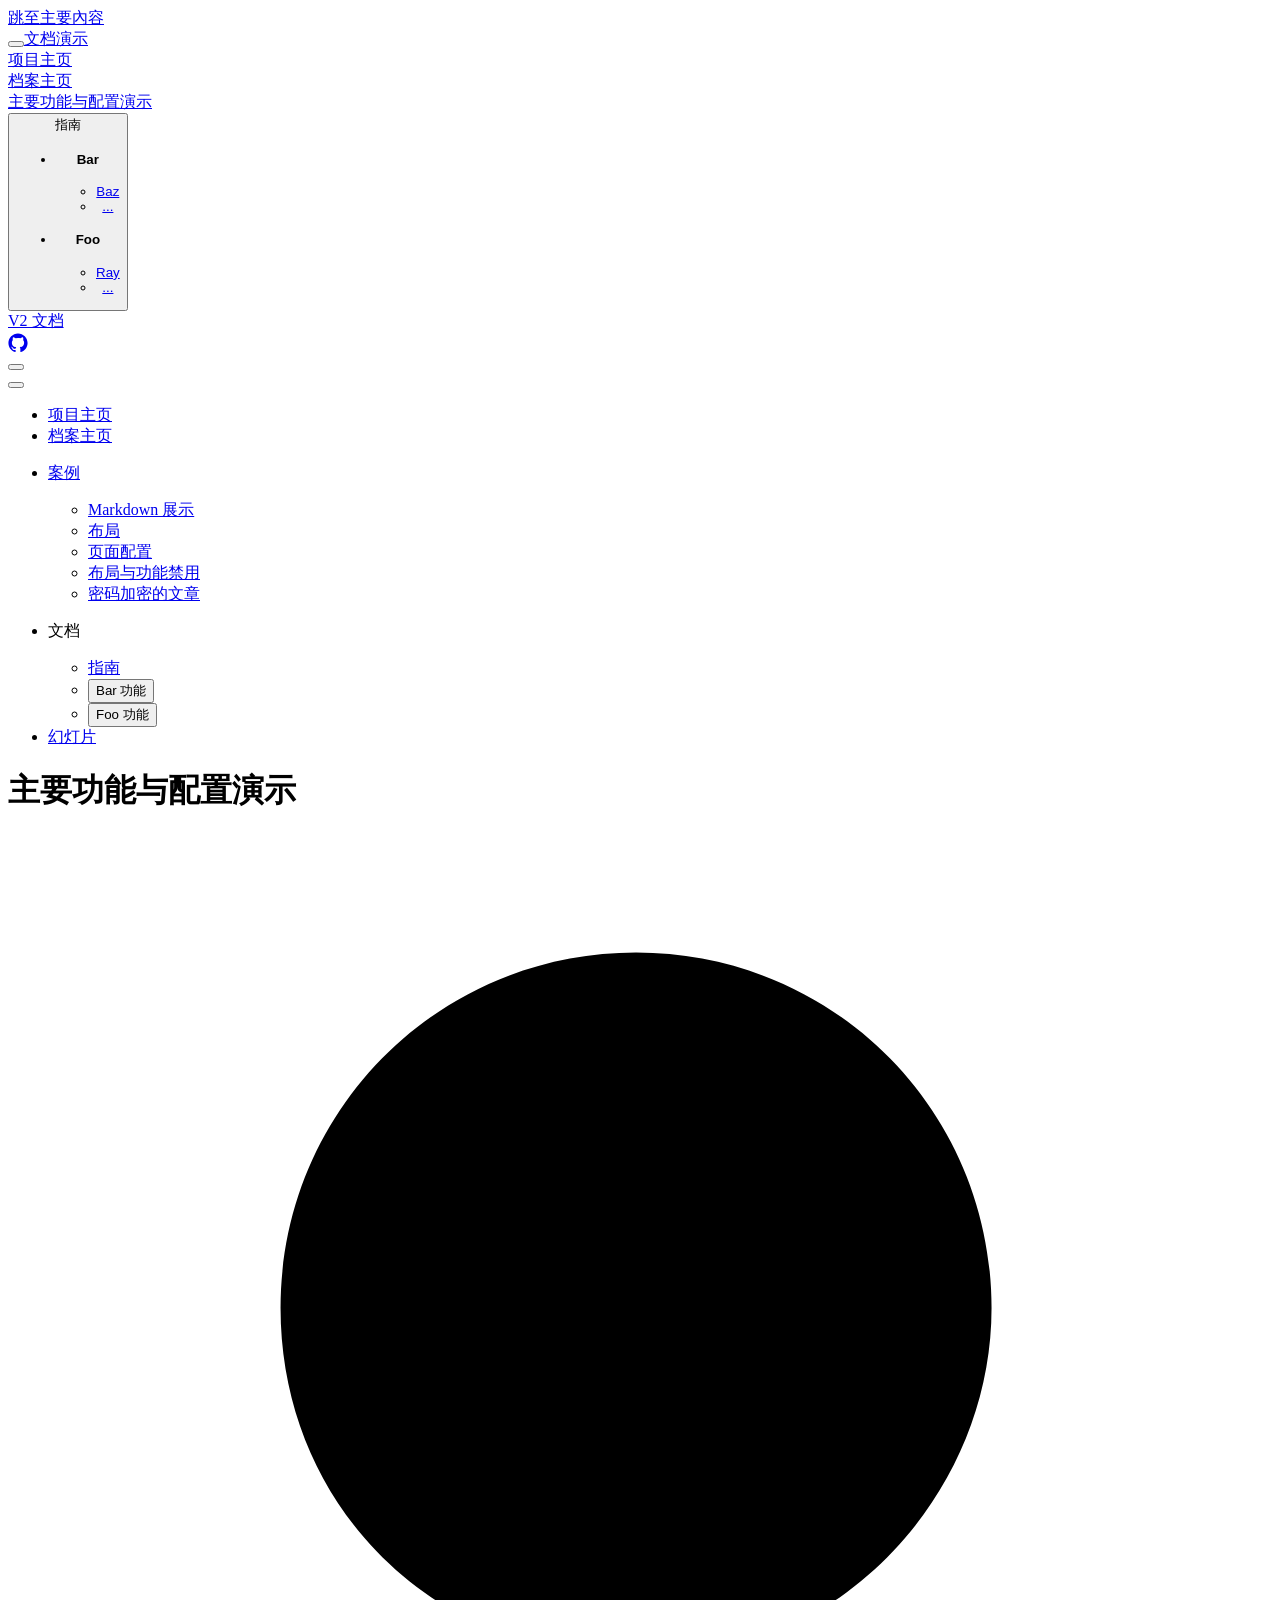
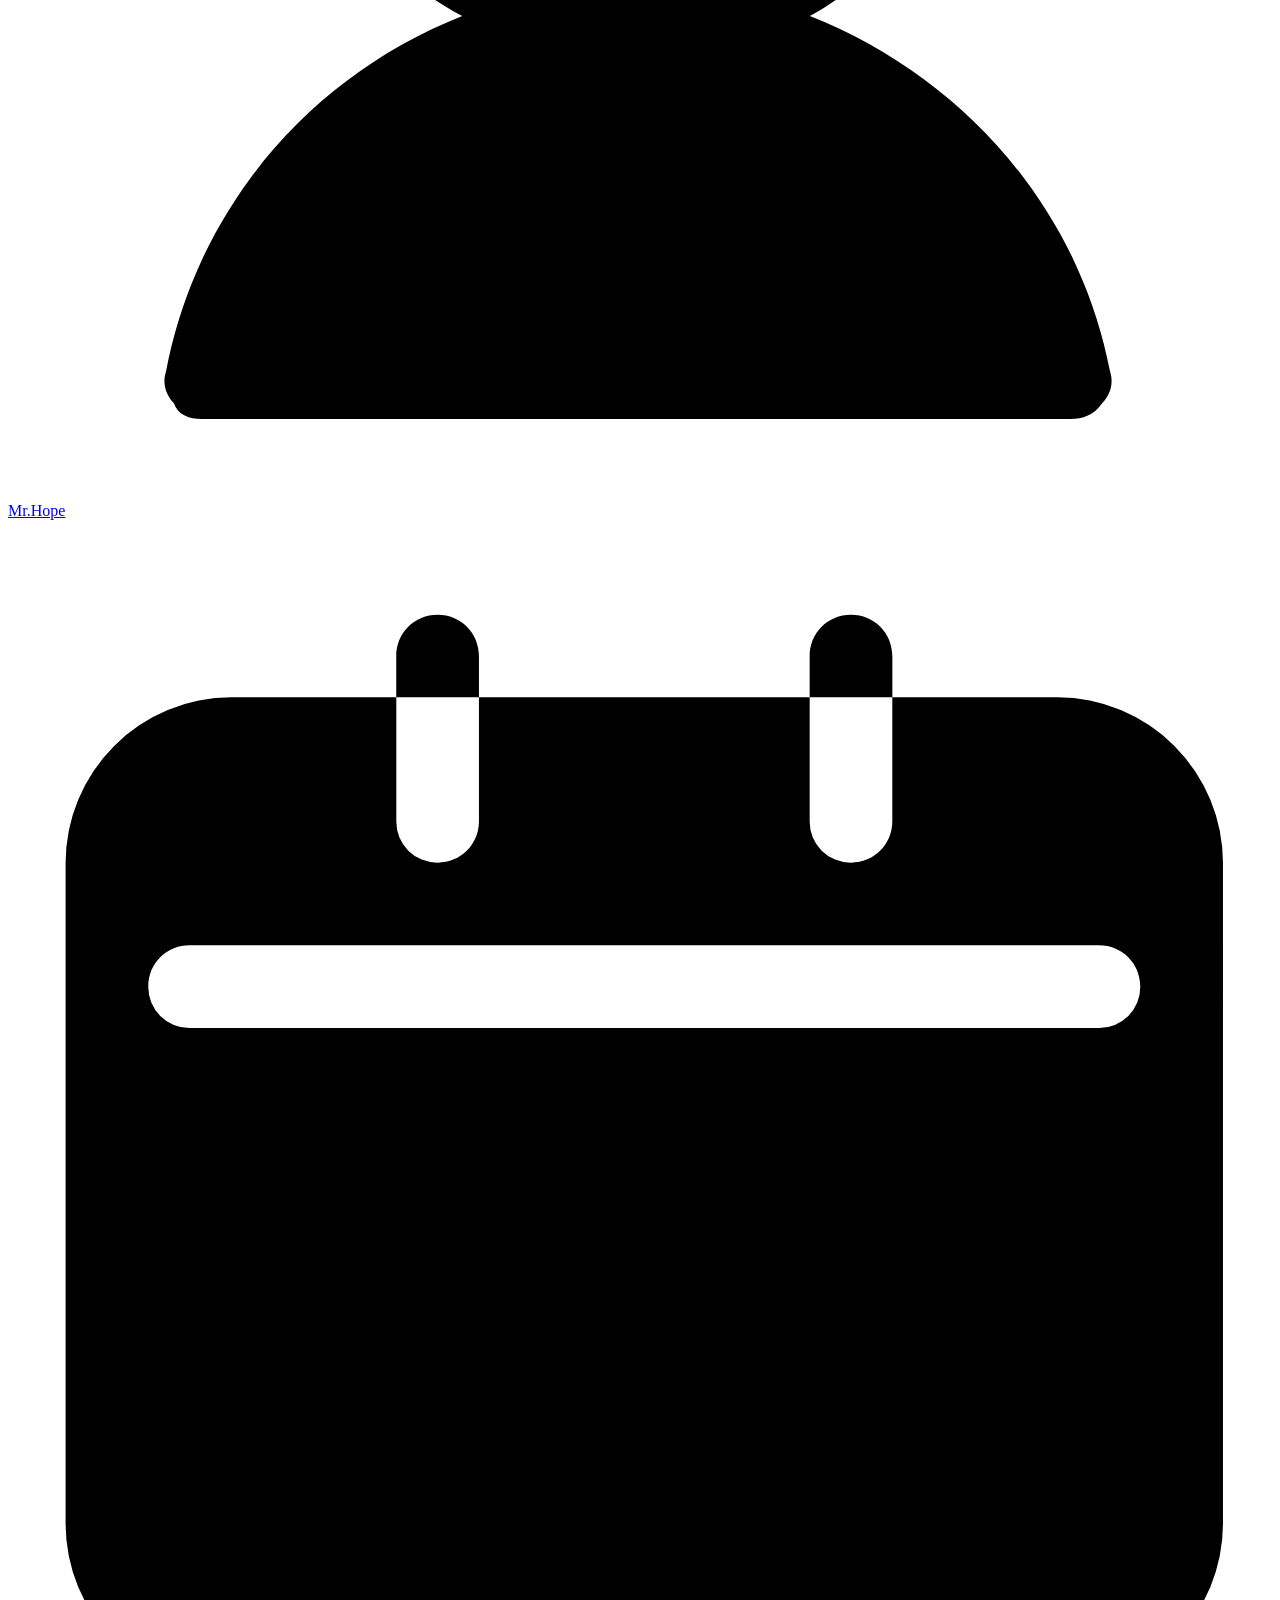
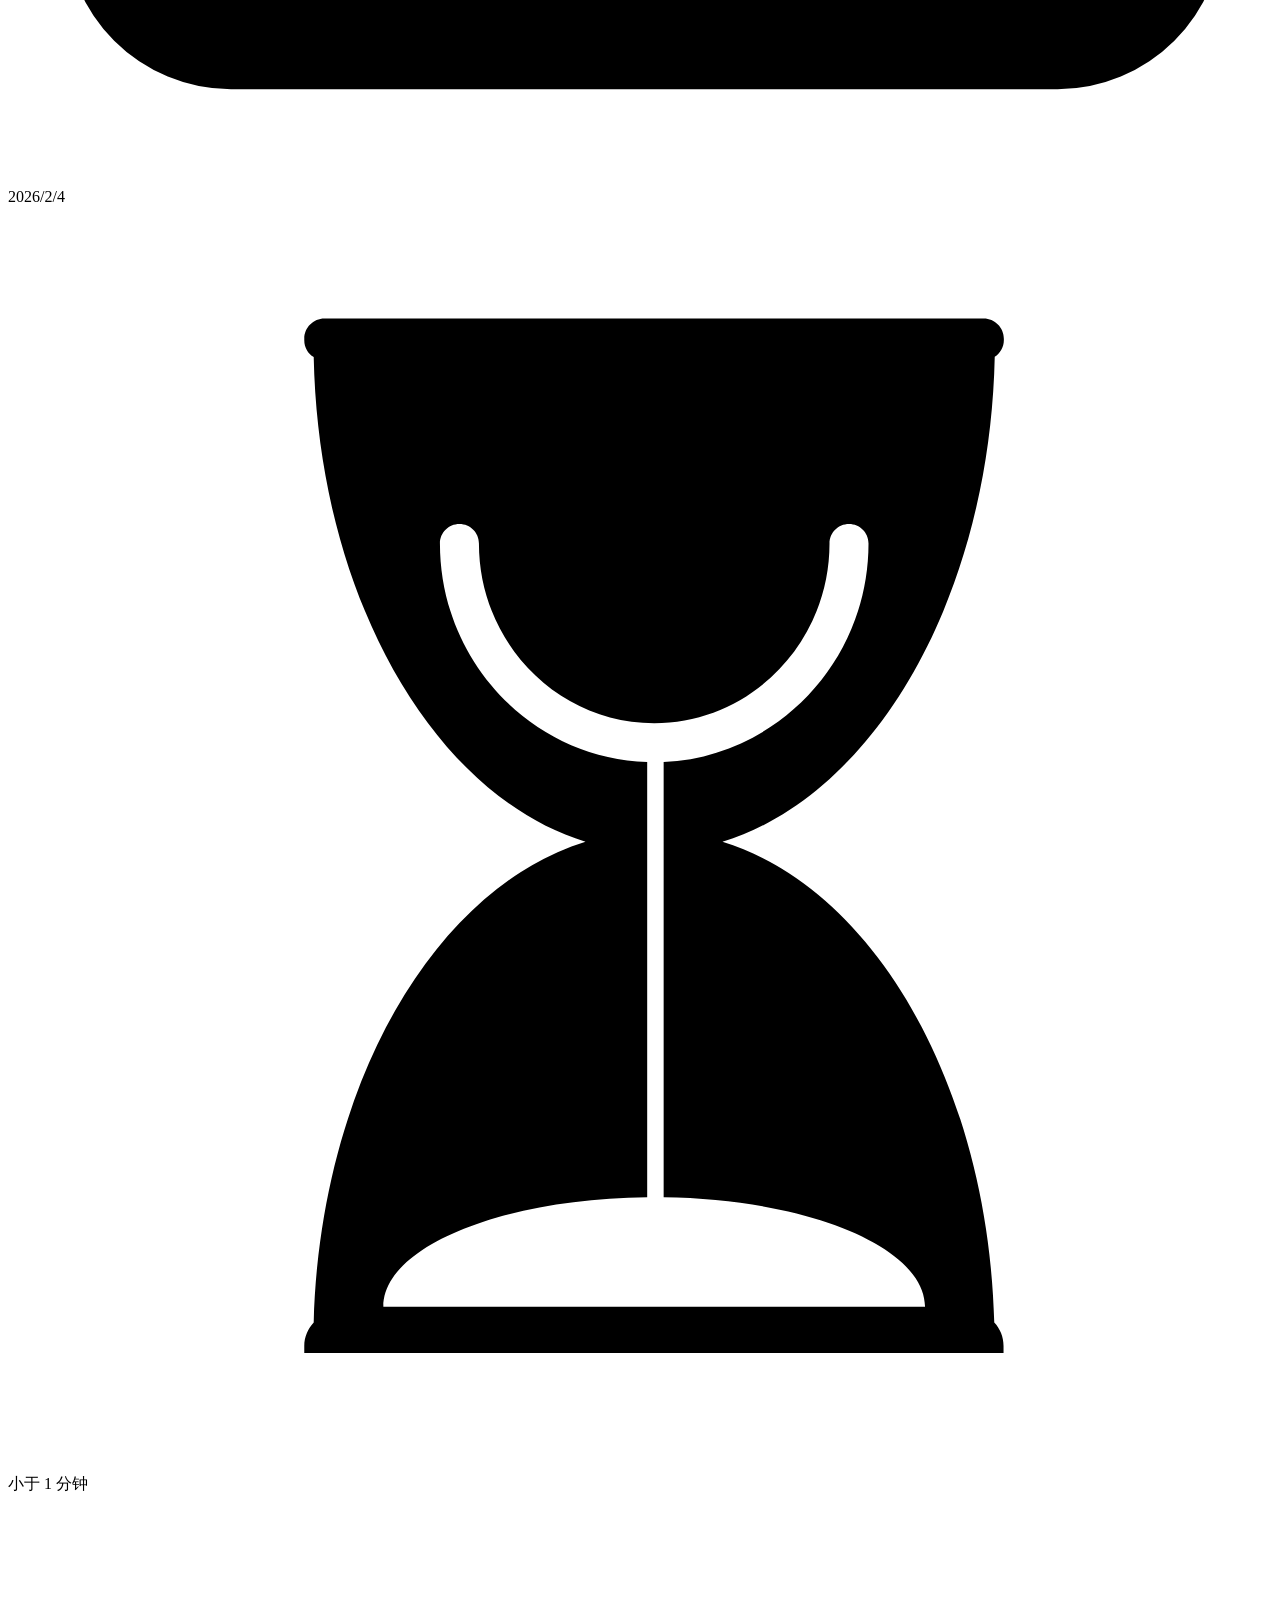
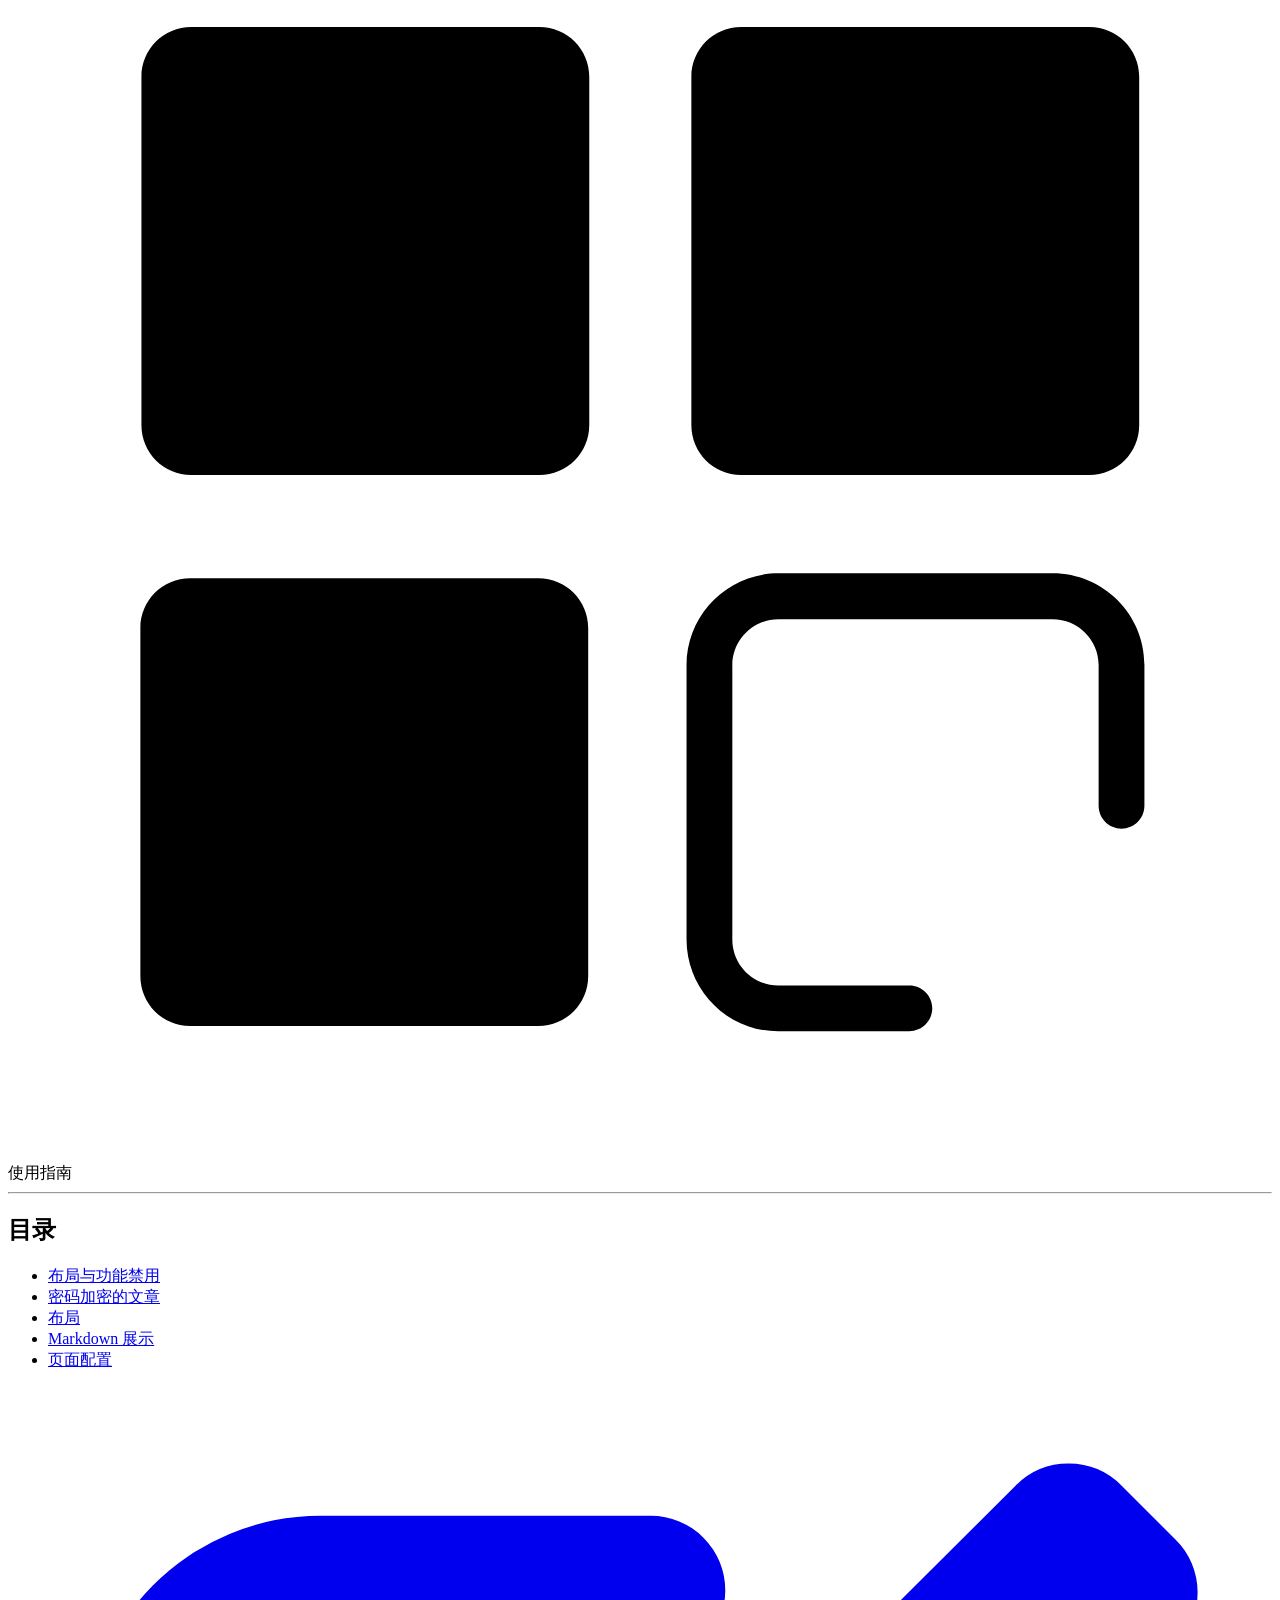
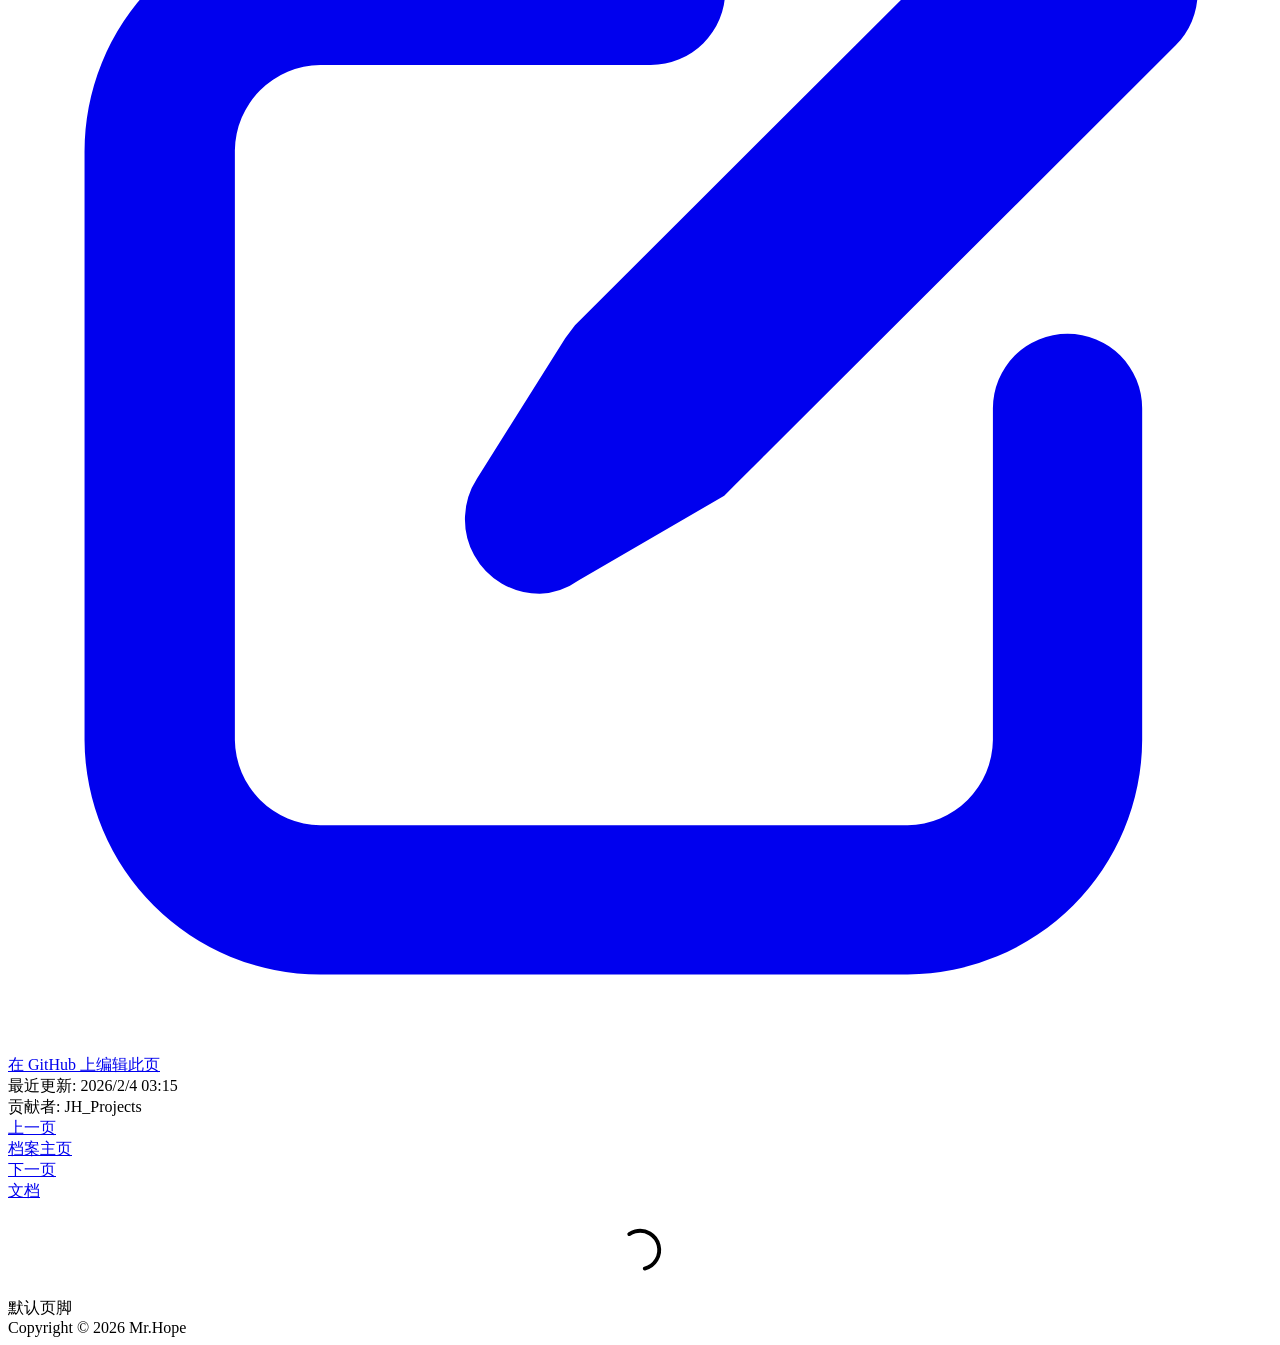
==== commit 9adef85b: "Deploying to gh-pages from @ JH-PJ/Private-AIDocs@8d263ec9814d960995d248999cd3a9e9ad297d22 🚀" ====
--- a/demo/index.html
+++ b/demo/index.html
@@ -29,13 +29,13 @@
         document.documentElement.setAttribute("data-theme", "dark");
       }
     </script>
-    <script type="application/ld+json">{"@context":"https://schema.org","@type":"Article","headline":"主要功能与配置演示","image":[""],"dateModified":"2026-02-04T03:15:40.000Z","author":[{"@type":"Person","name":"Mr.Hope","url":"https://mister-hope.com"}]}</script><meta property="og:url" content="https://vuepress-theme-hope-docs-demo.netlify.app/demo/"><meta property="og:site_name" content="文档演示"><meta property="og:title" content="主要功能与配置演示"><meta property="og:type" content="article"><meta property="og:locale" content="zh-CN"><meta property="og:updated_time" content="2026-02-04T03:15:40.000Z"><meta property="article:modified_time" content="2026-02-04T03:15:40.000Z"><title>主要功能与配置演示 | 文档演示</title><meta name="description" content="vuepress-theme-hope 的文档演示">
-    <link rel="stylesheet" href="/assets/css/styles.44ef63ef.css">
-    <link rel="preload" href="/assets/js/runtime~app.a1ed76f5.js" as="script"><link rel="preload" href="/assets/css/styles.44ef63ef.css" as="style"><link rel="preload" href="/assets/js/110.34fcd329.js" as="script"><link rel="preload" href="/assets/js/app.4930a73f.js" as="script">
-    <link rel="prefetch" href="/assets/js/300.679497e6.js" as="script"><link rel="prefetch" href="/assets/js/741.f52c8cb7.js" as="script"><link rel="prefetch" href="/assets/js/demo_markdown.html.edaa628d.js" as="script"><link rel="prefetch" href="/assets/js/index.html.804f33ba.js" as="script"><link rel="prefetch" href="/assets/js/demo_page.html.56896e78.js" as="script"><link rel="prefetch" href="/assets/js/demo_layout.html.c8d58f5a.js" as="script"><link rel="prefetch" href="/assets/js/portfolio.html.69c983cd.js" as="script"><link rel="prefetch" href="/assets/js/demo_disable.html.2367c5e4.js" as="script"><link rel="prefetch" href="/assets/js/guide_index.html.7c5bc2fb.js" as="script"><link rel="prefetch" href="/assets/js/guide_bar_index.html.eea39c53.js" as="script"><link rel="prefetch" href="/assets/js/guide_foo_index.html.99fd06b0.js" as="script"><link rel="prefetch" href="/assets/js/guide_bar_baz.html.aa5c43ad.js" as="script"><link rel="prefetch" href="/assets/js/guide_foo_ray.html.a359b22e.js" as="script"><link rel="prefetch" href="/assets/js/demo_index.html.a07116e1.js" as="script"><link rel="prefetch" href="/assets/js/demo_encrypt.html.8fff0cbc.js" as="script"><link rel="prefetch" href="/assets/js/404.html.391a6e7d.js" as="script">
+    <script type="application/ld+json">{"@context":"https://schema.org","@type":"Article","headline":"主要功能与配置演示","image":[""],"dateModified":"2026-02-04T03:15:40.000Z","author":[{"@type":"Person","name":"Mr.Hope","url":"https://mister-hope.com"}]}</script><meta property="og:url" content="https://vuepress-theme-hope-docs-demo.netlify.app/AIDocs/demo/"><meta property="og:site_name" content="文档演示"><meta property="og:title" content="主要功能与配置演示"><meta property="og:type" content="article"><meta property="og:locale" content="zh-CN"><meta property="og:updated_time" content="2026-02-04T03:15:40.000Z"><meta property="article:modified_time" content="2026-02-04T03:15:40.000Z"><title>主要功能与配置演示 | 文档演示</title><meta name="description" content="vuepress-theme-hope 的文档演示">
+    <link rel="stylesheet" href="/AIDocs/assets/css/styles.5bdcd64a.css">
+    <link rel="preload" href="/AIDocs/assets/js/runtime~app.d78653f6.js" as="script"><link rel="preload" href="/AIDocs/assets/css/styles.5bdcd64a.css" as="style"><link rel="preload" href="/AIDocs/assets/js/110.97b26ad5.js" as="script"><link rel="preload" href="/AIDocs/assets/js/app.c4174d10.js" as="script">
+    <link rel="prefetch" href="/AIDocs/assets/js/300.679497e6.js" as="script"><link rel="prefetch" href="/AIDocs/assets/js/741.f52c8cb7.js" as="script"><link rel="prefetch" href="/AIDocs/assets/js/demo_markdown.html.e749b80d.js" as="script"><link rel="prefetch" href="/AIDocs/assets/js/index.html.922eb69c.js" as="script"><link rel="prefetch" href="/AIDocs/assets/js/demo_page.html.10f9757e.js" as="script"><link rel="prefetch" href="/AIDocs/assets/js/demo_layout.html.4770c682.js" as="script"><link rel="prefetch" href="/AIDocs/assets/js/portfolio.html.8accb667.js" as="script"><link rel="prefetch" href="/AIDocs/assets/js/demo_disable.html.321feec2.js" as="script"><link rel="prefetch" href="/AIDocs/assets/js/guide_index.html.1a290528.js" as="script"><link rel="prefetch" href="/AIDocs/assets/js/guide_bar_index.html.2669a1c5.js" as="script"><link rel="prefetch" href="/AIDocs/assets/js/guide_foo_index.html.666e8077.js" as="script"><link rel="prefetch" href="/AIDocs/assets/js/guide_bar_baz.html.f4d07d1a.js" as="script"><link rel="prefetch" href="/AIDocs/assets/js/guide_foo_ray.html.e17ce4a1.js" as="script"><link rel="prefetch" href="/AIDocs/assets/js/demo_index.html.f5166ddd.js" as="script"><link rel="prefetch" href="/AIDocs/assets/js/demo_encrypt.html.8fff0cbc.js" as="script"><link rel="prefetch" href="/AIDocs/assets/js/404.html.12258643.js" as="script">
   </head>
   <body>
-    <div id="app"><!--[--><!--[--><!--[--><span tabindex="-1"></span><a href="#main-content" class="vp-skip-link sr-only">跳至主要內容</a><!--]--><div class="theme-container external-link-icon has-toc" vp-container><!--[--><header id="navbar" class="vp-navbar" vp-navbar><div class="vp-navbar-start"><button type="button" class="vp-toggle-sidebar-button" title="Toggle Sidebar"><span class="icon"></span></button><!--[--><a class="route-link vp-brand" href="/" aria-label="带我回家"><img class="vp-nav-logo" src="https://theme-hope-assets.vuejs.press/logo.svg" alt><!----><span class="vp-site-name hide-in-pad">文档演示</span></a><!--]--></div><div class="vp-navbar-center"><!--[--><nav class="vp-nav-links"><div class="vp-nav-item hide-in-mobile"><a class="route-link auto-link" href="/" aria-label="项目主页"><!--[--><iconify-icon class="vp-icon" icon="fa6-solid:house" sizing="height" height="1em"></iconify-icon><!--]-->项目主页<!----></a></div><div class="vp-nav-item hide-in-mobile"><a class="route-link auto-link" href="/portfolio.html" aria-label="档案主页"><!--[--><iconify-icon class="vp-icon" icon="fa6-solid:house" sizing="height" height="1em"></iconify-icon><!--]-->档案主页<!----></a></div><div class="vp-nav-item hide-in-mobile"><a class="route-link route-link-active auto-link" href="/demo/" aria-label="主要功能与配置演示"><!--[--><iconify-icon class="vp-icon" icon="fa6-solid:laptop-code" sizing="height" height="1em"></iconify-icon><!--]-->主要功能与配置演示<!----></a></div><div class="vp-nav-item hide-in-mobile"><div class="vp-dropdown-wrapper"><button type="button" class="vp-dropdown-title" aria-label="指南"><!--[--><iconify-icon class="vp-icon" icon="fa6-solid:lightbulb" sizing="height" height="1em"></iconify-icon>指南<!--]--><span class="arrow"></span><ul class="vp-dropdown"><li class="vp-dropdown-item"><h4 class="vp-dropdown-subtitle">Bar</h4><ul class="vp-dropdown-subitems"><li class="vp-dropdown-subitem"><a class="route-link auto-link" href="/guide/bar/baz.html" aria-label="Baz"><!--[--><iconify-icon class="vp-icon" icon="fa6-solid:circle-info" sizing="both" width="1em" height="1em"></iconify-icon><!--]-->Baz<!----></a></li><li class="vp-dropdown-subitem"><a class="route-link auto-link" href="/guide/bar/" aria-label="..."><!--[--><iconify-icon class="vp-icon" icon="fa6-solid:ellipsis" sizing="both" width="1em" height="1em"></iconify-icon><!--]-->...<!----></a></li></ul></li><li class="vp-dropdown-item"><h4 class="vp-dropdown-subtitle">Foo</h4><ul class="vp-dropdown-subitems"><li class="vp-dropdown-subitem"><a class="route-link auto-link" href="/guide/foo/ray.html" aria-label="Ray"><!--[--><iconify-icon class="vp-icon" icon="fa6-solid:circle-info" sizing="both" width="1em" height="1em"></iconify-icon><!--]-->Ray<!----></a></li><li class="vp-dropdown-subitem"><a class="route-link auto-link" href="/guide/foo/" aria-label="..."><!--[--><iconify-icon class="vp-icon" icon="fa6-solid:ellipsis" sizing="both" width="1em" height="1em"></iconify-icon><!--]-->...<!----></a></li></ul></li></ul></button></div></div><div class="vp-nav-item hide-in-mobile"><a class="auto-link external-link" href="https://theme-hope.vuejs.press/zh/" aria-label="V2 文档" rel="noopener noreferrer" target="_blank"><!--[--><iconify-icon class="vp-icon" icon="fa6-solid:book" sizing="height" height="1em"></iconify-icon><!--]-->V2 文档<!----></a></div></nav><!--]--></div><div class="vp-navbar-end"><!--[--><!----><div class="vp-nav-item vp-action"><a class="vp-action-link" href="https://github.com/vuepress-theme-hope/vuepress-theme-hope" target="_blank" rel="noopener noreferrer" aria-label="GitHub"><svg xmlns="http://www.w3.org/2000/svg" class="icon github-icon" viewBox="0 0 1024 1024" fill="currentColor" aria-label="github icon" name="github" style="width:1.25rem;height:1.25rem;vertical-align:middle;"><path d="M511.957 21.333C241.024 21.333 21.333 240.981 21.333 512c0 216.832 140.544 400.725 335.574 465.664 24.49 4.395 32.256-10.07 32.256-23.083 0-11.69.256-44.245 0-85.205-136.448 29.61-164.736-64.64-164.736-64.64-22.315-56.704-54.4-71.765-54.4-71.765-44.587-30.464 3.285-29.824 3.285-29.824 49.195 3.413 75.179 50.517 75.179 50.517 43.776 75.008 114.816 53.333 142.762 40.79 4.523-31.66 17.152-53.377 31.19-65.537-108.971-12.458-223.488-54.485-223.488-242.602 0-53.547 19.114-97.323 50.517-131.67-5.035-12.33-21.93-62.293 4.779-129.834 0 0 41.258-13.184 134.912 50.346a469.803 469.803 0 0 1 122.88-16.554c41.642.213 83.626 5.632 122.88 16.554 93.653-63.488 134.784-50.346 134.784-50.346 26.752 67.541 9.898 117.504 4.864 129.834 31.402 34.347 50.474 78.123 50.474 131.67 0 188.586-114.73 230.016-224.042 242.09 17.578 15.232 33.578 44.672 33.578 90.454v135.85c0 13.142 7.936 27.606 32.854 22.87C862.25 912.597 1002.667 728.747 1002.667 512c0-271.019-219.648-490.667-490.71-490.667z"></path></svg></a></div><div class="vp-nav-item hide-in-mobile"><button type="button" class="vp-color-mode-switch" id="color-mode-switch"><svg xmlns="http://www.w3.org/2000/svg" class="icon auto-icon" viewBox="0 0 1024 1024" fill="currentColor" aria-label="auto icon" name="auto" style="display:block;"><path d="M512 992C246.92 992 32 777.08 32 512S246.92 32 512 32s480 214.92 480 480-214.92 480-480 480zm0-840c-198.78 0-360 161.22-360 360 0 198.84 161.22 360 360 360s360-161.16 360-360c0-198.78-161.22-360-360-360zm0 660V212c165.72 0 300 134.34 300 300 0 165.72-134.28 300-300 300z"></path></svg><svg xmlns="http://www.w3.org/2000/svg" class="icon dark-icon" viewBox="0 0 1024 1024" fill="currentColor" aria-label="dark icon" name="dark" style="display:none;"><path d="M524.8 938.667h-4.267a439.893 439.893 0 0 1-313.173-134.4 446.293 446.293 0 0 1-11.093-597.334A432.213 432.213 0 0 1 366.933 90.027a42.667 42.667 0 0 1 45.227 9.386 42.667 42.667 0 0 1 10.24 42.667 358.4 358.4 0 0 0 82.773 375.893 361.387 361.387 0 0 0 376.747 82.774 42.667 42.667 0 0 1 54.187 55.04 433.493 433.493 0 0 1-99.84 154.88 438.613 438.613 0 0 1-311.467 128z"></path></svg><svg xmlns="http://www.w3.org/2000/svg" class="icon light-icon" viewBox="0 0 1024 1024" fill="currentColor" aria-label="light icon" name="light" style="display:none;"><path d="M952 552h-80a40 40 0 0 1 0-80h80a40 40 0 0 1 0 80zM801.88 280.08a41 41 0 0 1-57.96-57.96l57.96-58a41.04 41.04 0 0 1 58 58l-58 57.96zM512 752a240 240 0 1 1 0-480 240 240 0 0 1 0 480zm0-560a40 40 0 0 1-40-40V72a40 40 0 0 1 80 0v80a40 40 0 0 1-40 40zm-289.88 88.08-58-57.96a41.04 41.04 0 0 1 58-58l57.96 58a41 41 0 0 1-57.96 57.96zM192 512a40 40 0 0 1-40 40H72a40 40 0 0 1 0-80h80a40 40 0 0 1 40 40zm30.12 231.92a41 41 0 0 1 57.96 57.96l-57.96 58a41.04 41.04 0 0 1-58-58l58-57.96zM512 832a40 40 0 0 1 40 40v80a40 40 0 0 1-80 0v-80a40 40 0 0 1 40-40zm289.88-88.08 58 57.96a41.04 41.04 0 0 1-58 58l-57.96-58a41 41 0 0 1 57.96-57.96z"></path></svg></button></div><!----><!--]--><button type="button" class="vp-toggle-navbar-button" aria-label="Toggle Navbar" aria-expanded="false" aria-controls="nav-screen"><span><span class="vp-top"></span><span class="vp-middle"></span><span class="vp-bottom"></span></span></button></div></header><!----><!--]--><!----><div class="toggle-sidebar-wrapper"><span class="arrow start"></span></div><aside id="sidebar" class="vp-sidebar" vp-sidebar><!----><ul class="vp-sidebar-links"><li><a class="route-link auto-link vp-sidebar-link" href="/" aria-label="项目主页"><!--[--><iconify-icon class="vp-icon" icon="fa6-solid:house" sizing="both" width="1em" height="1em"></iconify-icon><!--]-->项目主页<!----></a></li><li><a class="route-link auto-link vp-sidebar-link" href="/portfolio.html" aria-label="档案主页"><!--[--><iconify-icon class="vp-icon" icon="fa6-solid:house" sizing="both" width="1em" height="1em"></iconify-icon><!--]-->档案主页<!----></a></li><li><section class="vp-sidebar-group"><p class="vp-sidebar-header clickable exact active"><iconify-icon class="vp-icon" icon="fa6-solid:laptop-code" sizing="both" width="1em" height="1em"></iconify-icon><a class="route-link route-link-active auto-link vp-sidebar-title no-external-link-icon" href="/demo/" aria-label="案例"><!---->案例<!----></a><!----></p><ul class="vp-sidebar-links"><li><a class="route-link auto-link vp-sidebar-link" href="/demo/markdown.html" aria-label="Markdown 展示"><!--[--><iconify-icon class="vp-icon" icon="fa6-brands:markdown" sizing="both" width="1em" height="1em"></iconify-icon><!--]-->Markdown 展示<!----></a></li><li><a class="route-link auto-link vp-sidebar-link" href="/demo/layout.html" aria-label="布局"><!--[--><iconify-icon class="vp-icon" icon="fa6-solid:object-group" sizing="both" width="1em" height="1em"></iconify-icon><!--]-->布局<!----></a></li><li><a class="route-link auto-link vp-sidebar-link" href="/demo/page.html" aria-label="页面配置"><!--[--><iconify-icon class="vp-icon" icon="fa6-solid:file" sizing="both" width="1em" height="1em"></iconify-icon><!--]-->页面配置<!----></a></li><li><a class="route-link auto-link vp-sidebar-link" href="/demo/disable.html" aria-label="布局与功能禁用"><!--[--><iconify-icon class="vp-icon" icon="fa6-solid:gears" sizing="both" width="1em" height="1em"></iconify-icon><!--]-->布局与功能禁用<!----></a></li><li><a class="route-link auto-link vp-sidebar-link" href="/demo/encrypt.html" aria-label="密码加密的文章"><!--[--><iconify-icon class="vp-icon" icon="fa6-solid:lock" sizing="both" width="1em" height="1em"></iconify-icon><!--]-->密码加密的文章<!----></a></li></ul></section></li><li><section class="vp-sidebar-group"><p class="vp-sidebar-header"><iconify-icon class="vp-icon" icon="fa6-solid:book" sizing="both" width="1em" height="1em"></iconify-icon><span class="vp-sidebar-title">文档</span><!----></p><ul class="vp-sidebar-links"><li><a class="route-link auto-link vp-sidebar-link" href="/guide/" aria-label="指南"><!--[--><iconify-icon class="vp-icon" icon="fa6-solid:lightbulb" sizing="both" width="1em" height="1em"></iconify-icon><!--]-->指南<!----></a></li><li><section class="vp-sidebar-group"><button class="vp-sidebar-header clickable" type="button"><iconify-icon class="vp-icon" icon="fa6-solid:lightbulb" sizing="both" width="1em" height="1em"></iconify-icon><span class="vp-sidebar-title">Bar 功能</span><span class="vp-arrow end"></span></button><!----></section></li><li><section class="vp-sidebar-group"><button class="vp-sidebar-header clickable" type="button"><iconify-icon class="vp-icon" icon="fa6-solid:lightbulb" sizing="both" width="1em" height="1em"></iconify-icon><span class="vp-sidebar-title">Foo 功能</span><span class="vp-arrow end"></span></button><!----></section></li></ul></section></li><li><a class="auto-link external-link vp-sidebar-link" href="https://ecosystem.vuejs.press/zh/plugins/markdown/revealjs/demo.html" aria-label="幻灯片" rel="noopener noreferrer" target="_blank"><!--[--><iconify-icon class="vp-icon" icon="fa6-solid:person-chalkboard" sizing="both" width="1em" height="1em"></iconify-icon><!--]-->幻灯片<!----></a></li></ul><!----></aside><!--[--><main id="main-content" class="vp-page"><!--[--><!----><!----><nav class="vp-breadcrumb disable"></nav><div class="vp-page-title"><h1><iconify-icon class="vp-icon" icon="fa6-solid:laptop-code" sizing="height" height="1em"></iconify-icon>主要功能与配置演示</h1><div class="page-info"><span class="page-author-info" aria-label="作者🖊" data-balloon-pos="up"><svg xmlns="http://www.w3.org/2000/svg" class="icon author-icon" viewBox="0 0 1024 1024" fill="currentColor" aria-label="author icon" name="author"><path d="M649.6 633.6c86.4-48 147.2-144 147.2-249.6 0-160-128-288-288-288s-288 128-288 288c0 108.8 57.6 201.6 147.2 249.6-121.6 48-214.4 153.6-240 288-3.2 9.6 0 19.2 6.4 25.6 3.2 9.6 12.8 12.8 22.4 12.8h704c9.6 0 19.2-3.2 25.6-12.8 6.4-6.4 9.6-16 6.4-25.6-25.6-134.4-121.6-240-243.2-288z"></path></svg><span><a class="page-author-item" href="https://mister-hope.com" target="_blank" rel="noopener noreferrer">Mr.Hope</a></span><span property="author" content="Mr.Hope"></span></span><!----><span class="page-date-info" aria-label="写作日期📅" data-balloon-pos="up"><svg xmlns="http://www.w3.org/2000/svg" class="icon calendar-icon" viewBox="0 0 1024 1024" fill="currentColor" aria-label="calendar icon" name="calendar"><path d="M716.4 110.137c0-18.753-14.72-33.473-33.472-33.473-18.753 0-33.473 14.72-33.473 33.473v33.473h66.993v-33.473zm-334.87 0c0-18.753-14.72-33.473-33.473-33.473s-33.52 14.72-33.52 33.473v33.473h66.993v-33.473zm468.81 33.52H716.4v100.465c0 18.753-14.72 33.473-33.472 33.473a33.145 33.145 0 01-33.473-33.473V143.657H381.53v100.465c0 18.753-14.72 33.473-33.473 33.473a33.145 33.145 0 01-33.473-33.473V143.657H180.6A134.314 134.314 0 0046.66 277.595v535.756A134.314 134.314 0 00180.6 947.289h669.74a134.36 134.36 0 00133.94-133.938V277.595a134.314 134.314 0 00-133.94-133.938zm33.473 267.877H147.126a33.145 33.145 0 01-33.473-33.473c0-18.752 14.72-33.473 33.473-33.473h736.687c18.752 0 33.472 14.72 33.472 33.473a33.145 33.145 0 01-33.472 33.473z"></path></svg><span data-allow-mismatch="text">2026/2/4</span><meta property="datePublished" content="2026-02-04T03:15:40.000Z"></span><!----><span class="page-reading-time-info" aria-label="阅读时间⌛" data-balloon-pos="up"><svg xmlns="http://www.w3.org/2000/svg" class="icon timer-icon" viewBox="0 0 1024 1024" fill="currentColor" aria-label="timer icon" name="timer"><path d="M799.387 122.15c4.402-2.978 7.38-7.897 7.38-13.463v-1.165c0-8.933-7.38-16.312-16.312-16.312H256.33c-8.933 0-16.311 7.38-16.311 16.312v1.165c0 5.825 2.977 10.874 7.637 13.592 4.143 194.44 97.22 354.963 220.201 392.763-122.204 37.542-214.893 196.511-220.2 389.397-4.661 5.049-7.638 11.651-7.638 19.03v5.825h566.49v-5.825c0-7.379-2.849-13.981-7.509-18.9-5.049-193.016-97.867-351.985-220.2-389.527 123.24-37.67 216.446-198.453 220.588-392.892zM531.16 450.445v352.632c117.674 1.553 211.787 40.778 211.787 88.676H304.097c0-48.286 95.149-87.382 213.728-88.676V450.445c-93.077-3.107-167.901-81.297-167.901-177.093 0-8.803 6.99-15.793 15.793-15.793 8.803 0 15.794 6.99 15.794 15.793 0 80.261 63.69 145.635 142.01 145.635s142.011-65.374 142.011-145.635c0-8.803 6.99-15.793 15.794-15.793s15.793 6.99 15.793 15.793c0 95.019-73.789 172.82-165.96 177.093z"></path></svg><span>小于 1 分钟</span><meta property="timeRequired" content="PT1M"></span><span class="page-category-info" aria-label="分类🌈" data-balloon-pos="up"><svg xmlns="http://www.w3.org/2000/svg" class="icon category-icon" viewBox="0 0 1024 1024" fill="currentColor" aria-label="category icon" name="category"><path d="M148.41 106.992h282.176c22.263 0 40.31 18.048 40.31 40.31V429.48c0 22.263-18.047 40.31-40.31 40.31H148.41c-22.263 0-40.311-18.047-40.311-40.31V147.302c0-22.263 18.048-40.31 40.311-40.31zM147.556 553.478H429.73c22.263 0 40.311 18.048 40.311 40.31v282.176c0 22.263-18.048 40.312-40.31 40.312H147.555c-22.263 0-40.311-18.049-40.311-40.312V593.79c0-22.263 18.048-40.311 40.31-40.311zM593.927 106.992h282.176c22.263 0 40.31 18.048 40.31 40.31V429.48c0 22.263-18.047 40.31-40.31 40.31H593.927c-22.263 0-40.311-18.047-40.311-40.31V147.302c0-22.263 18.048-40.31 40.31-40.31zM730.22 920.502H623.926c-40.925 0-74.22-33.388-74.22-74.425V623.992c0-41.038 33.387-74.424 74.425-74.424h222.085c41.038 0 74.424 33.226 74.424 74.067v114.233c0 10.244-8.304 18.548-18.547 18.548s-18.548-8.304-18.548-18.548V623.635c0-20.388-16.746-36.974-37.33-36.974H624.13c-20.585 0-37.331 16.747-37.331 37.33v222.086c0 20.585 16.654 37.331 37.126 37.331H730.22c10.243 0 18.547 8.304 18.547 18.547 0 10.244-8.304 18.547-18.547 18.547z"></path></svg><!--[--><span class="page-category-item color3" role>使用指南</span><!--]--><meta property="articleSection" content="使用指南"></span><!----></div><hr></div><!----><div class="" vp-content><!----><div id="markdown-content"><div class="vp-catalog"><h2 class="vp-catalog-main-title">目录</h2><ul class="vp-catalog-list"><li class="vp-catalog-item"><div class="vp-catalog-child-title"><a class="route-link vp-catalog-title" href="/demo/disable.html"><!--[--><iconify-icon class="vp-icon" icon="fa6-solid:gears" sizing="both" width="1em" height="1em"></iconify-icon>布局与功能禁用<!--]--></a></div></li><li class="vp-catalog-item"><div class="vp-catalog-child-title"><a class="route-link vp-catalog-title" href="/demo/encrypt.html"><!--[--><iconify-icon class="vp-icon" icon="fa6-solid:lock" sizing="both" width="1em" height="1em"></iconify-icon>密码加密的文章<!--]--></a></div></li><li class="vp-catalog-item"><div class="vp-catalog-child-title"><a class="route-link vp-catalog-title" href="/demo/layout.html"><!--[--><iconify-icon class="vp-icon" icon="fa6-solid:object-group" sizing="both" width="1em" height="1em"></iconify-icon>布局<!--]--></a></div></li><li class="vp-catalog-item"><div class="vp-catalog-child-title"><a class="route-link vp-catalog-title" href="/demo/markdown.html"><!--[--><iconify-icon class="vp-icon" icon="fa6-brands:markdown" sizing="both" width="1em" height="1em"></iconify-icon>Markdown 展示<!--]--></a></div></li><li class="vp-catalog-item"><div class="vp-catalog-child-title"><a class="route-link vp-catalog-title" href="/demo/page.html"><!--[--><iconify-icon class="vp-icon" icon="fa6-solid:file" sizing="both" width="1em" height="1em"></iconify-icon>页面配置<!--]--></a></div></li></ul></div></div><!----><!----><!----></div><footer class="vp-page-meta"><div class="vp-meta-item edit-link"><a class="auto-link external-link vp-meta-label" href="https://github.com/vuepress-theme-hope/vuepress-theme-hope/edit/main/src/demo/README.md" aria-label="在 GitHub 上编辑此页" rel="noopener noreferrer" target="_blank"><!--[--><svg xmlns="http://www.w3.org/2000/svg" class="icon edit-icon" viewBox="0 0 1024 1024" fill="currentColor" aria-label="edit icon" name="edit"><path d="M430.818 653.65a60.46 60.46 0 0 1-50.96-93.281l71.69-114.012 7.773-10.365L816.038 80.138A60.46 60.46 0 0 1 859.225 62a60.46 60.46 0 0 1 43.186 18.138l43.186 43.186a60.46 60.46 0 0 1 0 86.373L588.879 565.55l-8.637 8.637-117.466 68.234a60.46 60.46 0 0 1-31.958 11.229z"></path><path d="M728.802 962H252.891A190.883 190.883 0 0 1 62.008 771.98V296.934a190.883 190.883 0 0 1 190.883-192.61h267.754a60.46 60.46 0 0 1 0 120.92H252.891a69.962 69.962 0 0 0-69.098 69.099V771.98a69.962 69.962 0 0 0 69.098 69.098h475.911A69.962 69.962 0 0 0 797.9 771.98V503.363a60.46 60.46 0 1 1 120.922 0V771.98A190.883 190.883 0 0 1 728.802 962z"></path></svg><!--]-->在 GitHub 上编辑此页<!----></a></div><div class="vp-meta-item git-info"><div class="update-time"><span class="vp-meta-label">最近更新: </span><time class="vp-meta-info" datetime="2026-02-04T03:15:40.000Z" data-allow-mismatch>2026/2/4 03:15</time></div><div class="contributors"><span class="vp-meta-label">贡献者: </span><!--[--><!--[--><span class="vp-meta-info" title="email: 1208880479@qq.com">JH_Projects</span><!--]--><!--]--></div></div></footer><nav class="vp-page-nav"><a class="route-link auto-link prev" href="/portfolio.html" aria-label="档案主页"><div class="hint"><span class="arrow start"></span>上一页</div><div class="link"><iconify-icon class="vp-icon" icon="fa6-solid:house" sizing="height" height="1em"></iconify-icon>档案主页</div></a><a class="route-link auto-link next" href="/guide/" aria-label="文档"><div class="hint">下一页<span class="arrow end"></span></div><div class="link">文档<iconify-icon class="vp-icon" icon="fa6-solid:book" sizing="height" height="1em"></iconify-icon></div></a></nav><div id="comment" class="giscus-wrapper input-top vp-comment" vp-comment style="display:block;"><div style="display: flex;align-items: center;justify-content: center;height: 96px"><span style="--loading-icon: url(&quot;data:image/svg+xml;utf8,%3Csvg xmlns=&#39;http://www.w3.org/2000/svg&#39; preserveAspectRatio=&#39;xMidYMid&#39; viewBox=&#39;25 25 50 50&#39;%3E%3CanimateTransform attributeName=&#39;transform&#39; type=&#39;rotate&#39; dur=&#39;2s&#39; keyTimes=&#39;0;1&#39; repeatCount=&#39;indefinite&#39; values=&#39;0;360&#39;%3E%3C/animateTransform%3E%3Ccircle cx=&#39;50&#39; cy=&#39;50&#39; r=&#39;20&#39; fill=&#39;none&#39; stroke=&#39;currentColor&#39; stroke-width=&#39;4&#39; stroke-linecap=&#39;round&#39;%3E%3Canimate attributeName=&#39;stroke-dasharray&#39; dur=&#39;1.5s&#39; keyTimes=&#39;0;0.5;1&#39; repeatCount=&#39;indefinite&#39; values=&#39;1,200;90,200;1,200&#39;%3E%3C/animate%3E%3Canimate attributeName=&#39;stroke-dashoffset&#39; dur=&#39;1.5s&#39; keyTimes=&#39;0;0.5;1&#39; repeatCount=&#39;indefinite&#39; values=&#39;0;-35px;-125px&#39;%3E%3C/animate%3E%3C/circle%3E%3C/svg%3E&quot;);--icon-size: 48px;display: inline-block;width: var(--icon-size);height: var(--icon-size);background-color: currentcolor;-webkit-mask-image: var(--loading-icon);mask-image: var(--loading-icon)"></span></div></div><!----><!--]--></main><!--]--><footer class="vp-footer-wrapper" vp-footer><div class="vp-footer">默认页脚</div><div class="vp-copyright">Copyright © 2026 Mr.Hope </div></footer></div><!--]--><!--[--><!----><!--[--><!--]--><!--]--><!--]--></div>
-    <script src="/assets/js/runtime~app.a1ed76f5.js" defer></script><script src="/assets/js/110.34fcd329.js" defer></script><script src="/assets/js/app.4930a73f.js" defer></script>
+    <div id="app"><!--[--><!--[--><!--[--><span tabindex="-1"></span><a href="#main-content" class="vp-skip-link sr-only">跳至主要內容</a><!--]--><div class="theme-container external-link-icon has-toc" vp-container><!--[--><header id="navbar" class="vp-navbar" vp-navbar><div class="vp-navbar-start"><button type="button" class="vp-toggle-sidebar-button" title="Toggle Sidebar"><span class="icon"></span></button><!--[--><a class="route-link vp-brand" href="/AIDocs/" aria-label="带我回家"><img class="vp-nav-logo" src="https://theme-hope-assets.vuejs.press/logo.svg" alt><!----><span class="vp-site-name hide-in-pad">文档演示</span></a><!--]--></div><div class="vp-navbar-center"><!--[--><nav class="vp-nav-links"><div class="vp-nav-item hide-in-mobile"><a class="route-link auto-link" href="/AIDocs/" aria-label="项目主页"><!--[--><iconify-icon class="vp-icon" icon="fa6-solid:house" sizing="height" height="1em"></iconify-icon><!--]-->项目主页<!----></a></div><div class="vp-nav-item hide-in-mobile"><a class="route-link auto-link" href="/AIDocs/portfolio.html" aria-label="档案主页"><!--[--><iconify-icon class="vp-icon" icon="fa6-solid:house" sizing="height" height="1em"></iconify-icon><!--]-->档案主页<!----></a></div><div class="vp-nav-item hide-in-mobile"><a class="route-link route-link-active auto-link" href="/AIDocs/demo/" aria-label="主要功能与配置演示"><!--[--><iconify-icon class="vp-icon" icon="fa6-solid:laptop-code" sizing="height" height="1em"></iconify-icon><!--]-->主要功能与配置演示<!----></a></div><div class="vp-nav-item hide-in-mobile"><div class="vp-dropdown-wrapper"><button type="button" class="vp-dropdown-title" aria-label="指南"><!--[--><iconify-icon class="vp-icon" icon="fa6-solid:lightbulb" sizing="height" height="1em"></iconify-icon>指南<!--]--><span class="arrow"></span><ul class="vp-dropdown"><li class="vp-dropdown-item"><h4 class="vp-dropdown-subtitle">Bar</h4><ul class="vp-dropdown-subitems"><li class="vp-dropdown-subitem"><a class="route-link auto-link" href="/AIDocs/guide/bar/baz.html" aria-label="Baz"><!--[--><iconify-icon class="vp-icon" icon="fa6-solid:circle-info" sizing="both" width="1em" height="1em"></iconify-icon><!--]-->Baz<!----></a></li><li class="vp-dropdown-subitem"><a class="route-link auto-link" href="/AIDocs/guide/bar/" aria-label="..."><!--[--><iconify-icon class="vp-icon" icon="fa6-solid:ellipsis" sizing="both" width="1em" height="1em"></iconify-icon><!--]-->...<!----></a></li></ul></li><li class="vp-dropdown-item"><h4 class="vp-dropdown-subtitle">Foo</h4><ul class="vp-dropdown-subitems"><li class="vp-dropdown-subitem"><a class="route-link auto-link" href="/AIDocs/guide/foo/ray.html" aria-label="Ray"><!--[--><iconify-icon class="vp-icon" icon="fa6-solid:circle-info" sizing="both" width="1em" height="1em"></iconify-icon><!--]-->Ray<!----></a></li><li class="vp-dropdown-subitem"><a class="route-link auto-link" href="/AIDocs/guide/foo/" aria-label="..."><!--[--><iconify-icon class="vp-icon" icon="fa6-solid:ellipsis" sizing="both" width="1em" height="1em"></iconify-icon><!--]-->...<!----></a></li></ul></li></ul></button></div></div><div class="vp-nav-item hide-in-mobile"><a class="auto-link external-link" href="https://theme-hope.vuejs.press/zh/" aria-label="V2 文档" rel="noopener noreferrer" target="_blank"><!--[--><iconify-icon class="vp-icon" icon="fa6-solid:book" sizing="height" height="1em"></iconify-icon><!--]-->V2 文档<!----></a></div></nav><!--]--></div><div class="vp-navbar-end"><!--[--><!----><div class="vp-nav-item vp-action"><a class="vp-action-link" href="https://github.com/vuepress-theme-hope/vuepress-theme-hope" target="_blank" rel="noopener noreferrer" aria-label="GitHub"><svg xmlns="http://www.w3.org/2000/svg" class="icon github-icon" viewBox="0 0 1024 1024" fill="currentColor" aria-label="github icon" name="github" style="width:1.25rem;height:1.25rem;vertical-align:middle;"><path d="M511.957 21.333C241.024 21.333 21.333 240.981 21.333 512c0 216.832 140.544 400.725 335.574 465.664 24.49 4.395 32.256-10.07 32.256-23.083 0-11.69.256-44.245 0-85.205-136.448 29.61-164.736-64.64-164.736-64.64-22.315-56.704-54.4-71.765-54.4-71.765-44.587-30.464 3.285-29.824 3.285-29.824 49.195 3.413 75.179 50.517 75.179 50.517 43.776 75.008 114.816 53.333 142.762 40.79 4.523-31.66 17.152-53.377 31.19-65.537-108.971-12.458-223.488-54.485-223.488-242.602 0-53.547 19.114-97.323 50.517-131.67-5.035-12.33-21.93-62.293 4.779-129.834 0 0 41.258-13.184 134.912 50.346a469.803 469.803 0 0 1 122.88-16.554c41.642.213 83.626 5.632 122.88 16.554 93.653-63.488 134.784-50.346 134.784-50.346 26.752 67.541 9.898 117.504 4.864 129.834 31.402 34.347 50.474 78.123 50.474 131.67 0 188.586-114.73 230.016-224.042 242.09 17.578 15.232 33.578 44.672 33.578 90.454v135.85c0 13.142 7.936 27.606 32.854 22.87C862.25 912.597 1002.667 728.747 1002.667 512c0-271.019-219.648-490.667-490.71-490.667z"></path></svg></a></div><div class="vp-nav-item hide-in-mobile"><button type="button" class="vp-color-mode-switch" id="color-mode-switch"><svg xmlns="http://www.w3.org/2000/svg" class="icon auto-icon" viewBox="0 0 1024 1024" fill="currentColor" aria-label="auto icon" name="auto" style="display:block;"><path d="M512 992C246.92 992 32 777.08 32 512S246.92 32 512 32s480 214.92 480 480-214.92 480-480 480zm0-840c-198.78 0-360 161.22-360 360 0 198.84 161.22 360 360 360s360-161.16 360-360c0-198.78-161.22-360-360-360zm0 660V212c165.72 0 300 134.34 300 300 0 165.72-134.28 300-300 300z"></path></svg><svg xmlns="http://www.w3.org/2000/svg" class="icon dark-icon" viewBox="0 0 1024 1024" fill="currentColor" aria-label="dark icon" name="dark" style="display:none;"><path d="M524.8 938.667h-4.267a439.893 439.893 0 0 1-313.173-134.4 446.293 446.293 0 0 1-11.093-597.334A432.213 432.213 0 0 1 366.933 90.027a42.667 42.667 0 0 1 45.227 9.386 42.667 42.667 0 0 1 10.24 42.667 358.4 358.4 0 0 0 82.773 375.893 361.387 361.387 0 0 0 376.747 82.774 42.667 42.667 0 0 1 54.187 55.04 433.493 433.493 0 0 1-99.84 154.88 438.613 438.613 0 0 1-311.467 128z"></path></svg><svg xmlns="http://www.w3.org/2000/svg" class="icon light-icon" viewBox="0 0 1024 1024" fill="currentColor" aria-label="light icon" name="light" style="display:none;"><path d="M952 552h-80a40 40 0 0 1 0-80h80a40 40 0 0 1 0 80zM801.88 280.08a41 41 0 0 1-57.96-57.96l57.96-58a41.04 41.04 0 0 1 58 58l-58 57.96zM512 752a240 240 0 1 1 0-480 240 240 0 0 1 0 480zm0-560a40 40 0 0 1-40-40V72a40 40 0 0 1 80 0v80a40 40 0 0 1-40 40zm-289.88 88.08-58-57.96a41.04 41.04 0 0 1 58-58l57.96 58a41 41 0 0 1-57.96 57.96zM192 512a40 40 0 0 1-40 40H72a40 40 0 0 1 0-80h80a40 40 0 0 1 40 40zm30.12 231.92a41 41 0 0 1 57.96 57.96l-57.96 58a41.04 41.04 0 0 1-58-58l58-57.96zM512 832a40 40 0 0 1 40 40v80a40 40 0 0 1-80 0v-80a40 40 0 0 1 40-40zm289.88-88.08 58 57.96a41.04 41.04 0 0 1-58 58l-57.96-58a41 41 0 0 1 57.96-57.96z"></path></svg></button></div><!----><!--]--><button type="button" class="vp-toggle-navbar-button" aria-label="Toggle Navbar" aria-expanded="false" aria-controls="nav-screen"><span><span class="vp-top"></span><span class="vp-middle"></span><span class="vp-bottom"></span></span></button></div></header><!----><!--]--><!----><div class="toggle-sidebar-wrapper"><span class="arrow start"></span></div><aside id="sidebar" class="vp-sidebar" vp-sidebar><!----><ul class="vp-sidebar-links"><li><a class="route-link auto-link vp-sidebar-link" href="/AIDocs/" aria-label="项目主页"><!--[--><iconify-icon class="vp-icon" icon="fa6-solid:house" sizing="both" width="1em" height="1em"></iconify-icon><!--]-->项目主页<!----></a></li><li><a class="route-link auto-link vp-sidebar-link" href="/AIDocs/portfolio.html" aria-label="档案主页"><!--[--><iconify-icon class="vp-icon" icon="fa6-solid:house" sizing="both" width="1em" height="1em"></iconify-icon><!--]-->档案主页<!----></a></li><li><section class="vp-sidebar-group"><p class="vp-sidebar-header clickable exact active"><iconify-icon class="vp-icon" icon="fa6-solid:laptop-code" sizing="both" width="1em" height="1em"></iconify-icon><a class="route-link route-link-active auto-link vp-sidebar-title no-external-link-icon" href="/AIDocs/demo/" aria-label="案例"><!---->案例<!----></a><!----></p><ul class="vp-sidebar-links"><li><a class="route-link auto-link vp-sidebar-link" href="/AIDocs/demo/markdown.html" aria-label="Markdown 展示"><!--[--><iconify-icon class="vp-icon" icon="fa6-brands:markdown" sizing="both" width="1em" height="1em"></iconify-icon><!--]-->Markdown 展示<!----></a></li><li><a class="route-link auto-link vp-sidebar-link" href="/AIDocs/demo/layout.html" aria-label="布局"><!--[--><iconify-icon class="vp-icon" icon="fa6-solid:object-group" sizing="both" width="1em" height="1em"></iconify-icon><!--]-->布局<!----></a></li><li><a class="route-link auto-link vp-sidebar-link" href="/AIDocs/demo/page.html" aria-label="页面配置"><!--[--><iconify-icon class="vp-icon" icon="fa6-solid:file" sizing="both" width="1em" height="1em"></iconify-icon><!--]-->页面配置<!----></a></li><li><a class="route-link auto-link vp-sidebar-link" href="/AIDocs/demo/disable.html" aria-label="布局与功能禁用"><!--[--><iconify-icon class="vp-icon" icon="fa6-solid:gears" sizing="both" width="1em" height="1em"></iconify-icon><!--]-->布局与功能禁用<!----></a></li><li><a class="route-link auto-link vp-sidebar-link" href="/AIDocs/demo/encrypt.html" aria-label="密码加密的文章"><!--[--><iconify-icon class="vp-icon" icon="fa6-solid:lock" sizing="both" width="1em" height="1em"></iconify-icon><!--]-->密码加密的文章<!----></a></li></ul></section></li><li><section class="vp-sidebar-group"><p class="vp-sidebar-header"><iconify-icon class="vp-icon" icon="fa6-solid:book" sizing="both" width="1em" height="1em"></iconify-icon><span class="vp-sidebar-title">文档</span><!----></p><ul class="vp-sidebar-links"><li><a class="route-link auto-link vp-sidebar-link" href="/AIDocs/guide/" aria-label="指南"><!--[--><iconify-icon class="vp-icon" icon="fa6-solid:lightbulb" sizing="both" width="1em" height="1em"></iconify-icon><!--]-->指南<!----></a></li><li><section class="vp-sidebar-group"><button class="vp-sidebar-header clickable" type="button"><iconify-icon class="vp-icon" icon="fa6-solid:lightbulb" sizing="both" width="1em" height="1em"></iconify-icon><span class="vp-sidebar-title">Bar 功能</span><span class="vp-arrow end"></span></button><!----></section></li><li><section class="vp-sidebar-group"><button class="vp-sidebar-header clickable" type="button"><iconify-icon class="vp-icon" icon="fa6-solid:lightbulb" sizing="both" width="1em" height="1em"></iconify-icon><span class="vp-sidebar-title">Foo 功能</span><span class="vp-arrow end"></span></button><!----></section></li></ul></section></li><li><a class="auto-link external-link vp-sidebar-link" href="https://ecosystem.vuejs.press/zh/plugins/markdown/revealjs/demo.html" aria-label="幻灯片" rel="noopener noreferrer" target="_blank"><!--[--><iconify-icon class="vp-icon" icon="fa6-solid:person-chalkboard" sizing="both" width="1em" height="1em"></iconify-icon><!--]-->幻灯片<!----></a></li></ul><!----></aside><!--[--><main id="main-content" class="vp-page"><!--[--><!----><!----><nav class="vp-breadcrumb disable"></nav><div class="vp-page-title"><h1><iconify-icon class="vp-icon" icon="fa6-solid:laptop-code" sizing="height" height="1em"></iconify-icon>主要功能与配置演示</h1><div class="page-info"><span class="page-author-info" aria-label="作者🖊" data-balloon-pos="up"><svg xmlns="http://www.w3.org/2000/svg" class="icon author-icon" viewBox="0 0 1024 1024" fill="currentColor" aria-label="author icon" name="author"><path d="M649.6 633.6c86.4-48 147.2-144 147.2-249.6 0-160-128-288-288-288s-288 128-288 288c0 108.8 57.6 201.6 147.2 249.6-121.6 48-214.4 153.6-240 288-3.2 9.6 0 19.2 6.4 25.6 3.2 9.6 12.8 12.8 22.4 12.8h704c9.6 0 19.2-3.2 25.6-12.8 6.4-6.4 9.6-16 6.4-25.6-25.6-134.4-121.6-240-243.2-288z"></path></svg><span><a class="page-author-item" href="https://mister-hope.com" target="_blank" rel="noopener noreferrer">Mr.Hope</a></span><span property="author" content="Mr.Hope"></span></span><!----><span class="page-date-info" aria-label="写作日期📅" data-balloon-pos="up"><svg xmlns="http://www.w3.org/2000/svg" class="icon calendar-icon" viewBox="0 0 1024 1024" fill="currentColor" aria-label="calendar icon" name="calendar"><path d="M716.4 110.137c0-18.753-14.72-33.473-33.472-33.473-18.753 0-33.473 14.72-33.473 33.473v33.473h66.993v-33.473zm-334.87 0c0-18.753-14.72-33.473-33.473-33.473s-33.52 14.72-33.52 33.473v33.473h66.993v-33.473zm468.81 33.52H716.4v100.465c0 18.753-14.72 33.473-33.472 33.473a33.145 33.145 0 01-33.473-33.473V143.657H381.53v100.465c0 18.753-14.72 33.473-33.473 33.473a33.145 33.145 0 01-33.473-33.473V143.657H180.6A134.314 134.314 0 0046.66 277.595v535.756A134.314 134.314 0 00180.6 947.289h669.74a134.36 134.36 0 00133.94-133.938V277.595a134.314 134.314 0 00-133.94-133.938zm33.473 267.877H147.126a33.145 33.145 0 01-33.473-33.473c0-18.752 14.72-33.473 33.473-33.473h736.687c18.752 0 33.472 14.72 33.472 33.473a33.145 33.145 0 01-33.472 33.473z"></path></svg><span data-allow-mismatch="text">2026/2/4</span><meta property="datePublished" content="2026-02-04T03:15:40.000Z"></span><!----><span class="page-reading-time-info" aria-label="阅读时间⌛" data-balloon-pos="up"><svg xmlns="http://www.w3.org/2000/svg" class="icon timer-icon" viewBox="0 0 1024 1024" fill="currentColor" aria-label="timer icon" name="timer"><path d="M799.387 122.15c4.402-2.978 7.38-7.897 7.38-13.463v-1.165c0-8.933-7.38-16.312-16.312-16.312H256.33c-8.933 0-16.311 7.38-16.311 16.312v1.165c0 5.825 2.977 10.874 7.637 13.592 4.143 194.44 97.22 354.963 220.201 392.763-122.204 37.542-214.893 196.511-220.2 389.397-4.661 5.049-7.638 11.651-7.638 19.03v5.825h566.49v-5.825c0-7.379-2.849-13.981-7.509-18.9-5.049-193.016-97.867-351.985-220.2-389.527 123.24-37.67 216.446-198.453 220.588-392.892zM531.16 450.445v352.632c117.674 1.553 211.787 40.778 211.787 88.676H304.097c0-48.286 95.149-87.382 213.728-88.676V450.445c-93.077-3.107-167.901-81.297-167.901-177.093 0-8.803 6.99-15.793 15.793-15.793 8.803 0 15.794 6.99 15.794 15.793 0 80.261 63.69 145.635 142.01 145.635s142.011-65.374 142.011-145.635c0-8.803 6.99-15.793 15.794-15.793s15.793 6.99 15.793 15.793c0 95.019-73.789 172.82-165.96 177.093z"></path></svg><span>小于 1 分钟</span><meta property="timeRequired" content="PT1M"></span><span class="page-category-info" aria-label="分类🌈" data-balloon-pos="up"><svg xmlns="http://www.w3.org/2000/svg" class="icon category-icon" viewBox="0 0 1024 1024" fill="currentColor" aria-label="category icon" name="category"><path d="M148.41 106.992h282.176c22.263 0 40.31 18.048 40.31 40.31V429.48c0 22.263-18.047 40.31-40.31 40.31H148.41c-22.263 0-40.311-18.047-40.311-40.31V147.302c0-22.263 18.048-40.31 40.311-40.31zM147.556 553.478H429.73c22.263 0 40.311 18.048 40.311 40.31v282.176c0 22.263-18.048 40.312-40.31 40.312H147.555c-22.263 0-40.311-18.049-40.311-40.312V593.79c0-22.263 18.048-40.311 40.31-40.311zM593.927 106.992h282.176c22.263 0 40.31 18.048 40.31 40.31V429.48c0 22.263-18.047 40.31-40.31 40.31H593.927c-22.263 0-40.311-18.047-40.311-40.31V147.302c0-22.263 18.048-40.31 40.31-40.31zM730.22 920.502H623.926c-40.925 0-74.22-33.388-74.22-74.425V623.992c0-41.038 33.387-74.424 74.425-74.424h222.085c41.038 0 74.424 33.226 74.424 74.067v114.233c0 10.244-8.304 18.548-18.547 18.548s-18.548-8.304-18.548-18.548V623.635c0-20.388-16.746-36.974-37.33-36.974H624.13c-20.585 0-37.331 16.747-37.331 37.33v222.086c0 20.585 16.654 37.331 37.126 37.331H730.22c10.243 0 18.547 8.304 18.547 18.547 0 10.244-8.304 18.547-18.547 18.547z"></path></svg><!--[--><span class="page-category-item color3" role>使用指南</span><!--]--><meta property="articleSection" content="使用指南"></span><!----></div><hr></div><!----><div class="" vp-content><!----><div id="markdown-content"><div class="vp-catalog"><h2 class="vp-catalog-main-title">目录</h2><ul class="vp-catalog-list"><li class="vp-catalog-item"><div class="vp-catalog-child-title"><a class="route-link vp-catalog-title" href="/AIDocs/demo/disable.html"><!--[--><iconify-icon class="vp-icon" icon="fa6-solid:gears" sizing="both" width="1em" height="1em"></iconify-icon>布局与功能禁用<!--]--></a></div></li><li class="vp-catalog-item"><div class="vp-catalog-child-title"><a class="route-link vp-catalog-title" href="/AIDocs/demo/encrypt.html"><!--[--><iconify-icon class="vp-icon" icon="fa6-solid:lock" sizing="both" width="1em" height="1em"></iconify-icon>密码加密的文章<!--]--></a></div></li><li class="vp-catalog-item"><div class="vp-catalog-child-title"><a class="route-link vp-catalog-title" href="/AIDocs/demo/layout.html"><!--[--><iconify-icon class="vp-icon" icon="fa6-solid:object-group" sizing="both" width="1em" height="1em"></iconify-icon>布局<!--]--></a></div></li><li class="vp-catalog-item"><div class="vp-catalog-child-title"><a class="route-link vp-catalog-title" href="/AIDocs/demo/markdown.html"><!--[--><iconify-icon class="vp-icon" icon="fa6-brands:markdown" sizing="both" width="1em" height="1em"></iconify-icon>Markdown 展示<!--]--></a></div></li><li class="vp-catalog-item"><div class="vp-catalog-child-title"><a class="route-link vp-catalog-title" href="/AIDocs/demo/page.html"><!--[--><iconify-icon class="vp-icon" icon="fa6-solid:file" sizing="both" width="1em" height="1em"></iconify-icon>页面配置<!--]--></a></div></li></ul></div></div><!----><!----><!----></div><footer class="vp-page-meta"><div class="vp-meta-item edit-link"><a class="auto-link external-link vp-meta-label" href="https://github.com/vuepress-theme-hope/vuepress-theme-hope/edit/main/src/demo/README.md" aria-label="在 GitHub 上编辑此页" rel="noopener noreferrer" target="_blank"><!--[--><svg xmlns="http://www.w3.org/2000/svg" class="icon edit-icon" viewBox="0 0 1024 1024" fill="currentColor" aria-label="edit icon" name="edit"><path d="M430.818 653.65a60.46 60.46 0 0 1-50.96-93.281l71.69-114.012 7.773-10.365L816.038 80.138A60.46 60.46 0 0 1 859.225 62a60.46 60.46 0 0 1 43.186 18.138l43.186 43.186a60.46 60.46 0 0 1 0 86.373L588.879 565.55l-8.637 8.637-117.466 68.234a60.46 60.46 0 0 1-31.958 11.229z"></path><path d="M728.802 962H252.891A190.883 190.883 0 0 1 62.008 771.98V296.934a190.883 190.883 0 0 1 190.883-192.61h267.754a60.46 60.46 0 0 1 0 120.92H252.891a69.962 69.962 0 0 0-69.098 69.099V771.98a69.962 69.962 0 0 0 69.098 69.098h475.911A69.962 69.962 0 0 0 797.9 771.98V503.363a60.46 60.46 0 1 1 120.922 0V771.98A190.883 190.883 0 0 1 728.802 962z"></path></svg><!--]-->在 GitHub 上编辑此页<!----></a></div><div class="vp-meta-item git-info"><div class="update-time"><span class="vp-meta-label">最近更新: </span><time class="vp-meta-info" datetime="2026-02-04T03:15:40.000Z" data-allow-mismatch>2026/2/4 03:15</time></div><div class="contributors"><span class="vp-meta-label">贡献者: </span><!--[--><!--[--><span class="vp-meta-info" title="email: 1208880479@qq.com">JH_Projects</span><!--]--><!--]--></div></div></footer><nav class="vp-page-nav"><a class="route-link auto-link prev" href="/AIDocs/portfolio.html" aria-label="档案主页"><div class="hint"><span class="arrow start"></span>上一页</div><div class="link"><iconify-icon class="vp-icon" icon="fa6-solid:house" sizing="height" height="1em"></iconify-icon>档案主页</div></a><a class="route-link auto-link next" href="/AIDocs/guide/" aria-label="文档"><div class="hint">下一页<span class="arrow end"></span></div><div class="link">文档<iconify-icon class="vp-icon" icon="fa6-solid:book" sizing="height" height="1em"></iconify-icon></div></a></nav><div id="comment" class="giscus-wrapper input-top vp-comment" vp-comment style="display:block;"><div style="display: flex;align-items: center;justify-content: center;height: 96px"><span style="--loading-icon: url(&quot;data:image/svg+xml;utf8,%3Csvg xmlns=&#39;http://www.w3.org/2000/svg&#39; preserveAspectRatio=&#39;xMidYMid&#39; viewBox=&#39;25 25 50 50&#39;%3E%3CanimateTransform attributeName=&#39;transform&#39; type=&#39;rotate&#39; dur=&#39;2s&#39; keyTimes=&#39;0;1&#39; repeatCount=&#39;indefinite&#39; values=&#39;0;360&#39;%3E%3C/animateTransform%3E%3Ccircle cx=&#39;50&#39; cy=&#39;50&#39; r=&#39;20&#39; fill=&#39;none&#39; stroke=&#39;currentColor&#39; stroke-width=&#39;4&#39; stroke-linecap=&#39;round&#39;%3E%3Canimate attributeName=&#39;stroke-dasharray&#39; dur=&#39;1.5s&#39; keyTimes=&#39;0;0.5;1&#39; repeatCount=&#39;indefinite&#39; values=&#39;1,200;90,200;1,200&#39;%3E%3C/animate%3E%3Canimate attributeName=&#39;stroke-dashoffset&#39; dur=&#39;1.5s&#39; keyTimes=&#39;0;0.5;1&#39; repeatCount=&#39;indefinite&#39; values=&#39;0;-35px;-125px&#39;%3E%3C/animate%3E%3C/circle%3E%3C/svg%3E&quot;);--icon-size: 48px;display: inline-block;width: var(--icon-size);height: var(--icon-size);background-color: currentcolor;-webkit-mask-image: var(--loading-icon);mask-image: var(--loading-icon)"></span></div></div><!----><!--]--></main><!--]--><footer class="vp-footer-wrapper" vp-footer><div class="vp-footer">默认页脚</div><div class="vp-copyright">Copyright © 2026 Mr.Hope </div></footer></div><!--]--><!--[--><!----><!--[--><!--]--><!--]--><!--]--></div>
+    <script src="/AIDocs/assets/js/runtime~app.d78653f6.js" defer></script><script src="/AIDocs/assets/js/110.97b26ad5.js" defer></script><script src="/AIDocs/assets/js/app.c4174d10.js" defer></script>
   </body>
 </html>
